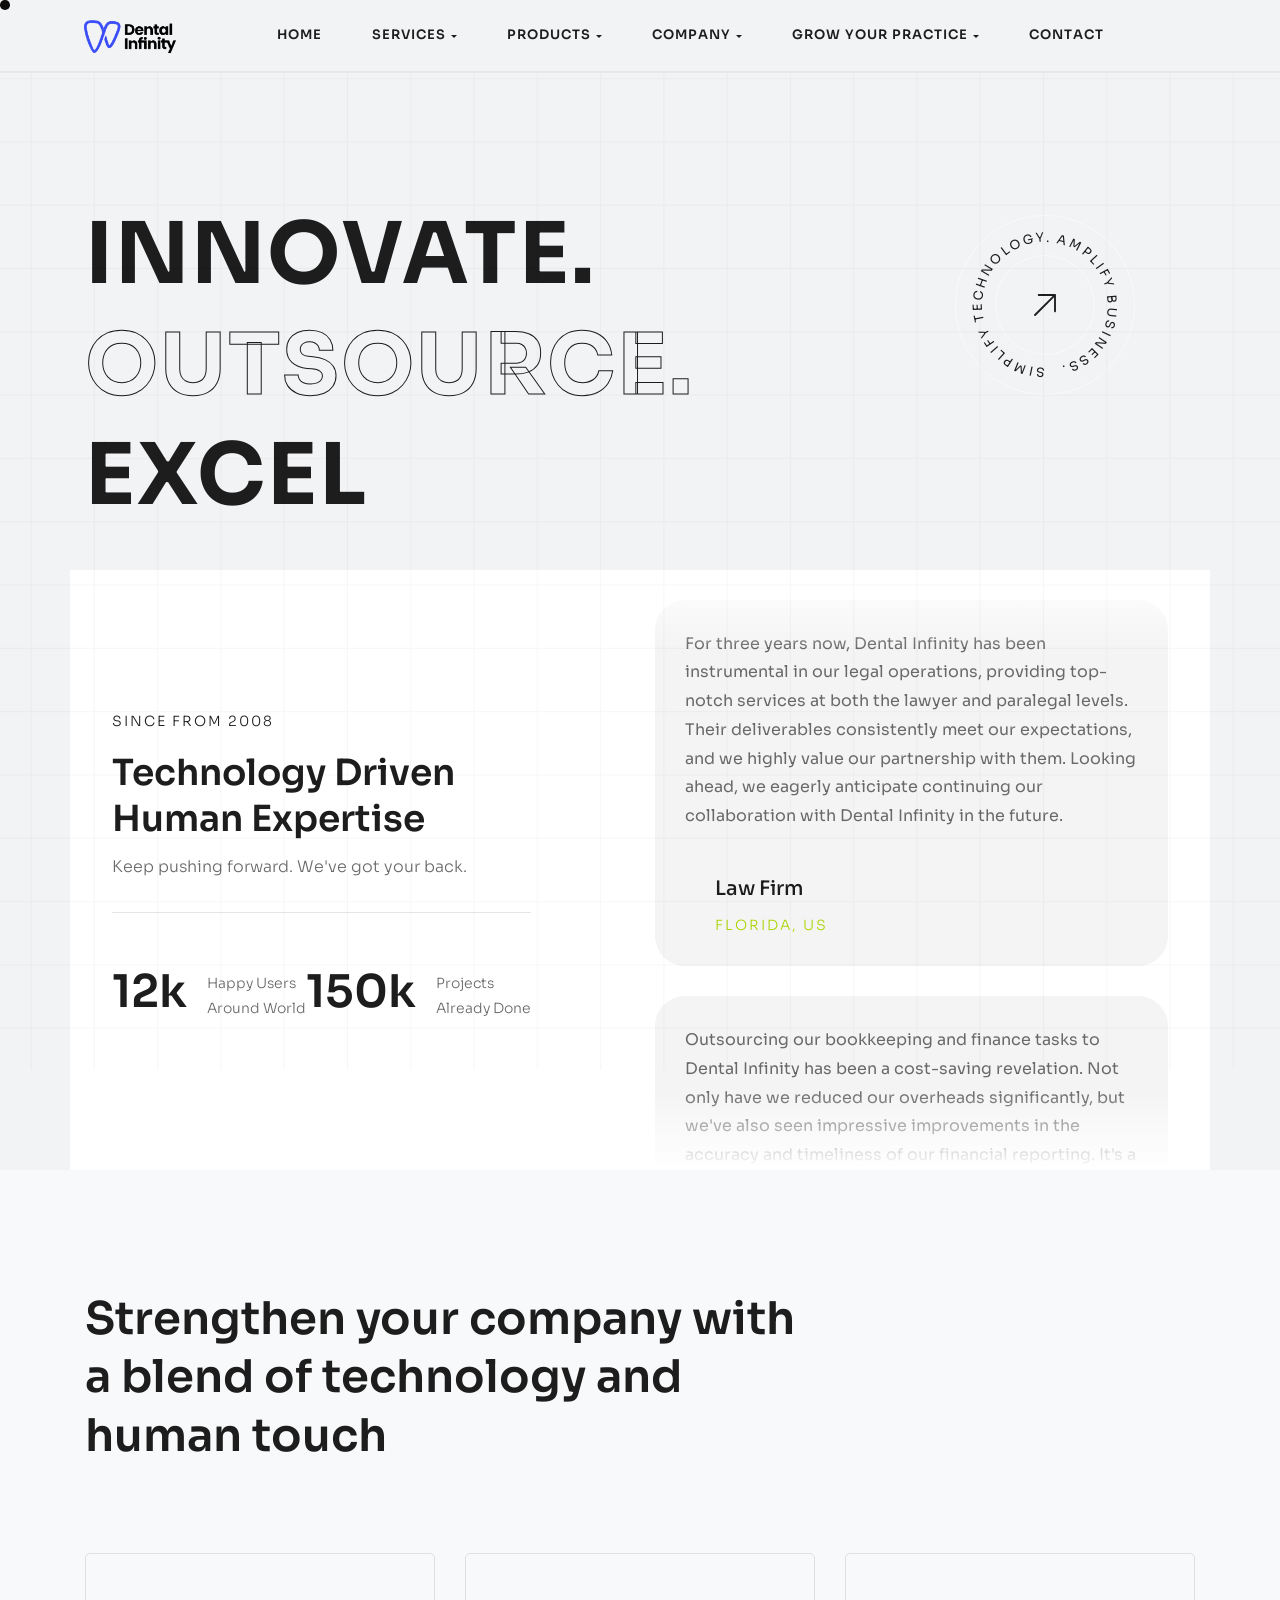
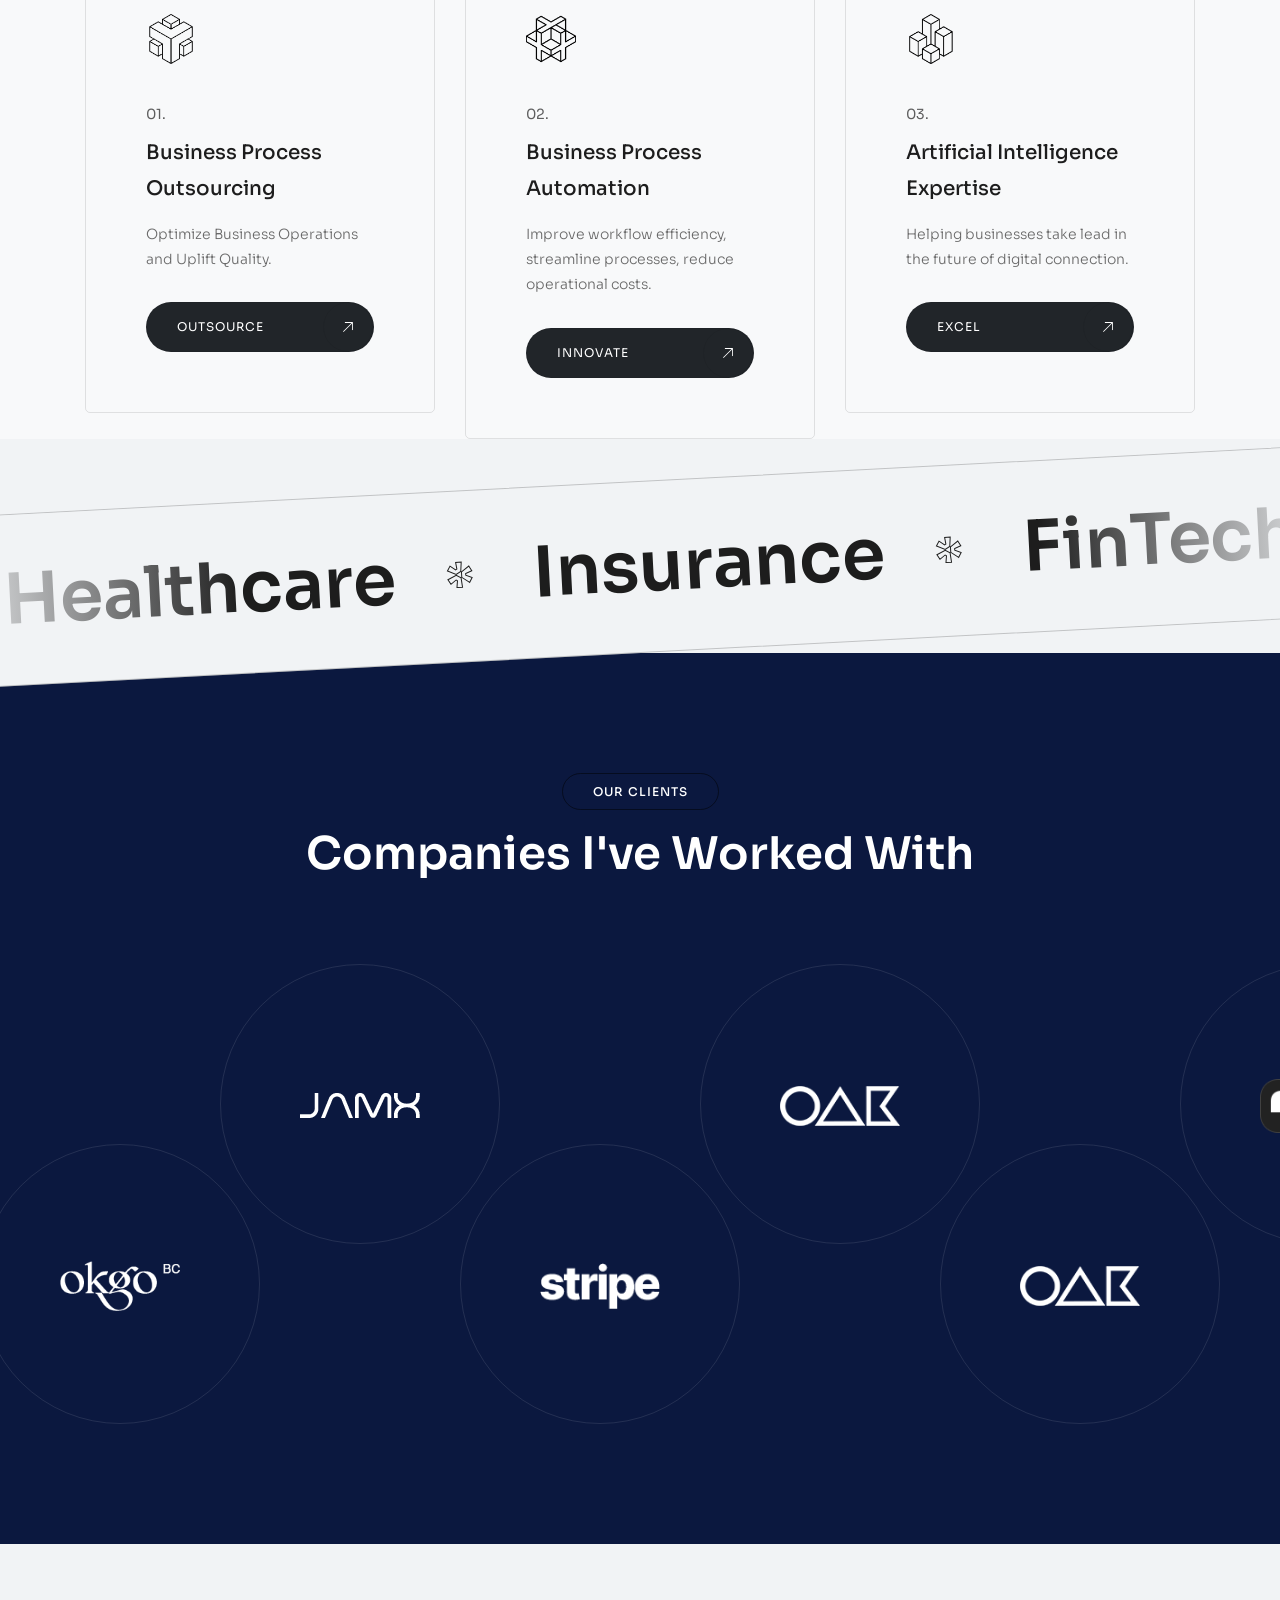
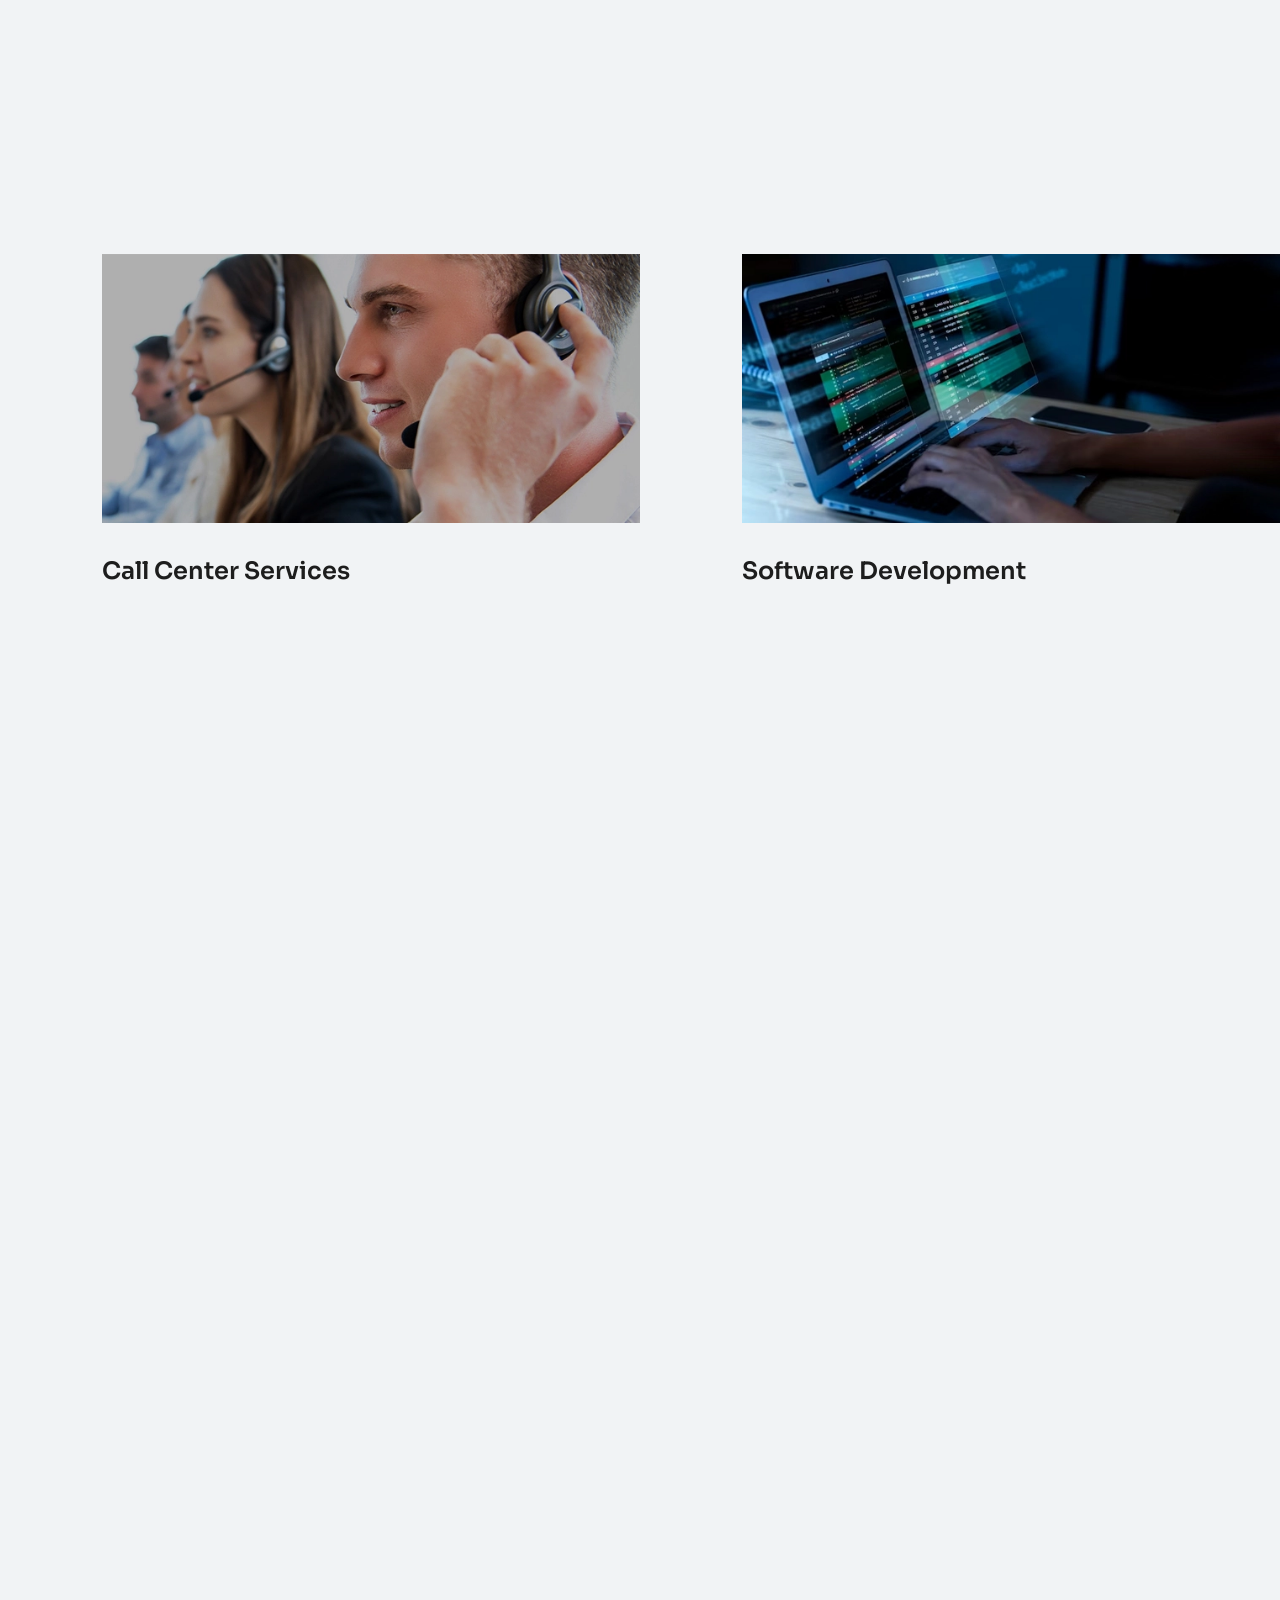
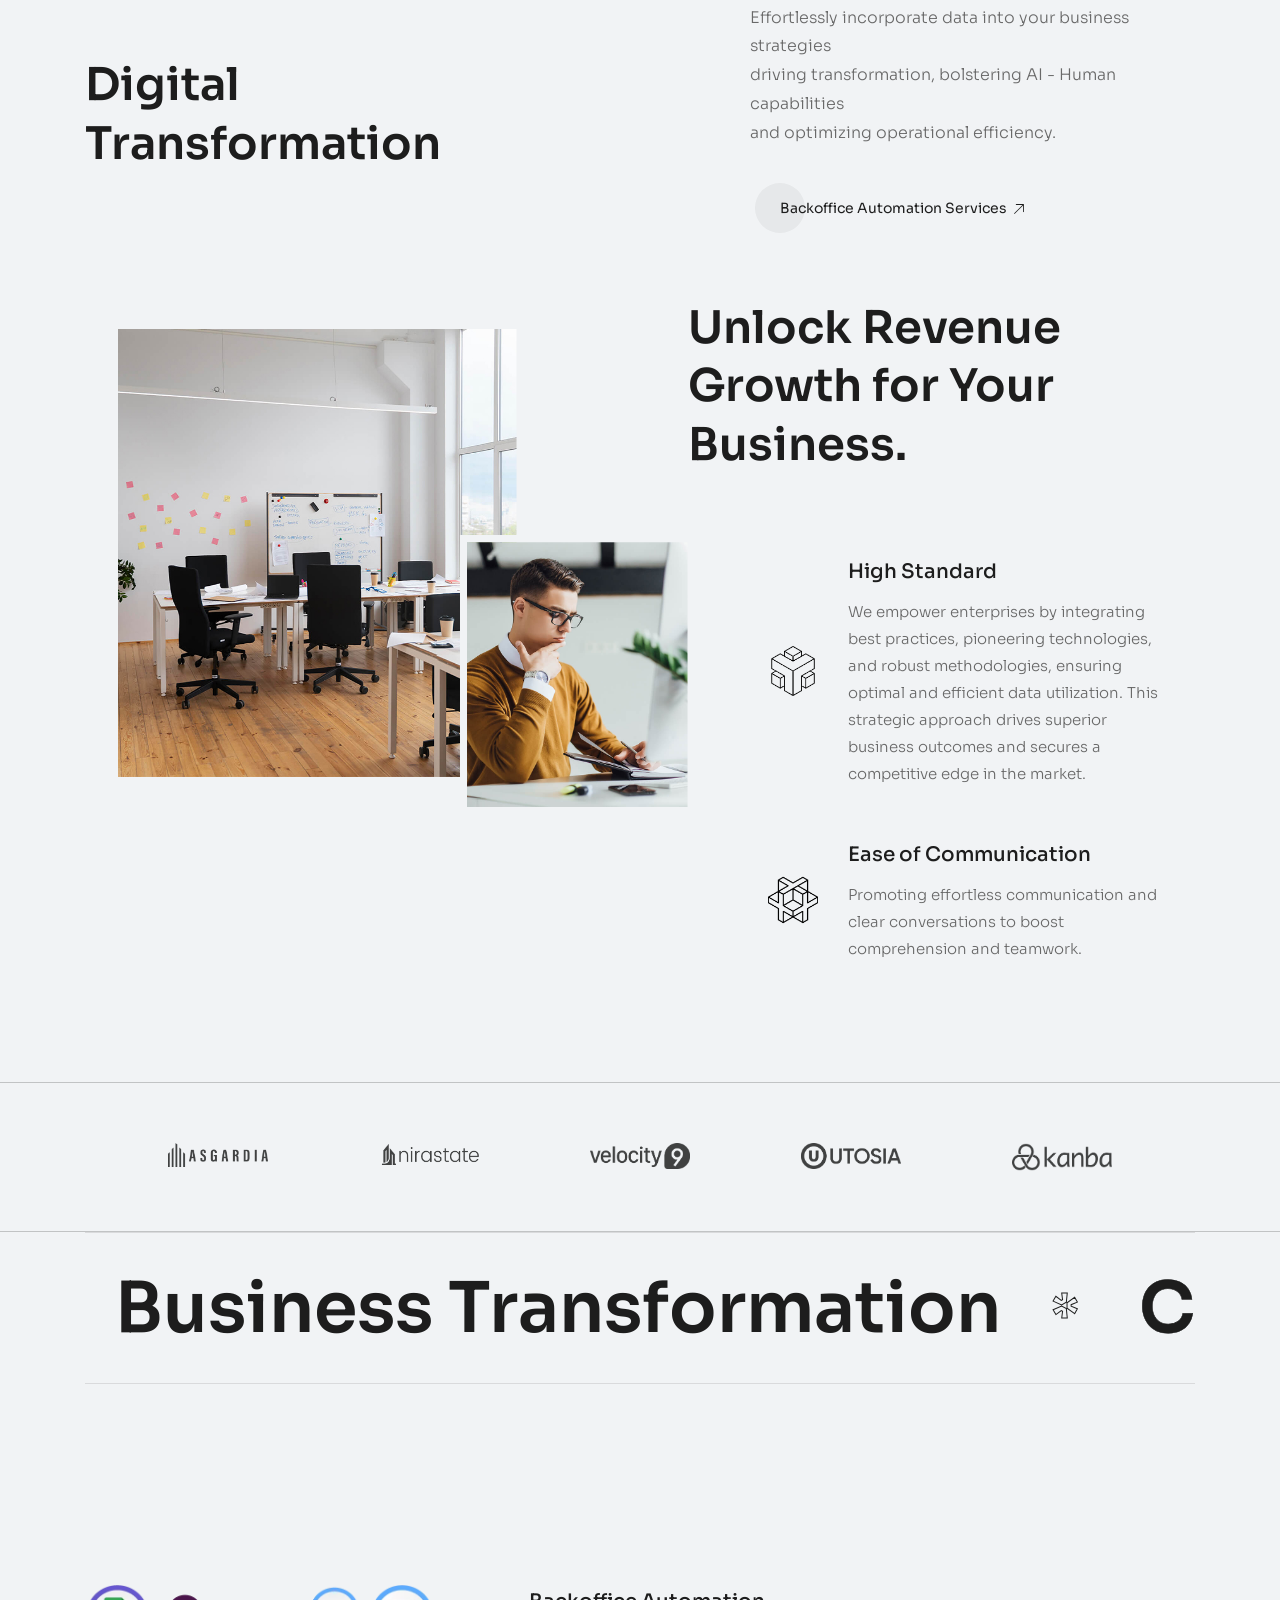
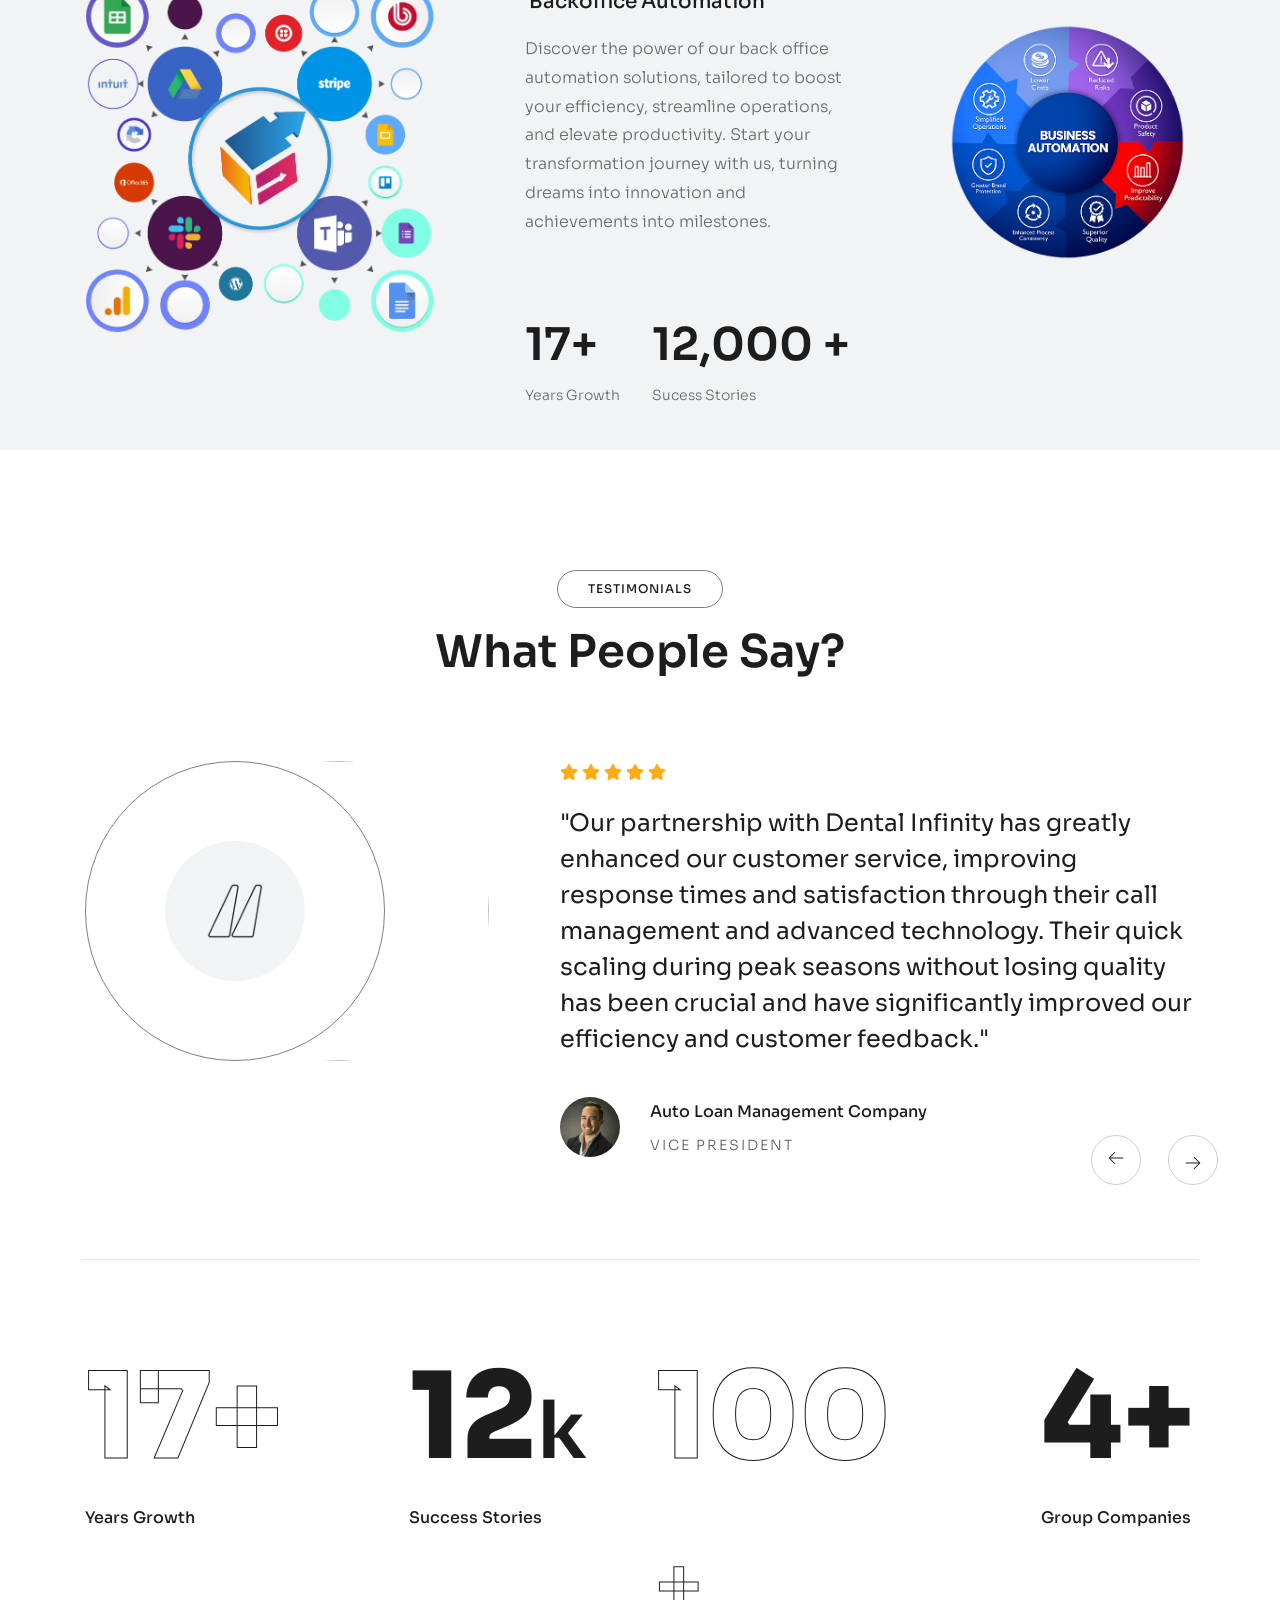
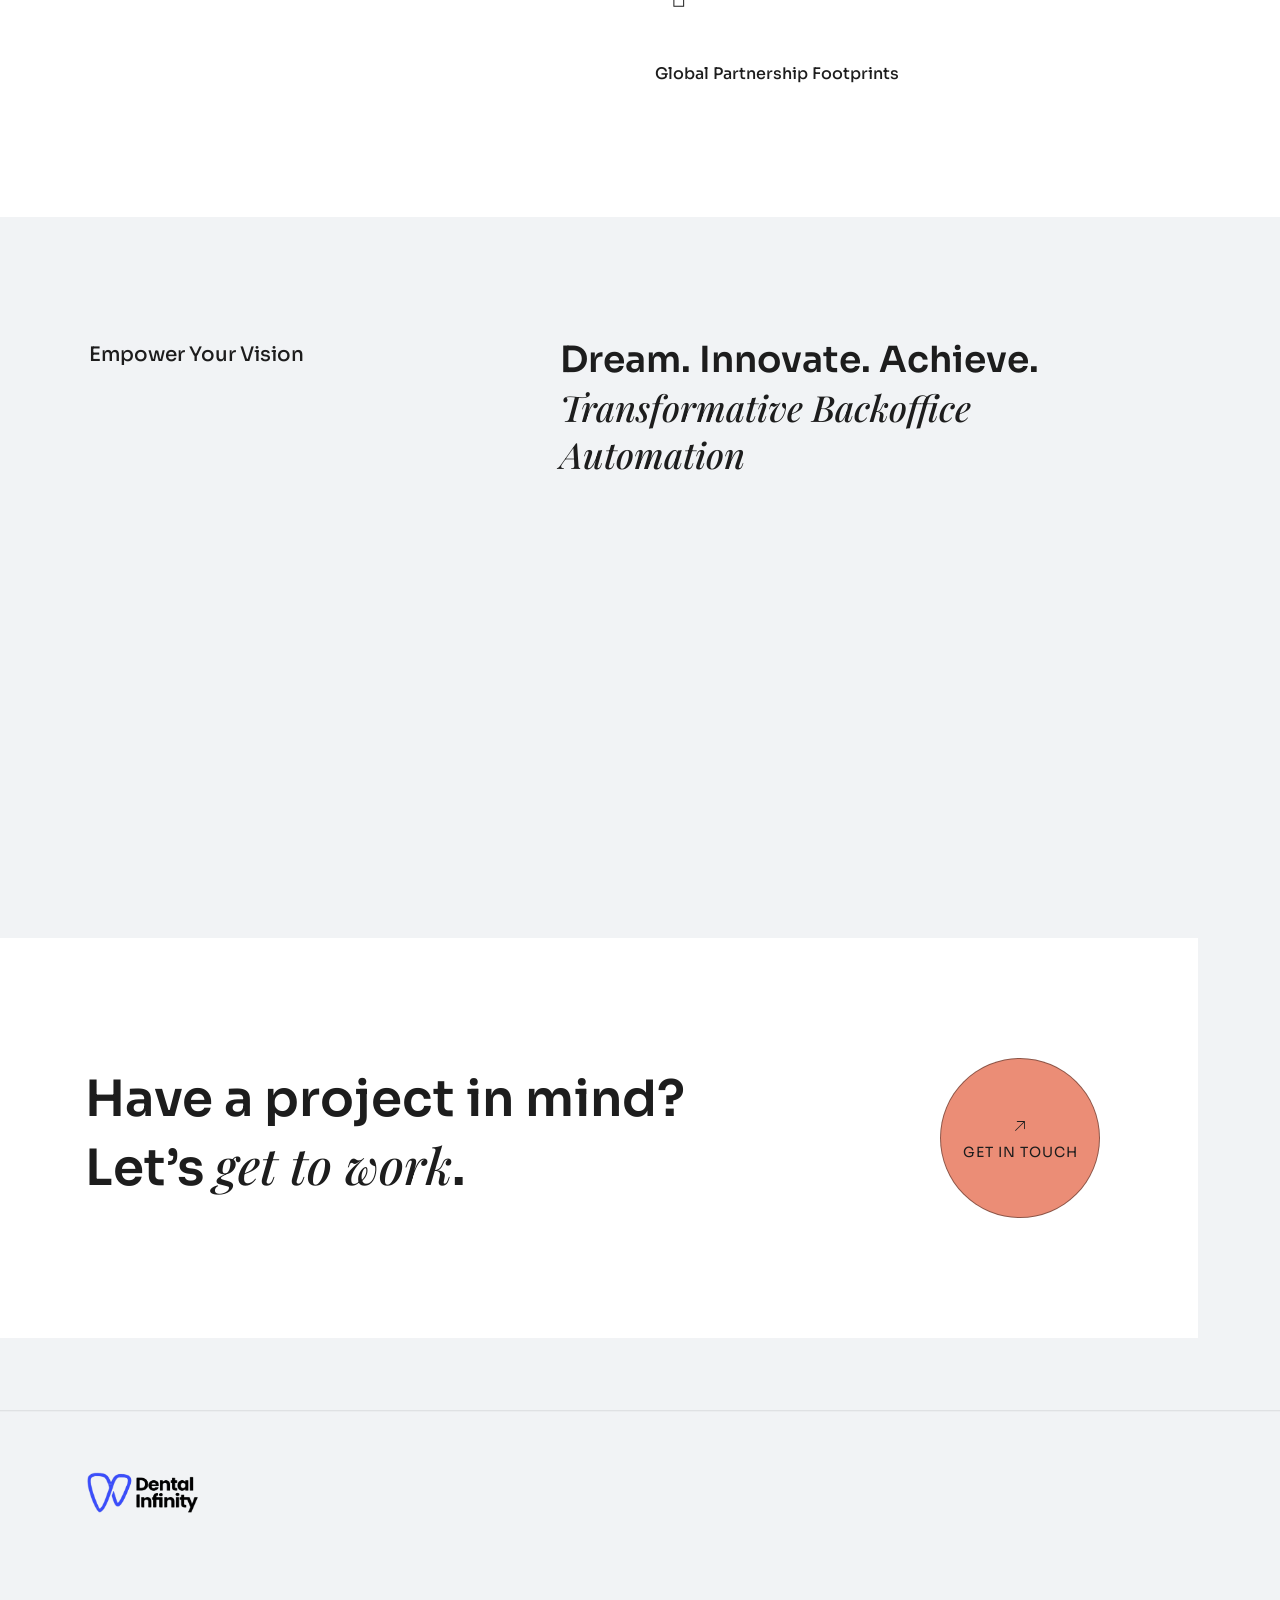
==== index.html @ dad00af6 "first commit" ====
<!DOCTYPE html>
<html lang="zxx">

<head>
    <!-- Metas -->
    <meta charset="utf-8">
    <meta http-equiv="X-UA-Compatible" content="IE=edge">
    <meta name="viewport" content="width=device-width, initial-scale=1, maximum-scale=1">
    <meta name="keywords" content="Dental Infinity">
    <meta name="description" content="Dental Infinity">
    <meta name="author" content="">
    <!-- Title  -->
    <title>Dental Infinity</title>
    <!-- Favicon -->
    <link rel="shortcut icon" href="assets/imgs/favicon.ico">
    <!-- Google Fonts -->
    <link href="https://fonts.googleapis.com/css?family=Poppins:100,200,300,400,500,600,700,800,900&display=swap" rel="stylesheet">
    <link href="https://fonts.googleapis.com/css2?family=Sora:wght@100;200;300;400;500;600;700;800&display=swap" rel="stylesheet">
    <link href="https://fonts.googleapis.com/css2?family=Playfair+Display:ital,wght@0,400;0,500;0,600;0,700;0,800;1,400;1,500;1,600;1,700;1,800&display=swap" rel="stylesheet">
    <!-- Plugins -->
    <link rel="stylesheet" href="assets/css/plugins.css">
    <!-- Core Style Css -->
    <link rel="stylesheet" href="assets/css/style.css">
</head>

<body class="home-startup main-bg">
    <!-- ==================== Start Loading ==================== -->
    <div class="loader-wrap">
        <svg viewBox="0 0 1000 1000" preserveAspectRatio="none">
            <path id="svg" d="M0,1005S175,995,500,995s500,5,500,5V0H0Z"></path>
        </svg>
        <div class="loader-wrap-heading">
            <div class="load-text">
                <span>I</span>
                <span>N</span>
                <span>F</span>
                <span>I</span>
                <span>N</span>
                <span>I</span>
                <span>T</span>
                <span>Y</span>
                <span> </span>
                <span>L</span>
                <span>A</span>
                <span>B</span>
                <span>S</span>
            </div>
        </div>
    </div>
    <!-- ==================== End Loading ==================== -->
    <div class="cursor"></div>
    <!-- ==================== Start progress-scroll-button ==================== -->
    <div class="progress-wrap cursor-pointer">
        <svg class="progress-circle svg-content" width="100%" height="100%" viewBox="-1 -1 102 102">
            <path d="M50,1 a49,49 0 0,1 0,98 a49,49 0 0,1 0,-98" />
        </svg>
    </div>
    <!-- ==================== End progress-scroll-button ==================== -->
    <!-- ==================== Start Navbar ==================== -->
    <nav class="navbar navbar-expand-lg main-bg">
        <div class="container">
            <!-- Logo -->
            <a class="logo icon-img-100" href="index.html">
                <img src="assets/imgs/logo-light.png" alt="logo">
            </a>
            <button class="navbar-toggler" type="button" data-toggle="collapse" data-target="#navbarSupportedContent" aria-controls="navbarSupportedContent" aria-expanded="false" aria-label="Toggle navigation">
                <span class="icon-bar"><i class="fas fa-bars"></i></span>
            </button>
            <!-- navbar links -->
            <div class="collapse navbar-collapse justify-content-center" id="navbarSupportedContent">
                <ul class="navbar-nav">
                    <li class="nav-item">
                        <a class="nav-link" href="index.html"><span class="rolling-text">Home</span></a>
                    </li>
                    <li class="nav-item dropdown">
                        <a class="nav-link dropdown-toggle" data-toggle="dropdown" href="#" role="button" aria-haspopup="true" aria-expanded="false"><span class="rolling-text">Services</span></a>
                        <div class="dropdown-menu mega-menu">
                            <div class="container">
                                <div class="row">
                                    <div class="col-lg-3">
                                        <div class="clumn">
                                            <div class="title">
                                                <h6 class="sub-title ls1">Crowns & Bridges</h6>
                                            </div>
                                            <div class="links">
                                                <a class="dropdown-item" href="pfm-crowns-bridges.html">PFM Crowns & Bridges</a>
                                                <a class="dropdown-item" href="full-metal-crowns.html">Full Metal Crowns</a>
                                                <a class="dropdown-item" href="zirconia-crowns.html">Zirconia Crowns</a>
                                                <a class="dropdown-item" href="all-ceramic-crowns.html">All-Ceramic Crowns</a>
                                                <a class="dropdown-item" href="temporary-crowns.html">Temporary Crowns</a>
                                                <a class="dropdown-item" href="long-span-bridges.html">Long-Span Bridges</a>
                                            </div>
                                        </div>
                                    </div>
                                    <div class="col-lg-3">
                                        <div class="clumn">
                                            <div class="title">
                                                <h6 class="sub-title ls1">Implant Prosthetics</h6>
                                            </div>
                                            <div class="links">
                                                <a class="dropdown-item" href="implant-crowns.html">Implant Crowns</a>
                                                <a class="dropdown-item" href="implant-bridges.html">Implant Bridges</a>
                                                <a class="dropdown-item" href="hybrid-prosthesis.html">Hybrid Prosthesis</a>
                                                <a class="dropdown-item" href="implant-overdentures.html">Implant Overdentures</a>
                                                <a class="dropdown-item" href="custom-abutments.html">Custom Abutments</a>
                                            </div>
                                        </div>
                                    </div>
                                    <div class="col-lg-3">
                                        <div class="clumn">
                                            <div class="title">
                                                <h6 class="sub-title ls1">Digital & CAD/CAM</h6>
                                            </div>
                                            <div class="links">
                                                <a class="dropdown-item" href="cad-designing.html">CAD Designing</a>
                                                <a class="dropdown-item" href="milling-services.html">Milling Services</a>
                                                <a class="dropdown-item" href="3d-printing.html">3D Printing</a>
                                                <a class="dropdown-item" href="surgical-guides.html">Surgical Guides</a>
                                                <a class="dropdown-item" href="digital-case-planning.html">Digital Case Planning</a>
                                            </div>
                                        </div>
                                    </div>
                                    <div class="col-lg-3">
                                        <div class="clumn">
                                            <div class="title">
                                                <h6 class="sub-title ls1">Esthetic & Cosmetic</h6>
                                            </div>
                                            <div class="links">
                                                <a class="dropdown-item" href="veneers.html">Veneers</a>
                                                <a class="dropdown-item" href="smile-design-cases.html">Smile Design Cases</a>
                                                <a class="dropdown-item" href="gingival-prosthesis.html">Gingival Prosthesis</a>
                                                <a class="dropdown-item" href="shade-customization.html">Shade Customization</a>
                                            </div>
                                        </div>
                                    </div>
                                </div>
                            </div>
                        </div>
                    </li>
                    <li class="nav-item dropdown">
                        <a class="nav-link dropdown-toggle" data-toggle="dropdown" href="#" role="button" aria-haspopup="true" aria-expanded="false"><span class="rolling-text">Products</span></a>
                        <ul class="dropdown-menu">
                            <li><a class="dropdown-item" href="aligners.html">Aligners</a></li>
                            <li><a class="dropdown-item" href="retainers.html">Retainers</a></li>
                            <li><a class="dropdown-item" href="bite-plates.html">Bite Plates</a></li>
                            <li><a class="dropdown-item" href="expansion-appliances.html">Expansion Appliances</a></li>
                            <li><a class="dropdown-item" href="functional-appliances.html">Functional Appliances</a></li>
                        </ul>
                    </li>
                    <li class="nav-item dropdown">
                        <a class="nav-link dropdown-toggle" data-toggle="dropdown" href="#" role="button" aria-haspopup="true" aria-expanded="false"><span class="rolling-text">Company</span></a>
                        <ul class="dropdown-menu">
                            <li><a class="dropdown-item" href="about-us.html">About Us</a></li>
                            <li><a class="dropdown-item" href="why-us.html">Why Us</a></li>
                            <li><a class="dropdown-item" href="testimonials.html">Testimonials</a></li>
                            <li><a class="dropdown-item" href="gallery.html">Gallery</a></li>
                        </ul>
                    </li>
                    <li class="nav-item dropdown">
                        <a class="nav-link dropdown-toggle" data-toggle="dropdown" href="#" role="button" aria-haspopup="true" aria-expanded="false"><span class="rolling-text">Grow Your Practice</span></a>
                        <ul class="dropdown-menu">
                            <li><a class="dropdown-item" href="blogs.html">Blogs</a></li>
                            <li><a class="dropdown-item" href="case-study.html">Case Study</a></li>
                            <li><a class="dropdown-item" href="videos.html">Videos</a></li>
                        </ul>
                    </li>
                    <li class="nav-item">
                        <a class="nav-link" href="page-contact.html"><span class="rolling-text">Contact</span></a>
                    </li>
                </ul>
            </div>
        </div>
    </nav>
    <!-- ==================== End Navbar ==================== -->
    <main>
        <!-- ==================== Start Slider ==================== -->
        <header class="crev-header">
            <div class="container mt-80">
                <div class="row">
                    <div class="col-lg-9">
                        <div class="caption">
                            <h1>Innovate.<br> <span class="stroke">Outsource.</span> Excel</h1>
                        </div>
                    </div>
                    <div class="col-lg-3">
                        <div class="md-hide">
                            <a href="page-about.html" class="hover-this">
                                <div class="circle-button in-bord hover-anim">
                                    <div class="rotate-circle fz-30 text-u">
                                        <svg class="textcircle" viewBox="0 0 500 500">
                                            <defs>
                                                <path id="textcircle" d="M250,400 a150,150 0 0,1 0,-300a150,150 0 0,1 0,300Z">
                                                </path>
                                            </defs>
                                            <text>
                                                <textPath xlink:href="#textcircle" textLength="900">Simplify Technology. Amplify Business.</textPath>
                                            </text>
                                        </svg>
                                    </div>
                                    <div class="arrow">
                                        <svg width="18" height="18" viewBox="0 0 18 18" fill="none" xmlns="http://www.w3.org/2000/svg">
                                            <path d="M13.922 4.5V11.8125C13.922 11.9244 13.8776 12.0317 13.7985 12.1108C13.7193 12.1899 13.612 12.2344 13.5002 12.2344C13.3883 12.2344 13.281 12.1899 13.2018 12.1108C13.1227 12.0317 13.0783 11.9244 13.0783 11.8125V5.51953L4.79547 13.7953C4.71715 13.8736 4.61092 13.9176 4.50015 13.9176C4.38939 13.9176 4.28316 13.8736 4.20484 13.7953C4.12652 13.717 4.08252 13.6108 4.08252 13.5C4.08252 13.3892 4.12652 13.283 4.20484 13.2047L12.4806 4.92188H6.18765C6.07577 4.92188 5.96846 4.87743 5.88934 4.79831C5.81023 4.71919 5.76578 4.61189 5.76578 4.5C5.76578 4.38811 5.81023 4.28081 5.88934 4.20169C5.96846 4.12257 6.07577 4.07813 6.18765 4.07812H13.5002C13.612 4.07813 13.7193 4.12257 13.7985 4.20169C13.8776 4.28081 13.922 4.38811 13.922 4.5Z" fill="currentColor"></path>
                                        </svg>
                                    </div>
                                </div>
                            </a>
                        </div>
                    </div>
                    <section class="testim-vrt sub-bg mt-30">
                        <div class="container">
                            <div class="row">
                                <div class="col-lg-5 valign">
                                    <div class="cont">
                                        <div>
                                            <h6 class="sub-title mb-15">Since From 2008</h6>
                                            <h3>Technology Driven<br>Human Expertise</h3>
                                            <div class="text mt-10 pb-30 bord-thin-bottom">
                                                <p>Keep pushing forward. We've got your back.</p>
                                            </div>
                                            <div class="stauts d-flex mt-20">
                                                <div class="item d-flex align-items-center mt-30">
                                                    <h2 class="mr-20">12k</h2>
                                                    <p class="fz-14">Happy Users <br> Around World</p>
                                                </div>
                                                <div class="item d-flex align-items-center ml-auto mt-30">
                                                    <h2 class="mr-20">150k</h2>
                                                    <p class="fz-14">Projects <br> Already Done</p>
                                                </div>
                                            </div>
                                        </div>
                                    </div>
                                </div>
                                <div class="col-lg-6 offset-lg-1">
                                    <div>
                                        <div class="main-marqv">
                                            <div class="slide-vertical st1">
                                                <div class="box">
                                                    <div class="item radius-30 mt-30">
                                                        <div class="cont mb-40">
                                                            <!-- <div class="rate-stars mb-30 fz-12">
                                                                <span class="rate main-color">
                                                                    <i class="fas fa-star"></i>
                                                                    <i class="fas fa-star"></i>
                                                                    <i class="fas fa-star"></i>
                                                                    <i class="fas fa-star"></i>
                                                                    <i class="fas fa-star"></i>
                                                                </span>
                                                            </div> -->
                                                            <p class="fw-400">For three years now, Dental Infinity has been instrumental in our legal operations, providing top-notch services at both the lawyer and paralegal levels. Their deliverables consistently meet our expectations, and we highly value our partnership with them. Looking ahead, we eagerly anticipate continuing our collaboration with Dental Infinity in the future.</p>
                                                        </div>
                                                        <div class="d-flex align-items-center">
                                                            <!-- <div>
                                                                <div class="img circle-80">
                                                                    <img src="assets/imgs/testim/1.jpg" alt="" class="circle-img">
                                                                </div>
                                                            </div> -->
                                                            <div class="ml-30">
                                                                <div class="info">
                                                                    <h6>Law Firm</h6>
                                                                    <span class="main-color sub-title">Florida, US</span>
                                                                </div>
                                                            </div>
                                                        </div>
                                                    </div>
                                                    <div class="item radius-30 mt-30">
                                                        <div class="cont mb-40">
                                                            <!-- <div class="rate-stars mb-30 fz-12">
                                                                <span class="rate main-color">
                                                                    <i class="fas fa-star"></i>
                                                                    <i class="fas fa-star"></i>
                                                                    <i class="fas fa-star"></i>
                                                                    <i class="fas fa-star"></i>
                                                                    <i class="fas fa-star"></i>
                                                                </span>
                                                            </div> -->
                                                            <p class="fw-400">Outsourcing our bookkeeping and finance tasks to Dental Infinity has been a cost-saving revelation. Not only have we reduced our overheads significantly, but we've also seen impressive improvements in the accuracy and timeliness of our financial reporting. It's a win-win situation for our business.</p>
                                                        </div>
                                                        <div class="d-flex align-items-center">
                                                            <!-- <div>
                                                                <div class="img circle-80">
                                                                    <img src="assets/imgs/testim/1.jpg" alt="" class="circle-img">
                                                                </div>
                                                            </div> -->
                                                            <div class="ml-30">
                                                                <div class="info">
                                                                    <h6>Accounting Firm</h6>
                                                                    <span class="main-color sub-title">Brussels, Belgium</span>
                                                                </div>
                                                            </div>
                                                        </div>
                                                    </div>
                                                    <div class="item radius-30 mt-30">
                                                        <div class="cont mb-40">
                                                            <!-- <div class="rate-stars mb-30 fz-12">
                                                                <span class="rate main-color">
                                                                    <i class="fas fa-star"></i>
                                                                    <i class="fas fa-star"></i>
                                                                    <i class="fas fa-star"></i>
                                                                    <i class="fas fa-star"></i>
                                                                    <i class="fas fa-star"></i>
                                                                </span>
                                                            </div> -->
                                                            <p class="fw-400">What impresses us most is how they combine their advanced technological tools with a personal touch. Their team is not only tech-savvy but also genuinely interested in understanding and solving our unique challenges. This blend has proven to be very effective for our customer support.</p>
                                                        </div>
                                                        <div class="d-flex align-items-center">
                                                            <!-- <div>
                                                                <div class="img circle-80">
                                                                    <img src="assets/imgs/testim/1.jpg" alt="" class="circle-img">
                                                                </div>
                                                            </div> -->
                                                            <div class="ml-30">
                                                                <div class="info">
                                                                    <h6>Insurance Agency</h6>
                                                                    <span class="main-color sub-title">Texas, US</span>
                                                                </div>
                                                            </div>
                                                        </div>
                                                    </div>
                                                </div>
                                                <div class="box">
                                                    <div class="item radius-30 mt-30">
                                                        <div class="cont mb-40">
                                                            <!-- <div class="rate-stars mb-30 fz-12">
                                                                <span class="rate main-color">
                                                                    <i class="fas fa-star"></i>
                                                                    <i class="fas fa-star"></i>
                                                                    <i class="fas fa-star"></i>
                                                                    <i class="fas fa-star"></i>
                                                                    <i class="fas fa-star"></i>
                                                                </span>
                                                            </div> -->
                                                            <p class="fw-400">The team at Dental Infinity has been a crucial part of our operations. Their dedication to providing responsive and thoughtful customer support has helped us build stronger relationships with our clients. It's clear they value human connection as much as we do.</p>
                                                        </div>
                                                        <div class="d-flex align-items-center">
                                                            <!-- <div>
                                                                <div class="img circle-80">
                                                                    <img src="assets/imgs/testim/1.jpg" alt="" class="circle-img">
                                                                </div>
                                                            </div> -->
                                                            <div class="ml-30">
                                                                <div class="info">
                                                                    <h6>Construction</h6>
                                                                    <span class="main-color sub-title">Dubai, UAE</span>
                                                                </div>
                                                            </div>
                                                        </div>
                                                    </div>
                                                    <div class="item radius-30 mt-30">
                                                        <div class="cont mb-40">
                                                            <!-- <div class="rate-stars mb-30 fz-12">
                                                                <span class="rate main-color">
                                                                    <i class="fas fa-star"></i>
                                                                    <i class="fas fa-star"></i>
                                                                    <i class="fas fa-star"></i>
                                                                    <i class="fas fa-star"></i>
                                                                    <i class="fas fa-star"></i>
                                                                </span>
                                                            </div> -->
                                                            <p class="fw-400">Dental Infinity has been a game-changer for our group practice. Thanks to their expertise, our billing reimbursement has reached its highest point ever. Teaming up with Dental Infinity has streamlined our insurance collections process, maximizing efficiency and ensuring we receive the compensation we deserve. In hindsight, I wish we had discovered this company much sooner!</p>
                                                        </div>
                                                        <div class="d-flex align-items-center">
                                                            <!-- <div>
                                                                <div class="img circle-80">
                                                                    <img src="assets/imgs/testim/1.jpg" alt="" class="circle-img">
                                                                </div>
                                                            </div> -->
                                                            <div class="ml-30">
                                                                <div class="info">
                                                                    <h6>Mental Health Center</h6>
                                                                    <span class="main-color sub-title">Dr. Esther</span>
                                                                </div>
                                                            </div>
                                                        </div>
                                                    </div>
                                                    <div class="item radius-30 mt-30">
                                                        <div class="cont mb-40">
                                                            <!-- <div class="rate-stars mb-30 fz-12">
                                                                <span class="rate main-color">
                                                                    <i class="fas fa-star"></i>
                                                                    <i class="fas fa-star"></i>
                                                                    <i class="fas fa-star"></i>
                                                                    <i class="fas fa-star"></i>
                                                                    <i class="fas fa-star"></i>
                                                                </span>
                                                            </div> -->
                                                            <p class="fw-400">Dental Infinity's billing approach sets them apart. Rather than billing upon claim submission, they only invoice for claims that are successfully paid. This unique strategy not only demonstrates their confidence in their services but also aligns their success with ours. We're highly satisfied with Dental Infinity's billing services and appreciate their commitment to our mutual success.</p>
                                                        </div>
                                                        <div class="d-flex align-items-center">
                                                            <!-- <div>
                                                                <div class="img circle-80">
                                                                    <img src="assets/imgs/testim/1.jpg" alt="" class="circle-img">
                                                                </div>
                                                            </div> -->
                                                            <div class="ml-30">
                                                                <div class="info">
                                                                    <h6>Professional Practitioner</h6>
                                                                    <span class="main-color sub-title">Catonsville, Maryland</span>
                                                                </div>
                                                            </div>
                                                        </div>
                                                    </div>
                                                </div>
                                            </div>
                                        </div>
                                    </div>
                                </div>
                            </div>
                        </div>
                    </section>
                </div>
            </div>
            <div class="bg-pattern bg-img" data-background="assets/imgs/patterns/graph.png"></div>
        </header>
        <section class="serv-box section-padding pb-0 bg-light">
            <div class="container">
                <div class="sec-lg-head mb-80">
                    <div class="row">
                        <div class="col-lg-8">
                            <div class="position-re">
                                <!-- <h6 class="dot-titl-non mb-15 wow fadeIn">Featured Services</h6> -->
                                <h2 class="d-rotate wow">
                                    <span class="rotate-text">Strengthen your company with a blend of technology and human touch</span>
                                </h2>
                            </div>
                        </div>
                        <div class="col-lg-4 d-flex align-items-center">
                            <!-- <div class="text wow fadeIn">
                                <p>Custom-fit strategies that overcome operational obstacles alongside advancement and transformation</p>
                            </div> -->
                        </div>
                    </div>
                </div>
                <div class="row">
                    <div class="col-lg-4">
                        <div class="serv-item lg-pad md-mb50 radius-5 wow">
                            <div class="icon-img-50 mb-40">
                                <img src="assets/imgs/serv-icons/0.png" alt="">
                            </div>
                            <span class="mb-10 opacity-7">01.</span>
                            <h6 class="mb-15">Business Process Outsourcing</h6>
                            <p class="fz-14">Optimize Business Operations and Uplift Quality.</p>
                            <div class="crv-more">
                                <a href="business-process-outsourcing.html" class="mt-30 ls1 fz-12 text-u bg-dark text-white">Outsource<svg width="18" height="18" viewBox="0 0 18 18" fill="none" xmlns="http://www.w3.org/2000/svg">
                                        <path d="M13.922 4.5V11.8125C13.922 11.9244 13.8776 12.0317 13.7985 12.1108C13.7193 12.1899 13.612 12.2344 13.5002 12.2344C13.3883 12.2344 13.281 12.1899 13.2018 12.1108C13.1227 12.0317 13.0783 11.9244 13.0783 11.8125V5.51953L4.79547 13.7953C4.71715 13.8736 4.61092 13.9176 4.50015 13.9176C4.38939 13.9176 4.28316 13.8736 4.20484 13.7953C4.12652 13.717 4.08252 13.6108 4.08252 13.5C4.08252 13.3892 4.12652 13.283 4.20484 13.2047L12.4806 4.92188H6.18765C6.07577 4.92188 5.96846 4.87743 5.88934 4.79831C5.81023 4.71919 5.76578 4.61189 5.76578 4.5C5.76578 4.38811 5.81023 4.28081 5.88934 4.20169C5.96846 4.12257 6.07577 4.07813 6.18765 4.07812H13.5002C13.612 4.07813 13.7193 4.12257 13.7985 4.20169C13.8776 4.28081 13.922 4.38811 13.922 4.5Z" fill="currentColor"></path>
                                    </svg></a>
                            </div>
                        </div>
                    </div>
                    <div class="col-lg-4">
                        <div class="serv-item lg-pad md-mb50 radius-5 wow">
                            <div class="icon-img-50 mb-40">
                                <img src="assets/imgs/serv-icons/1.png" alt="">
                            </div>
                            <span class="mb-10 opacity-7">02.</span>
                            <h6 class="mb-15">Business Process Automation</h6>
                            <p class="fz-14">Improve workflow efficiency, streamline processes, reduce operational costs.</p>
                            <div class="crv-more">
                                <a href="page-services.html" class="mt-30 ls1 fz-12 text-u bg-dark text-white">Innovate<svg width="18" height="18" viewBox="0 0 18 18" fill="none" xmlns="http://www.w3.org/2000/svg">
                                        <path d="M13.922 4.5V11.8125C13.922 11.9244 13.8776 12.0317 13.7985 12.1108C13.7193 12.1899 13.612 12.2344 13.5002 12.2344C13.3883 12.2344 13.281 12.1899 13.2018 12.1108C13.1227 12.0317 13.0783 11.9244 13.0783 11.8125V5.51953L4.79547 13.7953C4.71715 13.8736 4.61092 13.9176 4.50015 13.9176C4.38939 13.9176 4.28316 13.8736 4.20484 13.7953C4.12652 13.717 4.08252 13.6108 4.08252 13.5C4.08252 13.3892 4.12652 13.283 4.20484 13.2047L12.4806 4.92188H6.18765C6.07577 4.92188 5.96846 4.87743 5.88934 4.79831C5.81023 4.71919 5.76578 4.61189 5.76578 4.5C5.76578 4.38811 5.81023 4.28081 5.88934 4.20169C5.96846 4.12257 6.07577 4.07813 6.18765 4.07812H13.5002C13.612 4.07813 13.7193 4.12257 13.7985 4.20169C13.8776 4.28081 13.922 4.38811 13.922 4.5Z" fill="currentColor"></path>
                                    </svg></a>
                            </div>
                        </div>
                    </div>
                    <div class="col-lg-4">
                        <div class="serv-item lg-pad radius-5 wow">
                            <div class="icon-img-50 mb-40">
                                <img src="assets/imgs/serv-icons/2.png" alt="">
                            </div>
                            <span class="mb-10 opacity-7">03.</span>
                            <h6 class="mb-15">Artificial Intelligence Expertise</h6>
                            <p class="fz-14">Helping businesses take lead in the future of digital connection.</p>
                            <div class="crv-more">
                                <a href="page-services.html" class="mt-30 ls1 fz-12 text-u bg-dark text-white">Excel<svg width="18" height="18" viewBox="0 0 18 18" fill="none" xmlns="http://www.w3.org/2000/svg">
                                        <path d="M13.922 4.5V11.8125C13.922 11.9244 13.8776 12.0317 13.7985 12.1108C13.7193 12.1899 13.612 12.2344 13.5002 12.2344C13.3883 12.2344 13.281 12.1899 13.2018 12.1108C13.1227 12.0317 13.0783 11.9244 13.0783 11.8125V5.51953L4.79547 13.7953C4.71715 13.8736 4.61092 13.9176 4.50015 13.9176C4.38939 13.9176 4.28316 13.8736 4.20484 13.7953C4.12652 13.717 4.08252 13.6108 4.08252 13.5C4.08252 13.3892 4.12652 13.283 4.20484 13.2047L12.4806 4.92188H6.18765C6.07577 4.92188 5.96846 4.87743 5.88934 4.79831C5.81023 4.71919 5.76578 4.61189 5.76578 4.5C5.76578 4.38811 5.81023 4.28081 5.88934 4.20169C5.96846 4.12257 6.07577 4.07813 6.18765 4.07812H13.5002C13.612 4.07813 13.7193 4.12257 13.7985 4.20169C13.8776 4.28081 13.922 4.38811 13.922 4.5Z" fill="currentColor"></path>
                                    </svg></a>
                            </div>
                        </div>
                    </div>
                </div>
            </div>
        </section><br><br>
        <section class="marquee">
            <div class="container-fluid rest">
                <div class="row">
                    <div class="col-12">
                        <div class="main-marq">
                            <div class="slide-har st1">
                                <div class="box non-strok">
                                    <div class="item">
                                        <h4 class="d-flex align-items-center"><span>Healthcare</span>
                                            <span class="fz-50 ml-50 stroke icon">*</span>
                                        </h4>
                                    </div>
                                    <div class="item">
                                        <h4 class="d-flex align-items-center"><span>Insurance</span> <span class="fz-50 ml-50 stroke icon">*</span></h4>
                                    </div>
                                    <div class="item">
                                        <h4 class="d-flex align-items-center"><span>FinTech</span>
                                            <span class="fz-50 ml-50 stroke icon">*</span>
                                        </h4>
                                    </div>
                                    <div class="item">
                                        <h4 class="d-flex align-items-center"><span>Legal</span> <span class="fz-50 ml-50 stroke icon">*</span></h4>
                                    </div>
                                    <div class="item">
                                        <h4 class="d-flex align-items-center"><span>Cloud</span>
                                            <span class="fz-50 ml-50 stroke icon">*</span>
                                        </h4>
                                    </div>
                                </div>
                                <div class="box non-strok">
                                    <div class="item">
                                        <h4 class="d-flex align-items-center"><span>Healthcare</span>
                                            <span class="fz-50 ml-50 stroke icon">*</span>
                                        </h4>
                                    </div>
                                    <div class="item">
                                        <h4 class="d-flex align-items-center"><span>Insurance</span> <span class="fz-50 ml-50 stroke icon">*</span></h4>
                                    </div>
                                    <div class="item">
                                        <h4 class="d-flex align-items-center"><span>FinTech</span>
                                            <span class="fz-50 ml-50 stroke icon">*</span>
                                        </h4>
                                    </div>
                                    <div class="item">
                                        <h4 class="d-flex align-items-center"><span>Legal</span> <span class="fz-50 ml-50 stroke icon">*</span></h4>
                                    </div>
                                    <div class="item">
                                        <h4 class="d-flex align-items-center"><span>Cloud</span>
                                            <span class="fz-50 ml-50 stroke icon">*</span>
                                        </h4>
                                    </div>
                                </div>
                            </div>
                        </div>
                    </div>
                </div>
            </div>
        </section>
        <div class="brand-sec" style="background: #0b183f;">
            <div class="container">
                <div class="sec-lg-head text-center mb-80">
                    <h6 class="dot-titl-non mb-15 wow fadeIn text-white" style="visibility: visible; animation-name: fadeIn;">Our Clients</h6>
                    <h2 class="d-rotate wow animated" style="visibility: visible;">
                        <span class="rotate-text text-white">Companies I've Worked With</span>
                    </h2>
                </div>
            </div>
            <div class="brand-marq main-marq">
                <div class="slide-har st1">
                    <div class="box">
                        <div class="item">
                            <a href="#0" class="img">
                                <img src="assets/imgs/brands/b1.png" alt="">
                            </a>
                        </div>
                        <div class="item">
                            <a href="#0" class="img">
                                <img src="assets/imgs/brands/b2.png" alt="">
                            </a>
                        </div>
                        <div class="item">
                            <a href="#0" class="img">
                                <img src="assets/imgs/brands/b3.png" alt="">
                            </a>
                        </div>
                        <div class="item">
                            <a href="#0" class="img">
                                <img src="assets/imgs/brands/b4.png" alt="">
                            </a>
                        </div>
                        <div class="item">
                            <a href="#0" class="img">
                                <img src="assets/imgs/brands/b5.png" alt="">
                            </a>
                        </div>
                        <div class="item">
                            <a href="#0" class="img">
                                <img src="assets/imgs/brands/b6.png" alt="">
                            </a>
                        </div>
                        <div class="item">
                            <a href="#0" class="img">
                                <img src="assets/imgs/brands/b7.png" alt="">
                            </a>
                        </div>
                        <div class="item">
                            <a href="#0" class="img">
                                <img src="assets/imgs/brands/b8.png" alt="">
                            </a>
                        </div>
                        <div class="item">
                            <a href="#0" class="img">
                                <img src="assets/imgs/brands/b4.png" alt="">
                            </a>
                        </div>
                        <div class="item">
                            <a href="#0" class="img">
                                <img src="assets/imgs/brands/b5.png" alt="">
                            </a>
                        </div>
                    </div>
                    <div class="box">
                        <div class="item">
                            <a href="#0" class="img">
                                <img src="assets/imgs/brands/b1.png" alt="">
                            </a>
                        </div>
                        <div class="item">
                            <a href="#0" class="img">
                                <img src="assets/imgs/brands/b2.png" alt="">
                            </a>
                        </div>
                        <div class="item">
                            <a href="#0" class="img">
                                <img src="assets/imgs/brands/b3.png" alt="">
                            </a>
                        </div>
                        <div class="item">
                            <a href="#0" class="img">
                                <img src="assets/imgs/brands/b4.png" alt="">
                            </a>
                        </div>
                        <div class="item">
                            <a href="#0" class="img">
                                <img src="assets/imgs/brands/b5.png" alt="">
                            </a>
                        </div>
                        <div class="item">
                            <a href="#0" class="img">
                                <img src="assets/imgs/brands/b6.png" alt="">
                            </a>
                        </div>
                        <div class="item">
                            <a href="#0" class="img">
                                <img src="assets/imgs/brands/b7.png" alt="">
                            </a>
                        </div>
                        <div class="item">
                            <a href="#0" class="img">
                                <img src="assets/imgs/brands/b8.png" alt="">
                            </a>
                        </div>
                        <div class="item">
                            <a href="#0" class="img">
                                <img src="assets/imgs/brands/b4.png" alt="">
                            </a>
                        </div>
                        <div class="item">
                            <a href="#0" class="img">
                                <img src="assets/imgs/brands/b5.png" alt="">
                            </a>
                        </div>
                    </div>
                </div>
            </div>
        </div>
        <section class="works thecontainer">
            <div class="panel mt-30">
                <div class="item">
                    <div class="img">
                        <img src="assets/imgs/portfolio/4/call-center-services.jpg" alt="">
                    </div>
                    <div class="cont d-flex align-items-end">
                        <div>
                            <h5>Call Center Services</h5>
                        </div>
                    </div>
                    <a href="call-center-services.html" class="link-overlay"></a>
                </div>
            </div>
            <div class="panel mt-30">
                <div class="item">
                    <div class="img">
                        <img src="assets/imgs/portfolio/4/software-development.jpg" alt="">
                    </div>
                    <div class="cont d-flex align-items-end">
                        <div>
                            <h5>Software Development</h5>
                        </div>
                        <div class="ml-auto">
                        </div>
                    </div>
                    <a href="software-development.html" class="link-overlay"></a>
                </div>
            </div>
            <div class="panel mt-30">
                <div class="item">
                    <div class="img">
                        <img src="assets/imgs/portfolio/4/healthcare-services.jpg" alt="">
                    </div>
                    <div class="cont d-flex align-items-end">
                        <div>
                            <h5>Healthcare Services</h5>
                        </div>
                        <div class="ml-auto">
                        </div>
                    </div>
                    <a href="healthcare-bpo.html" class="link-overlay"></a>
                </div>
            </div>
            <div class="panel mt-30">
                <div class="item">
                    <div class="img">
                        <img src="assets/imgs/portfolio/4/legal-services.jpg" alt="">
                    </div>
                    <div class="cont d-flex align-items-end">
                        <div>
                            <h5>Legal Services</h5>
                        </div>
                        <div class="ml-auto">
                        </div>
                    </div>
                    <a href="legal-process-outsourcing.html" class="link-overlay"></a>
                </div>
            </div>
            <div class="panel mt-30">
                <div class="item">
                    <div class="img">
                        <img src="assets/imgs/portfolio/4/insurance-services.png" alt="">
                    </div>
                    <div class="cont d-flex align-items-end">
                        <div>
                            <h5>Insurance Services</h5>
                        </div>
                        <div class="ml-auto">
                        </div>
                    </div>
                    <a href="insurance-bpo.html" class="link-overlay"></a>
                </div>
            </div>
            <div class="panel mt-30">
                <div class="item">
                    <div class="img">
                        <img src="assets/imgs/portfolio/4/finance-accounting.jpg" alt="">
                    </div>
                    <div class="cont d-flex align-items-end">
                        <div>
                            <h5>Accounting Services</h5>
                        </div>
                        <div class="ml-auto">
                        </div>
                    </div>
                    <a href="finance-accounting.html" class="link-overlay"></a>
                </div>
            </div>
        </section>
        <section class="about-intro section-padding">
            <div class="container">
                <div class="row mb-80">
                    <div class="col-lg-5">
                        <div class="sec-lg-head md-mb30">
                            <h6 class="dot-titl-non mb-15 wow fadeIn">OUR BENEFITS</h6>
                            <h2 class="d-rotate wow">
                                <span class="rotate-text">Digital Transformation</span>
                            </h2>
                        </div>
                    </div>
                    <div class="col-lg-5 offset-lg-2 valign">
                        <div class="text">
                            <p class="d-slideup wow">
                                <span class="sideup-text">
                                    <span class="up-text">Effortlessly incorporate data into your business strategies</span>
                                </span>
                                <span class="sideup-text">
                                    <span class="up-text">driving transformation, bolstering AI - Human capabilities</span>
                                </span>
                                <span class="sideup-text">
                                    <span class="up-text">and optimizing operational efficiency.</span>
                                </span>
                            </p>
                            <div class="vew-all mt-50 ml-30 wow fadeIn" data-wow-delay=".8s">
                                <a class="text-underline" href="blog-classic.html">Backoffice Automation Services
                                    <span>
                                        <svg width="18" height="18" viewBox="0 0 18 18" fill="none" xmlns="http://www.w3.org/2000/svg">
                                            <path d="M13.922 4.5V11.8125C13.922 11.9244 13.8776 12.0317 13.7985 12.1108C13.7193 12.1899 13.612 12.2344 13.5002 12.2344C13.3883 12.2344 13.281 12.1899 13.2018 12.1108C13.1227 12.0317 13.0783 11.9244 13.0783 11.8125V5.51953L4.79547 13.7953C4.71715 13.8736 4.61092 13.9176 4.50015 13.9176C4.38939 13.9176 4.28316 13.8736 4.20484 13.7953C4.12652 13.717 4.08252 13.6108 4.08252 13.5C4.08252 13.3892 4.12652 13.283 4.20484 13.2047L12.4806 4.92188H6.18765C6.07577 4.92188 5.96846 4.87743 5.88934 4.79831C5.81023 4.71919 5.76578 4.61189 5.76578 4.5C5.76578 4.38811 5.81023 4.28081 5.88934 4.20169C5.96846 4.12257 6.07577 4.07813 6.18765 4.07812H13.5002C13.612 4.07813 13.7193 4.12257 13.7985 4.20169C13.8776 4.28081 13.922 4.38811 13.922 4.5Z" fill="currentColor"></path>
                                        </svg>
                                    </span>
                                </a>
                            </div>
                        </div>
                    </div>
                </div>
                <div class="row justify-content-center">
                    <div class="col-lg-6 rest">
                        <div class="imgs md-mb50">
                            <div class="img1">
                                <div class="o-hidden">
                                    <div class="imago wow">
                                        <img src="assets/imgs/about/01.jpg" alt="">
                                    </div>
                                </div>
                            </div>
                            <div class="img2">
                                <div class="o-hidden">
                                    <div class="imago wow">
                                        <img src="assets/imgs/about/1.jpg" alt="">
                                    </div>
                                </div>
                            </div>
                        </div>
                    </div>
                    <div class="col-lg-5 valign rest">
                        <div class="cont">
                            <h2 class="d-rotate wow">
                                <span class="rotate-text">Unlock Revenue Growth for Your Business.</span>
                            </h2>
                            <div class="feat mt-80">
                                <div class="item-flex d-flex align-items-center mb-50 wow fadeIn" data-wow-delay=".4s">
                                    <div>
                                        <div class="icon-img-50">
                                            <img src="assets/imgs/serv-icons/0.png" alt="">
                                        </div>
                                    </div>
                                    <div class="cont ml-30">
                                        <h6>High Standard</h6>
                                        <p class="fz-15">We empower enterprises by integrating best practices, pioneering technologies, and robust methodologies, ensuring optimal and efficient data utilization. This strategic approach drives superior business outcomes and secures a competitive edge in the market.</p>
                                    </div>
                                </div>
                                <div class="item-flex d-flex align-items-center wow fadeIn" data-wow-delay=".8s">
                                    <div>
                                        <div class="icon-img-50">
                                            <img src="assets/imgs/serv-icons/1.png" alt="">
                                        </div>
                                    </div>
                                    <div class="cont ml-30">
                                        <h6>Ease of Communication</h6>
                                        <p class="fz-15">Promoting effortless communication and clear conversations to boost comprehension and teamwork.
                                        </p>
                                    </div>
                                </div>
                            </div>
                        </div>
                    </div>
                </div>
            </div>
        </section>
        <!-- ==================== End marq ==================== -->
        <!-- ==================== Start brands ==================== -->
        <div class="clients-carso2">
            <div class="container">
                <div class="row justify-content-center">
                    <div class="col-lg-11">
                        <div class="swiper5" data-carousel="swiper" data-items="5" data-loop="true" data-space="40">
                            <div id="content-carousel-container-unq-clients" class="swiper-container" data-swiper="container">
                                <div class="swiper-wrapper">
                                    <div class="swiper-slide">
                                        <div class="item">
                                            <div class="img icon-img-100">
                                                <a href="#0">
                                                    <img src="assets/imgs/brands/01.png" alt="">
                                                </a>
                                            </div>
                                        </div>
                                    </div>
                                    <div class="swiper-slide">
                                        <div class="item">
                                            <div class="img icon-img-100">
                                                <a href="#0">
                                                    <img src="assets/imgs/brands/02.png" alt="">
                                                </a>
                                            </div>
                                        </div>
                                    </div>
                                    <div class="swiper-slide">
                                        <div class="item">
                                            <div class="img icon-img-100">
                                                <a href="#0">
                                                    <img src="assets/imgs/brands/03.png" alt="">
                                                </a>
                                            </div>
                                        </div>
                                    </div>
                                    <div class="swiper-slide">
                                        <div class="item">
                                            <div class="img icon-img-100">
                                                <a href="#0">
                                                    <img src="assets/imgs/brands/04.png" alt="">
                                                </a>
                                            </div>
                                        </div>
                                    </div>
                                    <div class="swiper-slide">
                                        <div class="item">
                                            <div class="img icon-img-100">
                                                <a href="#0">
                                                    <img src="assets/imgs/brands/05.png" alt="">
                                                </a>
                                            </div>
                                        </div>
                                    </div>
                                </div>
                            </div>
                        </div>
                    </div>
                </div>
            </div>
        </div>
        <!-- ==================== End brands ==================== -->
        <!-- ==================== Start Services ==================== -->
        <!-- ==================== End Services ==================== -->
        <!-- ==================== Start section ==================== -->
        <div id="smooth-wrapper">
            <div id="smooth-content">
            </div>
        </div>
        <!-- ==================== End section ==================== -->
        <!-- ==================== Start services tabs ==================== -->
        <section class="services-tab revers section-padding pt-0">
            <div class="container">
                <div class="row mb-80">
                    <div class="col-lg-12">
                        <div class="full-width">
                            <div class="main-marq o-hidden pt-40 pb-40 bord-thin-top bord-thin-bottom">
                                <div class="slide-har st1">
                                    <div class="box">
                                        <div class="item">
                                            <h4 class="d-flex align-items-center fz-70"><span>Business Transformation</span>
                                                <span class="fz-50 ml-50 stroke icon">*</span>
                                            </h4>
                                        </div>
                                        <div class="item">
                                            <h4 class="d-flex align-items-center fz-70"><span>Cost Efficiency</span>
                                                <span class="fz-50 ml-50 stroke icon">*</span>
                                            </h4>
                                        </div>
                                        <div class="item">
                                            <h4 class="d-flex align-items-center fz-70"><span>Business Transformation</span>
                                                <span class="fz-50 ml-50 stroke icon">*</span>
                                            </h4>
                                        </div>
                                        <div class="item">
                                            <h4 class="d-flex align-items-center fz-70"><span>Cost Efficiency</span>
                                                <span class="fz-50 ml-50 stroke icon">*</span>
                                            </h4>
                                        </div>
                                        <div class="item">
                                            <h4 class="d-flex align-items-center fz-70"><span>Business Transformation</span>
                                                <span class="fz-50 ml-50 stroke icon">*</span>
                                            </h4>
                                        </div>
                                    </div>
                                    <div class="box">
                                        <div class="item">
                                            <h4 class="d-flex align-items-center fz-70"><span>Cost Efficiency</span>
                                                <span class="fz-50 ml-50 stroke icon">*</span>
                                            </h4>
                                        </div>
                                        <div class="item">
                                            <h4 class="d-flex align-items-center fz-70"><span>Business Transformation</span>
                                                <span class="fz-50 ml-50 stroke icon">*</span>
                                            </h4>
                                        </div>
                                        <div class="item">
                                            <h4 class="d-flex align-items-center fz-70"><span>Cost Efficiency</span>
                                                <span class="fz-50 ml-50 stroke icon">*</span>
                                            </h4>
                                        </div>
                                        <div class="item">
                                            <h4 class="d-flex align-items-center fz-70"><span>Business Transformation</span>
                                                <span class="fz-50 ml-50 stroke icon">*</span>
                                            </h4>
                                        </div>
                                        <div class="item">
                                            <h4 class="d-flex align-items-center fz-70"><span>Cost Efficiency</span>
                                                <span class="fz-50 ml-50 stroke icon">*</span>
                                            </h4>
                                        </div>
                                    </div>
                                </div>
                            </div>
                        </div>
                    </div>
                </div>
            </div>
        </section>
        <!-- ==================== End services tabs ==================== -->
        <!-- ==================== Start testimonails ==================== -->
        <!-- ==================== End Slider ==================== -->
        <!-- ==================== Start intro ==================== -->
        <section class="intro-imgs">
            <div class="container">
                <div class="row">
                    <div class="col-lg-4">
                        <div class="img1 md-mb50">
                            <img src="assets/imgs/about/sqert.jpg" alt="">
                        </div>
                    </div>
                    <div class="col-lg-5 valign">
                        <div class="cont md-mb50">
                            <h6 class="mb-15"><span class="fz-14"></span> Backoffice Automation</h6>
                            <p>Discover the power of our back office automation solutions, tailored to boost your efficiency, streamline operations, and elevate productivity. Start your transformation journey with us, turning dreams into innovation and achievements into milestones.</p>
                            <div class="stauts d-flex align-items-center mt-80">
                                <div>
                                    <h2>17+</h2>
                                    <p class="fz-14">Years Growth</p>
                                </div>
                                <div class="ml-auto">
                                    <h2>12,000 +</h2>
                                    <p class="fz-14">Sucess Stories</p>
                                </div>
                            </div>
                        </div>
                    </div>
                    <div class="col-lg-3">
                        <div class="img1 mt-30">
                            <img src="assets/imgs/about/sq2df.png" alt="">
                        </div>
                    </div>
                </div>
            </div>
        </section><br><br>
        <!-- ==================== End intro ==================== -->
        <!-- ==================== Start marq ==================== -->
        <!-- <section class="serv-marq skew ontop">
            <div class="container-fluid">
                <div class="row">
                    <div class="col-12">
                        <div class="main-marq lrg opacity-4">
                            <div class="slide-har st1 strok">
                                <div class="box">
                                    <div class="item">
                                        <h4>UI-UX Experience</h4>
                                    </div>
                                    <div class="item">
                                        <h4>Web Development</h4>
                                    </div>
                                    <div class="item">
                                        <h4>Digital Marketing</h4>
                                    </div>
                                    <div class="item">
                                        <h4>Product Design</h4>
                                    </div>
                                    <div class="item">
                                        <h4>Mobile Solutions</h4>
                                    </div>
                                </div>
                                <div class="box">
                                    <div class="item">
                                        <h4>UI-UX Experience</h4>
                                    </div>
                                    <div class="item">
                                        <h4>Web Development</h4>
                                    </div>
                                    <div class="item">
                                        <h4>Digital Marketing</h4>
                                    </div>
                                    <div class="item">
                                        <h4>Product Design</h4>
                                    </div>
                                    <div class="item">
                                        <h4>Mobile Solutions</h4>
                                    </div>
                                </div>
                            </div>
                        </div>
                    </div>
                </div>
            </div>
        </section> -->
        <!-- ==================== End marq ==================== -->
        <!-- ==================== Start Services ==================== -->
        <!-- <section class="services section-padding pb-0 bg-gray1 position-re o-hidden radius-30">
            <div class="intro-feat section-padding ontop">
                <div class="container section-padding pb-0 bord-thin-top bord-dark">
                    <div class="row justify-content-around">
                        <div class="col-lg-6">
                            <div class="cont md-mb50">
                                <h6 class="mb-15"><span class="fz-14">02 . </span>Our Process</h6>
                                <h3 class="mb-30">We help you to go online and increase your
                                    <span class="sub-font">Conversion rate.</span>
                                </h3>
                                <div class="row justify-content-center">
                                    <div class="col-md-10">
                                        <div class="text">
                                            <p>Adipiscing elit, sed do eiusmod tempor incididunt ut labore et dolore
                                                magna aliqua. Ut enim ad minim veniam, quis nostrud. Wiusmod tempor
                                                incididunt.</p>
                                        </div>
                                    </div>
                                </div>
                            </div>
                        </div>
                        <div class="col-lg-5 offset-lg-1 valign">
                            <div class="bg-img full-width d-flex align-items-center justify-content-center" data-background="assets/imgs/background/13.jpg">
                                <div>
                                    <div class="play-button">
                                        <a href="https://youtu.be/AzwC6umvd1s" class="btn vid">
                                            <div class="butn-ply">
                                                <svg width="80px" height="80px" viewBox="0 0 80 80" preserveAspectRatio="none">
                                                    <circle class="circle" cx="40" cy="40" r="38" stroke="#c9f31d" stroke-width="2" fill="none"></circle>
                                                </svg>
                                                <i class="fas fa-play"></i>
                                            </div>
                                        </a>
                                    </div>
                                </div>
                            </div>
                        </div>
                    </div>
                    <div class="process-crev mt-100">
                        <div class="row">
                            <div class="item col-lg-3 col-md-6">
                                <h6 class="mb-10">01 .</h6>
                                <h5 class="fw-600">Research</h5>
                                <p>Consectetur adipiscing elit, sed do eiusmod tempo.</p>
                                <a href="page-services.html" class="arrow mt-20">
                                    <span class="fz-12 text-u">Read More</span>
                                    <span class="circle">
                                        <svg width="18" height="18" viewBox="0 0 18 18" fill="none" xmlns="http://www.w3.org/2000/svg">
                                            <path d="M13.922 4.5V11.8125C13.922 11.9244 13.8776 12.0317 13.7985 12.1108C13.7193 12.1899 13.612 12.2344 13.5002 12.2344C13.3883 12.2344 13.281 12.1899 13.2018 12.1108C13.1227 12.0317 13.0783 11.9244 13.0783 11.8125V5.51953L4.79547 13.7953C4.71715 13.8736 4.61092 13.9176 4.50015 13.9176C4.38939 13.9176 4.28316 13.8736 4.20484 13.7953C4.12652 13.717 4.08252 13.6108 4.08252 13.5C4.08252 13.3892 4.12652 13.283 4.20484 13.2047L12.4806 4.92188H6.18765C6.07577 4.92188 5.96846 4.87743 5.88934 4.79831C5.81023 4.71919 5.76578 4.61189 5.76578 4.5C5.76578 4.38811 5.81023 4.28081 5.88934 4.20169C5.96846 4.12257 6.07577 4.07813 6.18765 4.07812H13.5002C13.612 4.07813 13.7193 4.12257 13.7985 4.20169C13.8776 4.28081 13.922 4.38811 13.922 4.5Z" fill="currentColor"></path>
                                        </svg>
                                    </span>
                                </a>
                            </div>
                            <div class="item col-lg-3 col-md-6">
                                <h6 class="mb-10">02 .</h6>
                                <h5 class="fw-600">Drawing</h5>
                                <p>Consectetur adipiscing elit, sed do eiusmod tempo.</p>
                                <a href="page-services.html" class="arrow mt-20">
                                    <span class="fz-12 text-u">Read More</span>
                                    <span class="circle">
                                        <svg width="18" height="18" viewBox="0 0 18 18" fill="none" xmlns="http://www.w3.org/2000/svg">
                                            <path d="M13.922 4.5V11.8125C13.922 11.9244 13.8776 12.0317 13.7985 12.1108C13.7193 12.1899 13.612 12.2344 13.5002 12.2344C13.3883 12.2344 13.281 12.1899 13.2018 12.1108C13.1227 12.0317 13.0783 11.9244 13.0783 11.8125V5.51953L4.79547 13.7953C4.71715 13.8736 4.61092 13.9176 4.50015 13.9176C4.38939 13.9176 4.28316 13.8736 4.20484 13.7953C4.12652 13.717 4.08252 13.6108 4.08252 13.5C4.08252 13.3892 4.12652 13.283 4.20484 13.2047L12.4806 4.92188H6.18765C6.07577 4.92188 5.96846 4.87743 5.88934 4.79831C5.81023 4.71919 5.76578 4.61189 5.76578 4.5C5.76578 4.38811 5.81023 4.28081 5.88934 4.20169C5.96846 4.12257 6.07577 4.07813 6.18765 4.07812H13.5002C13.612 4.07813 13.7193 4.12257 13.7985 4.20169C13.8776 4.28081 13.922 4.38811 13.922 4.5Z" fill="currentColor"></path>
                                        </svg>
                                    </span>
                                </a>
                            </div>
                            <div class="item col-lg-3 col-md-6">
                                <h6 class="mb-10">03 .</h6>
                                <h5 class="fw-600">Testing</h5>
                                <p>Consectetur adipiscing elit, sed do eiusmod tempo.</p>
                                <a href="page-services.html" class="arrow mt-20">
                                    <span class="fz-12 text-u">Read More</span>
                                    <span class="circle">
                                        <svg width="18" height="18" viewBox="0 0 18 18" fill="none" xmlns="http://www.w3.org/2000/svg">
                                            <path d="M13.922 4.5V11.8125C13.922 11.9244 13.8776 12.0317 13.7985 12.1108C13.7193 12.1899 13.612 12.2344 13.5002 12.2344C13.3883 12.2344 13.281 12.1899 13.2018 12.1108C13.1227 12.0317 13.0783 11.9244 13.0783 11.8125V5.51953L4.79547 13.7953C4.71715 13.8736 4.61092 13.9176 4.50015 13.9176C4.38939 13.9176 4.28316 13.8736 4.20484 13.7953C4.12652 13.717 4.08252 13.6108 4.08252 13.5C4.08252 13.3892 4.12652 13.283 4.20484 13.2047L12.4806 4.92188H6.18765C6.07577 4.92188 5.96846 4.87743 5.88934 4.79831C5.81023 4.71919 5.76578 4.61189 5.76578 4.5C5.76578 4.38811 5.81023 4.28081 5.88934 4.20169C5.96846 4.12257 6.07577 4.07813 6.18765 4.07812H13.5002C13.612 4.07813 13.7193 4.12257 13.7985 4.20169C13.8776 4.28081 13.922 4.38811 13.922 4.5Z" fill="currentColor"></path>
                                        </svg>
                                    </span>
                                </a>
                            </div>
                            <div class="item col-lg-3 col-md-6">
                                <h6 class="mb-10">04 .</h6>
                                <h5 class="fw-600">Working</h5>
                                <p>Consectetur adipiscing elit, sed do eiusmod tempo.</p>
                                <a href="page-services.html" class="arrow mt-20">
                                    <span class="fz-12 text-u">Read More</span>
                                    <span class="circle">
                                        <svg width="18" height="18" viewBox="0 0 18 18" fill="none" xmlns="http://www.w3.org/2000/svg">
                                            <path d="M13.922 4.5V11.8125C13.922 11.9244 13.8776 12.0317 13.7985 12.1108C13.7193 12.1899 13.612 12.2344 13.5002 12.2344C13.3883 12.2344 13.281 12.1899 13.2018 12.1108C13.1227 12.0317 13.0783 11.9244 13.0783 11.8125V5.51953L4.79547 13.7953C4.71715 13.8736 4.61092 13.9176 4.50015 13.9176C4.38939 13.9176 4.28316 13.8736 4.20484 13.7953C4.12652 13.717 4.08252 13.6108 4.08252 13.5C4.08252 13.3892 4.12652 13.283 4.20484 13.2047L12.4806 4.92188H6.18765C6.07577 4.92188 5.96846 4.87743 5.88934 4.79831C5.81023 4.71919 5.76578 4.61189 5.76578 4.5C5.76578 4.38811 5.81023 4.28081 5.88934 4.20169C5.96846 4.12257 6.07577 4.07813 6.18765 4.07812H13.5002C13.612 4.07813 13.7193 4.12257 13.7985 4.20169C13.8776 4.28081 13.922 4.38811 13.922 4.5Z" fill="currentColor"></path>
                                        </svg>
                                    </span>
                                </a>
                            </div>
                        </div>
                    </div>
                </div>
            </div>
            <div class="bg-pattern bg-img bg-repeat" data-background="assets/imgs/patterns/bg-pattern.png"></div>
        </section> -->
        <section class="testim-crv2 section-padding sub-bg">
            <div class="container">
                <div class="row">
                    <div class="col-12">
                        <div class="sec-lg-head mb-80">
                            <div class="position-re text-center">
                                <h6 class="dot-titl-non mb-15 wow fadeIn">Testimonials</h6>
                                <h2 class="d-rotate wow">
                                    <span class="rotate-text">What People Say?</span>
                                </h2>
                            </div>
                        </div>
                    </div>
                    <div class="col-lg-5 position-re wow fadeIn" data-wow-delay=".4s">
                        <div class="bord-qoute d-flex align-items-center justify-content-center">
                            <div class="qoute-icon main-bg">
                                <img src="assets/imgs/svg-assets/quote.png" alt="">
                            </div>
                        </div>
                        <div class="img-qoute">
                            <img src="assets/imgs/about/sq1.jpg" alt="">
                        </div>
                    </div>
                    <div class="col-lg-7 wow fadeIn" data-wow-delay=".4s">
                        <div class="testim-swiper" data-carousel="swiper" data-items="1" data-loop="true" data-space="30">
                            <div id="content-carousel-container-unq-testim" class="swiper-container" data-swiper="container">
                                <div class="swiper-wrapper">
                                    <div class="swiper-slide">
                                        <div class="item">
                                            <div class="cont mb-40">
                                                <div class="rate-stars mb-20 fz-16">
                                                    <span class="rate main-color4">
                                                        <i class="fas fa-star"></i>
                                                        <i class="fas fa-star"></i>
                                                        <i class="fas fa-star"></i>
                                                        <i class="fas fa-star"></i>
                                                        <i class="fas fa-star"></i>
                                                    </span>
                                                </div>
                                                <h5 class="fw-400">"Our partnership with Dental Infinity has greatly enhanced our customer service, improving response times and satisfaction through their call management and advanced technology. Their quick scaling during peak seasons without losing quality has been crucial and have significantly improved our efficiency and customer feedback."</h5>
                                            </div>
                                            <div class="d-flex align-items-center">
                                                <div>
                                                    <div class="img circle-60">
                                                        <img src="assets/imgs/testim/1.jpg" alt="" class="circle-img">
                                                    </div>
                                                </div>
                                                <div class="ml-30">
                                                    <div class="info">
                                                        <h6 class="fz-16">Auto Loan Management Company</h6>
                                                        <span class="opacity-7 sub-title">Vice President</span>
                                                    </div>
                                                </div>
                                            </div>
                                        </div>
                                    </div>
                                    <div class="swiper-slide">
                                        <div class="item">
                                            <div class="cont mb-40">
                                                <div class="rate-stars mb-20 fz-16">
                                                    <span class="rate main-color4">
                                                        <i class="fas fa-star"></i>
                                                        <i class="fas fa-star"></i>
                                                        <i class="fas fa-star"></i>
                                                        <i class="fas fa-star"></i>
                                                        <i class="fas fa-star"></i>
                                                    </span>
                                                </div>
                                                <h5 class="fw-400">I have been hiring people in this
                                                    space for a number of years
                                                    and I have never seen this level of
                                                    professionalism. It really feels like you are
                                                    working with a team that can get the job
                                                    done.</h5>
                                            </div>
                                            <div class="d-flex align-items-center">
                                                <div>
                                                    <div class="img circle-60">
                                                        <img src="assets/imgs/testim/2.jpg" alt="" class="circle-img">
                                                    </div>
                                                </div>
                                                <div class="ml-30">
                                                    <div class="info">
                                                        <h6 class="fz-16">Leonard Heiser</h6>
                                                        <span class="opacity-7 sub-title">Ceo</span>
                                                    </div>
                                                </div>
                                            </div>
                                        </div>
                                    </div>
                                </div>
                            </div>
                        </div>
                        <div class="d-flex">
                            <div class="swiper-controls testim-controls arrow-out d-flex ml-auto">
                                <div class="swiper-button-prev">
                                    <span class="left">
                                        <svg width="20" height="20" viewBox="0 0 20 20" fill="none" xmlns="http://www.w3.org/2000/svg">
                                            <path d="M17.2031 10.3281L11.5781 15.9531C11.535 15.9961 11.4839 16.0303 11.4276 16.0536C11.3713 16.077 11.3109 16.089 11.25 16.089C11.1891 16.089 11.1287 16.077 11.0724 16.0536C11.0161 16.0303 10.965 15.9961 10.9219 15.9531C10.8788 15.91 10.8446 15.8588 10.8213 15.8025C10.798 15.7462 10.786 15.6859 10.786 15.6249C10.786 15.564 10.798 15.5036 10.8213 15.4473C10.8446 15.391 10.8788 15.3399 10.9219 15.2968L15.7422 10.4687H3.125C3.00068 10.4687 2.88145 10.4193 2.79354 10.3314C2.70564 10.2435 2.65625 10.1242 2.65625 9.99993C2.65625 9.87561 2.70564 9.75638 2.79354 9.66847C2.88145 9.58056 3.00068 9.53118 3.125 9.53118H15.7422L10.9219 4.70305C10.8349 4.61603 10.786 4.498 10.786 4.37493C10.786 4.25186 10.8349 4.13383 10.9219 4.0468C11.0089 3.95978 11.1269 3.91089 11.25 3.91089C11.3731 3.91089 11.4911 3.95978 11.5781 4.0468L17.2031 9.6718C17.2476 9.71412 17.2829 9.76503 17.3071 9.82143C17.3313 9.87784 17.3438 9.93856 17.3438 9.99993C17.3438 10.0613 17.3313 10.122 17.3071 10.1784C17.2829 10.2348 17.2476 10.2857 17.2031 10.3281Z" fill="currentColor"></path>
                                        </svg>
                                    </span>
                                </div>
                                <div class="swiper-button-next ml-50">
                                    <span class="right">
                                        <svg width="20" height="20" viewBox="0 0 20 20" fill="none" xmlns="http://www.w3.org/2000/svg">
                                            <path d="M17.2031 10.3281L11.5781 15.9531C11.535 15.9961 11.4839 16.0303 11.4276 16.0536C11.3713 16.077 11.3109 16.089 11.25 16.089C11.1891 16.089 11.1287 16.077 11.0724 16.0536C11.0161 16.0303 10.965 15.9961 10.9219 15.9531C10.8788 15.91 10.8446 15.8588 10.8213 15.8025C10.798 15.7462 10.786 15.6859 10.786 15.6249C10.786 15.564 10.798 15.5036 10.8213 15.4473C10.8446 15.391 10.8788 15.3399 10.9219 15.2968L15.7422 10.4687H3.125C3.00068 10.4687 2.88145 10.4193 2.79354 10.3314C2.70564 10.2435 2.65625 10.1242 2.65625 9.99993C2.65625 9.87561 2.70564 9.75638 2.79354 9.66847C2.88145 9.58056 3.00068 9.53118 3.125 9.53118H15.7422L10.9219 4.70305C10.8349 4.61603 10.786 4.498 10.786 4.37493C10.786 4.25186 10.8349 4.13383 10.9219 4.0468C11.0089 3.95978 11.1269 3.91089 11.25 3.91089C11.3731 3.91089 11.4911 3.95978 11.5781 4.0468L17.2031 9.6718C17.2476 9.71412 17.2829 9.76503 17.3071 9.82143C17.3313 9.87784 17.3438 9.93856 17.3438 9.99993C17.3438 10.0613 17.3313 10.122 17.3071 10.1784C17.2829 10.2348 17.2476 10.2857 17.2031 10.3281Z" fill="currentColor"></path>
                                        </svg>
                                    </span>
                                </div>
                            </div>
                        </div>
                    </div>
                </div>
                <div class="numbers mt-80 pt-80 bord-thin-top wow fadeIn" data-wow-delay=".4s">
                    <div class="row">
                        <div class="col-lg-3 col-md-6">
                            <div class="item md-mb50">
                                <h2 class="fw-800 stroke">17+</h2>
                                <h6>Years Growth</h6>
                            </div>
                        </div>
                        <div class="col-lg-3 col-md-6 d-flex justify-content-around">
                            <div class="item md-mb50">
                                <h2 class="fw-800">12<span class="fz-80 fw-600">k</span></h2>
                                <h6>Success Stories</h6>
                            </div>
                        </div>
                        <div class="col-lg-3 col-md-6 d-flex justify-content-around">
                            <div class="item sm-mb50">
                                <h2 class="fw-800 stroke">100<span class="fz-80 fw-600">+</span></h2>
                                <h6>Global Partnership Footprints</h6>
                            </div>
                        </div>
                        <div class="col-lg-3 col-md-6 d-flex">
                            <div class="item ml-auto">
                                <h2 class="fw-800">4+</h2>
                                <h6>Group Companies</h6>
                            </div>
                        </div>
                    </div>
                </div>
            </div>
        </section>
        <section class="blog-list2 section-padding">
            <div class="container">
                <div class="row mb-80">
                    <div class="col-lg-4">
                        <h6><span class="fz-14"></span> Empower Your Vision</h6>
                    </div>
                    <div class="col-lg-6 offset-lg-1">
                        <div class="text">
                            <h3>Dream. Innovate. Achieve. <span class="sub-font">Transformative Backoffice Automation</h3>
                        </div>
                    </div>
                </div>
            </div>
        </section>
        <section class="call-action-img">
            <div class="container">
                <div class="sec-bg-img bg-img parallaxie" data-background="assets/imgs/background/2.jpg"></div>
                <div class="sec-lg-head section-padding">
                    <div class="row ontop">
                        <div class="col-11 d-flex align-items-center">
                            <div class="valign">
                                <h2 class="fz-50 d-rotate wow">
                                    <span class="rotate-text">Have a project in mind?</span>
                                    <span class="rotate-text">Let’s <span class="sub-font">get to work</span>.</span>
                                </h2>
                            </div>
                            <div class="ml-auto">
                                <a href="page-contact.html" class="butn-circle d-flex align-items-center text-center m-auto">
                                    <div class="full-width">
                                        <span><svg width="18" height="18" viewBox="0 0 18 18" fill="none" xmlns="http://www.w3.org/2000/svg">
                                                <path d="M13.922 4.5V11.8125C13.922 11.9244 13.8776 12.0317 13.7985 12.1108C13.7193 12.1899 13.612 12.2344 13.5002 12.2344C13.3883 12.2344 13.281 12.1899 13.2018 12.1108C13.1227 12.0317 13.0783 11.9244 13.0783 11.8125V5.51953L4.79547 13.7953C4.71715 13.8736 4.61092 13.9176 4.50015 13.9176C4.38939 13.9176 4.28316 13.8736 4.20484 13.7953C4.12652 13.717 4.08252 13.6108 4.08252 13.5C4.08252 13.3892 4.12652 13.283 4.20484 13.2047L12.4806 4.92188H6.18765C6.07577 4.92188 5.96846 4.87743 5.88934 4.79831C5.81023 4.71919 5.76578 4.61189 5.76578 4.5C5.76578 4.38811 5.81023 4.28081 5.88934 4.20169C5.96846 4.12257 6.07577 4.07813 6.18765 4.07812H13.5002C13.612 4.07813 13.7193 4.12257 13.7985 4.20169C13.8776 4.28081 13.922 4.38811 13.922 4.5Z" fill="currentColor"></path>
                                            </svg></span>
                                        <span class="full-width">Get In Touch</span>
                                    </div>
                                    <img src="assets/imgs/svg-assets/circle-star.svg" alt="" class="circle-star">
                                </a>
                            </div>
                        </div>
                    </div>
                </div>
            </div>
        </section>
        <!-- ==================== End call to action ==================== -->
    </main>
    <!-- ==================== Start Footer ==================== -->
    <footer>
        <div class="footer-container">
            <div class="container pb-80 pt-80 ontop">
                <div class="row">
                    <div class="col-lg-3">
                        <div class="colum md-mb50">
                            <div class="tit mb-20">
                                <h6>Address</h6>
                            </div>
                            <div class="text">
                                <p>105 C first, Lakdikapul, Hyderabad, Telangana 500004</p>
                            </div>
                        </div>
                    </div>
                    <div class="col-lg-3 offset-lg-1">
                        <div class="colum md-mb50">
                            <div class="tit mb-20">
                                <h6>Say Hello</h6>
                            </div>
                            <div class="text">
                                <p class="mb-10">
                                    <a href="#0">dentalinfinitylabs@gmail.com</a>
                                </p>
                                <h5>
                                    <a href="#">+91 9591 54 9591</a>
                                </h5>
                            </div>
                        </div>
                    </div>
                    <div class="col-lg-2 md-mb50">
                        <div class="tit mb-20">
                            <h6>Social</h6>
                        </div>
                        <ul class="rest social-text">
                            <li>
                                <a href="#0">Facebook</a>
                            </li>
                            <li>
                                <a href="#0">YouTube</a>
                            </li>
                            <li>
                                <a href="#0">Instagram</a>
                            </li>
                        </ul>
                    </div>
                    <div class="col-lg-3">
                        <div class="tit mb-20">
                            <h6>Newsletter</h6>
                        </div>
                        <div class="subscribe">
                        </div>
                    </div>
                </div>
            </div>
            <div class="sub-footer pt-40 pb-40 bord-thin-top ontop">
                <div class="container">
                    <div class="row">
                        <div class="col-lg-4">
                            <div class="logo">
                                <a href="#0">
                                    <img src="assets/imgs/logo-light.png" alt="">
                                </a>
                            </div>
                        </div>
                    </div>
                </div>
            </div>
        </div>
    </footer>
    <!-- ==================== End Footer ==================== -->
    <!-- jQuery -->
    <script src="assets/js/jquery-3.6.0.min.js"></script>
    <script src="assets/js/jquery-migrate-3.4.0.min.js"></script>
    <!-- plugins -->
    <script src="assets/js/plugins.js"></script>
    <script src="assets/js/ScrollTrigger.min.js"></script>
    <script src="assets/js/ScrollTrigger.min.js"></script>
    <script src="assets/js/hscroll.js"></script>
    <script src="assets/js/smoother-script.js"></script>
    <script src="assets/js/metro-scroll.js"></script>
    <!-- custom scripts -->
    <script src="assets/js/scripts.js"></script>
</body>

</html>
---- assets/css/style.css ----
@charset "UTF-8";

/* Variables
-----------------------------------------------------------------*/
/* Typography
-----------------------------------------------------------------*/
* {
    margin: 0;
    padding: 0;
    -webkit-box-sizing: border-box;
    box-sizing: border-box;
    outline: none;
    list-style: none;
}

body {
    color: #1d1d1d;
    background-color: #f1f3f5;
    font-size: 14px;
    font-family: 'Poppins', sans-serif;
    font-family: 'Sora', sans-serif;
    overflow-x: hidden !important;
}

body.noise-img {
    position: relative;
}

body.noise-img:before {
    content: '';
    background-image: url(../imgs/patterns/noise.png);
    background-size: 70px;
    background-repeat: repeat;
    position: absolute;
    top: 0;
    left: 0;
    width: 100%;
    height: 100%;
}

body.home-digital .container,
body.home-arch .container,
body.home-corp .container {
    max-width: 1200px;
}

body.space-font,
body.home-digital {
    font-family: 'Space Grotesk', sans-serif;
}

body.home-arch {
    font-family: 'Space Grotesk', sans-serif;
}

body.home-arch main {
    position: relative;
}

body.home-arch main:after {
    content: '';
    position: absolute;
    top: 0;
    left: 0;
    bottom: 0;
    width: 70px;
    background: #f1f3f5;
    z-index: 5;
}

body.home-main-crev,
body.digital-marketing {
    font-family: 'Epilogue', sans-serif;
}

main {
    position: relative;
    z-index: 5;
}

.row.sm-marg {
    margin-left: -5px;
    margin-right: -5px;
}

.row.sm-marg>* {
    padding-left: 5px;
    padding-right: 5px;
}

.row.md-marg {
    margin-left: -25px;
    margin-right: -25px;
}

.row.md-marg>* {
    padding-left: 25px;
    padding-right: 25px;
}

.row.lg-marg {
    margin-left: -40px;
    margin-right: -40px;
}

.row.lg-marg>* {
    padding-left: 40px;
    padding-right: 40px;
}

.row.xlg-marg {
    margin-left: -50px;
    margin-right: -50px;
}

.row.xlg-marg>* {
    padding-left: 50px;
    padding-right: 50px;
}

.lines {
    position: absolute;
    top: 0;
    left: 0;
    width: 100%;
    height: 100%;
    pointer-events: none;
}

.lines.two:after {
    content: '';
    position: absolute;
    top: 0;
    left: 30%;
    width: 40%;
    height: 100%;
    border-right: 1px solid rgba(255, 255, 255, 0.1);
    border-left: 1px solid rgba(255, 255, 255, 0.1);
}

.lines.four {
    left: 10%;
    width: 80%;
    border-right: 1px solid rgba(255, 255, 255, 0.05);
    border-left: 1px solid rgba(255, 255, 255, 0.05);
}

.lines.four:after {
    content: '';
    position: absolute;
    top: 0;
    left: 30%;
    width: 40%;
    height: 100%;
    border-right: 1px solid rgba(255, 255, 255, 0.05);
    border-left: 1px solid rgba(255, 255, 255, 0.05);
}

.lines.two-out {
    left: 60px;
    right: 60px;
    width: auto;
    border-right: 1px solid rgba(255, 255, 255, 0.05);
    border-left: 1px solid rgba(255, 255, 255, 0.05);
    z-index: 7;
}

h1,
h2,
h3,
h4,
h5 {
    font-weight: 600;
    line-height: 1.3;
}

h1 {
    font-size: 70px;
}

h2 {
    font-size: 45px;
}

h3 {
    font-size: 36px;
}

h4 {
    font-size: 28px;
    line-height: 1.5;
}

h5 {
    font-size: 24px;
    font-weight: 500;
    line-height: 1.5;
}

h6 {
    font-size: 20px;
    font-weight: 500;
    line-height: 1.8;
}

p {
    line-height: 1.8;
    font-size: 16px;
    font-weight: 300;
    color: #696969;
    margin: 0;
}

a,
a:hover {
    color: inherit;
}

span {
    display: inline-block;
}

a {
    display: inline-block;
    text-decoration: none;
}

a:hover {
    text-decoration: none;
}

figure {
    margin: 0;
}

.row>* {
    padding-left: 15px;
    padding-right: 15px;
    margin-top: 0;
}

.btn:hover,
.btn:focus,
.btn:active {
    outline: none;
    -webkit-box-shadow: none;
    box-shadow: none;
}

.main-color {
    color: #abd404 !important;
}

.main-colorbg {
    background-color: #c9f31d;
}

.main-color2 {
    color: #f08f74 !important;
}

.main-colorbg2 {
    background-color: #f08f74;
}

.main-color3 {
    color: #55e6a5 !important;
}

.main-colorbg3 {
    background-color: #55e6a5;
}

.main-color4 {
    color: #ffaa17 !important;
}

.main-colorbg4 {
    background-color: #ffaa17;
}

.main-bg {
    background-color: #f1f3f5;
}

.sub-bg {
    background-color: #fff;
}

.bg-gray1 {
    background: #EFF2F5;
}

.text-dark {
    color: #1d1d1d;
}

.text-dark .swiper-controls.arrow-out .left,
.text-dark .swiper-controls.arrow-out .right {
    border-color: rgba(0, 0, 0, 0.2);
}

img {
    width: 100%;
    height: auto;
}

.to-out .swiper-container {
    overflow: visible;
    -webkit-clip-path: inset(-100vw -100vw -100vw 0);
    clip-path: inset(-100vw -100vw -100vw 0);
}

.bg-pattern {
    position: absolute;
    top: 0;
    left: 0;
    width: 100%;
    height: 100%;
    pointer-events: none;
}

.bg-pattern.pattern-center {
    background-position: center center;
}

.bg-pattern.patrn1 {
    background-size: 60px;
    background-repeat: repeat;
}

.dots-pattern {
    position: absolute;
    top: 0;
    left: 0;
    width: 100%;
    height: 100%;
    pointer-events: none;
    background-size: auto !important;
    background-repeat: repeat !important;
}

.in-box {
    width: calc(100% - 120px);
    margin-left: 60px;
}

::-webkit-scrollbar {
    width: 10px;
}

::-webkit-scrollbar-track {
    background: rgba(0, 0, 0, 0.02);
}

::-webkit-scrollbar-thumb {
    background: #888;
    border-radius: 40px;
}



.brand-sec {
    padding-top: 120px;
}

.brand-sec .brand-marq {
    padding: 180px 0 300px;
}

.brand-sec .brand-marq .box {
    display: -webkit-box;
    display: -ms-flexbox;
    display: flex;
}

.brand-sec .brand-marq .box .item {
    margin: 0 -50px;
}

.brand-sec .brand-marq .box .item .img {
    width: 280px;
    height: 280px;
    line-height: 280px;
    text-align: center;
    border: 1px solid rgba(255, 255, 255, 0.1);
    border-radius: 50%;
    -webkit-transition: all .4s;
    -o-transition: all .4s;
    transition: all .4s;
}

.brand-sec .brand-marq .box .item .img img {
    width: 120px;
}

.brand-sec .brand-marq .box .item .img:hover {
    border-color: rgba(255, 255, 255, 0.7);
}

.brand-sec .brand-marq .box .item:nth-of-type(even) {
    margin-top: -180px;
}

.brand-sec .brand-marq .box .item:nth-of-type(odd) {
    margin-bottom: -180px;
}



.coming {
  min-height: 100vh;
  position: relative;
}

.coming .bg-pattern {
  position: absolute;
  top: 0;
  left: 0;
  width: 100%;
  height: 100%;
  background-size: auto;
  background-repeat: repeat;
  opacity: .1;
}

.coming .clockdiv {
  text-align: center;
}

.coming .clockdiv .dots {
  position: relative;
}

.coming .clockdiv .dots:after {
  content: ':';
  position: relative;
  font-size: 40px;
  color: #55e6a5;
}

.coming .subscribe .form-group {
  width: 90%;
  margin: auto !important;
  position: relative;
}

.coming .subscribe .form-group input {
  width: 100%;
  padding: 15px;
  border-radius: 30px;
  border: 0;
  background: #303030;
  color: #fff;
}

.coming .subscribe .form-group button {
  padding: 15px 30px;
  border-radius: 30px;
  border: 0;
  background: #55e6a5;
  position: absolute;
  top: 0;
  right: 0;
}


/* Buttons
-----------------------------------------------------------------*/
.butn {
    border: 1px solid transparent;
}

.butn.butn-md {
    padding: 14px 35px;
}

.butn.butn-full {
    width: 100%;
    padding: 15px 25px;
    text-align: center;
}

.butn.butn-bord {
    border-color: #1d1d1d;
    background: transparent;
    color: #1d1d1d;
    -webkit-transition: all .4s;
    -o-transition: all .4s;
    transition: all .4s;
}

.butn.butn-bord:hover {
    background: #1d1d1d;
    color: #fff;
}

.butn.butn-bord:hover span {
    color: #fff;
}

.butn.butn-bg {
    -webkit-transition: all .4s;
    -o-transition: all .4s;
    transition: all .4s;
}

.butn.butn-bg:hover {
    background: transparent !important;
    border-color: #1d1d1d;
    color: #1d1d1d !important;
}

.butn .rolling-text {
    margin-bottom: -5px;
}

.butn .icon {
    width: 20px;
}

.butn-circle {
    width: 160px;
    height: 160px;
    position: relative;
    overflow: hidden;
}

.butn-circle:hover span {
    color: #000;
}

.butn-circle:hover:after {
    -webkit-transform: scale(1);
    -ms-transform: scale(1);
    transform: scale(1);
}

.butn-circle:hover:before {
    opacity: 0;

}

.butn-circle:after {
    content: '';
    position: absolute;
    top: 0;
    left: 0;
    width: 100%;
    height: 100%;
    border-radius: 50%;
    background: #c9f31d;
    -webkit-transform: scale(0);
    -ms-transform: scale(0);
    transform: scale(0);
    -webkit-transition: all .4s;
    -o-transition: all .4s;
    transition: all .4s;
}

.butn-circle:before {
    content: '';
    position: absolute;
    background-color: #eb8d76;
    top: 0;
    left: 0;
    width: 100%;
    height: 100%;
    border-radius: 50%;
    border: 1px solid rgba(0, 0, 0, 0.4);
    -webkit-transition: all .4s;
    -o-transition: all .4s;
    transition: all .4s;
}

.butn-circle.sml {
    width: 130px;
    height: 130px;
}

.butn-circle.sml span {
    text-transform: capitalize;
    letter-spacing: 0;
}

.butn-circle.colorbg-2:after {
    background: #f08f74;
}

.butn-circle.colorbg-3:after {
    background: #55e6a5;
}

.butn-circle span {
    text-transform: uppercase;
    letter-spacing: 1px;
    line-height: 2;
    position: relative;
    z-index: 2;
}

.butn-circle .circle-star {
    width: 100%;
    height: 100%;
    position: absolute;
    top: 0;
    left: 0;
    display: none;
}

.circle-button {
    position: relative;
    display: inline-block;
}

.circle-button.in-bord:after {
    content: '';
    position: absolute;
    top: 55px;
    left: 55px;
    right: 55px;
    bottom: 55px;
    border: 1px solid rgba(255, 255, 255, 0.5);
    border-radius: 50%;
}

.circle-button.in-bord:before {
    content: '';
    position: absolute;
    top: 15px;
    left: 15px;
    right: 15px;
    bottom: 15px;
    border: 1px solid rgba(255, 255, 255, 0.5);
    border-radius: 50%;
}

.circle-button .rotate-circle svg {
    width: 210px;
    fill: #1d1d1d;
}

.circle-button .arrow {
    position: absolute;
    top: 50%;
    left: 50%;
    -webkit-transform: translateX(-20px) translateY(-20px);
    -ms-transform: translateX(-20px) translateY(-20px);
    transform: translateX(-20px) translateY(-20px);
    display: inline-block;
    width: 0;
    height: 0;
}

.circle-button .arrow svg {
    width: 40px;
    height: 40px;
}

.circle-button .icon {
    position: absolute;
    top: 50%;
    left: 50%;
    -webkit-transform: translateX(-50%) translateY(-50%);
    -ms-transform: translateX(-50%) translateY(-50%);
    transform: translateX(-50%) translateY(-50%);
}

.circle-button .in-circle {
    position: absolute;
    top: 50%;
    left: 50%;
    -webkit-transform: translateX(-50%) translateY(-50%);
    -ms-transform: translateX(-50%) translateY(-50%);
    transform: translateX(-50%) translateY(-50%);
}

.circle-button.no-animate .rotate-circle {
    -webkit-animation: none;
    animation: none;
}

.crv-butn-vid .vid {
    min-width: 120px;
    padding-left: 15px;
    padding-right: 40px;
    height: 50px;
    border: 1px solid #555;
    border-radius: 30px;
    position: relative;
}

.crv-butn-vid .vid .text {
    line-height: 50px;
}

.crv-butn-vid .vid .icon {
    position: absolute;
    top: 2px;
    right: 2px;
    width: 45px;
    height: 45px;
    border-radius: 50%;
    text-align: center;
    line-height: 48px;
}

.rotate-circle {
    -webkit-animation-name: rotateCircle;
    animation-name: rotateCircle;
    -webkit-animation-duration: 20s;
    animation-duration: 20s;
    -webkit-animation-iteration-count: infinite;
    animation-iteration-count: infinite;
    -webkit-animation-timing-function: linear;
    animation-timing-function: linear;
}

@-webkit-keyframes rotateCircle {
    0% {
        -webkit-transform: rotate(0deg);
        transform: rotate(0deg);
    }

    100% {
        -webkit-transform: rotate(360deg);
        transform: rotate(360deg);
    }
}

@keyframes rotateCircle {
    0% {
        -webkit-transform: rotate(0deg);
        transform: rotate(0deg);
    }

    100% {
        -webkit-transform: rotate(360deg);
        transform: rotate(360deg);
    }
}

/* Cursor
-----------------------------------------------------------------*/
.hover-this .hover-anim {
    pointer-events: none;
    -webkit-transition: -webkit-transform 0.2s linear;
    transition: -webkit-transform 0.2s linear;
    -o-transition: transform 0.2s linear;
    transition: transform 0.2s linear;
    transition: transform 0.2s linear, -webkit-transform 0.2s linear;
}

.cursor {
    pointer-events: none;
    position: fixed;
    padding: 0.3rem;
    background-color: #fff;
    border-radius: 50%;
    mix-blend-mode: difference;
    -webkit-transition: opacity 0.4s ease, -webkit-transform 0.3s ease;
    transition: opacity 0.4s ease, -webkit-transform 0.3s ease;
    -o-transition: transform 0.3s ease, opacity 0.4s ease;
    transition: transform 0.3s ease, opacity 0.4s ease;
    transition: transform 0.3s ease, opacity 0.4s ease, -webkit-transform 0.3s ease;
    z-index: 99999;
}

.cursor-active {
    -webkit-transform: translate(-50%, -50%) scale(8);
    -ms-transform: translate(-50%, -50%) scale(8);
    transform: translate(-50%, -50%) scale(8);
    opacity: .1;
}

.rolling-text {
    display: inline-block;
    overflow: hidden;
    line-height: 50px;
    height: 50px;
}

.rolling-text.butn {
    padding: 0 35px;
}

.social-text .rolling-text {
    line-height: 30px;
    height: 30px;
}

.rolling-text:hover .letter,
.rolling-text.play .letter {
    -webkit-transform: translateY(-100%);
    -ms-transform: translateY(-100%);
    transform: translateY(-100%);
}

.rolling-text .letter {
    display: inline-block;
    -webkit-transition: -webkit-transform 0.5s cubic-bezier(0.76, 0, 0.24, 1);
    transition: -webkit-transform 0.5s cubic-bezier(0.76, 0, 0.24, 1);
    -o-transition: transform 0.5s cubic-bezier(0.76, 0, 0.24, 1);
    transition: transform 0.5s cubic-bezier(0.76, 0, 0.24, 1);
    transition: transform 0.5s cubic-bezier(0.76, 0, 0.24, 1), -webkit-transform 0.5s cubic-bezier(0.76, 0, 0.24, 1);
}

.letter:nth-child(1) {
    -webkit-transition-delay: 0s;
    -o-transition-delay: 0s;
    transition-delay: 0s;
}

.letter:nth-child(2) {
    -webkit-transition-delay: 0.015s;
    -o-transition-delay: 0.015s;
    transition-delay: 0.015s;
}

.letter:nth-child(3) {
    -webkit-transition-delay: 0.03s;
    -o-transition-delay: 0.03s;
    transition-delay: 0.03s;
}

.letter:nth-child(4) {
    -webkit-transition-delay: 0.045s;
    -o-transition-delay: 0.045s;
    transition-delay: 0.045s;
}

.letter:nth-child(5) {
    -webkit-transition-delay: 0.06s;
    -o-transition-delay: 0.06s;
    transition-delay: 0.06s;
}

.letter:nth-child(6) {
    -webkit-transition-delay: 0.075s;
    -o-transition-delay: 0.075s;
    transition-delay: 0.075s;
}

.letter:nth-child(7) {
    -webkit-transition-delay: 0.09s;
    -o-transition-delay: 0.09s;
    transition-delay: 0.09s;
}

.letter:nth-child(8) {
    -webkit-transition-delay: 0.105s;
    -o-transition-delay: 0.105s;
    transition-delay: 0.105s;
}

.letter:nth-child(9) {
    -webkit-transition-delay: 0.12s;
    -o-transition-delay: 0.12s;
    transition-delay: 0.12s;
}

.letter:nth-child(10) {
    -webkit-transition-delay: 0.135s;
    -o-transition-delay: 0.135s;
    transition-delay: 0.135s;
}

.letter:nth-child(11) {
    -webkit-transition-delay: 0.15s;
    -o-transition-delay: 0.15s;
    transition-delay: 0.15s;
}

.letter:nth-child(12) {
    -webkit-transition-delay: 0.165s;
    -o-transition-delay: 0.165s;
    transition-delay: 0.165s;
}

.letter:nth-child(13) {
    -webkit-transition-delay: 0.18s;
    -o-transition-delay: 0.18s;
    transition-delay: 0.18s;
}

.letter:nth-child(14) {
    -webkit-transition-delay: 0.195s;
    -o-transition-delay: 0.195s;
    transition-delay: 0.195s;
}

.letter:nth-child(15) {
    -webkit-transition-delay: 0.21s;
    -o-transition-delay: 0.21s;
    transition-delay: 0.21s;
}

.letter:nth-child(16) {
    -webkit-transition-delay: 0.225s;
    -o-transition-delay: 0.225s;
    transition-delay: 0.225s;
}

.letter:nth-child(17) {
    -webkit-transition-delay: 0.24s;
    -o-transition-delay: 0.24s;
    transition-delay: 0.24s;
}

.letter:nth-child(18) {
    -webkit-transition-delay: 0.255s;
    -o-transition-delay: 0.255s;
    transition-delay: 0.255s;
}

.letter:nth-child(19) {
    -webkit-transition-delay: 0.27s;
    -o-transition-delay: 0.27s;
    transition-delay: 0.27s;
}

.letter:nth-child(20) {
    -webkit-transition-delay: 0.285s;
    -o-transition-delay: 0.285s;
    transition-delay: 0.285s;
}

.letter:nth-child(21) {
    -webkit-transition-delay: 0.3s;
    -o-transition-delay: 0.3s;
    transition-delay: 0.3s;
}

.progress-wrap {
    position: fixed;
    bottom: 30px;
    right: 30px;
    height: 44px;
    width: 44px;
    cursor: pointer;
    display: block;
    border-radius: 50px;
    z-index: 100;
    opacity: 0;
    visibility: hidden;
    -webkit-transform: translateY(20px);
    -ms-transform: translateY(20px);
    transform: translateY(20px);
    -webkit-transition: all 400ms linear;
    -o-transition: all 400ms linear;
    transition: all 400ms linear;
    mix-blend-mode: difference;
}

.progress-wrap.active-progress {
    opacity: 1;
    visibility: visible;
    -webkit-transform: translateY(0);
    -ms-transform: translateY(0);
    transform: translateY(0);
}

.progress-wrap::after {
    position: absolute;
    font-family: 'Font Awesome 5 Free';
    content: '\f077';
    text-align: center;
    line-height: 44px;
    font-size: 13px;
    font-weight: 900;
    color: #ccc;
    left: 0;
    top: 0;
    height: 44px;
    width: 44px;
    cursor: pointer;
    display: block;
    z-index: 1;
    -webkit-transition: all 400ms linear;
    -o-transition: all 400ms linear;
    transition: all 400ms linear;
}

.progress-wrap svg path {
    fill: none;
}

.progress-wrap svg.progress-circle path {
    stroke: #ccc;
    stroke-width: 4;
    -webkit-box-sizing: border-box;
    box-sizing: border-box;
    -webkit-transition: all 400ms linear;
    -o-transition: all 400ms linear;
    transition: all 400ms linear;
}

/* Extra
-----------------------------------------------------------------*/
.d-rotate {
    -webkit-perspective: 1000px;
    perspective: 1000px;
}

.d-rotate .rotate-text {
    display: block;
    -webkit-transform-style: preserve-3d;
    transform-style: preserve-3d;
    -webkit-transition: all .8s;
    -o-transition: all .8s;
    transition: all .8s;
    -webkit-transform-origin: 50% 0%;
    -ms-transform-origin: 50% 0%;
    transform-origin: 50% 0%;
    -webkit-transform: translate3d(0px, 50px, -50px) rotateX(-45deg) scale(0.95);
    transform: translate3d(0px, 50px, -50px) rotateX(-45deg) scale(0.95);
    opacity: 0;
    -webkit-transition-delay: .3s;
    -o-transition-delay: .3s;
    transition-delay: .3s;
}

.d-rotate.animated .rotate-text {
    -webkit-transform: translate3d(0px, 0px, 0px) rotateX(0deg) scale(1);
    transform: translate3d(0px, 0px, 0px) rotateX(0deg) scale(1);
    opacity: 1;
}

.d-slideup .sideup-text {
    overflow: hidden;
    display: block;
}

.d-slideup .sideup-text:first-of-type .up-text {
    -webkit-transition-delay: .1s;
    -o-transition-delay: .1s;
    transition-delay: .1s;
}

.d-slideup .sideup-text:nth-of-type(2) .up-text {
    -webkit-transition-delay: .4s;
    -o-transition-delay: .4s;
    transition-delay: .4s;
}

.d-slideup .sideup-text:nth-of-type(3) .up-text {
    -webkit-transition-delay: .8s;
    -o-transition-delay: .8s;
    transition-delay: .8s;
}

.d-slideup .sideup-text:nth-of-type(4) .up-text {
    -webkit-transition-delay: 1.2s;
    -o-transition-delay: 1.2s;
    transition-delay: 1.2s;
}

.d-slideup .sideup-text:nth-of-type(5) .up-text {
    -webkit-transition-delay: 1.6s;
    -o-transition-delay: 1.6s;
    transition-delay: 1.6s;
}

.d-slideup .sideup-text .up-text {
    -webkit-transform: translateY(100%);
    -ms-transform: translateY(100%);
    transform: translateY(100%);
    -webkit-transition: all .8s;
    -o-transition: all .8s;
    transition: all .8s;
}

.d-slideup.animated .up-text {
    -webkit-transform: translateY(0);
    -ms-transform: translateY(0);
    transform: translateY(0);
}

.main-marq {
    position: relative;
    padding: 0;
}

.main-marq:after {
    position: absolute;
    top: -30px;
    bottom: -30px;
    left: -30px;
    right: -30px;
    pointer-events: none;
    background: -webkit-linear-gradient(right, #181818, rgba(255, 255, 255, 0) 220px, rgba(255, 255, 255, 0) calc(100% - 220px), #181818);
    background: -o-linear-gradient(right, #181818, rgba(255, 255, 255, 0) 220px, rgba(255, 255, 255, 0) calc(100% - 220px), #181818);
    background: linear-gradient(to left, #181818, rgba(255, 255, 255, 0) 220px, rgba(255, 255, 255, 0) calc(100% - 220px), #181818);
}

.main-marq.lrg .box .item h4 {
    font-size: 6vw;
    font-weight: 700;
}

.main-marq.xlrg .box .item {
    padding: 0 30px;
}

.main-marq.xlrg .box .item h4 {
    font-size: 10vw;
    font-weight: 800;
}

.main-marq .slide-har {
    display: -webkit-box;
    display: -ms-flexbox;
    display: flex;
}

.main-marq .strok .item h4 {
    color: transparent !important;
    -webkit-text-stroke: 0.5px #1d1d1d;
}

.main-marq .strok .item h4 a {
    color: transparent !important;
    -webkit-text-stroke: 0.5px #1d1d1d;
}

.main-marq .non-strok .item h4 {
    color: #1d1d1d !important;
    -webkit-text-stroke: 0 !important;
}

.main-marq .non-strok .item h4 a {
    color: #1d1d1d !important;
    -webkit-text-stroke: 0 !important;
}

.main-marq .box {
    display: -webkit-box;
    display: -ms-flexbox;
    display: flex;
}

.main-marq .box .item {
    padding: 0 30px;
}

.main-marq .box .item h4 {
    white-space: nowrap;
    line-height: 1;
    margin: 0;
}

.main-marq .box .item h4 .icon {
    font-family: 'Sora', sans-serif;
    margin-bottom: -15px;
}

.main-marq .box .item h2 {
    line-height: 1;
    margin: 0;
}

.main-marq .box .item:nth-of-type(even) h4 {
    /*color: transparent;*/
    -webkit-text-stroke: 0.5px #1d1d1d;
}

.main-marq .box .item:nth-of-type(even) h4 a {
    color: transparent;
    -webkit-text-stroke: 0.5px #1d1d1d;
}

.main-marq .box:last-of-type .item:nth-of-type(even) h4 {
    color: #1d1d1d;
    -webkit-text-stroke: 0;
}

.main-marq .box:last-of-type .item:nth-of-type(even) h4 a {
    color: #1d1d1d;
    -webkit-text-stroke: 0;
}

.main-marq .box:last-of-type .item:nth-of-type(odd) h4 {
    color: transparent;
    -webkit-text-stroke: 1px #1d1d1d;
}

.main-marq .box:last-of-type .item:nth-of-type(odd) h4 a {
    color: transparent;
    -webkit-text-stroke: 1px #1d1d1d;
}

.dark-text {
    color: #000 !important;
}

.dark-text .box .item h4,
.dark-text .box:last-of-type .item:nth-of-type(even) h4 {
    color: #000 !important;
}

.dark-text .strok .box .item h4,
.dark-text .box .item:nth-of-type(even) h4,
.dark-text .box:last-of-type .item:nth-of-type(odd) h4 {
    -webkit-text-stroke: 1px #000;
}

.light-text {
    color: #fff;
}

.light-text .box .item h4,
.light-text .box:last-of-type .item:nth-of-type(even) h4 {
    color: #fff;
}

.light-text .box .item:nth-of-type(even) h4,
.light-text .box:last-of-type .item:nth-of-type(odd) h4 {
    -webkit-text-stroke: 1px #fff;
}

.slide-har {
    position: relative;
}

.slide-har.st1 .box {
    position: relative;
    -webkit-animation: slide-har 80s linear infinite;
    animation: slide-har 80s linear infinite;
}

.slide-har.st2 .box {
    position: relative;
    -webkit-animation: slide-har-revers 80s linear infinite;
    animation: slide-har-revers 80s linear infinite;
}

@-webkit-keyframes slide-har {
    0% {
        -webkit-transform: translateX(0%);
        transform: translateX(0%);
    }

    100% {
        -webkit-transform: translateX(-100%);
        transform: translateX(-100%);
    }
}

@keyframes slide-har {
    0% {
        -webkit-transform: translateX(0%);
        transform: translateX(0%);
    }

    100% {
        -webkit-transform: translateX(-100%);
        transform: translateX(-100%);
    }
}

@-webkit-keyframes slide-har-revers {
    100% {
        -webkit-transform: translateX(0%);
        transform: translateX(0%);
    }

    0% {
        -webkit-transform: translateX(-100%);
        transform: translateX(-100%);
    }
}

@keyframes slide-har-revers {
    100% {
        -webkit-transform: translateX(0%);
        transform: translateX(0%);
    }

    0% {
        -webkit-transform: translateX(-100%);
        transform: translateX(-100%);
    }
}

.main-marqv {
    position: relative;
    padding: 0;
}

.main-marqv:after {
    content: "";
    position: absolute;
    width: 100%;
    height: 100%;
    left: 0;
    top: 0;
    background: -webkit-linear-gradient(bottom, #fff, rgba(255, 255, 255, 0) 80px, rgba(255, 255, 255, 0) calc(100% - 80px), #fff);
    background: -o-linear-gradient(bottom, #fff, rgba(255, 255, 255, 0) 80px, rgba(255, 255, 255, 0) calc(100% - 80px), #fff);
    background: linear-gradient(to top, #fff, rgba(255, 255, 255, 0) 80px, rgba(255, 255, 255, 0) calc(100% - 80px), #fff);
    pointer-events: none;
}

.main-marqv .slide-vertical {
    overflow: hidden;
    height: 600px;
    margin: 0 auto;
    position: relative;
}

.main-marqv .slide-vertical:hover .box {
    -webkit-animation-play-state: paused !important;
    animation-play-state: paused !important;
}

.main-marqv .slide-vertical .box {
    position: relative;
    -webkit-animation: slide-vertical 50s linear infinite;
    animation: slide-vertical 50s linear infinite;
}

@-webkit-keyframes slide-vertical {
    0% {
        -webkit-transform: translateY(0%);
        transform: translateY(0%);
    }

    100% {
        -webkit-transform: translateY(-100%);
        transform: translateY(-100%);
    }
}

@keyframes slide-vertical {
    0% {
        -webkit-transform: translateY(0%);
        transform: translateY(0%);
    }

    100% {
        -webkit-transform: translateY(-100%);
        transform: translateY(-100%);
    }
}

.imago {
    -webkit-clip-path: polygon(0 0, 0% 0, 0% 100%, 0 100%);
    clip-path: polygon(0 0, 0% 0, 0% 100%, 0 100%);
    -webkit-transform: scale(1.2);
    -ms-transform: scale(1.2);
    transform: scale(1.2);
    -webkit-filter: blur(5px);
    filter: blur(5px);
    -webkit-transition: -webkit-clip-path .8s ease-in-out .3s, -webkit-transform .8s ease-in-out 1.1s, -webkit-filter .8s ease-in-out 1.1s;
    transition: -webkit-clip-path .8s ease-in-out .3s, -webkit-transform .8s ease-in-out 1.1s, -webkit-filter .8s ease-in-out 1.1s;
    -o-transition: clip-path .8s ease-in-out .3s, transform .8s ease-in-out 1.1s, filter .8s ease-in-out 1.1s;
    transition: clip-path .8s ease-in-out .3s, transform .8s ease-in-out 1.1s, filter .8s ease-in-out 1.1s;
    transition: clip-path .8s ease-in-out .3s, transform .8s ease-in-out 1.1s, filter .8s ease-in-out 1.1s, -webkit-clip-path .8s ease-in-out .3s, -webkit-transform .8s ease-in-out 1.1s, -webkit-filter .8s ease-in-out 1.1s;
    position: relative;
}

.imago.animated {
    -webkit-clip-path: polygon(0 0, 100% 0, 100% 100%, 0 100%);
    clip-path: polygon(0 0, 100% 0, 100% 100%, 0 100%);
    -webkit-transform: scale(1);
    -ms-transform: scale(1);
    transform: scale(1);
    -webkit-filter: blur(0px);
    filter: blur(0px);
}

.imago.simpl {
    -webkit-transform: scale(1);
    -ms-transform: scale(1);
    transform: scale(1);
    -webkit-filter: blur(0px);
    filter: blur(0px);
}

/* ====================== [ Start Helper Classes  ] ====================== */
.cursor-pointer {
    cursor: pointer;
}

.nowrap {
    white-space: nowrap;
}

.stroke {
    color: transparent;
    -webkit-text-stroke: 1px #1d1d1d;
}

.dark-text .stroke,
.text-dark .stroke {
    color: transparent;
    -webkit-text-stroke: 1px #1d1d1d;
}

.o-hidden {
    overflow: hidden;
}

.position-re {
    position: relative;
}

.position-abs {
    position: absolute;
}

.revers-x {
    -webkit-transform: rotateX(180deg);
    transform: rotateX(180deg);
}

.revers-y {
    -webkit-transform: rotateY(180deg);
    transform: rotateY(180deg);
}

.full-over {
    position: absolute;
    top: 0;
    left: 0;
    right: 0;
    bottom: 0;
}

.ontop {
    position: relative;
    z-index: 7;
}

.rest {
    padding: 0 !important;
    margin: 0 !important;
}

.hide {
    display: none;
}

img.out-box {
    width: 140%;
}

img.left {
    margin-left: -40%;
}

.no-bord {
    border: 0 !important;
}

.bord-thin-top {
    border-top: 1px solid rgba(0, 0, 0, 0.1);
}

.bord-thin-top.bord-dark {
    border-color: rgba(0, 0, 0, 0.1);
}

.bord-thin-bottom {
    border-bottom: 1px solid rgba(0, 0, 0, 0.1);
}

.bord-thin-bottom.bord-dark {
    border-color: rgba(0, 0, 0, 0.1);
}

.radius-5 {
    border-radius: 5px;
}

.radius-10 {
    border-radius: 10px;
}

.radius-15 {
    border-radius: 15px;
}

.radius-20 {
    border-radius: 20px;
}

.radius-25 {
    border-radius: 25px;
}

.radius-30 {
    border-radius: 30px;
}

.radius-50 {
    border-radius: 50px;
}

.full-width {
    width: 100% !important;
}

.bg-img {
    background-size: cover;
    background-repeat: no-repeat;
}

.bg-center {
    background-position: center center;
}

.bg-fixed {
    background-attachment: fixed;
}

.bg-repeat {
    background-size: auto;
    background-repeat: repeat;
}

.no-cover {
    background-size: contain !important;
}

.section-padding {
    padding: 120px 0;
}

.section-ptb {
    padding: 80px 0;
}

.cmd-padding {
    padding: 0 10px;
}

.csm-padding {
    padding: 0 5px;
}

.head-pt {
    padding: 80px 0 0;
}

.head-pb {
    padding: 0 0 80px;
}

.no-shad {
    -webkit-box-shadow: none;
    box-shadow: none;
}

.rounded {
    border-radius: 5px;
}

.circle {
    border-radius: 50%;
}

.circle-img {
    width: 100%;
    height: 100%;
    -o-object-fit: cover;
    object-fit: cover;
    -o-object-position: center;
    object-position: center;
}

.circle-30 {
    width: 30px;
    height: 30px;
    border-radius: 50%;
    overflow: hidden;
}

.circle-40 {
    width: 40px;
    height: 40px;
    border-radius: 50%;
    overflow: hidden;
}

.circle-50 {
    width: 50px;
    height: 50px;
    border-radius: 50%;
    overflow: hidden;
}

.circle-60 {
    width: 60px;
    height: 60px;
    border-radius: 50%;
    overflow: hidden;
}

.circle-70 {
    width: 70px;
    height: 70px;
    border-radius: 50%;
    overflow: hidden;
}

.circle-80 {
    width: 80px;
    height: 80px;
    border-radius: 50%;
    overflow: hidden;
}

.circle-90 {
    width: 90px;
    height: 90px;
    border-radius: 50%;
    overflow: hidden;
}

.circle-100 {
    width: 100px;
    height: 100px;
    border-radius: 50%;
    overflow: hidden;
}

.circle-120 {
    width: 120px;
    height: 120px;
    border-radius: 50%;
    overflow: hidden;
}

.height-100 {
    height: 100%;
}

.unlist {
    list-style: none;
}

.underline a {
    text-decoration: underline !important;
}

.underline span {
    text-decoration: underline;
}

.undecro:hover {
    text-decoration: none;
}

.inline {
    display: inline-block;
}

.valign {
    display: -webkit-box;
    display: -ms-flexbox;
    display: flex;
    -webkit-box-align: center;
    -ms-flex-align: center;
    align-items: center;
}

.flex {
    display: -webkit-box;
    display: -ms-flexbox;
    display: flex;
}

.horizontal-link li {
    display: inline-block;
}

.rest {
    margin: 0;
    padding: 0;
}

.social.circle-bord a {
    width: 40px;
    height: 40px;
    line-height: 40px;
    text-align: center;
    border: 1px solid #eee;
    border-radius: 50%;
}

.primery-shadow {
    -webkit-box-shadow: 0px 8px 30px -4px rgba(0, 0, 0, 0.1);
    box-shadow: 0px 8px 30px -4px rgba(0, 0, 0, 0.1);
}

/*-------------------------------------------------------
           icon Size
-------------------------------------------------------*/
.icon-img-20 {
    width: 20px;
}

.icon-img-30 {
    width: 30px;
}

.icon-img-40 {
    width: 40px;
}

.icon-img-50 {
    width: 50px;
}

.icon-img-60 {
    width: 60px;
}

.icon-img-70 {
    width: 70px;
}

.icon-img-80 {
    width: 80px;
}

.icon-img-90 {
    width: 90px;
}

.icon-img-100 {
    width: 100px;
}

.icon-img-120 {
    width: 120px;
}

/*-------------------------------------------------------
           Z-index
-------------------------------------------------------*/
.zindex-1 {
    z-index: 1;
}

.zindex-2 {
    z-index: 2;
}

.zindex-3 {
    z-index: 3;
}

.zindex-4 {
    z-index: 4;
}

.zindex-5 {
    z-index: 5;
}

.zindex-10 {
    z-index: 10;
}

.zindex-99 {
    z-index: 99;
}

/*-------------------------------------------------------
           opacity
-------------------------------------------------------*/
.opacity-05 {
    opacity: .05 !important;
}

.opacity-0 {
    opacity: 0 !important;
}

.opacity-1 {
    opacity: .1 !important;
}

.opacity-2 {
    opacity: .2 !important;
}

.opacity-3 {
    opacity: .3 !important;
}

.opacity-4 {
    opacity: .4 !important;
}

.opacity-5 {
    opacity: .5 !important;
}

.opacity-6 {
    opacity: .6 !important;
}

.opacity-7 {
    opacity: .7 !important;
}

.opacity-8 {
    opacity: .8 !important;
}

.opacity-9 {
    opacity: .9 !important;
}

/*-------------------------------------------------------
           text color
-------------------------------------------------------*/
.text-white {
    color: #FFF;
}

.text-black {
    color: #000;
}

.text-dark {
    color: #444;
}

.text-extra-light-gray {
    color: #b7b7b7;
}

.text-hover-inherit:hover {
    color: inherit !important;
}

.text-hover-light:hover {
    color: #fff !important;
}

/*-------------------------------------------------------
          font-weight
-------------------------------------------------------*/
.fw-100 {
    font-weight: 100 !important;
}

.fw-200 {
    font-weight: 200 !important;
}

.fw-300 {
    font-weight: 300 !important;
}

.fw-400 {
    font-weight: 400 !important;
}

.fw-500 {
    font-weight: 500 !important;
}

.fw-600 {
    font-weight: 600 !important;
}

.fw-700 {
    font-weight: 700 !important;
}

.fw-800 {
    font-weight: 800 !important;
}

.fw-900 {
    font-weight: 900 !important;
}

/*-------------------------------------------------------
           font-size
-------------------------------------------------------*/
.fz-10 {
    font-size: 10px !important;
}

.fz-12 {
    font-size: 12px !important;
}

.fz-13 {
    font-size: 13px !important;
}

.fz-14 {
    font-size: 14px !important;
}

.fz-15 {
    font-size: 15px !important;
}

.fz-16 {
    font-size: 16px !important;
}

.fz-18 {
    font-size: 18px !important;
}

.fz-20 {
    font-size: 20px !important;
}

.fz-22 {
    font-size: 22px !important;
}

.fz-24 {
    font-size: 24px !important;
}

.fz-25 {
    font-size: 25px !important;
}

.fz-26 {
    font-size: 26px !important;
}

.fz-28 {
    font-size: 28px !important;
}

.fz-30 {
    font-size: 30px !important;
}

.fz-35 {
    font-size: 35px !important;
}

.fz-40 {
    font-size: 40px !important;
}

.fz-42 {
    font-size: 42px !important;
}

.fz-44 {
    font-size: 44px !important;
}

.fz-45 {
    font-size: 45px !important;
}

.fz-46 {
    font-size: 46px !important;
}

.fz-48 {
    font-size: 48px !important;
}

.fz-50 {
    font-size: 50px !important;
}

.fz-55 {
    font-size: 55px !important;
}

.fz-60 {
    font-size: 60px !important;
}

.fz-65 {
    font-size: 65px !important;
}

.fz-70 {
    font-size: 70px !important;
}

.fz-80 {
    font-size: 80px !important;
}

/*-------------------------------------------------------
          line-height
-------------------------------------------------------*/
.line-height-1 {
    line-height: 1;
}

.line-height-10 {
    line-height: 10px;
}

.line-height-13 {
    line-height: 13px;
}

.line-height-18 {
    line-height: 18px;
}

.line-height-20 {
    line-height: 20px;
}

.line-height-22 {
    line-height: 22px;
}

.line-height-24 {
    line-height: 24px;
}

.line-height-26 {
    line-height: 26px;
}

.line-height-28 {
    line-height: 28px;
}

.line-height-30 {
    line-height: 30px;
}

.line-height-35 {
    line-height: 35px;
}

.line-height-40 {
    line-height: 40px;
}

.line-height-45 {
    line-height: 45px;
}

.line-height-50 {
    line-height: 50px;
}

.line-height-55 {
    line-height: 55px;
}

.line-height-60 {
    line-height: 60px;
}

.line-height-65 {
    line-height: 65px;
}

.line-height-70 {
    line-height: 70px;
}

.line-height-75 {
    line-height: 75px;
}

.line-height-80 {
    line-height: 80px;
}

.line-height-85 {
    line-height: 85px;
}

.line-height-90 {
    line-height: 90px;
}

.line-height-95 {
    line-height: 95px;
}

.line-height-100 {
    line-height: 100px;
}

.line-height-110 {
    line-height: 110px;
}

.line-height-120 {
    line-height: 120px;
}

/*-------------------------------------------------------
          text-transform
-------------------------------------------------------*/
.text-u {
    text-transform: uppercase !important;
}

.text-l {
    text-transform: lowercase !important;
}

.text-c {
    text-transform: capitalize !important;
}

.text-non {
    text-transform: none !important;
}

.text-i {
    font-style: italic;
}

.text-left {
    text-align: left;
}

.text-right {
    text-align: right;
}

/*-------------------------------------------------------
           letter-spacing
-------------------------------------------------------*/
.ls0 {
    letter-spacing: 0px !important;
}

.ls1 {
    letter-spacing: 1px !important;
}

.ls2 {
    letter-spacing: 2px !important;
}

.ls3 {
    letter-spacing: 3px !important;
}

.ls4 {
    letter-spacing: 4px !important;
}

.ls5 {
    letter-spacing: 5px !important;
}

.ls6 {
    letter-spacing: 6px !important;
}

.ls7 {
    letter-spacing: 7px !important;
}

.ls8 {
    letter-spacing: 8px !important;
}

.ls9 {
    letter-spacing: 9px !important;
}

.ls10 {
    letter-spacing: 10px !important;
}

.ls15 {
    letter-spacing: 15px !important;
}

.ls20 {
    letter-spacing: 20px !important;
}

.ls25 {
    letter-spacing: 25px !important;
}

.ls30 {
    letter-spacing: 30px !important;
}

/*-------------------------------------------------------
       margin-top  (0/100) +5
-------------------------------------------------------*/
.mt-0 {
    margin-top: 0 !important;
}

.mt-5 {
    margin-top: 5px !important;
}

.mt-10 {
    margin-top: 10px !important;
}

.mt-15 {
    margin-top: 15px !important;
}

.mt-20 {
    margin-top: 20px !important;
}

.mt-25 {
    margin-top: 25px !important;
}

.mt-30 {
    margin-top: 30px !important;
}

.mt-35 {
    margin-top: 35px !important;
}

.mt-40 {
    margin-top: 40px !important;
}

.mt-45 {
    margin-top: 45px !important;
}

.mt-50 {
    margin-top: 50px !important;
}

.mt-55 {
    margin-top: 55px !important;
}

.mt-60 {
    margin-top: 60px !important;
}

.mt-62 {
    margin-top: 62px !important;
}

.mt-65 {
    margin-top: 65px !important;
}

.mt-70 {
    margin-top: 70px !important;
}

.mt-75 {
    margin-top: 75px !important;
}

.mt-80 {
    margin-top: 80px !important;
}

.mt-85 {
    margin-top: 85px !important;
}

.mt-90 {
    margin-top: 90px !important;
}

.mt-95 {
    margin-top: 95px !important;
}

.mt-100 {
    margin-top: 100px !important;
}

/*-------------------------------------------------------
       margin-bottom  (0/100) +5
-------------------------------------------------------*/
.mb-0 {
    margin-bottom: 0 !important;
}

.mb-5 {
    margin-bottom: 5px !important;
}

.mb-10 {
    margin-bottom: 10px !important;
}

.mb-15 {
    margin-bottom: 15px !important;
}

.mb-20 {
    margin-bottom: 20px !important;
}

.mb-25 {
    margin-bottom: 25px !important;
}

.mb-30 {
    margin-bottom: 30px !important;
}

.mb-35 {
    margin-bottom: 35px !important;
}

.mb-40 {
    margin-bottom: 40px !important;
}

.mb-45 {
    margin-bottom: 45px !important;
}

.mb-50 {
    margin-bottom: 50px !important;
}

.mb-55 {
    margin-bottom: 55px !important;
}

.mb-60 {
    margin-bottom: 60px !important;
}

.mb-62 {
    margin-bottom: 62px !important;
}

.mb-65 {
    margin-bottom: 65px !important;
}

.mb-70 {
    margin-bottom: 70px !important;
}

.mb-75 {
    margin-bottom: 75px !important;
}

.mb-80 {
    margin-bottom: 80px !important;
}

.mb-85 {
    margin-bottom: 85px !important;
}

.mb-90 {
    margin-bottom: 90px !important;
}

.mb-95 {
    margin-bottom: 95px !important;
}

.mb-100 {
    margin-bottom: 100px !important;
}

/*-------------------------------------------------------
       margin-right  (0/100) +5
-------------------------------------------------------*/
.mr-0 {
    margin-right: 0 !important;
}

.mr-5 {
    margin-right: 5px !important;
}

.mr-10 {
    margin-right: 10px !important;
}

.mr-15 {
    margin-right: 15px !important;
}

.mr-20 {
    margin-right: 20px !important;
}

.mr-25 {
    margin-right: 25px !important;
}

.mr-30 {
    margin-right: 30px !important;
}

.mr-35 {
    margin-right: 35px !important;
}

.mr-40 {
    margin-right: 40px !important;
}

.mr-45 {
    margin-right: 45px !important;
}

.mr-50 {
    margin-right: 50px !important;
}

.mr-55 {
    margin-right: 55px !important;
}

.mr-60 {
    margin-right: 60px !important;
}

.mr-62 {
    margin-right: 62px !important;
}

.mr-65 {
    margin-right: 65px !important;
}

.mr-70 {
    margin-right: 70px !important;
}

.mr-75 {
    margin-right: 75px !important;
}

.mr-80 {
    margin-right: 80px !important;
}

.mr-85 {
    margin-right: 85px !important;
}

.mr-90 {
    margin-right: 90px !important;
}

.mr-95 {
    margin-right: 95px !important;
}

.mr-100 {
    margin-right: 100px !important;
}

/*-------------------------------------------------------
       margin-left  (0/100) +5
-------------------------------------------------------*/
.m-auto {
    margin: auto;
}

.ml-auto {
    margin-left: auto;
}

.ml-0 {
    margin-left: 0 !important;
}

.ml-5 {
    margin-left: 5px !important;
}

.ml-10 {
    margin-left: 10px !important;
}

.ml-15 {
    margin-left: 15px !important;
}

.ml-20 {
    margin-left: 20px !important;
}

.ml-25 {
    margin-left: 25px !important;
}

.ml-30 {
    margin-left: 30px !important;
}

.ml-35 {
    margin-left: 35px !important;
}

.ml-40 {
    margin-left: 40px !important;
}

.ml-45 {
    margin-left: 45px !important;
}

.ml-50 {
    margin-left: 50px !important;
}

.ml-55 {
    margin-left: 55px !important;
}

.ml-60 {
    margin-left: 60px !important;
}

.ml-62 {
    margin-left: 62px !important;
}

.ml-65 {
    margin-left: 65px !important;
}

.ml-70 {
    margin-left: 70px !important;
}

.ml-75 {
    margin-left: 75px !important;
}

.ml-80 {
    margin-left: 80px !important;
}

.ml-85 {
    margin-left: 85px !important;
}

.ml-90 {
    margin-left: 90px !important;
}

.ml-95 {
    margin-left: 95px !important;
}

.ml-100 {
    margin-left: 100px !important;
}

.m-auto {
    margin-left: auto;
    margin-right: auto;
}

.min-30 {
    margin-left: -30px;
    margin-right: -30px;
}

/*-------------------------------------------------------
      margin left right  (0/50) +5
-------------------------------------------------------*/
.margin-rl-5 {
    margin-right: 5px;
    margin-left: 5px;
}

.margin-rl-10 {
    margin-right: 10px;
    margin-left: 10px;
}

.margin-rl-15 {
    margin-right: 15px;
    margin-left: 15px;
}

.margin-rl-20 {
    margin-right: 20px;
    margin-left: 20px;
}

.margin-rl-25 {
    margin-right: 25px;
    margin-left: 25px;
}

.margin-rl-30 {
    margin-right: 30px;
    margin-left: 30px;
}

.margin-rl-35 {
    margin-right: 35px;
    margin-left: 35px;
}

.margin-rl-40 {
    margin-right: 40px;
    margin-left: 40px;
}

.margin-rl-45 {
    margin-right: 45px;
    margin-left: 45px;
}

.margin-rl-50 {
    margin-right: 50px;
    margin-left: 50px;
}

/*-------------------------------------------------------
      padding-top  (0/100) +5
-------------------------------------------------------*/
.pt-0 {
    padding-top: 0 !important;
}

.pt-5 {
    padding-top: 5px !important;
}

.pt-10 {
    padding-top: 10px !important;
}

.pt-15 {
    padding-top: 15px !important;
}

.pt-20 {
    padding-top: 20px !important;
}

.pt-25 {
    padding-top: 25px !important;
}

.pt-30 {
    padding-top: 30px !important;
}

.pt-35 {
    padding-top: 35px !important;
}

.pt-40 {
    padding-top: 40px !important;
}

.pt-45 {
    padding-top: 45px !important;
}

.pt-50 {
    padding-top: 50px !important;
}

.pt-55 {
    padding-top: 55px !important;
}

.pt-60 {
    padding-top: 60px !important;
}

.pt-65 {
    padding-top: 65px !important;
}

.pt-70 {
    padding-top: 70px !important;
}

.pt-75 {
    padding-top: 75px !important;
}

.pt-80 {
    padding-top: 80px !important;
}

.pt-85 {
    padding-top: 85px !important;
}

.pt-90 {
    padding-top: 90px !important;
}

.pt-95 {
    padding-top: 95px !important;
}

.pt-100 {
    padding-top: 100px !important;
}

/*-------------------------------------------------------
     padding-bottom  (0/100) +5
-------------------------------------------------------*/
.pb-0 {
    padding-bottom: 0 !important;
}

.pb-5 {
    padding-bottom: 5px !important;
}

.pb-10 {
    padding-bottom: 10px !important;
}

.pb-15 {
    padding-bottom: 15px !important;
}

.pb-20 {
    padding-bottom: 20px !important;
}

.pb-25 {
    padding-bottom: 25px !important;
}

.pb-30 {
    padding-bottom: 30px !important;
}

.pb-35 {
    padding-bottom: 35px !important;
}

.pb-40 {
    padding-bottom: 40px !important;
}

.pb-45 {
    padding-bottom: 45px !important;
}

.pb-50 {
    padding-bottom: 50px !important;
}

.pb-55 {
    padding-bottom: 55px !important;
}

.pb-60 {
    padding-bottom: 60px !important;
}

.pb-65 {
    padding-bottom: 65px !important;
}

.pb-70 {
    padding-bottom: 70px !important;
}

.pb-75 {
    padding-bottom: 75px !important;
}

.pb-80 {
    padding-bottom: 80px !important;
}

.pb-85 {
    padding-bottom: 85px !important;
}

.pb-90 {
    padding-bottom: 90px !important;
}

.pb-95 {
    padding-bottom: 95px !important;
}

.pb-100 {
    padding-bottom: 100px !important;
}

.no-padding {
    padding: 0 !important;
}

.pr-30 {
    padding-right: 30px;
}

.pr-50 {
    padding-right: 50px;
}

.pl-30 {
    padding-left: 30px;
}

.pl-50 {
    padding-left: 50px;
}

/*-------------------------------------------------------
      padding left right  (0/50) +5
-------------------------------------------------------*/
.padding-rl-5 {
    padding-right: 5px;
    padding-left: 5px;
}

.padding-rl-10 {
    padding-right: 10px;
    padding-left: 10px;
}

.padding-rl-15 {
    padding-right: 15px;
    padding-left: 15px;
}

.padding-rl-20 {
    padding-right: 20px;
    padding-left: 20px;
}

.padding-rl-25 {
    padding-right: 25px;
    padding-left: 25px;
}

.padding-rl-30 {
    padding-right: 30px;
    padding-left: 30px;
}

.padding-rl-35 {
    padding-right: 35px;
    padding-left: 35px;
}

.padding-rl-40 {
    padding-right: 40px;
    padding-left: 40px;
}

.padding-rl-45 {
    padding-right: 45px;
    padding-left: 45px;
}

.padding-rl-50 {
    padding-right: 50px;
    padding-left: 50px;
}

/* ====================== [ End Helper Classes  ] ====================== */
/* Preloader
-----------------------------------------------------------------*/
body.loaded {
    overflow: hidden !important;
    height: 100% !important;
}

.loader-wrap {
    position: fixed;
    z-index: 10;
    height: 100vh;
    width: 100%;
    left: 0;
    top: 0;
    display: -webkit-box;
    display: -ms-flexbox;
    display: flex;
    overflow: hidden;
    -webkit-box-align: center;
    -ms-flex-align: center;
    align-items: center;
    -webkit-box-pack: center;
    -ms-flex-pack: center;
    justify-content: center;
    background: transparent;
    z-index: 99999999999999;
}

.loader-wrap svg {
    position: absolute;
    top: 0;
    width: 100vw;
    height: 110vh;
    fill: #fff;
}

.loader-wrap .loader-wrap-heading .load-text {
    font-size: 20px;
    font-weight: 200;
    letter-spacing: 15px;
    text-transform: uppercase;
    z-index: 20;
}

.load-text span {
    -webkit-animation: loading 1s infinite alternate;
    animation: loading 1s infinite alternate;
}

.load-text span:nth-child(1) {
    -webkit-animation-delay: 0s;
    animation-delay: 0s;
}

.load-text span:nth-child(2) {
    -webkit-animation-delay: 0.1s;
    animation-delay: 0.1s;
}

.load-text span:nth-child(3) {
    -webkit-animation-delay: 0.2s;
    animation-delay: 0.2s;
}

.load-text span:nth-child(4) {
    -webkit-animation-delay: 0.3s;
    animation-delay: 0.3s;
}

.load-text span:nth-child(5) {
    -webkit-animation-delay: 0.4s;
    animation-delay: 0.4s;
}

.load-text span:nth-child(6) {
    -webkit-animation-delay: 0.5s;
    animation-delay: 0.5s;
}

.load-text span:nth-child(7) {
    -webkit-animation-delay: 0.6s;
    animation-delay: 0.6s;
}

@-webkit-keyframes loading {
    0% {
        opacity: 1;
    }

    100% {
        opacity: 0;
    }
}

@keyframes loading {
    0% {
        opacity: 1;
    }

    100% {
        opacity: 0;
    }
}

/* ====================== [ Start Overlay ] ====================== */
[data-overlay-dark],
[data-overlay-light] {
    position: relative;
}

[data-overlay-dark] .container,
[data-overlay-dark] .container-xxl,
[data-overlay-light] .container-xxl,
[data-overlay-light] .container {
    position: relative;
    z-index: 2;
}

[data-overlay-dark]:before,
[data-overlay-light]:before {
    content: '';
    position: absolute;
    width: 100%;
    height: 100%;
    top: 0;
    left: 0;
    z-index: 1;
    pointer-events: none;
}

[data-overlay-dark]:before {
    background: #1a1a1a;
}

[data-overlay-light]:before {
    background: #fff;
}

[data-overlay-dark],
[data-overlay-dark] h1,
[data-overlay-dark] h2,
[data-overlay-dark] h3,
[data-overlay-dark] h4,
[data-overlay-dark] h5,
[data-overlay-dark] h6,
[data-overlay-dark] span,
.bg-dark h1,
.bg-dark h2,
.bg-dark h3,
.bg-dark h4,
.bg-dark h5,
.bg-dark h6,
.bg-dark span,
.bg-color h1,
.bg-color h2,
.bg-color h3,
.bg-color h4,
.bg-color h5,
.bg-color h6,
.bg-color span {
    color: #fff;
}

[data-overlay-dark] p {
    color: #eee;
}

[data-overlay-dark="0"]:before,
[data-overlay-light="0"]:before {
    opacity: 0;
}

[data-overlay-dark="1"]:before,
[data-overlay-light="1"]:before {
    opacity: .1;
}

[data-overlay-dark="2"]:before,
[data-overlay-light="2"]:before {
    opacity: .2;
}

[data-overlay-dark="3"]:before,
[data-overlay-light="3"]:before {
    opacity: .3;
}

[data-overlay-dark="4"]:before,
[data-overlay-light="4"]:before {
    opacity: .4;
}

[data-overlay-dark="5"]:before,
[data-overlay-light="5"]:before {
    opacity: .5;
}

[data-overlay-dark="6"]:before,
[data-overlay-light="6"]:before {
    opacity: .6;
}

[data-overlay-dark="7"]:before,
[data-overlay-light="7"]:before {
    opacity: .7;
}

[data-overlay-dark="8"]:before,
[data-overlay-light="8"]:before {
    opacity: .8;
}

[data-overlay-dark="9"]:before,
[data-overlay-light="9"]:before,
[data-overlay-color="9"]:before {
    opacity: .9;
}

[data-overlay-dark="10"]:before,
[data-overlay-light="10"]:before {
    opacity: 1;
}

/* ====================== [ End Overlay ] ====================== */
/* Menu
-----------------------------------------------------------------*/
.navbar {
    position: absolute;
    left: 0;
    top: 0;
    padding: 0;
    margin: 0;
    width: 100%;
    background: transparent;
    border-bottom: 2px solid transparent;
    z-index: 999;
}

.navbar.nav-crev {
    width: calc(100% - 80px);
    left: 40px;
    top: 30px;
    background: rgba(255, 255, 255, 0.05);
    border: 1px solid rgba(255, 255, 255, 0.2);
    border-radius: 40px;
    -webkit-backdrop-filter: blur(4px);
    backdrop-filter: blur(4px);
    min-height: auto;
    -webkit-transform: translate(0) !important;
    -ms-transform: translate(0) !important;
    transform: translate(0) !important;
}

.navbar.nav-crev.nav-scroll {
    background: #f1f3f5;
    border-color: rgba(0, 0, 0, 0.1);
    padding: 0;
    position: fixed;
    top: -80px;
    -webkit-transform: translateY(80px) !important;
    -ms-transform: translateY(80px) !important;
    transform: translateY(80px) !important;
    left: 0;
    width: 100%;
    border-radius: 0;
}

.navbar.nav-crev.nav-scroll .navbar-nav .nav-link {
    color: #1d1d1d;
}

.navbar.nav-crev.nav-scroll .search-form .search-icon {
    color: #1d1d1d;
}

.navbar.nav-crev.nav-scroll .search-form .search-icon:after {
    border-color: rgba(0, 0, 0, 0.1);
}

.navbar.nav-crev .navbar-nav .nav-link {
    color: #fff;
}

.navbar.nav-crev .search-form .search-icon {
    color: #fff;
}

.navbar.nav-crev .search-form .search-icon:after {
    border-color: rgba(255, 255, 255, 0.1);
}

.navbar.static {
    position: relative;
}

.navbar.main-bg {
    background: #f1f3f5;
    border-color: rgba(0, 0, 0, 0.05);
}

.navbar.sub-bg {
    background: #fff;
    border-color: rgba(0, 0, 0, 0.05);
}

.navbar.bord {
    border-color: rgba(0, 0, 0, 0.05);
}

.navbar.nav-scroll {
    background: #f1f3f5;
    border-color: rgba(0, 0, 0, 0.05);
    padding: 0;
    position: fixed;
    top: -80px;
    -webkit-transition: -webkit-transform .5s;
    transition: -webkit-transform .5s;
    -o-transition: transform .5s;
    transition: transform .5s;
    transition: transform .5s, -webkit-transform .5s;
    -webkit-transform: translateY(80px);
    -ms-transform: translateY(80px);
    transform: translateY(80px);
}

.navbar .icon-bar {
    color: #1d1d1d;
}

.navbar .navbar-nav .nav-link {
    text-transform: uppercase;
    letter-spacing: 1px;
    font-size: 13px;
    font-weight: 600;
    color: #1d1d1d;
    padding: 20px 10px 15px 10px;
    margin: 0 15px;
}

.navbar .navbar-nav .nav-link .rolling-text {
    height: 30px;
    line-height: 30px;
}

.navbar .navbar-nav .dropdown-menu {
    padding: 20px 10px;
    border: 1px solid #ddd;
}

.navbar .dropdown-menu {
    display: block;
    opacity: 0;
    visibility: hidden;
    border-radius: 0;
    color: #1d1d1d;
    background: #fff;
    min-width: 255px;
    -webkit-transform: translateY(20px);
    -ms-transform: translateY(20px);
    transform: translateY(20px);
    -webkit-transition: all .4s;
    -o-transition: all .4s;
    transition: all .4s;
}

.navbar .dropdown-menu.show {
    opacity: 1;
    visibility: visible;
    -webkit-transform: translateY(0);
    -ms-transform: translateY(0);
    transform: translateY(0);
}

.navbar .dropdown-menu.show-left .dropdown-item .dropdown-side {
    left: auto;
    right: 248px;
}

.navbar .dropdown-menu .dropdown-item {
    font-size: 13px;
    color: #1d1d1d;
    -webkit-transition: all .4s;
    -o-transition: all .4s;
    transition: all .4s;
    padding: 10px 25px;
    position: relative;
}

.navbar .dropdown-menu .dropdown-item .dropdown-side {
    position: absolute;
    left: 248px;
    top: 10px;
    display: block;
    opacity: 0;
    visibility: hidden;
    border: 1px solid #ddd;
    background: #fff;
    width: 240px;
    padding: 20px 0px;
    -webkit-transform: translateY(20px);
    -ms-transform: translateY(20px);
    transform: translateY(20px);
    -webkit-transition: all .4s;
    -o-transition: all .4s;
    transition: all .4s;
}

.navbar .dropdown-menu .dropdown-item .dropdown-side.show {
    opacity: 1;
    visibility: visible;
    -webkit-transform: translateY(0);
    -ms-transform: translateY(0);
    transform: translateY(0);
}

.navbar .dropdown-menu .dropdown-item .icon-arrow {
    position: absolute;
    right: 15px;
}

.navbar .dropdown-menu .dropdown-item:after {
    content: '';
    width: 0px;
    height: 1px;
    background: #1d1d1d;
    position: absolute;
    left: 10px;
    top: 50%;
    -webkit-transition: all .4s;
    -o-transition: all .4s;
    transition: all .4s;
}

.navbar .dropdown-menu .dropdown-item:hover {
    padding-left: 30px;
    background: transparent;
}

.navbar .dropdown-menu .dropdown-item:hover:after {
    width: 10px;
}

.navbar .no-relative {
    position: static;
}

.navbar .dropdown {
    position: static;
}

.navbar .mega-menu {
    width: 96vw;
    position: absolute;
    left: 2vw;
    padding: 30px 0 30px !important;
    border: 1px solid #ddd;
    overflow: hidden;
}

.navbar .mega-menu .title {
    margin-bottom: 30px;
}

.navbar .mega-menu .title .sub-title {
    font-weight: 500;
}

.navbar .mega-menu .dropdown-item {
    padding: 10px 0;
}

.navbar .mega-menu .dropdown-item:after {
    left: 0;
}

.navbar .mega-menu .dropdown-item:hover {
    padding-left: 20px;
}

.navbar .search-form {
    position: relative;
}

.navbar .search-form.open .form-group {
    opacity: 1;
    visibility: visible;
    bottom: -1px;
}

.navbar .search-form.open .search-icon .open-search {
    opacity: 0;
    visibility: hidden;
    -webkit-transform: translateY(-10px);
    -ms-transform: translateY(-10px);
    transform: translateY(-10px);
}

.navbar .search-form .form-group {
    position: absolute;
    right: 0;
    bottom: -35px;
    -webkit-transform: translateY(100%);
    -ms-transform: translateY(100%);
    transform: translateY(100%);
    padding: 15px;
    background: rgba(255, 255, 255, 0.15);
    -webkit-backdrop-filter: blur(4px);
    backdrop-filter: blur(4px);
    opacity: 0;
    visibility: hidden;
    -webkit-transition: all .4s;
    -o-transition: all .4s;
    transition: all .4s;
}

.navbar .search-form .form-group input {
    padding: 10px 55px 10px 15px;
    background: #fff;
    border: 0;
    border-radius: 5px;
}

.navbar .search-form .form-group button {
    position: absolute;
    top: 15px;
    right: 15px;
    padding: 10px 15px;
    background: #ccc;
    border: 0;
    border-radius: 5px;
}

.navbar .search-form .search-icon {
    position: relative;
    padding: 25px 30px;
    cursor: pointer;
}

.navbar .search-form .search-icon:after {
    content: '';
    position: absolute;
    top: 0;
    bottom: 0;
    left: 0;
    right: 0;
    border-left: 1px solid rgba(0, 0, 0, 0.2);
    border-right: 1px solid rgba(0, 0, 0, 0.2);
}

.navbar .search-form .search-icon .close-search {
    content: '';
    position: absolute;
    top: 0;
    bottom: 0;
    left: 0;
    right: 0;
    background: rgba(0, 0, 0, 0.05);
    text-align: center;
    padding: 25px 0;
    font-size: 20px;
    display: none;
}

.navbar .search-form .search-icon .open-search {
    -webkit-transition: all .3s;
    -o-transition: all .3s;
    transition: all .3s;
}

.navbar .dropdown-toggle:after {
    margin-left: 5px;
    vertical-align: 12px;
}

.topnav {
    position: fixed;
    top: 0;
    left: 0;
    width: 100%;
    z-index: 999999;
    padding: 25px 0;
    color: #fff;
    -webkit-transition: all .7s;
    -o-transition: all .7s;
    transition: all .7s;
}

.topnav.nav-scroll {
    background: #fff;
    color: #1d1d1d;
}

.topnav.nav-scroll .menu-icon {
    color: #1d1d1d !important;
}

.topnav.nav-scroll .menu-icon .icon i {
    background: #1d1d1d !important;
}

.topnav.nav-scroll.no-fixed-scroll {
    display: none;
}

.topnav .container,
.topnav .container-fluid {
    display: -webkit-box;
    display: -ms-flexbox;
    display: flex;
}

.topnav .container-fluid {
    padding: 0 60px;
}

.topnav .menu-icon {
    margin-left: auto;
    cursor: pointer;
}

.topnav .menu-icon.open .text .word {
    opacity: 0;
    -webkit-transition-delay: .4s;
    -o-transition-delay: .4s;
    transition-delay: .4s;
}

.topnav .menu-icon.open .text:after {
    opacity: 1;
    -webkit-transition-delay: .6s;
    -o-transition-delay: .6s;
    transition-delay: .6s;
}

.topnav .menu-icon.open .icon {
    width: 20px;
}

.topnav .menu-icon.open .icon i {
    position: absolute;
    top: calc(50% - 2px);
    left: 0;
    margin: 0;
}

.topnav .menu-icon.open .icon i:first-of-type {
    -webkit-transform: rotate(45deg);
    -ms-transform: rotate(45deg);
    transform: rotate(45deg);
}

.topnav .menu-icon.open .icon i:last-of-type {
    -webkit-transform: rotate(-45deg);
    -ms-transform: rotate(-45deg);
    transform: rotate(-45deg);
}

.topnav .menu-icon .text {
    font-size: 13px;
    font-weight: 500;
    padding-left: 15px;
    display: table-cell;
    vertical-align: middle;
    position: relative;
}

.topnav .menu-icon .text:after {
    content: 'close';
    position: absolute;
    top: 0;
    left: 0;
    right: 0;
    bottom: 0;
    padding-left: 15px;
    opacity: 0;
    -webkit-transition: all .4s;
    -o-transition: all .4s;
    transition: all .4s;
    -webkit-transition-delay: .4s;
    -o-transition-delay: .4s;
    transition-delay: .4s;
}

.topnav .menu-icon .text .word {
    -webkit-transition: all .4s;
    -o-transition: all .4s;
    transition: all .4s;
    -webkit-transition-delay: .4s;
    -o-transition-delay: .4s;
    transition-delay: .4s;
}

.topnav .menu-icon .icon {
    display: table-cell;
    position: relative;
}

.topnav .menu-icon .icon i {
    display: block;
    width: 20px;
    height: 2px;
    background: #fff;
    margin: 4px 0;
    -webkit-transition: -webkit-transform .4s;
    transition: -webkit-transform .4s;
    -o-transition: transform .4s;
    transition: transform .4s;
    transition: transform .4s, -webkit-transform .4s;
}

.topnav.dark .menu-icon {
    color: #fff;
}

.topnav.dark .menu-icon .icon i {
    background: #fff;
}

.topnav.navlit .menu-icon {
    color: #1d1d1d !important;
}

.topnav.navlit .menu-icon .icon i {
    background: #1d1d1d !important;
}

.hamenu {
    position: fixed;
    top: 0;
    left: -100%;
    width: 100%;
    height: 100vh;
    background: #fff;
    padding: 120px 30px 30px;
    overflow: hidden;
    z-index: 9999;
    -webkit-transition: all 0.5s cubic-bezier(1, 0, 0.55, 1);
    -o-transition: all 0.5s cubic-bezier(1, 0, 0.55, 1);
    transition: all 0.5s cubic-bezier(1, 0, 0.55, 1);
}

.hamenu.open .menu-links .main-menu>li .link {
    -webkit-transform: translateY(0);
    -ms-transform: translateY(0);
    transform: translateY(0);
    -webkit-transition-delay: 1s;
    -o-transition-delay: 1s;
    transition-delay: 1s;
}

.hamenu.open .cont-info:after {
    height: 200vh;
    -webkit-transition-delay: 1s;
    -o-transition-delay: 1s;
    transition-delay: 1s;
}

.hamenu.open .cont-info .search-form,
.hamenu.open .cont-info .social-text,
.hamenu.open .cont-info .item {
    -webkit-transform: translateY(0);
    -ms-transform: translateY(0);
    transform: translateY(0);
    opacity: 1;
    -webkit-transition-delay: 1s;
    -o-transition-delay: 1s;
    transition-delay: 1s;
}

.hamenu.open .menu-text:after {
    height: 200vh;
    -webkit-transition-delay: 1s;
    -o-transition-delay: 1s;
    transition-delay: 1s;
}

.hamenu .menu-links {
    margin-top: 30px;
    height: 500px;
    overflow: auto;
}

.hamenu .menu-links::-webkit-scrollbar {
    width: 5px;
}

.hamenu .menu-links::-webkit-scrollbar-track {
    background: transparent;
}

.hamenu .menu-links::-webkit-scrollbar-thumb {
    background: #c9f31d;
    border-radius: 10px;
}

.hamenu .menu-links .main-menu {
    position: relative;
    z-index: 2;
}

.hamenu .menu-links .main-menu>li {
    -webkit-transition: all .5s;
    -o-transition: all .5s;
    transition: all .5s;
}

.hamenu .menu-links .main-menu>li .link {
    font-size: 40px;
    font-weight: 700;
    line-height: 1.2;
    padding: 15px 30px;
    width: 100%;
    position: relative;
    display: block;
    -webkit-transform: translateY(65px);
    -ms-transform: translateY(65px);
    transform: translateY(65px);
    -webkit-transition: all .7s;
    -o-transition: all .7s;
    transition: all .7s;
}

.hamenu .menu-links .main-menu>li .link i {
    position: absolute;
    top: 50%;
    right: 50px;
    -webkit-transform: translateY(-8px);
    -ms-transform: translateY(-8px);
    transform: translateY(-8px);
}

.hamenu .menu-links .main-menu>li .link i:before {
    content: '';
    width: 1px;
    height: 16px;
    position: absolute;
    top: 0;
    left: 8px;
    -webkit-transform: translateX(-50%);
    -ms-transform: translateX(-50%);
    transform: translateX(-50%);
    background: #1d1d1d;
}

.hamenu .menu-links .main-menu>li .link i:after {
    content: '';
    width: 16px;
    height: 1px;
    position: absolute;
    top: 8px;
    left: 0;
    -webkit-transform: translateY(-50%);
    -ms-transform: translateY(-50%);
    transform: translateY(-50%);
    background: #1d1d1d;
}

.hamenu .menu-links .main-menu>li .link.dopen i:before {
    opacity: 0;
}

.hamenu .menu-links .main-menu>li .link .fill-text {
    position: relative;
    color: rgba(0, 0, 0, 0.4);
}

.hamenu .menu-links .main-menu>li .link .fill-text:after {
    content: attr(data-text);
    position: absolute;
    top: 0;
    left: 0;
    color: #1d1d1d;
    width: 100%;
    overflow: hidden;
    white-space: nowrap;
    -webkit-transition: width 0.75s cubic-bezier(0.63, 0.03, 0.21, 1);
    -o-transition: width 0.75s cubic-bezier(0.63, 0.03, 0.21, 1);
    transition: width 0.75s cubic-bezier(0.63, 0.03, 0.21, 1);
}

.hamenu .menu-links .main-menu>li.hoverd .link .fill-text:after {
    width: 0;
}

.hamenu .menu-links .main-menu .sub-menu {
    display: none;
    padding: 20px 0;
}

.hamenu .menu-links .main-menu .sub-menu li {
    padding: 0;
    margin: 0;
    line-height: 1;
    font-size: 22px;
    font-weight: 400;
}

.hamenu .menu-links .main-menu .sub-menu li a {
    padding: 12px 10px;
    opacity: .6;
    -webkit-transition: all .4s;
    -o-transition: all .4s;
    transition: all .4s;
}

.hamenu .menu-links .main-menu .sub-menu li a:hover {
    opacity: 1;
}

.hamenu .menu-text {
    position: relative;
    height: 100%;
}

.hamenu .menu-text .text {
    position: absolute;
    right: 0;
    top: 50%;
    -webkit-transform: translateY(-50%);
    -ms-transform: translateY(-50%);
    transform: translateY(-50%);
    z-index: 2;
}

.hamenu .menu-text .text h2 {
    -webkit-writing-mode: vertical-rl;
    -ms-writing-mode: tb-rl;
    writing-mode: vertical-rl;
    font-size: 10vw;
    font-weight: 800;
    line-height: 1;
    text-transform: uppercase;
    opacity: .1;
}

.hamenu .menu-text:after {
    content: '';
    width: 1px;
    height: 0;
    background: rgba(0, 0, 0, 0.1);
    position: absolute;
    right: -30px;
    bottom: -75vh;
    -webkit-transition: all 1s ease;
    -o-transition: all 1s ease;
    transition: all 1s ease;
}

.hamenu .cont-info {
    margin-top: 50px;
    position: relative;
}

.hamenu .cont-info:after {
    content: '';
    width: 1px;
    height: 0;
    background: rgba(0, 0, 0, 0.1);
    position: absolute;
    left: -30px;
    top: -75vh;
    -webkit-transition: all 1s ease;
    -o-transition: all 1s ease;
    transition: all 1s ease;
}

.hamenu .cont-info .item {
    margin-bottom: 50px;
    -webkit-transform: translateY(-30px);
    -ms-transform: translateY(-30px);
    transform: translateY(-30px);
    opacity: 0;
    -webkit-transition: all .7s;
    -o-transition: all .7s;
    transition: all .7s;
}

.hamenu .cont-info .search-form {
    -webkit-transform: translateY(30px);
    -ms-transform: translateY(30px);
    transform: translateY(30px);
    opacity: 0;
    -webkit-transition: all .7s;
    -o-transition: all .7s;
    transition: all .7s;
}

.hamenu .cont-info .search-form .form-group {
    position: relative;
}

.hamenu .cont-info .search-form .form-group input {
    color: #1d1d1d;
    padding: 10px 55px 10px 15px;
    background: rgba(0, 0, 0, 0.02);
    border: 1px solid rgba(0, 0, 0, 0.1);
    border-radius: 5px;
    width: 100%;
}

.hamenu .cont-info .search-form .form-group button {
    position: absolute;
    top: 0;
    right: 0;
    padding: 10px 15px;
    background: #ccc;
    border: 0;
    border-radius: 5px;
}

.hamenu .cont-info .social-text {
    -webkit-transform: translateY(30px);
    -ms-transform: translateY(30px);
    transform: translateY(30px);
    opacity: 0;
    -webkit-transition: all .7s;
    -o-transition: all .7s;
    transition: all .7s;
}

.sticky-sidebar .left-header,
.sticky-sidebar .right-header {
    position: fixed;
    top: 0;
    bottom: 0;
    width: 60px;
    z-index: 999;
    mix-blend-mode: exclusion;
}

.sticky-sidebar .left-header .inner-header,
.sticky-sidebar .right-header .inner-header {
    padding: 50px 0 20px;
    display: -webkit-box;
    display: -ms-flexbox;
    display: flex;
    -webkit-box-orient: vertical;
    -webkit-box-direction: normal;
    -ms-flex-direction: column;
    flex-direction: column;
    -webkit-box-align: center;
    -ms-flex-align: center;
    align-items: center;
    -webkit-box-pack: justify;
    -ms-flex-pack: justify;
    justify-content: space-between;
    height: 100%;
    position: relative;
    z-index: 9;
}

.sticky-sidebar .left-header {
    left: 0;
    border-right: 1px solid rgba(255, 255, 255, 0.1);
}

.sticky-sidebar .left-header .header-logo a {
    height: 100px;
}

.sticky-sidebar .left-header .header-logo img {
    height: 100%;
    width: auto;
}

.sticky-sidebar .right-header {
    right: 0;
    border-left: 1px solid rgba(255, 255, 255, 0.1);
}

/* Titles
-----------------------------------------------------------------*/
.sec-head h2 {
    font-size: 60px;
}

.lg-sec-head h2 {
    font-size: 5vw;
}

.sec-head-lg {
    -webkit-transition: all 2s;
    -o-transition: all 2s;
    transition: all 2s;
}

.sec-head-lg h2 {
    font-size: 30vw;
    line-height: 1;
}

.sec-head-lg.is_stuck {
    opacity: .05;
}

.sub-title {
    font-size: 14px;
    font-weight: 300;
    text-transform: uppercase;
    letter-spacing: 2px;
}

.sub-font {
    font-family: 'Playfair Display', serif;
    font-style: italic;
    font-weight: 500;
}

.num-font {
    font-family: 'Space Grotesk', sans-serif;
}

.sec-lg-head .dot-titl {
    padding: 10px 35px;
    font-size: 12px;
    text-transform: uppercase;
    letter-spacing: 1px;
    border-radius: 30px;
    border: 1px solid rgba(0, 0, 0, 0.5);
    display: inline-block;
    position: relative;
}

.sec-lg-head .dot-titl:before,
.sec-lg-head .dot-titl:after {
    content: '';
    position: absolute;
    top: 50%;
    -webkit-transform: translateY(-50%);
    -ms-transform: translateY(-50%);
    transform: translateY(-50%);
    width: 5px;
    height: 5px;
    border-radius: 50%;
    background: #f08f74;
}

.sec-lg-head .dot-titl:before {
    left: 15px;
}

.sec-lg-head .dot-titl:after {
    right: 15px;
}

.sec-lg-head .dot-titl.colorbg-1:before,
.sec-lg-head .dot-titl.colorbg-1:after {
    background: #c9f31d;
}

.sec-lg-head .dot-titl.colorbg-3:before,
.sec-lg-head .dot-titl.colorbg-3:after {
    background: #55e6a5;
}

.sec-lg-head .dot-titl-non {
    padding: 7px 30px;
    font-size: 12px;
    text-transform: uppercase;
    letter-spacing: 1px;
    border-radius: 30px;
    border: 1px solid rgba(0, 0, 0, 0.5);
    display: inline-block;
}

.sec-lg-head.text-dark .dot-titl {
    border-color: rgba(0, 0, 0, 0.5);
}

.sec-lg-head.text-dark p {
    color: #1d1d1d;
}

.sec-lg-head .svg {
    position: absolute;
    bottom: 0;
    left: 0;
    width: 200px;
}

.sec-lg-head .path {
    -webkit-animation: dash 33s linear infinite;
    animation: dash 33s linear infinite;
}

@-webkit-keyframes dash {
    from {
        stroke-dashoffset: 0;
    }

    to {
        stroke-dashoffset: 2000;
    }
}

@keyframes dash {
    from {
        stroke-dashoffset: 0;
    }

    to {
        stroke-dashoffset: 2000;
    }
}

.sec-leter-head .leter h4 {
    width: 60px;
    height: 60px;
    line-height: 60px;
    text-align: center;
    border: 1px solid #777;
    border-radius: 50%;
}

.sec-leter-head .line {
    border-bottom: 1px solid #777;
    margin-top: -1px;
    margin-left: 40px;
    width: 100%;
}

.sec-leter-head .title {
    margin-left: 100px;
    margin-top: -20px;
    position: relative;
}

.vew-all a {
    position: relative;
    z-index: 2;
}

.vew-all a:after {
    content: '';
    width: 50px;
    height: 50px;
    border-radius: 50%;
    background: #1d1d1d;
    position: absolute;
    top: 50%;
    left: -25px;
    -webkit-transform: translateY(-50%);
    -ms-transform: translateY(-50%);
    transform: translateY(-50%);
    opacity: .05;
    z-index: -1;
}

.vew-all:hover a {
    text-decoration: underline;
}

/* About
-----------------------------------------------------------------*/
.about-intro .imgs {
    position: relative;
}

.about-intro .imgs .img1 {
    width: 70%;
    margin-top: 30px;
}

.about-intro .imgs .img1 img {
    position: relative;
    top: -30px;
}

.about-intro .imgs .img2 {
    position: absolute;
    bottom: 0;
    right: 0;
    width: 40%;
    border-top: 7px solid #f1f3f5;
    border-left: 7px solid #f1f3f5;
}

.about-intro .cont .feat {
    padding-left: 80px;
}

.intro-crv .img {
    position: relative;
}

.intro-crv .img:after {
    content: '';
    position: absolute;
    top: -30px;
    right: -250px;
    width: 350px;
    height: 350px;
    border-radius: 50%;
    background: #f08f74;
    z-index: -1;
}

.intro-crv .height-bord {
    height: 75%;
}

.intro-crv .height-bord .butn-line {
    height: 100%;
    border-left: 1px solid #fff;
    padding-left: 30px;
}

.intro-crv .height-bord .butn-line .crle {
    position: relative;
}

.intro-crv .height-bord .butn-line .crle span {
    width: 150px;
    height: 150px;
    line-height: 150px;
    text-align: center;
    border: 1px solid #eee;
    border-radius: 50%;
    position: absolute;
    top: -200px;
    left: 35px;
    font-size: 40px;
    -webkit-transform: rotate(-40deg);
    -ms-transform: rotate(-40deg);
    transform: rotate(-40deg);
}

.intro-crv .height-bord .butn-line .crle span:after {
    content: '';
    width: 150px;
    border-bottom: 1px solid #eee;
    position: absolute;
    top: 50%;
    left: -35px;
    -webkit-transform: translateX(-25%);
    -ms-transform: translateX(-25%);
    transform: translateX(-25%);
}

.intro-crv .text-bottom {
    position: absolute;
    bottom: 0;
}

.about .about-circle-crev {
    position: relative;
    width: calc(100% - 50px);
}

.about .about-circle-crev .circle-button .rotate-circle svg {
    width: 500px;
}

.about .about-circle-crev .circle-button {
    position: relative;
}

.about .about-circle-crev .circle-button:after {
    content: '';
    position: absolute;
    top: 60px;
    left: 60px;
    right: 60px;
    bottom: 60px;
    border: 70px solid rgba(255, 255, 255, 0.03);
    border-radius: 50%;
    z-index: -1;
}

.about .about-circle-crev .rotate-circle {
    -webkit-animation-duration: 60s;
    animation-duration: 60s;
}

.about .about-circle-crev .half-circle-img {
    height: 450px;
    width: 225px;
    border-bottom-right-radius: 450px;
    border-top-right-radius: 450px;
    overflow: hidden;
    position: absolute;
    top: 50%;
    right: 0;
    -webkit-transform: translateY(-50%);
    -ms-transform: translateY(-50%);
    transform: translateY(-50%);
}

.about .about-circle-crev .half-circle-img img {
    width: 100%;
    height: 100%;
    -o-object-fit: cover;
    object-fit: cover;
    -o-object-position: center center;
    object-position: center center;
}

.about .img.bg-pattern {
    padding: 50px;
    background-size: 80px !important;
    background-repeat: repeat;
    position: relative;
}

.about .img.bg-pattern img {
    border-radius: 15px;
    margin: auto;
    position: relative;
    z-index: 3;
}

.about .img.bg-pattern .tit {
    position: absolute;
    right: 0;
    top: 50%;
    -webkit-transform: translateY(-50%) translateX(30%) rotate(5deg);
    -ms-transform: translateY(-50%) translateX(30%) rotate(5deg);
    transform: translateY(-50%) translateX(30%) rotate(5deg);
    z-index: 2;
}

.about .img.bg-pattern .tit span {
    -webkit-writing-mode: vertical-rl;
    -ms-writing-mode: tb-rl;
    writing-mode: vertical-rl;
    font-size: 80px;
    font-weight: 800;
    text-transform: uppercase;
}

.about .img.bg-pattern .tit span.stroke {
    position: absolute;
    top: 10px;
    left: 20px;
    color: transparent;
    -webkit-text-stroke: 0.5px rgba(255, 255, 255, 0.5);
    z-index: -1;
}

.about .img {
    position: relative;
    overflow: hidden;
}

.about .img .exp {
    position: absolute;
    bottom: 0;
    right: 0;
    padding: 30px;
    z-index: 3;
}

.about .img .exp:before {
    content: '';
    position: absolute;
    top: 0;
    left: 0;
    width: 100%;
    height: 100%;
    background: #f1f3f5;
    z-index: -1;
}

.about .img .exp:after {
    content: '';
    position: absolute;
    top: -10px;
    left: -10px;
    width: 100%;
    height: 150%;
    background: #c9f31d;
    -webkit-transform: rotate(10deg);
    -ms-transform: rotate(10deg);
    transform: rotate(10deg);
    z-index: -2;
}

.about .quote-img h2 {
    position: relative;
    z-index: 1;
}

.about .quote-img .img {
    width: 80%;
    -webkit-transform: translateX(-50px);
    -ms-transform: translateX(-50px);
    transform: translateX(-50px);
}

.about .quote-img .img img {
    border-radius: 10px;
}

.about .mission {
    position: relative;
}

.about .mission .about-carsouel {
    padding: 80px 60px;
    position: relative;
    z-index: 3;
}

.about .mission .back-img {
    position: absolute;
    top: 0;
    right: 0;
    width: 60%;
    height: 100%;
}

.about .bg-pattern {
    background-size: 95% !important;
}

.intro-imgs .to-up {
    margin-top: -80px;
}

.intro-imgs .cont {
    padding: 0 60px;
}

.intro-feat .bg-img {
    padding: 50px 0;
    border-radius: 150px;
    position: relative;
}

.intro-feat .bg-img .play-button .butn-ply {
    position: relative;
}

.intro-feat .bg-img .play-button .butn-ply .circle {
    fill: #fff;
    stroke-dasharray: 301.59px 301.59px;
    stroke-dashoffset: 301.59px;
    -webkit-transition: all 0.8s cubic-bezier(0.4, 0.08, 0, 0.97);
    -o-transition: all 0.8s cubic-bezier(0.4, 0.08, 0, 0.97);
    transition: all 0.8s cubic-bezier(0.4, 0.08, 0, 0.97);
    -webkit-box-shadow: 0px 10px 30px rgba(0, 0, 0, 0.1);
    box-shadow: 0px 10px 30px rgba(0, 0, 0, 0.1);
}

.intro-feat .bg-img .play-button .butn-ply:hover .circle {
    stroke-dashoffset: 0;
}

.intro-feat .bg-img .play-button .butn-ply i {
    position: absolute;
    top: 50%;
    left: 50%;
    -webkit-transform: translateX(-50%) translateY(-50%);
    -ms-transform: translateX(-50%) translateY(-50%);
    transform: translateX(-50%) translateY(-50%);
}

.intro-feat .three-imgs .img1 {
    width: 190px;
    margin-top: 50px;
}

.intro-feat .three-imgs .img2 {
    width: 250px;
}

.intro-feat .img3 {
    width: 50%;
    margin-left: 25%;
    margin-top: -30%;
}

.intro-feat .two-imgs .img1 {
    width: 60%;
    position: relative;
}

.intro-feat .two-imgs .img1 .play-button {
    position: absolute;
    top: 20%;
    right: 0;
    -webkit-transform: translateX(60%);
    -ms-transform: translateX(60%);
    transform: translateX(60%);
}

.intro-feat .two-imgs .img1 .play-button .vid {
    position: relative;
}

.intro-feat .two-imgs .img1 .play-button .butn-ply {
    position: absolute;
    top: 50%;
    left: 0;
    -webkit-transform: translateX(-50%) translateY(-50%);
    -ms-transform: translateX(-50%) translateY(-50%);
    transform: translateX(-50%) translateY(-50%);
}

.intro-feat .two-imgs .img1 .play-button .butn-ply .circle {
    fill: #c9f31d;
    stroke-dasharray: 301.59px 301.59px;
    stroke-dashoffset: 301.59px;
    -webkit-transition: all 0.8s cubic-bezier(0.4, 0.08, 0, 0.97);
    -o-transition: all 0.8s cubic-bezier(0.4, 0.08, 0, 0.97);
    transition: all 0.8s cubic-bezier(0.4, 0.08, 0, 0.97);
}

.intro-feat .two-imgs .img1 .play-button .butn-ply:hover .circle {
    stroke-dashoffset: 0;
}

.intro-feat .two-imgs .img1 .play-button .butn-ply i {
    position: absolute;
    top: 50%;
    left: 50%;
    -webkit-transform: translateX(-50%) translateY(-50%);
    -ms-transform: translateX(-50%) translateY(-50%);
    transform: translateX(-50%) translateY(-50%);
}

.intro-feat .two-imgs .img2 {
    width: 60%;
    margin-top: -35%;
    margin-left: 40%;
    position: relative;
    z-index: 3;
}

.intro-feat .cont .play-button .vid {
    position: relative;
}

.intro-feat .cont .play-button .butn-ply {
    position: absolute;
    top: 50%;
    left: 0;
    -webkit-transform: translateY(-50%);
    -ms-transform: translateY(-50%);
    transform: translateY(-50%);
}

.intro-feat .cont .play-button .butn-ply .circle {
    fill: #fff;
    stroke-dasharray: 301.59px 301.59px;
    stroke-dashoffset: 301.59px;
    -webkit-transition: all 0.8s cubic-bezier(0.4, 0.08, 0, 0.97);
    -o-transition: all 0.8s cubic-bezier(0.4, 0.08, 0, 0.97);
    transition: all 0.8s cubic-bezier(0.4, 0.08, 0, 0.97);
    -webkit-box-shadow: 0px 10px 30px rgba(0, 0, 0, 0.1);
    box-shadow: 0px 10px 30px rgba(0, 0, 0, 0.1);
}

.intro-feat .cont .play-button .butn-ply:hover .circle {
    stroke-dashoffset: 0;
}

.intro-feat .cont .play-button .butn-ply i {
    position: absolute;
    top: 50%;
    left: 50%;
    -webkit-transform: translateX(-50%) translateY(-50%);
    -ms-transform: translateX(-50%) translateY(-50%);
    transform: translateX(-50%) translateY(-50%);
}

.intro-feat .cont .play-button .text {
    padding: 8px 20px 8px 60px;
    border: 1px solid #f1f3f5;
    border-radius: 4px;
    font-size: 12px;
}

.exp-box {
    padding: 30px 50px;
    border-top: 1px solid rgba(255, 255, 255, 0.1);
    position: relative;
}

.exp-box .img-icon {
    position: absolute;
    top: -35px;
    right: -35px;
    width: 70px;
    opacity: .2;
    z-index: -1;
}

.intro-corp .imgs {
    position: relative;
}

.intro-corp .imgs .img1 {
    width: 75%;
    margin-left: 25%;
    position: relative;
    z-index: 3;
}

.intro-corp .imgs .img1:after {
    content: '';
    position: absolute;
    left: -30px;
    top: 0;
    width: 8px;
    height: 150px;
    background: #c9f31d;
}

.intro-corp .imgs .img1:before {
    content: '';
    position: absolute;
    right: -30px;
    bottom: -30px;
    width: 200px;
    height: 200px;
    background-image: url(../imgs/patterns/dots2.png);
    background-repeat: repeat;
    z-index: -1;
}

.intro-corp .imgs .img1.main-color2:after {
    background: #f08f74;
}

.intro-corp .imgs .img1.main-color3:after {
    background: #55e6a5;
}

.intro-corp .imgs .img2 {
    position: absolute;
    bottom: -50px;
    left: 0;
    width: 50%;
    z-index: 4;
}

.intro-img-parlx {
    position: relative;
    overflow: hidden;
}

.intro-img-parlx:after {
    content: '';
    width: 80vw;
    height: 80vw;
    border: 200px solid #fff;
    border-radius: 50%;
    position: absolute;
    top: -15vw;
    left: -30vw;
    opacity: .02;
}

.intro-img-parlx .max-text {
    font-size: 75px;
    position: relative;
}

.intro-img-parlx .max-text:after {
    content: attr(data-text);
    position: absolute;
    top: 0;
    left: 0;
    width: 100%;
    height: 100%;
    color: transparent;
    -webkit-text-stroke: 1px rgba(255, 255, 255, 0.5);
    z-index: 3;
}

.intro-img-parlx .img {
    position: relative;
    z-index: 2;
}

.intro-img-parlx .img img {
    width: 250%;
    margin-left: -150%;
}

.intro-img-parlx .img .star-shape {
    position: absolute;
    top: 50%;
    right: 0;
    width: 100px;
    z-index: -1;
    opacity: .2;
}

.intro-img-parlx .text-qoute .exp {
    padding: 8px 30px;
    border-radius: 30px;
    font-size: 12px;
}

.pg-about .bg-img {
    height: 400px;
    background-size: cover;
    background-position: center center;
}

/* Awards
-----------------------------------------------------------------*/
.awards-box .awrd-items .item {
    padding: 80px 30px;
    background: #f1f3f5;
    border-radius: 150px;
    text-align: center;
}

.awards-box .awrd-items .item .img {
    width: 70px;
    margin: auto;
}

.awards-box .awrd-items .item h6 {
    margin-top: 15px;
}

.awards-list .cont li {
    padding-bottom: 30px;
    margin-bottom: 30px;
    border-bottom: 1px solid rgba(0, 0, 0, 0.1);
    -webkit-transition: all .3s;
    -o-transition: all .3s;
    transition: all .3s;
}

.awards-list .cont li:hover {
    border-color: #999;
}

.awards-list .cont li .date {
    padding: 4px 12px;
    border-radius: 20px;
    border: 1px solid rgba(255, 255, 255, 0.1);
    font-size: 12px;
    margin-right: 10px;
}

.awards-list .cont li .arrow-icon {
    width: 40px;
    height: 40px;
    line-height: 40px;
    border-radius: 50%;
    background: #fff;
    text-align: center;
}

.awards-list .cont li .arrow-icon svg {
    width: 15px;
}

.skills-exp .skill-item .item {
    padding: 50px 10px;
    border: 1px solid rgba(0, 0, 0, 0.1);
    border-radius: 100px;
    width: 100%;
    text-align: center;
    margin: 0 10px;
    -webkit-transition: all .4s;
    -o-transition: all .4s;
    transition: all .4s;
}

.skills-exp .skill-item .item:hover {
    border-color: rgba(0, 0, 0, 0.5);
}

.skills-exp .skill-item .item:hover img {
    -webkit-filter: grayscale(0);
    filter: grayscale(0);
}

.skills-exp .skill-item .item img {
    -webkit-filter: grayscale(1);
    filter: grayscale(1);
    -webkit-transition: all .4s;
    -o-transition: all .4s;
    transition: all .4s;
}

.skills-exp .exp-items .item .icon {
    -webkit-transform: rotate(-30deg);
    -ms-transform: rotate(-30deg);
    transform: rotate(-30deg);
    margin-bottom: 15px;
}

.skills-exp .exp-items .item .icon svg {
    width: 60px;
    height: 25px;
    fill: #fff;
}

/* Blogs
-----------------------------------------------------------------*/
.blog-list .item {
    padding: 40px;
    position: relative;
}

.blog-list .item:hover .background {
    opacity: 1;
    background-position: center bottom;
}

.blog-list .item .info .author {
    margin-right: 20px;
}

.blog-list .item .info .author .img {
    width: 60px;
    height: 60px;
    overflow: hidden;
    border-radius: 50%;
}

.blog-list .item .info .author .img img {
    width: 100%;
    height: 100%;
    -o-object-fit: cover;
    object-fit: cover;
    -o-object-position: center;
    object-position: center;
}

.blog-list .item .tags a {
    font-size: 12px;
    font-weight: 300;
    text-transform: uppercase;
    letter-spacing: 1px;
    padding: 8px 12px;
    border: 1px solid rgba(255, 255, 255, 0.1);
    border-radius: 30px;
    margin: 5px 5px 5px 0;
}

.blog-list .item .background {
    position: absolute;
    top: 0;
    left: 0;
    width: 100%;
    height: 100%;
    background-size: cover;
    background-position: center top;
    opacity: 0;
    -webkit-transition: opacity .4s, background-position 10s linear;
    -o-transition: opacity .4s, background-position 10s linear;
    transition: opacity .4s, background-position 10s linear;
}

.blog-list .item .background .more a {
    font-size: 14px;
    padding: 14px 35px;
    background: #c9f31d;
    border-radius: 30px;
}

.blog-list .item .background .more a span,
.blog-list .item .background .more a i {
    color: #000;
}

.blog-list2 .item {
    padding: 40px 0;
    border-bottom: 1px solid rgba(0, 0, 0, 0.1);
    -webkit-transition: all .4s;
    -o-transition: all .4s;
    transition: all .4s;
}

.blog-list2 .item:first-of-type {
    border-top: 1px solid rgba(0, 0, 0, 0.1);
}

.blog-list2 .item:hover {
    border-bottom-color: #ccc;
}

.blog-list2 .item:hover .title a {
    text-decoration: underline;
}

.blog-list2 .item:hover .img img {
    -webkit-transform: scale(1);
    -ms-transform: scale(1);
    transform: scale(1);
    opacity: 1;
}

.blog-list2 .item .categ a {
    padding: 8px 25px;
    border: 1px solid rgba(255, 255, 255, 0.5);
    border-radius: 30px;
}

.blog-list2 .item .img {
    position: absolute;
    top: 50%;
    right: -30px;
    -webkit-transform: translateY(-50%);
    -ms-transform: translateY(-50%);
    transform: translateY(-50%);
    width: 250px;
    height: 250px;
    border-radius: 50%;
    overflow: hidden;
}

.blog-list2 .item .img img {
    width: 100%;
    height: 100%;
    -o-object-fit: cover;
    object-fit: cover;
    -o-object-position: center center;
    object-position: center center;
    border-radius: 50%;
    -webkit-transform: scale(0);
    -ms-transform: scale(0);
    transform: scale(0);
    opacity: 0;
    -webkit-transition: all .4s;
    -o-transition: all .4s;
    transition: all .4s;
}

.blog-modern .item {
    padding-right: 60px;
}

.blog-modern .item .img {
    position: relative;
}

.blog-modern .item .img .date {
    font-size: 12px;
    text-transform: uppercase;
    letter-spacing: 2px;
    position: absolute;
    top: 60px;
    right: -70px;
    -webkit-transform: rotate(-90deg) translateX(-50%) translateY(100%);
    -ms-transform: rotate(-90deg) translateX(-50%) translateY(100%);
    transform: rotate(-90deg) translateX(-50%) translateY(100%);
    opacity: .7;
}

.blog-modern .item .img .date:after {
    content: '';
    position: absolute;
    top: 50%;
    right: -70px;
    width: 50px;
    border-bottom: 1px solid #cecece;
}

.blog-crev .item .cont .info {
    font-size: 11px;
    font-weight: 300;
    text-transform: uppercase;
    letter-spacing: 1px;
}

.blog-crev .item .cont .info .dot {
    width: 5px;
    height: 5px;
    border-radius: 50%;
    margin: 0 30px;
}

.blog-crev .item .img {
    position: relative;
}

.blog-crev .item .img a {
    width: 75px;
    height: 75px;
    text-align: center;
    line-height: 75px;
    border-radius: 50%;
    position: absolute;
    top: 50%;
    left: 50%;
    -webkit-transform: translateX(-50%) translateY(-50%) scale(0);
    -ms-transform: translateX(-50%) translateY(-50%) scale(0);
    transform: translateX(-50%) translateY(-50%) scale(0);
    color: #f1f3f5;
    z-index: 3;
    opacity: 0;
    -webkit-transition: all .4s;
    -o-transition: all .4s;
    transition: all .4s;
}

.blog-crev .item .img a svg {
    width: 25px;
    height: 25px;
}

.blog-crev .item .img:after {
    content: '';
    position: absolute;
    top: 0;
    left: 0;
    width: 100%;
    height: 100%;
    background: #f1f3f5;
    opacity: 0;
    -webkit-transition: all .4s;
    -o-transition: all .4s;
    transition: all .4s;
}

.blog-crev .item .img:hover a {
    opacity: 1;
    -webkit-transform: translateX(-50%) translateY(-50%) scale(1);
    -ms-transform: translateX(-50%) translateY(-50%) scale(1);
    transform: translateX(-50%) translateY(-50%) scale(1);
}

.blog-crev .item .img:hover:after {
    opacity: .7;
}

.blog-list-half .item {
    border-radius: 10px;
    overflow: hidden;
}

.blog-list-half .item .img {
    min-height: 300px;
    padding-right: 0;
}

.blog-list-half .item .img img {
    width: 100%;
    height: 100%;
    -o-object-fit: cover;
    object-fit: cover;
    -o-object-position: center;
    object-position: center;
    border-radius: 10px 0 0 10px;
}

.blog-list-half .item .cont {
    padding: 80px 30px;
}

.blog-list-half .item .cont .tags a {
    font-size: 13px;
    padding: 8px 20px;
    background: rgba(0, 0, 0, 0.05);
    border-radius: 5px;
    -webkit-transition: all .4s;
    -o-transition: all .4s;
    transition: all .4s;
}

.blog-list-half .item .cont .tags a:hover {
    background: #f08f74;
}

.blog-list-half .item .cont .tags.colorbg a:hover {
    background: #c9f31d;
    color: #f1f3f5;
}

.blog-list-half.crev .item {
    overflow: visible;
    border: 1px solid rgba(0, 0, 0, 0.1);
}

.blog-list-half.crev .item .img {
    padding: 0 0 0 15px;
}

.blog-list-half.crev .item .img img {
    border-radius: 0;
    position: relative;
    bottom: -30px;
}

.blog-list-half.crev .item .cont {
    padding: 30px 0;
}

.main-post .item {
    border-bottom: 1px dashed rgba(0, 0, 0, 0.15);
}

.main-post .main-img {
    -webkit-box-shadow: 0px 20px 40px rgba(13, 11, 27, 0.15);
    box-shadow: 0px 20px 40px rgba(13, 11, 27, 0.15);
    overflow: hidden;
}

.main-post .post-qoute {
    position: relative;
    padding: 40px;
    padding-left: 120px;
    border: 1px solid rgba(0, 0, 0, 0.15);
}

.main-post .post-qoute h6 {
    position: relative;
}

.main-post .post-qoute h6:before {
    content: '“';
    position: absolute;
    top: 80px;
    left: -100px;
    font-size: 180px;
    font-family: Poppins;
    line-height: 0;
}

.main-post .iner-img {
    height: 400px;
}

.main-post .iner-img img {
    width: 100%;
    height: 100%;
    -o-object-fit: cover;
    object-fit: cover;
    -o-object-position: center;
    object-position: center;
}

.main-post .unorder-list li,
.main-post .order-list li {
    margin-top: 10px;
    opacity: .7;
    padding-left: 15px;
    position: relative;
}

.main-post .unorder-list li:before,
.main-post .order-list li:before {
    content: '';
    width: 5px;
    height: 5px;
    border-radius: 50%;
    background: #ccc;
    position: absolute;
    left: 0;
    top: 10px;
}

.main-post .order-list li {
    padding-left: 0;
}

.main-post .order-list li:before {
    display: none;
}

.main-post .order-list li span {
    font-size: 13px;
}

.main-post .info-area {
    border-bottom: 1px solid rgba(0, 0, 0, 0.15);
}

.main-post .info-area .tags span,
.main-post .info-area .share-icon span {
    font-size: 14px;
    margin-right: 5px;
    opacity: .7;
}

.main-post .info-area .tags a,
.main-post .info-area .share-icon a {
    padding: 7px 20px;
    font-size: 13px;
    background: rgba(0, 0, 0, 0.02);
    border-radius: 30px;
    margin-right: 5px;
}

.main-post .info-area .tags a:hover,
.main-post .info-area .share-icon a:hover {
    background: #c9f31d;
}

.main-post .info-area .share-icon a {
    width: 35px;
    height: 35px;
    line-height: 35px;
    font-size: 11px;
    text-align: center;
    padding: 0;
}

.main-post .author-area .author-img .img {
    width: 120px;
    height: 120px;
    border-radius: 50%;
    overflow: hidden;
}

.main-post .next-prv-post .thumb-post {
    width: 100%;
    padding: 40px;
    position: relative;
    overflow: hidden;
    z-index: 2;
}

.main-post .next-prv-post .thumb-post:after {
    content: '';
    background: #f1f3f5;
    position: absolute;
    top: 0;
    left: 0;
    right: 0;
    bottom: 0;
    border: 1px solid rgba(0, 0, 0, 0.2);
    z-index: -1;
    -webkit-transition: all .4s;
    -o-transition: all .4s;
    transition: all .4s;
}

.main-post .next-prv-post .thumb-post:hover h6 {
    color: #fff;
}

.main-post .next-prv-post .thumb-post:hover:after {
    opacity: .3;
    background: #1d1d1d;
}

.main-post .next-prv-post .thumb-post:first-of-type {
    margin-right: 15px;
}

.main-post .next-prv-post .thumb-post:last-of-type {
    margin-left: 15px;
}

.comments-post .item-box {
    padding: 30px;
    border: 1px solid rgba(0, 0, 0, 0.2);
    margin-bottom: 30px;
}

.comments-post .item-box:last-of-type {
    margin-bottom: 0;
}

.comments-post .item-box.replayed {
    margin-left: 50px;
    border: 1px solid rgba(0, 0, 0, 0.05);
}

.comments-post .item-box .replay-post a {
    font-size: 13px;
    padding: 8px 20px;
    border: 1px solid #ccc;
    border-radius: 30px;
    -webkit-transition: all .4s;
    -o-transition: all .4s;
    transition: all .4s;
}

.comments-post .item-box .replay-post a:hover {
    background: #c9f31d;
}

.comments-from form input,
.comments-from form textarea {
    padding: 15px 0;
    width: 100%;
    background: transparent;
    border: 0;
    border-bottom: 1px solid rgba(0, 0, 0, 0.15);
}

.comments-from form button {
    background: transparent;
    border: 0;
    margin: auto;
    text-align: center;
}

/* Brands
-----------------------------------------------------------------*/
.brands .swiper-container {
    overflow: visible;
}

.brands .item {
    width: 300px;
    height: 300px;
    text-align: center;
    position: relative;
}

.brands .item:after {
    content: '';
    position: absolute;
    top: -10px;
    bottom: -10px;
    left: -10px;
    right: -10px;
    border: 1px solid rgba(0, 0, 0, 0.1);
    border-radius: 50%;
    -webkit-transition: all .4s;
    -o-transition: all .4s;
    transition: all .4s;
    pointer-events: none;
}

.brands .item:hover:after {
    border-color: #000;
}

.brands .item .img {
    width: 100px;
    margin: auto;
}

.block-sec .clients .item {
    padding: 50px 20px;
    border: 1px solid rgba(0, 0, 0, 0.1);
    text-align: center;
}

.block-sec .clients .item img {
    max-width: 100px;
}

.brands-carsouel {
    overflow: hidden;
}

.brands-carsouel .bord-right {
    position: relative;
}

.brands-carsouel .bord-right:after {
    content: '';
    position: absolute;
    top: -120px;
    bottom: -120px;
    right: 0;
    border-right: 1px solid rgba(0, 0, 0, 0.05);
}

.brands-carsouel .item {
    text-align: center;
}

.brands-carsouel .item .img {
    width: 100px;
    margin: auto;
}

.clients .brand:hover .img {
    -webkit-transform: scale(0);
    -ms-transform: scale(0);
    transform: scale(0);
    opacity: 0;
}

.clients .brand:hover .link {
    opacity: 1 !important;
    -webkit-transition: all 0;
    -o-transition: all 0;
    transition: all 0;
}

.clients .brand:hover .char {
    -webkit-animation: fadeInUp 0.3s cubic-bezier(0.3, 0, 0.7, 1) both;
    animation: fadeInUp 0.3s cubic-bezier(0.3, 0, 0.7, 1) both;
    -webkit-animation-delay: calc(20ms * var(--char-index));
    animation-delay: calc(20ms * var(--char-index));
}

.clients .brand .item {
    position: relative;
    text-align: center;
    padding: 80px 20px;
    border: 1px solid rgba(0, 0, 0, 0.1);
    border-radius: 10px;
}

.clients .brand .item .link {
    font-size: 16px;
    width: -webkit-max-content;
    width: -moz-max-content;
    width: max-content;
    position: absolute;
    top: 50%;
    left: 50%;
    -webkit-transform: translateX(-50%) translateY(-50%);
    -ms-transform: translateX(-50%) translateY(-50%);
    transform: translateX(-50%) translateY(-50%);
    opacity: 0;
    -webkit-transition: all .3s;
    -o-transition: all .3s;
    transition: all .3s;
}

.clients .brand .img {
    opacity: .8;
    max-width: 100px;
    margin: auto;
    position: relative;
    -webkit-transition: all .4s;
    -o-transition: all .4s;
    transition: all .4s;
}

.clients-rand .item>div {
    border-radius: 50%;
    border: 1px solid rgba(0, 0, 0, 0.1);
}

.clients-rand .item .sz1 {
    width: 140px;
    height: 140px;
    line-height: 140px;
    padding: 0 20px;
}

.clients-rand .item .sz2 {
    width: 120px;
    height: 120px;
    line-height: 120px;
    padding: 0 20px;
}

.clients-rand .item .sz3 {
    width: 90px;
    height: 90px;
    line-height: 90px;
    padding: 0 20px;
}

.clients-rand .item img {
    margin: auto;
}

.clients-carso .img {
    margin: auto;
}

.clients-carso2 {
    padding: 60px 0;
    border-top: 1px solid rgba(0, 0, 0, 0.2);
    border-bottom: 1px solid rgba(0, 0, 0, 0.2);
}

.clients-carso2 .img {
    margin: auto;
    opacity: .8;
}

.clients-carso2 .img:hover {
    opacity: 1;
}

/* Contact
-----------------------------------------------------------------*/
.call-action-img .sec-bg-img {
    height: 450px;
    width: 130%;
    position: relative;
    margin-bottom: -200px;
}

.call-action-img .sec-lg-head {
    position: relative;
}

.call-action-img .sec-lg-head:after {
    content: '';
    position: absolute;
    top: 0;
    right: 0;
    width: 400%;
    height: 100%;
    background: #fff;
}

.call-action-center .bg-pattern {
    position: absolute;
    top: 0;
    left: 0;
    width: 100%;
    height: 100%;
    pointer-events: none;
    z-index: 4;
}

.contact-crev {
    position: relative;
    overflow: hidden;
}

.contact-crev.no-crev:after {
    display: none;
}

.contact-crev:after {
    content: '';
    width: 80vw;
    height: 80vw;
    border: 200px solid #000;
    border-radius: 50%;
    position: absolute;
    top: -15vw;
    right: -30vw;
    opacity: .01;
    pointer-events: none;
}

.contact-crev input,
.contact-crev textarea {
    width: 100%;
    border: 1px solid rgba(0, 0, 0, 0.2);
    border-radius: 10px;
    background: transparent;
    padding: 15px;
    -webkit-transition: all .4s;
    -o-transition: all .4s;
    transition: all .4s;
}

.contact-crev input:focus,
.contact-crev textarea:focus {
    border-color: #777;
}

.contact-crev textarea {
    min-height: 180px;
}

/* Numbers
-----------------------------------------------------------------*/
.numbers h2 {
    font-size: 120px;
}

.numbers h6 {
    font-size: 16px;
}

.sideimg-numbers {
    position: relative;
}

.sideimg-numbers .bg-right {
    position: absolute;
    top: 0;
    right: 0;
    width: 50%;
    height: 100%;
    z-index: 2;
}

.sideimg-numbers .bg-right .vid-circle {
    width: 100px;
    height: 100px;
    line-height: 100px;
    text-align: center;
    border-radius: 50%;
}

.sideimg-numbers .bg-left {
    position: absolute;
    top: 0;
    left: 0;
    width: 45%;
    height: 100%;
    z-index: 2;
}

.sideimg-numbers .bg-left .vid-circle {
    width: 100px;
    height: 100px;
    line-height: 100px;
    text-align: center;
    border-radius: 50%;
}

.sideimg-numbers .bg-img {
    background-position: center center;
}

.sideimg-numbers .bg-img .vid {
    position: relative;
    z-index: 2;
}

.sideimg-numbers .bg-img .vid:after {
    content: '';
    position: absolute;
    top: 10px;
    left: 10px;
    right: 10px;
    bottom: 10px;
    background: #f1f3f5;
    border-radius: 50%;
    z-index: -1;
}

.sideimg-numbers .numbers {
    -webkit-transform: translateX(100px);
    -ms-transform: translateX(100px);
    transform: translateX(100px);
    padding: 120px 100px 120px 0;
    text-align: right;
}

.sideimg-numbers .numbers .item {
    width: -webkit-max-content;
    width: -moz-max-content;
    width: max-content;
    margin-left: auto;
    padding-bottom: 20px;
    border-bottom: 1px solid rgba(255, 255, 255, 0.1);
}

.sideimg-numbers .numbers .item:last-of-type {
    padding: 0;
    border: 0;
}

.sideimg-numbers .numbers .item h2 {
    font-style: normal;
}

/* Features & list & tabs & accordin
-----------------------------------------------------------------*/
.list-arrow li .icon {
    width: 15px;
    margin-right: 10px;
}

.dot-list li {
    position: relative;
    padding-left: 15px;
}

.dot-list li:before {
    content: '';
    width: 4px;
    height: 4px;
    border-radius: 50%;
    position: absolute;
    top: 50%;
    left: 0;
    background: #1d1d1d;
}

.text-dark .dot-list li:before {
    background: #f1f3f5;
}

.accordion.bord .title {
    border-bottom: 1px solid rgba(0, 0, 0, 0.2);
}

.accordion.bord .title:after {
    left: auto;
    right: 20px;
}

.accordion.bord .title .ico {
    left: auto;
    right: 25px;
}

.accordion .title {
    padding: 10px 0 10px 0;
    cursor: pointer;
    position: relative;
}

.accordion .title .ico {
    position: absolute;
    top: 50%;
    left: 20px;
    width: 15px;
    height: 1px;
    -webkit-transform: translateY(-50%);
    -ms-transform: translateY(-50%);
    transform: translateY(-50%);
    background: #555;
}

.accordion .accordion-info {
    display: none;
    margin-top: 15px;
}

.accordion .accordion-info .spac {
    margin-top: 30px;
    padding-left: 30px;
}

.accordion .accordion-info .spac h6 {
    position: relative;
}

.accordion .accordion-info .spac h6:after {
    content: "";
    width: 6px;
    height: 6px;
    border-radius: 50%;
    background: #999;
    position: absolute;
    top: 3px;
    left: -15px;
}

.accordion .active {
    display: block;
}

.accordion .active .title .ico:after {
    content: '';
    position: absolute;
    top: 50%;
    left: 50%;
    width: 1px;
    height: 15px;
    -webkit-transform: translateY(-50%);
    -ms-transform: translateY(-50%);
    transform: translateY(-50%);
    background: #999;
}

#tabs-fade .tab-content,
#tabs .tab-content {
    display: none;
}

#tabs-fade .tab-content.current,
#tabs .tab-content.current {
    display: block;
}

.approach-carso .swiper-wrapper {
    width: auto;
}

.approach-carso .swiper-slide {
    padding: 70px 50px;
    border: 1px solid rgba(0, 0, 0, 0.1);
    border-radius: 250px;
    margin-left: -7px;
    margin-right: -7px;
    -webkit-transition: all .4s;
    -o-transition: all .4s;
    transition: all .4s;
    width: 169px;
}

.approach-carso .swiper-slide:hover {
    border-color: #f08f74;
}

.approach-carso .item .stroke {
    color: transparent;
    -webkit-text-stroke: 1px #1d1d1d;
    font-weight: 800;
    line-height: 1;
}

/* Footer
-----------------------------------------------------------------*/
footer {
    position: relative;
}

footer .call-box {
    padding: 20px;
    border: 1px solid rgba(0, 0, 0, 0.1);
    border-radius: 15px;
}

footer .call-box h2 {
    font-size: 80px;
    line-height: 1;
}

footer .call-box .arrow svg {
    width: 80px;
    height: 80px;
}

footer .social-text li {
    margin-bottom: 15px;
    font-size: 13px;
    text-transform: uppercase;
    letter-spacing: 1px;
}

footer .social-text li:last-of-type {
    margin-bottom: 0;
}

footer .subscribe .form-group {
    position: relative;
}

footer .subscribe input {
    color: #1d1d1d;
    background: transparent;
    border: 0;
    border-bottom: 1px solid rgba(0, 0, 0, 0.1);
    width: 100%;
    padding: 15px 30px 15px 0;
}

footer .subscribe button {
    color: #1d1d1d;
    padding: 15px 0;
    position: absolute;
    top: 0;
    right: 0;
    background: transparent;
    border: 0;
}

footer .logo a {
    max-width: 120px;
}

footer .bg-pattern {
    position: absolute;
    top: 0;
    left: 0;
    width: 100%;
    height: 100%;
    background-size: 70px;
    background-repeat: repeat;
    pointer-events: none;
    opacity: .5;
}

/* Pages Header
-----------------------------------------------------------------*/
.page-header {
    min-height: 60vh;
    position: relative;
    overflow: hidden;
}

.page-header .background {
    min-height: 480px;
}

.page-header .caption .sub-title {
    position: relative;
    padding-left: 20px;
}

.page-header .caption .sub-title:after {
    content: '';
    position: absolute;
    top: 50%;
    left: 0;
    -webkit-transform: translateY(-50%);
    -ms-transform: translateY(-50%);
    transform: translateY(-50%);
    width: 5px;
    height: 5px;
    border-radius: 50%;
    background: #1d1d1d;
}

.page-header .explore {
    position: relative;
}

.page-header .explore:before {
    content: '';
    position: absolute;
    top: 50%;
    left: 50%;
    width: 105px;
    height: 105px;
    background: rgba(255, 255, 255, 0.05);
    border-radius: 50%;
    -webkit-transform: translateX(-50%) translateY(-50%);
    -ms-transform: translateX(-50%) translateY(-50%);
    transform: translateX(-50%) translateY(-50%);
    pointer-events: none;
}

.page-header .explore .rotate-circle {
    -webkit-animation-duration: 20s;
    animation-duration: 20s;
}

.page-header .main-marq {
    margin-bottom: -40px;
    text-transform: uppercase;
}

.page-header .main-marq .slide-har {
    position: relative;
}

.page-header .main-marq .slide-har.st1 .box {
    -webkit-animation: slide-har 150s linear infinite;
    animation: slide-har 150s linear infinite;
}

.page-header .main-marq .slide-har.st2 .box {
    -webkit-animation: slide-har-revers 150s linear infinite;
    animation: slide-har-revers 150s linear infinite;
}

.work-header .caption .sub-title {
    position: relative;
    padding-left: 20px;
}

.work-header .caption .sub-title:after {
    content: '';
    position: absolute;
    top: 50%;
    left: 0;
    -webkit-transform: translateY(-50%);
    -ms-transform: translateY(-50%);
    transform: translateY(-50%);
    width: 5px;
    height: 5px;
    border-radius: 50%;
    background: #1d1d1d;
}

.work-header .caption h1 {
    font-size: 120px;
}

.proj-header1 {
    padding-top: 120px;
}

.proj-header1 .bg-img {
    width: 100%;
    height: 70vh;
}

.proj-header2 {
    min-height: 90vh;
}

/* Hero
-----------------------------------------------------------------*/
.marquee {
    position: relative;
    overflow: hidden;
    padding: 50px 0;
    border-top: 1px solid rgba(0, 0, 0, 0.2);
    border-bottom: 1px solid rgba(0, 0, 0, 0.2);
    -webkit-transform: rotate(-3deg);
    -ms-transform: rotate(-3deg);
    transform: rotate(-3deg);
    width: calc(100% + 60px);
    margin-left: -30px;
    background: #f1f3f5;
}

.marquee:before {
    content: '';
    position: absolute;
    top: 0px;
    bottom: 0px;
    left: -30px;
    right: -30px;
    pointer-events: none;
    background: -webkit-linear-gradient(right, #f1f3f5, transparent 300px, transparent calc(100% - 300px), #f1f3f5);
    background: -o-linear-gradient(right, #f1f3f5, transparent 300px, transparent calc(100% - 300px), #f1f3f5);
    background: linear-gradient(to left, #f1f3f5, transparent 300px, transparent calc(100% - 300px), #f1f3f5);
    z-index: 3;
}

.marquee h4 {
    font-size: 70px;
}

.cut-out {
    -webkit-clip-path: inset(-100vw 0vw -100vw -100vw);
    clip-path: inset(-100vw 0vw -100vw -100vw);
}

.block-pattern {
    position: relative;
}

.block-pattern .bg-pattern {
    position: absolute;
    top: 0;
    left: 0;
    width: 100%;
    height: 100%;
    pointer-events: none;
    background-size: contain;
    background-position: center bottom;
}

.serv-marq {
    position: relative;
    z-index: 3;
}

.serv-marq .ontop {
    -webkit-transform: rotate(-1deg);
    -ms-transform: rotate(-1deg);
    transform: rotate(-1deg);
}

.serv-marq .main-marq:after {
    display: none;
}

.serv-marq.skew .main-marq {
    -webkit-transform: rotate(-2deg);
    -ms-transform: rotate(-2deg);
    transform: rotate(-2deg);
}

.my-paroller img {
    -webkit-transform: translateY(50%);
    -ms-transform: translateY(50%);
    transform: translateY(50%);
}

.back-image {
    height: 75vh;
    min-height: 400px;
    overflow: hidden;
}

.back-image.states {
    min-height: auto;
}

.back-image.states .box {
    height: 100%;
    position: relative;
    z-index: 4;
}

.back-image.states ul {
    position: absolute;
    left: 0;
    bottom: 0;
    display: -webkit-box;
    display: -ms-flexbox;
    display: flex;
}

.back-image.states ul li {
    min-width: 350px;
    padding: 40px 30px;
    background: rgba(0, 0, 0, 0.3);
    margin-right: 30px;
}

.back-image.states ul li h5 {
    font-size: 20px;
    font-weight: 500;
    line-height: 1.6;
    text-transform: capitalize;
}

.back-image.states ul .sd-color {
    background: #c9f31d;
    display: -webkit-box;
    display: -ms-flexbox;
    display: flex;
}

.back-image.states ul .sd-color .numb {
    margin-right: 30px;
    font-size: 40px;
    font-weight: 600;
}

.back-image.states ul .sd-light {
    background: #fff;
    display: -webkit-box;
    display: -ms-flexbox;
    display: flex;
}

.back-image.states ul .sd-light .numb {
    margin-right: 30px;
    font-size: 40px;
    font-weight: 600;
}

.back-image.states ul .sd-light .numb,
.back-image.states ul .sd-light h5 {
    color: #191919;
}

.back-image.states ul .sd-dark {
    background: #f1f3f5;
    display: -webkit-box;
    display: -ms-flexbox;
    display: flex;
}

.back-image.states ul .sd-dark .numb {
    margin-right: 30px;
    font-size: 40px;
    font-weight: 600;
}

.back-image.states ul .sd-dark .numb,
.back-image.states ul .sd-dark h5 {
    color: #1d1d1d;
}

.back-image.states ul .blur {
    background: rgba(0, 0, 0, 0.2);
    -webkit-backdrop-filter: blur(10px);
    backdrop-filter: blur(10px);
    display: -webkit-box;
    display: -ms-flexbox;
    display: flex;
}

.back-image.states ul .blur .icon {
    margin-left: auto;
    width: 60px;
    height: 60px;
    line-height: 60px;
    border: 1px solid #fff;
    border-radius: 50%;
    text-align: center;
    font-size: 30px;
}

.block-sec .img-vid {
    position: relative;
    overflow: hidden;
}

.block-sec .img-vid .rota-vid {
    position: absolute;
    top: 50%;
    left: 50%;
    -webkit-transform: translateX(-50%) translateY(-50%);
    -ms-transform: translateX(-50%) translateY(-50%);
    transform: translateX(-50%) translateY(-50%);
}

.block-sec .img-vid .rota-vid .circle-button.in-bord:after {
    background: #fff;
}

.block-sec .img-vid .rota-vid .circle-button.in-bord:before {
    background: rgba(255, 255, 255, 0.05);
    -webkit-backdrop-filter: blur(4px);
    backdrop-filter: blur(4px);
    border: 0;
}

.block-sec .img-vid .rota-vid .arrow {
    z-index: 3;
    -webkit-transform: translateX(-7px) translateY(-7px);
    -ms-transform: translateX(-7px) translateY(-7px);
    transform: translateX(-7px) translateY(-7px);
}

.block-img {
    position: relative;
}

.block-img .vid-circle {
    width: 70px;
    height: 70px;
    line-height: 70px;
    text-align: center;
    border-radius: 50%;
}

.block-img .shap1 {
    position: absolute;
    bottom: 100px;
    left: 0;
    width: 150px;
    -webkit-transform: rotate(90deg);
    -ms-transform: rotate(90deg);
    transform: rotate(90deg);
}

.block-img .shap2 {
    position: absolute;
    top: 0;
    right: 10%;
    width: 150px;
    -webkit-transform: rotate(180deg);
    -ms-transform: rotate(180deg);
    transform: rotate(180deg);
}

.block-img .half-img-left {
    position: absolute;
    top: 0;
    left: 0;
    width: 100%;
    height: 100%;
    background-position: left bottom;
    background-size: 50%;
    pointer-events: none;
}

.block-sec {
    position: relative;
}

.block-sec .back-bg {
    position: absolute;
    top: 120px;
    bottom: 120px;
    width: 100%;
    left: 0;
    z-index: -1;
}

.block-sec .cont-box {
    padding: 80px 40px;
}

.skills-box h6 {
    font-size: 13px;
    font-weight: 300;
    text-transform: uppercase;
    letter-spacing: 2px;
    margin-bottom: 10px;
}

.skills-box .skill-progress {
    height: 5px;
    background-color: rgba(0, 0, 0, 0.05);
    position: relative;
}

.skills-box .skill-progress .progres {
    position: absolute;
    height: 100%;
    width: 0;
    top: 0;
    left: 0;
    background: #1d1d1d;
    -webkit-transition: all 1.5s;
    -o-transition: all 1.5s;
    transition: all 1.5s;
}

.skills-box .skill-progress .progres:after {
    content: attr(data-value);
    position: absolute;
    right: 10px;
    top: -25px;
    font-size: 12px;
    font-weight: 600;
}

.intro-pan .text {
    width: 100%;
    height: 100%;
    padding: 40px;
    background: #fff;
    position: relative;
    z-index: 4;
}

.intro-pan .numbers .item {
    padding-top: 30px;
    border-top: 1px solid rgba(0, 0, 0, 0.1);
}

.intro-pan .numbers h2 {
    font-size: 100px;
}

.intro-pan .numbers h6 {
    font-size: 16px;
}

.sec-img .expr-box {
    display: inline-block;
    border: 5px solid #fff;
    padding: 30px 60px 30px 30px;
}

.sec-img .expr-box h2 {
    position: relative;
    display: inline-block;
    z-index: 3;
}

.sec-img .expr-box h2:after {
    content: '';
    position: absolute;
    top: -10px;
    right: -20px;
    width: 70px;
    height: 70px;
    border-radius: 50%;
    background: #c9f31d;
    opacity: .5;
    z-index: -1;
}

.thecontainer {
    width: 300%;
    height: 100vh;
    display: -webkit-box;
    display: -ms-flexbox;
    display: flex;
    -ms-flex-wrap: nowrap;
    flex-wrap: nowrap;
}

.panel {
    width: 100%;
    height: 100%;
    display: -webkit-box;
    display: -ms-flexbox;
    display: flex;
    -webkit-box-pack: center;
    -ms-flex-pack: center;
    justify-content: center;
    -webkit-box-align: center;
    -ms-flex-align: center;
    align-items: center;
    position: relative;
}

/* Portfolio
-----------------------------------------------------------------*/
.works.thecontainer {
    width: 300vw;
    min-height: 100vh;
    display: -webkit-box;
    display: -ms-flexbox;
    display: flex;
    -ms-flex-wrap: nowrap;
    flex-wrap: nowrap;
}

.works .panel {
    display: -webkit-box;
    display: -ms-flexbox;
    display: flex;
    height: 100%;
    -webkit-box-flex: 1;
    -ms-flex: 1;
    flex: 1;
    -webkit-box-pack: end;
    -ms-flex-pack: end;
    justify-content: flex-end;
    -webkit-box-align: center;
    -ms-flex-align: center;
    align-items: center;
}

.works .panel .item {
    width: 42vw;
    position: relative;
}

.works .panel .item .cont {
    margin-top: 30px;
}

.works .panel .item .cont h5 {
    font-weight: 600;
    margin-bottom: 5px;
}

.works .panel .item .cont span {
    font-size: 15px;
    font-weight: 500;
    text-transform: uppercase;
    letter-spacing: 1px;
    opacity: .75;
}

.works .panel .item .link-overlay {
    position: absolute;
    top: 0;
    left: 0;
    width: 100%;
    height: 100%;
}

.workinter .block .block__link {
    display: block;
    padding: 30px 0;
    border-bottom: 1px solid rgba(255, 255, 255, 0.08);
}

.workinter .block .block__link:first-of-type {
    padding-top: 0;
}

.workinter .block .hover-reveal {
    width: 450px;
    height: 300px;
    z-index: 3;
}

.workinter .lg-sec-head h2 {
    background: -webkit-linear-gradient(90deg, transparent, #fff);
    -webkit-background-clip: text;
    -webkit-text-fill-color: transparent;
}

.workinter .lg-sec-head .rotate-circle svg {
    width: 220px;
    fill: rgba(255, 255, 255, 0.5);
}

.portfolio-fixed .left {
    position: relative;
    height: 100vh;
    overflow: hidden;
}

.portfolio-fixed .img {
    background-size: cover;
    background-position: center center;
    position: absolute;
    top: 0;
    left: 0;
    width: 100%;
    height: 100%;
    -webkit-transition: all .4s linear;
    -o-transition: all .4s linear;
    transition: all .4s linear;
    opacity: 0;
}

.portfolio-fixed .img:first-of-type {
    opacity: 1;
    z-index: 1;
}

.portfolio-fixed .img:nth-of-type(2) {
    z-index: 2;
}

.portfolio-fixed .img:nth-of-type(3) {
    z-index: 3;
}

.portfolio-fixed .img:nth-of-type(4) {
    z-index: 4;
}

.portfolio-fixed .img:nth-of-type(5) {
    z-index: 5;
}

.portfolio-fixed .img.current {
    opacity: 1;
}

.portfolio-fixed .right {
    padding: 250px 100px;
    overflow: hidden;
}

.portfolio-fixed .cont {
    margin-bottom: 250px;
    opacity: .1;
    -webkit-transition: all .4s;
    -o-transition: all .4s;
    transition: all .4s;
}

.portfolio-fixed .cont:last-of-type {
    margin-bottom: 0;
}

.portfolio-fixed .cont.active {
    opacity: 1;
}

.portfolio-fixed .cont .img-hiden {
    display: none;
}

.portfolio-fixed .current.cont {
    opacity: 1;
}

.portfolio {
    position: relative;
}

.portfolio .sec-head .lg-text {
    font-size: 8vw;
    line-height: 1;
}

.portfolio .filtering .filter {
    padding: 11px 15px;
    border: 1px solid #000;
    border-radius: 30px;
    display: inline-block;
}

.portfolio .filtering span {
    font-weight: 500;
    font-size: 13px;
    margin: 0 20px;
    cursor: pointer;
    position: relative;
    opacity: .7;
}

.portfolio .filtering span.active {
    opacity: 1;
}

.portfolio .filtering span.text {
    pointer-events: none;
}

.portfolio.changed-bg {
    -webkit-transition: all .5s;
    -o-transition: all .5s;
    transition: all .5s;
}

.portfolio.changed-bg.chang-text {
    color: #000;
}

.portfolio.changed-bg.chang-text p {
    color: #000;
    -webkit-transition: all .5s;
    -o-transition: all .5s;
    transition: all .5s;
}

.portfolio.changed-bg.chang-text .sec-lg-head .path {
    stroke: #000;
    -webkit-transition: all .5s;
    -o-transition: all .5s;
    transition: all .5s;
}

.portfolio .work-row .item {
    position: relative;
    padding: 40px 0;
}

.portfolio .work-row .item:hover .main-marq .box {
    -webkit-animation-play-state: running;
    animation-play-state: running;
}

.portfolio .work-row .item .title {
    padding-bottom: 15px;
}

.portfolio .work-row .item .title .numb {
    font-size: 12px;
    width: 40px;
    height: 40px;
    line-height: 40px;
    text-align: center;
    border: 1px solid rgba(0, 0, 0, 0.5);
    border-radius: 50px;
    margin-bottom: 15px;
}

.portfolio .work-row .item .cont {
    padding-left: 30px;
    padding-bottom: 15px;
}

.portfolio .work-row .item .main-marq {
    position: absolute;
    width: 100%;
    top: 15px;
    left: -50%;
    -webkit-transform: translateX(-50%);
    -ms-transform: translateX(-50%);
    transform: translateX(-50%);
    opacity: .2;
    z-index: -1;
}

.portfolio .work-row .item .main-marq .box {
    -webkit-animation-play-state: paused;
    animation-play-state: paused;
}

.portfolio .work-row .item .main-marq .box .item {
    padding: 0 60px;
}

.portfolio .metro .items.height-1 {
    height: 530px;
}

.portfolio .metro .items.height-1 img {
    height: 530px;
    width: 100%;
    -o-object-fit: cover;
    object-fit: cover;
}

.portfolio .metro .items.height-2 {
    height: 250px;
}

.portfolio .metro .items.height-2 img {
    height: 250px;
    width: 100%;
    -o-object-fit: cover;
    object-fit: cover;
}

.portfolio .metro .items .item-img a {
    width: 100%;
}

.portfolio .metro .info-overlay .item-img {
    position: relative;
    overflow: hidden;
}

.portfolio .metro .info-overlay .item-img:hover:after {
    opacity: .8;
}

.portfolio .metro .info-overlay .item-img:hover .info h6,
.portfolio .metro .info-overlay .item-img:hover .info .tag {
    -webkit-transform: translateY(0);
    -ms-transform: translateY(0);
    transform: translateY(0);
    opacity: 1;
}

.portfolio .metro .info-overlay .item-img:hover .info .tag {
    -webkit-transition-delay: .2s;
    -o-transition-delay: .2s;
    transition-delay: .2s;
}

.portfolio .metro .info-overlay .item-img:after {
    content: '';
    position: absolute;
    top: 0;
    left: 0;
    width: 100%;
    height: 100%;
    background: #1d1d1d;
    -webkit-transition: all .4s;
    -o-transition: all .4s;
    transition: all .4s;
    pointer-events: none;
    opacity: 0;
}

.portfolio .metro .info-overlay .item-img .info {
    color: #fff !important;
    position: absolute;
    top: 50%;
    left: 0;
    width: 100%;
    -webkit-transform: translateY(-50%);
    -ms-transform: translateY(-50%);
    transform: translateY(-50%);
    overflow: hidden;
    z-index: 2;
}

.portfolio .metro .info-overlay .item-img .info h6,
.portfolio .metro .info-overlay .item-img .info .tag {
    -webkit-transform: translateY(100px);
    -ms-transform: translateY(100px);
    transform: translateY(100px);
    opacity: 0;
    -webkit-transition: all .6s;
    -o-transition: all .6s;
    transition: all .6s;
}

.portfolio .metro .info-overlay .item-img .info h6 a,
.portfolio .metro .info-overlay .item-img .info .tag a {
    color: #fff !important;
}

.portfolio .metro .info-overlay .item-img .info .tag {
    -webkit-transition-delay: 0;
    -o-transition-delay: 0;
    transition-delay: 0;
}

.portfolio .metro .item-img {
    position: relative;
    height: 100%;
}

.portfolio .metro .item-img .info-over {
    position: absolute;
    bottom: 30px;
    left: 30px;
    opacity: 0;
}

.portfolio .masonry .info-overlay .item-img,
.portfolio .grid .info-overlay .item-img {
    position: relative;
}

.portfolio .masonry .info-overlay .item-img:after,
.portfolio .grid .info-overlay .item-img:after {
    content: '';
    position: absolute;
    top: 0;
    left: 0;
    width: 100%;
    height: 100%;
    background: #1d1d1d;
    opacity: 0;
    -webkit-transition: all .4s;
    -o-transition: all .4s;
    transition: all .4s;
    pointer-events: none;
}

.portfolio .masonry .info-overlay .item-img a,
.portfolio .grid .info-overlay .item-img a {
    width: 100%;
}

.portfolio .masonry .info-overlay .item-img .info,
.portfolio .grid .info-overlay .item-img .info {
    color: #fff;
    position: absolute;
    bottom: 40px;
    left: 40px;
    opacity: 0;
    -webkit-transform: translateY(40px);
    -ms-transform: translateY(40px);
    transform: translateY(40px);
    -webkit-transition: all .4s;
    -o-transition: all .4s;
    transition: all .4s;
    z-index: 2;
}

.portfolio .masonry .info-overlay .item-img:hover:after,
.portfolio .grid .info-overlay .item-img:hover:after {
    opacity: .2;
}

.portfolio .masonry .info-overlay .item-img:hover .info,
.portfolio .grid .info-overlay .item-img:hover .info {
    opacity: 1;
    -webkit-transform: translateY(0);
    -ms-transform: translateY(0);
    transform: translateY(0);
}

.portfolio .masonry .inner,
.portfolio .grid .inner {
    height: 400px;
}

.portfolio .masonry .inner img,
.portfolio .grid .inner img {
    width: 100%;
    height: 100%;
    -o-object-fit: cover;
    object-fit: cover;
    -o-object-position: center center;
    object-position: center center;
}

.portfolio .masonry .inner {
    height: auto;
}

.portfolio .masonry .inner img {
    width: 100%;
    height: auto;
    -o-object-fit: contain;
    object-fit: contain;
}

.portfolio .max-margin {
    margin-left: -40px;
    margin-right: -40px;
}

.portfolio .max-margin .items {
    padding: 0 40px;
}

.portfolio.clasic .item .img {
    position: relative;
    height: 400px;
}

.portfolio.clasic .item .img img {
    width: 100%;
    height: 100%;
    -o-object-fit: cover;
    object-fit: cover;
    -o-object-position: center center;
    object-position: center center;
}

.portfolio.clasic .item .img .tag {
    position: absolute;
    bottom: 20px;
    left: 20px;
    padding: 7px 20px;
    border-radius: 30px;
    background: #fff;
    color: #000;
    font-size: 13px;
    -webkit-transition: all .4s;
    -o-transition: all .4s;
    transition: all .4s;
    opacity: 0;
}

.portfolio.clasic .item:hover .img .tag {
    opacity: 1;
}

.work-carsouel {
    position: relative;
}

.work-carsouel .work-crus.out {
    width: 120%;
    margin-left: -10%;
}

.work-carsouel .work-crus .swiper-slide-active .img .cont span,
.work-carsouel .work-crus .swiper-slide-active .img .cont h6 {
    opacity: 1;
    -webkit-transform: translate(0);
    -ms-transform: translate(0);
    transform: translate(0);
}

.work-carsouel .work-crus .img {
    position: relative;
}

.work-carsouel .work-crus .img .cont {
    position: absolute;
    bottom: 30px;
    left: 30px;
}

.work-carsouel .work-crus .img .cont span,
.work-carsouel .work-crus .img .cont h6 {
    background: #f1f3f5;
    font-weight: 500;
    padding: 5px 15px;
    -webkit-transform: translateY(10px);
    -ms-transform: translateY(10px);
    transform: translateY(10px);
    opacity: 0;
    -webkit-transition: all .4s;
    -o-transition: all .4s;
    transition: all .4s;
}

.work-carsouel .work-crus .img .cont h6 {
    -webkit-transition-delay: .2s;
    -o-transition-delay: .2s;
    transition-delay: .2s;
}

.work-carsouel .work-crus .img .plink {
    position: absolute;
    top: 0;
    left: 0;
    width: 100%;
    height: 100%;
}

.work-carsouel .work-crus.random .swiper-container {
    overflow: visible;
}

.work-carsouel .work-crus.random .swiper-slide .item .img {
    height: 450px;
}

.work-carsouel .work-crus.random .swiper-slide .item .img img {
    width: 100%;
    height: 100%;
    -o-object-fit: cover;
    object-fit: cover;
    -o-object-position: center center;
    object-position: center center;
}

.work-carsouel .work-crus.random .swiper-slide:nth-of-type(odd) .item .img {
    height: 380px;
    -webkit-transform: translateY(35px);
    -ms-transform: translateY(35px);
    transform: translateY(35px);
}

.work-carsouel .work-crus.random .swiper-slide:nth-of-type(odd) .item .img img {
    width: 100%;
    height: 100%;
    -o-object-fit: cover;
    object-fit: cover;
    -o-object-position: center center;
    object-position: center center;
}

.work-carsouel .out-right {
    -webkit-clip-path: inset(-100vw -100vw -100vw 0);
    clip-path: inset(-100vw -100vw -100vw 0);
}

.work-carsouel .out-right .swiper-container {
    overflow: visible;
}

.work-carsouel.full-height {
    min-height: 100vh;
}

.work-carsouel.full-height .swiper-slide .img {
    height: 60vh;
}

.work-carsouel.full-height .swiper-slide .img img {
    width: 100%;
    height: 100%;
    -o-object-fit: cover;
    object-fit: cover;
    -o-object-position: center center;
    object-position: center center;
}

.work-carsouel .work-controls {
    position: absolute;
    bottom: 40px;
    left: 0;
    width: 100%;
}

.work-carsouel .work-controls .swiper-pagination {
    position: absolute;
    bottom: 10px;
    left: 50%;
    -webkit-transform: translateX(-50%);
    -ms-transform: translateX(-50%);
    transform: translateX(-50%);
    z-index: 44;
}

.work-carsouel .work-controls .swiper-pagination span {
    cursor: pointer;
}

.showcase-full {
    position: relative;
}

.showcase-full .parallax-slider .caption {
    position: relative;
}

.showcase-full .parallax-slider .caption h1 {
    font-size: 80px;
    position: relative;
    line-height: 1.2;
}

.showcase-full .parallax-slider .swiper-slide-active .caption .discover {
    opacity: 1;
    -webkit-transition: all .7s;
    -o-transition: all .7s;
    transition: all .7s;
}

.showcase-full .slider-contro {
    position: absolute;
    bottom: 60px;
    left: 80px;
    width: calc(100% - 160px);
}

.showcase-full .slider-contro i {
    margin: 0 10px;
    color: #fff;
}

.showcase-full .slider-contro span {
    color: #fff;
    white-space: nowrap;
}

.showcase-full .dots {
    bottom: 50px;
    z-index: 1;
}

.showcase-full .dots span {
    background: #fff;
    width: 5px;
    height: 5px;
    margin: 0 7px !important;
    border-radius: 50% !important;
}

.showcase-full .dots span.swiper-pagination-bullet-active {
    position: relative;
}

.showcase-full .dots span.swiper-pagination-bullet-active:after {
    content: '';
    position: absolute;
    top: -5px;
    left: -5px;
    right: -5px;
    bottom: -5px;
    border: 1px solid #fff;
    border-radius: 50%;
}

.showcase-full .swiper-button-next:after,
.showcase-full .swiper-button-prev:after {
    display: none;
}

.parallax-show .inner {
    min-height: 100vh;
}

body.inter-center {
    overflow: hidden;
}

.inter-links-center {
    position: relative;
    height: 100vh;
    overflow: auto;
}

.inter-links-center::-webkit-scrollbar {
    width: 0;
}

.inter-links-center::-webkit-scrollbar-track {
    background: transparent;
}

.inter-links-center::-webkit-scrollbar-thumb {
    background: #999;
    border-radius: 10px;
}

.inter-links-center::-webkit-scrollbar-thumb:hover {
    background: #555;
}

.inter-links-center.horizontal .links-text ul {
    margin-left: -40px !important;
    margin-right: -40px !important;
}

.inter-links-center.horizontal .links-text li {
    display: inline-block;
    padding: 40px;
}

.inter-links-center.horizontal .links-text li .sub-title {
    margin-bottom: 10px;
}

.inter-links-center.horizontal .links-text li h2 {
    font-weight: 700;
    font-size: 30px;
}

.inter-links-center.horizontal .links-text li h2 a .tag {
    display: block;
    font-weight: 400;
}

.inter-links-center.horizontal .links-text li h2 .num {
    font-size: 14px;
    font-weight: 600;
    opacity: .7;
    margin-right: 15px;
}

.inter-links-center .links-text li {
    padding: 40px 0;
    position: relative;
    z-index: 9;
}

.inter-links-center .links-text li .text {
    -webkit-transition: all .4s;
    -o-transition: all .4s;
    transition: all .4s;
    -webkit-text-stroke: 1px transparent;
}

.inter-links-center .links-text li.no-active {
    opacity: .3;
}

.inter-links-center .links-text li.no-active .text {
    color: transparent;
    -webkit-text-stroke: 1px #fff;
}

.inter-links-center .links-text li.current {
    color: #fff;
}

.inter-links-center .links-text li h2 {
    font-weight: 800;
}

.inter-links-center .links-text li h2 a .tag {
    display: block;
    font-weight: 400;
}

.inter-links-center .links-text li h2 .num {
    font-size: 14px;
    font-weight: 600;
    opacity: .7;
    margin-right: 15px;
}

.inter-links-center .links-img {
    position: fixed;
    top: 50%;
    left: 50%;
    width: 80vw;
    height: 70vh;
    -webkit-transform: translateX(-50%) translateY(-50%);
    -ms-transform: translateX(-50%) translateY(-50%);
    transform: translateX(-50%) translateY(-50%);
    pointer-events: none;
    overflow: hidden;
}

.inter-links-center .links-img .img {
    position: absolute;
    top: 0;
    left: 0;
    width: 100%;
    height: 100%;
    opacity: 0;
    -webkit-transform: scale(1.1, 1.1);
    -ms-transform: scale(1.1, 1.1);
    transform: scale(1.1, 1.1);
    -webkit-transition: all .7s;
    -o-transition: all .7s;
    transition: all .7s;
}

.inter-links-center .links-img .img.current {
    -webkit-transform: scale(1);
    -ms-transform: scale(1);
    transform: scale(1);
    opacity: 1;
}

.inter-links-center .links-img .img img {
    width: 100%;
    height: 100%;
    -o-object-fit: cover;
    object-fit: cover;
}

/* Pricing
-----------------------------------------------------------------*/
.price-hr .item {
    padding: 50px 30px;
}

.price-hr .item .butn {
    padding: 7px 25px;
}

.price-hr .item.text-dark .butn {
    border-color: #fff;
}

.price-hr .item.text-dark .butn:hover {
    border-color: #fff;
}

.pricing .item {
    padding: 50px 30px;
    border: 1px solid rgba(0, 0, 0, 0.05);
    border-radius: 5px;
}

.pricing .item li {
    margin-bottom: 10px;
    padding-left: 20px;
    position: relative;
}

.pricing .item li:after {
    content: '';
    width: 5px;
    height: 5px;
    background: #1d1d1d;
    border-radius: 50%;
    position: absolute;
    left: 0;
    top: calc(50% - 5px);
}

/* Process
-----------------------------------------------------------------*/
.process-corp {
    position: relative;
    overflow: hidden;
}

.process-corp:after {
    content: '';
    position: absolute;
    top: 0;
    left: 0;
    width: 100%;
    height: 80%;
    background-color: #EFF2F5;
    background-image: url(../imgs/patterns/bg-pattern.png);
    background-size: auto;
    background-repeat: repeat;
    z-index: -1;
}

.process-corp .img {
    margin-top: 80px;
    position: relative;
    z-index: 5;
}

.process-corp .cont {
    position: relative;
    height: 100%;
    z-index: 3;
}

.process-corp .cont:after {
    content: '';
    position: absolute;
    top: 0;
    right: -25%;
    width: 200%;
    height: 200%;
    background: #f1f3f5;
    z-index: -1;
}

.process-crev .row {
    margin-left: -50px;
}

.process-crev .item {
    padding: 30px;
    padding-left: 50px;
    border-right: 1px solid #ccc;
}

.process-crev .item:last-of-type {
    border: 0;
}

/* Services
-----------------------------------------------------------------*/
.services-crv .crle-item {
    position: relative;
}

.services-crv .crle-item:after {
    content: '';
    position: absolute;
    top: -120px;
    bottom: -120px;
    right: 30%;
    border-right: 1px solid rgba(255, 255, 255, 0.4);
}

.services-crv .crle-item .text {
    width: 400px;
    height: 400px;
    text-align: center;
    border-radius: 50%;
    border: 1px solid rgba(255, 255, 255, 0.4);
    padding: 40px;
    position: relative;
    z-index: 2;
}

.services .arrow .circle {
    width: 40px;
    height: 40px;
    line-height: 40px;
    text-align: center;
    border-radius: 50%;
    border: 1px solid rgba(0, 0, 0, 0.1);
    background: rgba(0, 0, 0, 0.05);
}

.services .item-bord {
    border-right: 1px solid rgba(0, 0, 0, 0.1);
    padding: 100px 50px;
}

.services .item-bord .arrow svg {
    height: 25px;
    fill: #1d1d1d;
}

.services .item-bord:last-of-type {
    border: 0;
}

.services .item-bord2 {
    padding: 60px 40px;
    border: 1px solid rgba(0, 0, 0, 0.1);
}

.services .serv-items-crev .swiper-slide {
    height: auto;
}

.services .serv-items-crev .item {
    padding: 60px 45px;
    border-right: 1px solid rgba(0, 0, 0, 0.1);
    height: 100%;
    -webkit-transition: all .4s;
    -o-transition: all .4s;
    transition: all .4s;
}

.services .serv-items-crev .item p {
    font-size: 13px;
}

.services .serv-items-crev .item:hover {
    background: rgba(0, 0, 0, 0.02);
}

.services .metro {
    display: -ms-grid;
    display: grid;
    -ms-flex-line-pack: center;
    align-content: center;
    overflow: hidden;
}

.services .metro .items {
    list-style-type: none;
    gap: 30px;
    display: -webkit-box;
    display: -ms-flexbox;
    display: flex;
}

.services .metro .items .item {
    min-width: 400px;
    background: #fff;
    cursor: -webkit-grab;
    cursor: grab;
    display: -ms-grid;
    display: grid;
    place-content: center;
    padding: 80px 60px;
}

.serv-box .serv-item {
    padding: 60px 40px;
    border: 1px solid rgba(0, 0, 0, 0.1);
}

.serv-box .serv-item .arrow svg {
    height: 25px;
    fill: #1d1d1d;
}

.serv-box .lg-pad {
    padding: 60px;
}

.serv-box .crv-more a {
    width: 100%;
    padding: 15px 0px 15px 30px;
    border: 1px solid rgba(0, 0, 0, 0.05);
    border-radius: 30px;
    -webkit-transition: all .4s;
    -o-transition: all .4s;
    transition: all .4s;
    position: relative;
}

.serv-box .crv-more a svg {
    position: absolute;
    top: -1px;
    right: 0;
    width: 50px;
    height: 50px;
    padding: 15px;
    border: 1px solid rgba(0, 0, 0, 0.05);
    border-radius: 50%;
}

.serv-box .crv-more a:hover {
    background: #fff;
    color: #181314;
}

.maz-serv {
    position: relative;
}

.maz-serv .item-serv {
    padding: 30px 50px;
}

.maz-serv .main-marq {
    position: absolute;
    bottom: 20%;
    left: 0;
}

.half-sub-right {
    position: relative;
}

.half-sub-right:after {
    content: '';
    position: absolute;
    top: 0;
    right: 0;
    width: calc(50% - 50px);
    height: 100%;
    background: #fff;
    z-index: -1;
}

.services-tab .serv-tab-cont .item {
    position: relative;
}

.services-tab .serv-tab-cont .item .img {
    width: 70%;
    height: 540px;
}

.services-tab .serv-tab-cont .item .img img {
    width: 100%;
    height: 100%;
    -o-object-fit: cover;
    object-fit: cover;
    -o-object-position: center center;
    object-position: center center;
}

.services-tab .serv-tab-cont .item .cont {
    position: absolute;
    bottom: -80px;
    left: 20%;
    right: 0;
    padding: 80px 40px;
}

.services-tab .serv-tab-link .item-link {
    font-size: 40px;
    font-weight: 500;
    cursor: pointer;
}

.services-tab .serv-tab-link .item-link span {
    font-size: 20px;
    margin-right: 30px;
}

.services-tab .half-img-left {
    position: absolute;
    top: 0;
    left: 0;
    width: 100%;
    height: 100%;
    background-position: left top;
    background-size: 50%;
    pointer-events: none;
}

.services-tab.revers .serv-tab-cont .item {
    position: relative;
}

.services-tab.revers .serv-tab-cont .item .img {
    width: 70%;
    margin-left: 30%;
    height: 540px;
}

.services-tab.revers .serv-tab-cont .item .img img {
    width: 100%;
    height: 100%;
    -o-object-fit: cover;
    object-fit: cover;
    -o-object-position: center center;
    object-position: center center;
}

.services-tab.revers .serv-tab-cont .item .cont {
    position: absolute;
    bottom: -2px;
    right: 30%;
    left: auto;
    padding: 60px 40px;
}

.services-tab.revers .serv-tab-cont .item .cont .bg-pattern {
    position: absolute;
    top: 0;
    left: 0;
    width: 100%;
    height: 100%;
    background-size: cover;
    background-position: bottom;
    pointer-events: none;
}

.serv-img-reveal .block__title {
    -webkit-transition: all .4s;
    -o-transition: all .4s;
    transition: all .4s;
}

.serv-img-reveal .block__title:hover {
    border-color: #eee;
}

.serv-img-reveal .block[data-fx="1"] a::after,
.serv-img-reveal a.content__text-link[data-fx="1"]::after {
    content: '';
    z-index: -1;
    width: 100%;
    bottom: 0.25rem;
    left: 0;
    position: absolute;
    height: 2px;
    background: currentColor;
    -webkit-transform: scale3d(0, 1, 1);
    transform: scale3d(0, 1, 1);
    -webkit-transform-origin: 0% 50%;
    -ms-transform-origin: 0% 50%;
    transform-origin: 0% 50%;
    -webkit-transition: -webkit-transform 0.2s cubic-bezier(0.39, 0.575, 0.565, 1);
    transition: -webkit-transform 0.2s cubic-bezier(0.39, 0.575, 0.565, 1);
    -o-transition: transform 0.2s cubic-bezier(0.39, 0.575, 0.565, 1);
    transition: transform 0.2s cubic-bezier(0.39, 0.575, 0.565, 1);
    transition: transform 0.2s cubic-bezier(0.39, 0.575, 0.565, 1), -webkit-transform 0.2s cubic-bezier(0.39, 0.575, 0.565, 1);
}

.serv-img-reveal a.content__text-link[data-fx="1"]::after {
    bottom: 0;
}

.serv-img-reveal .hover-reveal {
    position: fixed;
    width: 240px;
    height: 180px;
    top: 0;
    left: 0;
    pointer-events: none;
    opacity: 0;
    -webkit-transform: rotate(-15deg) translateY(-90px) translateX(50px);
    -ms-transform: rotate(-15deg) translateY(-90px) translateX(50px);
    transform: rotate(-15deg) translateY(-90px) translateX(50px);
}

.serv-img-reveal .hover-reveal__inner,
.serv-img-reveal .hover-reveal__img {
    width: 100%;
    height: 100%;
    position: relative;
}

.serv-img-reveal .hover-reveal__deco {
    width: 100%;
    height: 100%;
    position: absolute;
    top: 0;
    left: 0;
    background-color: #181314;
}

.serv-img-reveal .hover-reveal__img {
    background-size: cover;
    background-position: 50% 50%;
}

/* Sliders
-----------------------------------------------------------------*/
.svg-animation.star line,
.svg-animation.star path {
    -webkit-animation: starPathRotate;
    animation: starPathRotate;
    animation-direction: alternate-reverse;
    -webkit-animation-duration: 5s;
    animation-duration: 5s;
    -webkit-animation-iteration-count: infinite;
    animation-iteration-count: infinite;
    -webkit-animation-timing-function: cubic-bezier(0.645, 0.045, 0.355, 1);
    animation-timing-function: cubic-bezier(0.645, 0.045, 0.355, 1);
    -webkit-transform-origin: center center;
    -ms-transform-origin: center center;
    transform-origin: center center;
}

@-webkit-keyframes starPathRotate {
    0% {
        -webkit-transform: rotate(0deg);
        transform: rotate(0deg);
    }

    5% {
        -webkit-transform: rotate(0deg);
        transform: rotate(0deg);
    }

    40% {
        -webkit-transform: rotate(var(--transform));
        transform: rotate(var(--transform));
    }

    60% {
        -webkit-transform: rotate(var(--transform));
        transform: rotate(var(--transform));
    }

    95% {
        -webkit-transform: rotate(360deg);
        transform: rotate(360deg);
    }

    100% {
        -webkit-transform: rotate(360deg);
        transform: rotate(360deg);
    }
}

@keyframes starPathRotate {
    0% {
        -webkit-transform: rotate(0deg);
        transform: rotate(0deg);
    }

    5% {
        -webkit-transform: rotate(0deg);
        transform: rotate(0deg);
    }

    40% {
        -webkit-transform: rotate(var(--transform));
        transform: rotate(var(--transform));
    }

    60% {
        -webkit-transform: rotate(var(--transform));
        transform: rotate(var(--transform));
    }

    95% {
        -webkit-transform: rotate(360deg);
        transform: rotate(360deg);
    }

    100% {
        -webkit-transform: rotate(360deg);
        transform: rotate(360deg);
    }
}

header.full-height {
    min-height: 100vh;
    padding: 100px 0 80px;
}

header .full-height {
    min-height: 100vh;
    padding: 100px 0 80px;
}

header.in-box {
    min-height: calc(100vh - 80px);
    padding: 0;
}

.header-main {
    position: relative;
    background-position: center bottom;
}

.header-main .caption h1 {
    font-size: 100px;
}

.header-main .caption .rotate-circle svg {
    width: 160px;
}

.header-main .circle-button .rotate-circle svg {
    fill: #fff;
}

.header-main .bg-pattern {
    position: absolute;
    top: 0;
    left: 0;
    width: 100%;
    height: 100%;
    background-size: 70px;
    background-repeat: repeat;
    pointer-events: none;
}

.header-main-crev {
    position: relative;
    overflow: hidden;
    padding-top: 160px;
}

.header-main-crev .caption {
    border-right: 2px solid rgba(255, 255, 255, 0.1);
}

.header-main-crev .img {
    height: 400px;
    margin-top: 60px;
}

.header-main-crev .img img {
    width: 100%;
    height: 100%;
    -o-object-fit: cover;
    object-fit: cover;
    -o-object-position: center center;
    object-position: center center;
}

.header-creative {
    position: relative;
}

.header-creative .img {
    position: relative;
}

.header-creative .img .img-assets1 {
    position: absolute;
    top: -180px;
    left: 0;
    width: 200px;
}

.header-creative .svg-animation {
    height: 50px;
    width: 50px;
}

.header-creative .bg-pattern {
    position: absolute;
    top: 0;
    left: 0;
    width: 100%;
    height: 100%;
    background-position: center center;
    pointer-events: none;
}

.header-startup {
    position: relative;
}

.header-startup .caption .img-in-text {
    height: 55px;
    background-position: center center;
}

.header-startup .caption .stroke {
    color: transparent;
    -webkit-text-stroke: 0.5px #1d1d1d;
}

.header-startup .caption .icon-img-60 {
    -webkit-filter: invert(1);
    filter: invert(1);
}

.header-startup .arrow-down {
    width: 100px;
    height: 100px;
    line-height: 100px;
    text-align: center;
    border: 1px solid rgba(0, 0, 0, 0.1);
    border-radius: 50%;
    position: absolute;
    bottom: -50px;
    left: calc(50% - 50px);
    -webkit-transform: rotate(90deg);
    -ms-transform: rotate(90deg);
    transform: rotate(90deg);
}

.header-startup .arrow-down:after {
    content: '';
    position: absolute;
    top: -10px;
    left: -10px;
    right: -10px;
    bottom: -10px;
    border-radius: 50%;
    border-left: 1px dashed #1d1d1d;
    opacity: .4;
}

.header-startup .bg-pattern-half {
    position: absolute;
    top: 0;
    left: 0;
    width: 50%;
    height: 100%;
    background-position: center center;
    pointer-events: none;
    z-index: -1;
}

.header-startup .bg-pattern-half:last-of-type {
    left: auto;
    right: 0;
}

.header-digital {
    padding: 100px 0 80px;
    position: relative;
}

.header-digital .half-img-right {
    position: absolute;
    top: 0;
    left: 0;
    width: 100%;
    height: 100%;
    background-position: right bottom;
    background-size: 50%;
    pointer-events: none;
}

.header-digital .bg-pattern {
    background-position: center bottom;
}

.slider {
    position: relative;
}

.slider .lines {
    z-index: 5;
}

.slider .swiper-slide-active {
    z-index: 3;
}

.slider .parallax-slider {
    position: relative;
}

.slider .parallax-slider .swiper-slide {
    position: relative;
    overflow: hidden;
    width: 100%;
    min-height: 100vh;
    padding: 80px 0;
}

.slider .parallax-slider .swiper-slide .bg-img {
    position: absolute;
    top: 0;
    right: 0;
    bottom: 0;
    left: 0;
    background-size: cover;
}

.slider .parallax-slider .swiper-slide-active .caption .thin,
.slider .parallax-slider .swiper-slide-active .caption .btn-curve,
.slider .parallax-slider .swiper-slide-active .caption p {
    opacity: 1;
    -webkit-transform: translateY(0);
    -ms-transform: translateY(0);
    transform: translateY(0);
}

.slider .parallax-slider .caption .cal-act {
    position: relative;
}

.slider .parallax-slider .caption p {
    color: #eee;
    margin-top: 15px;
    opacity: 0;
    -webkit-transform: translateY(20px);
    -ms-transform: translateY(20px);
    transform: translateY(20px);
    -webkit-transition: all .4s;
    -o-transition: all .4s;
    transition: all .4s;
    -webkit-transition-delay: 1s;
    -o-transition-delay: 1s;
    transition-delay: 1s;
}

.slider .sm-stauts {
    position: absolute;
    bottom: 0;
    right: 0;
    background: #f1f3f5;
    z-index: 9;
}

.slider .sm-stauts .item {
    padding: 20px 40px;
}

.slider .sm-stauts .item .text {
    margin-left: 20px;
}

.header-freelancer {
    padding: 120px 0 0 !important;
    overflow: hidden;
}

.header-freelancer .bg-img {
    position: absolute;
    top: 0;
    left: 0;
    width: 100%;
    height: 100%;
    background-size: 60%;
    background-repeat: no-repeat;
    background-position: right bottom;
}

.header-freelancer .img {
    position: relative;
}

.header-freelancer .img:after {
    content: '*';
    font-size: 50vw;
    line-height: 0;
    color: transparent;
    -webkit-text-stroke: 1px #c9f31d;
    position: absolute;
    top: 70%;
    left: 50%;
    -webkit-transform: translateX(-50%);
    -ms-transform: translateX(-50%);
    transform: translateX(-50%);
}

.header-freelancer .img img {
    position: relative;
    z-index: 3;
}

.arch-slider .parallax-slider .caption h5 {
    font-size: 50px;
    overflow: hidden;
}

.arch-slider .parallax-slider .caption h5 span {
    -webkit-transform: translateX(-15px);
    -ms-transform: translateX(-15px);
    transform: translateX(-15px);
    color: #1d1d1d;
}

.arch-slider .parallax-slider .caption h1 {
    font-size: 75px;
    letter-spacing: 2px;
}

.arch-slider .parallax-slider .caption p {
    padding-left: 80px;
    margin-left: 10px;
    position: relative;
}

.arch-slider .parallax-slider .caption p:after {
    content: '';
    position: absolute;
    left: 0;
    top: 15px;
    background: #fff;
    width: 40px;
    height: 2px;
}

.arch-slider .parallax-slider .explore {
    position: relative;
}

.arch-slider .parallax-slider .explore:before,
.arch-slider .parallax-slider .explore:after {
    content: '';
    position: absolute;
    top: 50%;
    left: 50%;
    width: 160px;
    height: 160px;
    border: 1px solid #fff;
    border-radius: 50%;
    -webkit-transform: translateX(-50%) translateY(-50%);
    -ms-transform: translateX(-50%) translateY(-50%);
    transform: translateX(-50%) translateY(-50%);
    pointer-events: none;
}

.arch-slider .parallax-slider .explore:before {
    width: 105px;
    height: 105px;
    background: rgba(255, 255, 255, 0.15);
}

.arch-slider .parallax-slider .explore svg {
    fill: #fff;
}

.arch-slider .setting {
    position: absolute;
    bottom: 0;
    right: 0;
    z-index: 4;
}

.arch-slider .setting .swiper-button-next,
.arch-slider .setting .swiper-button-prev {
    font-size: 12px;
    color: #1d1d1d;
    background: #f1f3f5;
    width: 60px;
    height: 60px;
    line-height: 60px;
    text-align: center;
    display: block;
    position: static;
    margin: auto;
}

.arch-slider .setting .swiper-button-next:after,
.arch-slider .setting .swiper-button-prev:after {
    display: none;
}

.arch-slider .setting .swiper-button-next {
    border-bottom: 1px solid rgba(0, 0, 0, 0.1);
}

.arch-slider .setting .swiper-pagination-bullets {
    position: absolute;
    top: 50%;
    left: 50%;
    -webkit-transform: translateX(-50%) translateY(-50%);
    -ms-transform: translateX(-50%) translateY(-50%);
    transform: translateX(-50%) translateY(-50%);
}

.arch-slider .setting .swiper-pagination-bullets .swiper-pagination-bullet {
    width: 5px;
    height: 5px;
    background: rgba(0, 0, 0, 0.4);
    border-radius: 50%;
    margin: 0 7px;
    position: relative;
    opacity: 1;
}

.arch-slider .setting .swiper-pagination-bullets .swiper-pagination-bullet-active {
    background: #1d1d1d;
    -webkit-transform: scale(1.5);
    -ms-transform: scale(1.5);
    transform: scale(1.5);
}

.crev-header {
    min-height: 100vh;
    position: relative;
    padding: 120px 0 0;
}

.crev-header .caption h1 {
    font-size: 85px;
    font-weight: 700;
    text-transform: uppercase;
    letter-spacing: 2px;
}

.crev-header .main-img {
    height: 400px;
    width: 60%;
    margin-left: 40%;
    margin-top: -160px;
}

.crev-header .main-img img {
    width: 100%;
    height: 100%;
    -o-object-fit: cover;
    object-fit: cover;
    -o-object-position: center center;
    object-position: center center;
}

.crev-header .bg-pattern {
    height: auto;
    bottom: 100px;
}

/* Team
-----------------------------------------------------------------*/
.team .item-join {
    border: 1px solid rgba(0, 0, 0, 0.1);
    padding: 40px;
    height: calc(100% - 80px);
}

.team-box .item {
    position: relative;
    padding: 15px;
    border: 1px solid rgba(0, 0, 0, 0.1);
}

.team-box .item .info {
    position: absolute;
    left: 30px;
    bottom: 30px;
    background: #f1f3f5;
    border-radius: 50px;
    padding: 10px 40px 10px 10px;
}

.team-box .item .info h6 {
    line-height: 1;
    margin-top: 5px;
}

.team-box .item:hover .img {
    top: 0;
    left: 0;
    -webkit-transform: scale(1) translateY(0);
    -ms-transform: scale(1) translateY(0);
    transform: scale(1) translateY(0);
    border-radius: 0;
}

.team-crev .swiper-slide .item {
    position: relative;
}

.team-crev .swiper-slide .item:hover .info {
    opacity: 1;
    visibility: visible;
}

.team-crev .swiper-slide .item:hover img {
    -webkit-filter: grayscale(0) !important;
    filter: grayscale(0) !important;
}

.team-crev .swiper-slide .item .info {
    position: absolute;
    bottom: 0;
    height: 100%;
    left: 1px;
    right: 1px;
    overflow: hidden;
    opacity: 0;
    visibility: hidden;
    -webkit-transition: all .4s;
    -o-transition: all .4s;
    transition: all .4s;
}

.team-crev .swiper-slide .item .main-marq {
    position: absolute;
    bottom: 0;
    padding: 15px 0;
}

.team-crev .swiper-slide .item .main-marq .item {
    padding: 0 15px !important;
}

.team-crev .swiper-slide .item .main-marq .item h4 {
    font-size: 20px;
    font-weight: 600;
    margin: 0 !important;
}

.team-crev .swiper-slide .item .main-marq.team-position {
    background: #f1f3f5;
    bottom: 40px;
    left: 50%;
    -webkit-transform: translateX(-50%) rotateZ(-5deg);
    -ms-transform: translateX(-50%) rotate(-5deg);
    transform: translateX(-50%) rotateZ(-5deg);
}

.team-crev .swiper-slide .item .main-marq.team-name {
    background: #c9f31d;
    left: 0;
}

.team-crev .swiper-slide .img {
    position: relative;
    border-radius: 10px 10px 0 0;
    border: 2px solid #c9f31d;
    border-bottom: 0;
    overflow: hidden;
}

.team-crev .swiper-slide:nth-of-type(even) .info {
    left: 0;
    right: 0;
}

.team-crev .swiper-slide:nth-of-type(even) .img {
    -webkit-transform: translateY(60px);
    -ms-transform: translateY(60px);
    transform: translateY(60px);
    border-color: transparent;
}

.team-crev .swiper-slide:nth-of-type(even) .img img {
    -webkit-filter: grayscale(100%);
    filter: grayscale(100%);
    -webkit-transition: all .4s;
    -o-transition: all .4s;
    transition: all .4s;
}

/* Testimonials
-----------------------------------------------------------------*/
.testimonials-crev {
    position: relative;
}

.testimonials-crev .testim .item .author-img .img {
    width: 120px;
    height: 120px;
    position: relative;
    padding: 10px;
}

.testimonials-crev .testim .item .author-img .img:after {
    content: '';
    position: absolute;
    top: 0;
    left: 0;
    width: 100%;
    height: 100%;
    border-radius: 50%;
    background: #1d1d1d;
    opacity: .05;
}

.testimonials-crev .testim .item .author-img .img img {
    width: 100%;
    height: 100%;
    -o-object-fit: cover;
    object-fit: cover;
    border-radius: 50%;
    position: relative;
    z-index: 2;
}

.testimonials-crev .testim .item .author-review .for {
    padding: 8px 20px;
    background: #fff;
    -webkit-box-shadow: 0px 10px 30px rgba(255, 255, 255, 0.05);
    box-shadow: 0px 10px 30px rgba(255, 255, 255, 0.05);
    border-radius: 30px;
    margin-right: 10px;
    font-size: 12px;
    font-weight: 500;
}

.testimonials-crev .testim .item .author-review .rate-stars {
    font-size: 12px;
    color: #ffb818;
}

.testimonials-crev .imgs-patrn {
    position: absolute;
    width: 100%;
    height: 100%;
    top: 0;
    left: 0;
    pointer-events: none;
    overflow: hidden;
}

.testimonials-crev .imgs-patrn .img-patrn {
    position: absolute;
    width: 100px;
    height: 100px;
    border-radius: 50%;
    overflow: hidden;
}

.testimonials-crev .imgs-patrn .img-patrn img {
    width: 100%;
    height: 100%;
    -o-object-fit: cover;
    object-fit: cover;
}

.testimonials-crev .imgs-patrn .img1 {
    top: -20px;
    left: 22%;
    width: 70px;
    height: 70px;
}

.testimonials-crev .imgs-patrn .img2 {
    top: 5%;
    right: 15%;
    width: 80px;
    height: 80px;
}

.testimonials-crev .imgs-patrn .img3 {
    top: 40%;
    left: -10px;
    width: 80px;
    height: 80px;
}

.testimonials-crev .imgs-patrn .img4 {
    top: 50%;
    right: -50px;
}

.testimonials-crev .imgs-patrn .img5 {
    top: 55%;
    left: 30%;
    width: 50px;
    height: 50px;
}

.testimonials-crev .imgs-patrn .img6 {
    top: 65%;
    right: 20%;
    width: 50px;
    height: 50px;
}

.testimonials {
    position: relative;
    color: #f1f3f5;
    overflow: hidden;
}

.testimonials:after {
    content: '';
    position: absolute;
    top: 0;
    left: 0;
    width: 100%;
    height: 80%;
    background: #c9f31d;
}

.testimonials:before {
    content: '';
    position: absolute;
    top: 0;
    left: 0;
    width: 100%;
    height: 80%;
    background-image: url(../imgs/svg-assets/left-quote.png);
    background-size: 50%;
    background-position: right bottom;
    background-repeat: no-repeat;
    -webkit-transform: rotate(-5deg);
    -ms-transform: rotate(-5deg);
    transform: rotate(-5deg);
    opacity: .2;
    z-index: 4;
}

.testimonials .testim-items .swiper-container {
    padding-top: 200px;
    margin-top: -200px;
}

.testimonials .testim-items .item .img {
    position: relative;
    margin-top: -200px;
    padding-right: 50px;
}

.testimonials .testim-items .item .cont {
    color: #fff;
    padding: 60px;
    background: #fff;
}

.testim-creative .arrows-carsouel {
    position: relative;
}

.testim-creative .arrows-carsouel:before {
    content: '';
    position: absolute;
    left: 0;
    bottom: -20vh;
    top: -80vh;
    border-left: 1px solid rgba(255, 255, 255, 0.1);
}

.testim-creative .arrows-carsouel .swiper-button-prev,
.testim-creative .arrows-carsouel .swiper-button-next {
    padding: 40px 80px;
}

.testim-creative .arrows-carsouel .swiper-button-next {
    position: relative;
}

.testim-creative .arrows-carsouel .swiper-button-next:before {
    content: '';
    position: absolute;
    right: 0;
    bottom: -80px;
    height: 180px;
    width: 100%;
    border-left: 1px solid rgba(255, 255, 255, 0.1);
}

.testim-creative .arrows-carsouel .left,
.testim-creative .arrows-carsouel .right {
    width: 40px;
    margin-left: -15px;
    position: relative;
    z-index: 3;
}

.testim-creative .arrows-carsouel .left {
    -webkit-transform: rotate(180deg);
    -ms-transform: rotate(180deg);
    transform: rotate(180deg);
}

.testim-creative .testim-items {
    padding-top: 80px;
    padding-left: 80px;
    position: relative;
}

.testim-creative .testim-items:before {
    content: '';
    position: absolute;
    left: 0;
    top: 0;
    bottom: -120px;
    border-left: 1px solid rgba(255, 255, 255, 0.1);
}

.testim-clasic .item .author-info {
    position: relative;
    border-right: 1px solid rgba(0, 0, 0, 0.1);
    height: 100%;
    text-align: center;
}

.testim-clasic .item .author-info .arrow {
    position: absolute;
    top: 20%;
    right: -1px;
    width: 80px;
    height: 50px;
}

.testim-clasic .item .author-info .arrow:before {
    content: '';
    width: 94px;
    border-bottom: 1px solid rgba(0, 0, 0, 0.1);
    position: absolute;
    bottom: 50%;
    right: -7px;
    -webkit-transform: rotate(-32deg);
    -ms-transform: rotate(-32deg);
    transform: rotate(-32deg);
}

.testim-clasic .item .author-info .arrow:after {
    content: '';
    width: 100%;
    border-bottom: 1px solid rgba(0, 0, 0, 0.1);
    position: absolute;
    bottom: 0;
    right: 0;
}

.testim-clasic .item .cont {
    padding: 40px 0 40px 40px;
}

.testim-clasic .swiper-controls {
    position: relative;
    padding-left: 25px;
}

.testim-clasic .swiper-controls .swiper-pagination {
    position: relative;
    display: inline-block;
    margin: 0 30px;
}

.testim-clasic .swiper-controls .left,
.testim-clasic .swiper-controls .right {
    width: 25px;
    position: relative;
    z-index: 3;
}

.testim-clasic .swiper-controls .left {
    -webkit-transform: rotate(180deg);
    -ms-transform: rotate(180deg);
    transform: rotate(180deg);
}

.testim-clasic .swiper-container-horizontal>.swiper-pagination-bullets,
.testim-clasic .swiper-pagination-custom,
.testim-clasic .swiper-pagination-fraction {
    position: relative;
}

.testim-vrt .main-marqv .item {
    padding: 30px;
    background: #f4f4f4;
}

.testim-crv .testim-swiper2 .item {
    padding: 40px 30px;
    border-radius: 20px;
    border: 1px solid rgba(0, 0, 0, 0.1);
}

.testim-crv .testim-swiper .item {
    padding: 40px 30px;
    border-radius: 20px;
}

.testim-crv.text-dark .item {
    border-color: rgba(0, 0, 0, 0.2);
}

.testim-crv .clients-carso .item>div {
    margin: auto;
}

.testim-crv2 {
    position: relative;
    overflow: hidden;
}

.testim-crv2 .line-icon {
    position: relative;
}

.testim-crv2 .line-icon:after {
    content: '';
    position: absolute;
    top: 50%;
    left: 0;
    width: 100%;
    border-top: 1px solid rgba(0, 0, 0, 0.1);
}

.testim-crv2 .line-icon .img {
    width: 60px;
    height: 60px;
    border: 1px solid rgba(0, 0, 0, 0.1);
    border-radius: 50%;
    padding: 15px;
    margin-right: 50px;
    position: relative;
    z-index: 2;
}

.testim-crv2 .bord-qoute,
.testim-crv2 .img-qoute {
    width: 300px;
    height: 300px;
    border-radius: 50%;
    overflow: hidden;
}

.testim-crv2 .bord-qoute {
    border: 1px solid rgba(0, 0, 0, 0.5);
}

.testim-crv2 .bord-qoute .qoute-icon {
    width: 140px;
    height: 140px;
    border-radius: 50%;
    padding: 40px;
    position: relative;
    z-index: 4;
}

.testim-crv2 .img-qoute {
    position: absolute;
    top: 0;
    left: 25%;
}

.testim-crv2 .img-qoute img {
    width: 100%;
    height: 100%;
    -o-object-fit: cover;
    object-fit: cover;
    -o-object-position: center;
    object-position: center;
}

.testim-crv2 .half-img-left,
.testim-crv2 .half-img-right {
    position: absolute;
    top: 80px;
    left: 0;
    width: 100%;
    height: 100%;
    background-position: right top;
    background-size: 50%;
    pointer-events: none;
}

.testim-crv2 .half-img-left {
    background-position: left top;
}

.testim-corp {
    position: relative;
    overflow: hidden;
}

.testim-corp:after {
    content: '';
    position: absolute;
    top: 0;
    left: 0;
    width: 100%;
    height: 80%;
    background-color: #EFF2F5;
    background-image: url(../imgs/patterns/bg-pattern.png);
    background-size: auto;
    background-repeat: repeat;
    z-index: -1;
}

.testim-corp .testim-crv2 {
    overflow: visible;
}

.testim-corp .main-img {
    margin-top: 80px;
    position: relative;
    z-index: 5;
}

.testim-corp .box {
    position: relative;
    height: 100%;
    z-index: 3;
}

.testim-corp .box:after {
    content: '';
    position: absolute;
    top: 0;
    right: -25%;
    width: 200%;
    height: 200%;
    background: #f1f3f5;
    z-index: -1;
}

.swiper-controls .swiper-button-prev,
.swiper-controls .swiper-button-next {
    position: static;
    display: inline-block;
}

.swiper-controls .swiper-button-prev:after,
.swiper-controls .swiper-button-next:after {
    display: none;
}

.swiper-controls.arrow-out .swiper-button-prev:hover .left,
.swiper-controls.arrow-out .swiper-button-prev:hover .right,
.swiper-controls.arrow-out .swiper-button-next:hover .left,
.swiper-controls.arrow-out .swiper-button-next:hover .right {
    background: rgba(0, 0, 0, 0.05);
}

.swiper-controls.arrow-out .left,
.swiper-controls.arrow-out .right {
    width: 50px;
    height: 50px;
    line-height: 50px;
    text-align: center;
    border: 1px solid rgba(0, 0, 0, 0.2);
    border-radius: 50%;
    color: #1d1d1d;
}

.swiper-controls.arrow-out .left {
    -webkit-transform: rotate(180deg);
    -ms-transform: rotate(180deg);
    transform: rotate(180deg);
}

.swiper-pagination-bullet {
    background: rgba(0, 0, 0, 0.5);
    margin: 0 7px;
}

.swiper-pagination-bullet-active {
    background: #c9f31d;
}

/* Video
-----------------------------------------------------------------*/
.video-sec {
    position: relative;
    overflow: hidden;
    height: 600px;
}

.video-sec video {
    position: absolute;
    top: 50%;
    left: 0;
    width: 100%;
    height: auto;
    -webkit-transform: translateY(-50%);
    -ms-transform: translateY(-50%);
    transform: translateY(-50%);
}

.video-sec .play-button a {
    width: 100px;
    height: 100px;
    line-height: 100px;
    text-align: center;
    border: 1px solid #fff;
    border-radius: 50%;
}

/* Shop
-----------------------------------------------------------------*/
.main-shop .sidebar .title {
    margin-bottom: 30px;
    padding-bottom: 10px;
    position: relative;
}

.main-shop .sidebar .title:after {
    content: '';
    position: absolute;
    bottom: 0;
    left: 0;
    width: 100%;
    height: 5px;
    border-top: 1px solid rgba(0, 0, 0, 0.04);
    border-bottom: 1px solid rgba(0, 0, 0, 0.04);
}

.main-shop .sidebar .search .form-group {
    position: relative;
}

.main-shop .sidebar .search .form-group input {
    width: 100%;
    padding-bottom: 15px;
    background: transparent;
    border: 0;
    border-bottom: 1px solid rgba(0, 0, 0, 0.1);
}

.main-shop .sidebar .search .form-group button {
    width: 0;
    height: 0;
    background: transparent;
    border: 0;
    position: absolute;
    top: 0;
    right: 20px;
    padding: 0;
    font-size: 20px;
    line-height: 1;
}

.main-shop .sidebar .categories li {
    display: block;
    margin-bottom: 10px;
}

.main-shop .sidebar .categories li:hover {
    color: #ffaa17;
}

.main-shop .sidebar .categories li:last-of-type {
    margin-bottom: 0;
}

.main-shop .sidebar .price-range .price-input .field {
    display: -webkit-box;
    display: -ms-flexbox;
    display: flex;
    -webkit-box-align: center;
    -ms-flex-align: center;
    align-items: center;
    max-width: 60px;
}

.main-shop .sidebar .price-range .field input {
    border: 0;
    background: transparent;
    pointer-events: none;
}

.main-shop .sidebar .price-range input[type="number"]::-webkit-outer-spin-button,
.main-shop .sidebar .price-range input[type="number"]::-webkit-inner-spin-button {
    -webkit-appearance: none;
}

.main-shop .sidebar .price-range .slider-range {
    height: 2px;
    position: relative;
    background: rgba(0, 0, 0, 0.1);
}

.main-shop .sidebar .price-range .slider-range .progress {
    height: 8px;
    top: -3px;
    left: 0;
    right: 25%;
    position: absolute;
    border-radius: 0;
    background: #ffaa17;
}

.main-shop .sidebar .price-range .range-input {
    position: relative;
}

.main-shop .sidebar .price-range .range-input input {
    position: absolute;
    width: 100%;
    height: 5px;
    top: -5px;
    background: none;
    pointer-events: none;
    -webkit-appearance: none;
    -moz-appearance: none;
}

.main-shop .sidebar .price-range input[type="range"]::-webkit-slider-thumb {
    height: 17px;
    width: 5px;
    border: none;
    background: #ffaa17;
    pointer-events: auto;
    -webkit-appearance: none;
}

.main-shop .sidebar .price-range input[type="range"]::-moz-range-thumb {
    height: 17px;
    width: 5px;
    border: none;
    background: #ffaa17;
    pointer-events: auto;
    -moz-appearance: none;
}

.main-shop .sidebar .best-sale .line-list {
    margin-bottom: 30px;
    position: relative;
}

.main-shop .sidebar .best-sale .line-list .over-link {
    position: absolute;
    top: 0;
    left: 0;
    width: 100%;
    height: 100%;
}

.main-shop .sidebar .best-sale .line-list:last-of-type {
    margin-bottom: 0;
}

.main-shop .sidebar .best-sale .line-list .img {
    width: 80px;
    height: 80px;
}

.main-shop .sidebar .best-sale .line-list .img img {
    width: 100%;
    height: 100%;
    -o-object-fit: cover;
    object-fit: cover;
    -o-object-position: center center;
    object-position: center center;
}

.main-shop .sidebar .best-sale .line-list .cont {
    padding-left: 15px;
}

.main-shop .sidebar .best-sale .line-list .cont .rate {
    font-size: 12px;
    color: #aaa;
    margin-bottom: 10px;
}

.main-shop .sidebar .best-sale .line-list .cont h6,
.main-shop .sidebar .best-sale .line-list .cont h5 {
    line-height: 1.2;
}

.main-shop .sidebar .best-sale .line-list .cont h6 {
    font-size: 16px;
}

.main-shop .sidebar .best-sale .line-list .cont h5 {
    font-size: 17px;
    color: #ffaa17;
}

.main-shop .sidebar .tags .tags-links a {
    font-size: 13px;
    padding: 5px 12px;
    background: rgba(0, 0, 0, 0.04);
    border: 1px solid rgba(0, 0, 0, 0.04);
    margin: 3px 3px 3px 0;
    -webkit-transition: all .4s;
    -o-transition: all .4s;
    transition: all .4s;
}

.main-shop .sidebar .tags .tags-links a:hover {
    background: transparent;
    color: #ffaa17;
}

.main-shop .shop-products .top-side .select-hidden {
    display: none;
    visibility: hidden;
    padding-right: 10px;
}

.main-shop .shop-products .top-side .select {
    cursor: pointer;
    display: inline-block;
    position: relative;
    font-size: 14px;
    min-width: 260px;
    height: 40px;
}

.main-shop .shop-products .top-side .select-styled {
    position: absolute;
    top: 0;
    right: 0;
    bottom: 0;
    left: 0;
    background-color: transparent;
    border-bottom: 1px solid rgba(0, 0, 0, 0.4);
    padding: 8px 0;
    -moz-transition: all 0.2s ease-in;
    -o-transition: all 0.2s ease-in;
    -webkit-transition: all 0.2s ease-in;
    transition: all 0.2s ease-in;
}

.main-shop .shop-products .top-side .select-styled:after {
    content: "";
    width: 0;
    height: 0;
    border: 7px solid transparent;
    border-color: #1d1d1d transparent transparent transparent;
    position: absolute;
    top: 16px;
    right: 0;
}

.main-shop .shop-products .top-side .select-styled:active:after,
.main-shop .shop-products .top-side .select-styled.active:after {
    top: 9px;
    border-color: transparent transparent #1d1d1d transparent;
}

.main-shop .shop-products .top-side .select-options {
    display: none;
    position: absolute;
    top: 100%;
    right: 0;
    left: 0;
    z-index: 999;
    margin: 0;
    padding: 0;
    list-style: none;
    background-color: #f1f3f5;
    border: 1px solid rgba(0, 0, 0, 0.4);
}

.main-shop .shop-products .top-side .select-options li {
    margin: 0;
    padding: 12px 0;
    text-indent: 15px;
    border-top: 1px solid rgba(0, 0, 0, 0.1);
    -moz-transition: all 0.15s ease-in;
    -o-transition: all 0.15s ease-in;
    -webkit-transition: all 0.15s ease-in;
    transition: all 0.15s ease-in;
}

.main-shop .shop-products .top-side .select-options li:hover,
.main-shop .shop-products .top-side .select-options li.is-selected {
    color: #1d1d1d;
    background: #fff;
}

.main-shop .shop-products .top-side .select-options li[rel="hide"] {
    display: none;
}

.main-shop .shop-products .item .img {
    position: relative;
}

.main-shop .shop-products .item .img:hover .add-cart,
.main-shop .shop-products .item .img:hover .fav {
    opacity: 1;
    visibility: visible;
}

.main-shop .shop-products .item .img:hover:after {
    opacity: .3;
}

.main-shop .shop-products .item .img:after {
    content: '';
    position: absolute;
    top: 0;
    left: 0;
    width: 100%;
    height: 100%;
    background: #1d1d1d;
    opacity: 0;
    -webkit-transition: all .4s;
    -o-transition: all .4s;
    transition: all .4s;
}

.main-shop .shop-products .item .img .add-cart {
    position: absolute;
    bottom: 40px;
    width: -webkit-max-content;
    width: -moz-max-content;
    width: max-content;
    left: 50%;
    -webkit-transform: translateX(-50%);
    -ms-transform: translateX(-50%);
    transform: translateX(-50%);
    padding: 14px 35px;
    background: #fff;
    border-radius: 40px;
    font-size: 13px;
    text-transform: uppercase;
    opacity: 0;
    visibility: hidden;
    -webkit-transition: all .4s;
    -o-transition: all .4s;
    transition: all .4s;
    z-index: 3;
}

.main-shop .shop-products .item .img .fav {
    color: #fff;
    position: absolute;
    top: 15px;
    right: 15px;
    font-size: 20px;
    cursor: pointer;
    opacity: 0;
    visibility: hidden;
    -webkit-transition: all .4s;
    -o-transition: all .4s;
    transition: all .4s;
    z-index: 3;
}

.main-shop .shop-products .item .cont {
    margin-top: 30px;
}

.main-shop .shop-products .item .cont .rate {
    font-size: 12px;
    color: #aaa;
    margin-bottom: 10px;
}

.main-shop .shop-products .item .cont h6,
.main-shop .shop-products .item .cont h5 {
    line-height: 1.2;
}

.main-shop .shop-products .item .cont h5 {
    font-size: 20px;
    color: #ffaa17;
}

.main-shop .shop-products .pagination li {
    display: inline-block;
}

.main-shop .shop-products .pagination li a {
    width: 50px;
    height: 50px;
    line-height: 50px;
    border-radius: 50%;
    border: 1px solid rgba(0, 0, 0, 0.1);
    margin: 0 5px;
    text-align: center;
}

.main-shop .shop-products .pagination li.active a {
    background: rgba(0, 0, 0, 0.04);
}

.product-details .img-preview .gallery-thumb .swiper-slide {
    opacity: .7;
}

.product-details .img-preview .gallery-thumb .swiper-slide-thumb-active {
    opacity: 1;
}

.product-details .prod-order .counter {
    padding: 5px;
    display: -webkit-box;
    display: -ms-flexbox;
    display: flex;
    -webkit-box-align: center;
    -ms-flex-align: center;
    align-items: center;
    -webkit-box-pack: center;
    -ms-flex-pack: center;
    justify-content: center;
    border: 1px solid rgba(0, 0, 0, 0.1);
}

.product-details .prod-order .counter input {
    width: 50px;
    border: 0;
    font-size: 15px;
    line-height: 30px;
    text-align: center;
    background: rgba(0, 0, 0, 0.04);
    -webkit-appearance: none;
    -moz-appearance: none;
    appearance: none;
    outline: 0;
}

.product-details .prod-order .counter span {
    display: block;
    font-size: 25px;
    padding: 0 10px;
    cursor: pointer;
    -webkit-user-select: none;
    -moz-user-select: none;
    -ms-user-select: none;
    user-select: none;
}

.product-details .overview .tab-links {
    border-bottom: 1px solid rgba(0, 0, 0, 0.4);
}

.product-details .overview .tab-links li {
    display: inline-block;
    margin-right: 30px;
    padding-bottom: 10px;
    position: relative;
}

.product-details .overview .tab-links li:last-of-type {
    margin-right: 0;
}

.product-details .overview .tab-links li:after {
    content: '';
    position: absolute;
    left: 50%;
    bottom: 0;
    width: 50px;
    height: 2px;
    background: #1d1d1d;
    -webkit-transform: translateX(-50%);
    -ms-transform: translateX(-50%);
    transform: translateX(-50%);
    opacity: 0;
}

.product-details .overview .tab-links li.current:after {
    opacity: 1;
}

.product-details .overview .tab-content .item.info li .line {
    width: 100%;
    border-bottom: 1px dashed rgba(0, 0, 0, 0.1);
    margin-right: 30px;
    margin-left: 30px;
}

.product-details .overview .tab-content .item.info li .ml-auto {
    white-space: nowrap;
}

.product-details .overview .tab-content .add-review {
    padding: 60px 40px;
    border: 1px solid rgba(0, 0, 0, 0.1);
}

.product-details .overview .tab-content .add-review .star-rating {
    direction: rtl;
    display: inline-block;
}

.product-details .overview .tab-content .add-review .star-rating input[type="radio"] {
    display: none;
}

.product-details .overview .tab-content .add-review .star-rating label {
    color: #bbb;
    padding: 0;
    cursor: pointer;
    -webkit-transition: all 0.3s ease-in-out;
    -o-transition: all 0.3s ease-in-out;
    transition: all 0.3s ease-in-out;
}

.product-details .overview .tab-content .add-review .star-rating label:hover,
.product-details .overview .tab-content .add-review .star-rating label:hover~label,
.product-details .overview .tab-content .add-review .star-rating input[type="radio"]:checked~label {
    color: #ffaa17;
}

.product-details .overview .tab-content .add-review .form input,
.product-details .overview .tab-content .add-review .form textarea {
    width: 100%;
    padding: 0 0 10px;
    background: transparent;
    border: 0;
    border-bottom: 1px solid rgba(0, 0, 0, 0.4);
}

.product-details .overview .tab-content .add-review .form input:focus,
.product-details .overview .tab-content .add-review .form textarea:focus {
    border-color: #1d1d1d;
}

.product-details .overview .tab-content .add-review .form textarea {
    min-height: 180px;
}

.product-details .overview .tab-content .add-review .form .checkbox input {
    width: auto;
}

.product-details .overview .tab-content .add-review .form .checkbox label {
    font-size: 14px;
    font-weight: 300;
    opacity: .7;
}

.shop-cart table {
    width: 100%;
}

.shop-cart th {
    border-bottom: 1px solid rgba(0, 0, 0, 0.4);
    padding-bottom: 15px;
    font-weight: 500;
    letter-spacing: 1px;
    text-transform: uppercase;
}

.shop-cart td {
    padding: 15px 0;
    border-bottom: 1px solid rgba(0, 0, 0, 0.1);
}

.shop-cart td.remove {
    text-align: right;
    font-size: 30px;
    opacity: .8;
}

.shop-cart .counter {
    padding: 5px;
    display: -webkit-box;
    display: -ms-flexbox;
    display: flex;
    -webkit-box-align: center;
    -ms-flex-align: center;
    align-items: center;
    -webkit-box-pack: center;
    -ms-flex-pack: center;
    justify-content: center;
    border: 1px solid rgba(0, 0, 0, 0.1);
    width: -webkit-max-content;
    width: -moz-max-content;
    width: max-content;
}

.shop-cart .counter input {
    width: 50px;
    border: 0;
    font-size: 15px;
    line-height: 30px;
    text-align: center;
    background: rgba(0, 0, 0, 0.04);
    -webkit-appearance: none;
    -moz-appearance: none;
    appearance: none;
    outline: 0;
}

.shop-cart .counter span {
    display: block;
    font-size: 25px;
    padding: 0 10px;
    cursor: pointer;
    -webkit-user-select: none;
    -moz-user-select: none;
    -ms-user-select: none;
    user-select: none;
}

@media only screen and (max-width: 760px),
(min-device-width: 768px) and (max-device-width: 1024px) {
    .shop-cart {
        /* Force table to not be like tables anymore */
        /* Hide table headers (but not display: none;, for accessibility) */
    }

    .shop-cart table {
        width: 100%;
    }

    .shop-cart table,
    .shop-cart thead,
    .shop-cart tbody,
    .shop-cart th,
    .shop-cart td,
    .shop-cart tr {
        display: block;
    }

    .shop-cart thead tr {
        position: absolute;
        top: -9999px;
        left: -9999px;
    }

    .shop-cart tr {
        margin-bottom: 30px;
        border: 1px solid #777;
    }

    .shop-cart td {
        /* Behave  like a "row" */
        border: none;
        border-bottom: 1px solid #999;
        position: relative;
        padding-left: 50%;
    }

    .shop-cart td:before {
        /* Now like a table header */
        position: absolute;
        /* Top/left values mimic padding */
        left: 6px;
        width: 45%;
        padding-right: 10px;
        white-space: nowrap;
        /* Label the data */
        content: attr(data-column);
    }

    .shop-cart td.remove {
        text-align: left;
    }

    .shop-cart .d-flex {
        display: block !important;
    }

    .shop-cart .ml-30 {
        margin-left: 0 !important;
        margin-top: 10px;
    }
}

.shop-cart .coupon input {
    padding: 14px;
    background: transparent;
    border: 1px solid rgba(0, 0, 0, 0.1);
}

.shop-cart .coupon input:focus {
    border-color: #999;
}

.shop-checkout .order-form .row {
    margin-left: -10px;
    margin-right: -10px;
}

.shop-checkout .order-form .row>div {
    padding: 0 10px;
}

.shop-checkout .order-form .form-group {
    margin-bottom: 20px;
}

.shop-checkout .order-form .form-group label {
    margin-bottom: 10px;
    color: rgba(0, 0, 0, 0.7);
    text-transform: uppercase;
    letter-spacing: 1px;
    font-size: 13px;
}

.shop-checkout .order-form .form-group input {
    width: 100%;
    padding: 15px;
    background: transparent;
    border: 1px solid rgba(0, 0, 0, 0.1);
}

.shop-checkout .checkout-order-info .butn {
    width: 100%;
    text-align: center;
    border-radius: 40px;
}

/* ====================== [ Start Responsive ] ====================== */
@media screen and (max-width: 1300px) {
    body.home-arch main:after {
        display: none;
    }
}

@media screen and (max-width: 992px) {
    .md-mb10 {
        margin-bottom: 10px;
    }

    .md-mb20 {
        margin-bottom: 20px;
    }

    .md-mb30 {
        margin-bottom: 30px;
    }

    .md-mb40 {
        margin-bottom: 40px;
    }

    .md-mb50 {
        margin-bottom: 50px !important;
    }

    .md-mb80 {
        margin-bottom: 80px;
    }

    .md-no-mrg {
        margin: 0 !important;
    }

    .md-pb10 {
        padding-bottom: 10px;
    }

    .md-pb20 {
        padding-bottom: 20px;
    }

    .md-pb30 {
        padding-bottom: 30px;
    }

    .md-pb40 {
        padding-bottom: 40px;
    }

    .md-pb50 {
        padding-bottom: 50px;
    }

    .md-pb60 {
        padding-bottom: 60px;
    }

    .md-pb70 {
        padding-bottom: 70px;
    }

    .md-pb80 {
        padding-bottom: 80px;
    }

    .md-pt80 {
        padding-top: 80px !important;
    }

    .md-no-pad {
        padding: 0 !important;
    }

    .md-center {
        text-align: center !important;
    }

    .order2 {
        -webkit-box-ordinal-group: 3 !important;
        -ms-flex-order: 2 !important;
        order: 2 !important;
    }

    .order1 {
        -webkit-box-ordinal-group: 2 !important;
        -ms-flex-order: 1 !important;
        order: 1 !important;
    }

    .justify-end {
        -webkit-box-pack: start !important;
        -ms-flex-pack: start !important;
        justify-content: flex-start !important;
    }

    .justify-end .vew-all {
        margin-left: 25px;
        margin-top: 25px;
    }

    .justify-end .swiper-controls {
        margin-top: 30px;
    }

    .justify-end .ml-auto {
        margin-left: 0;
        margin-top: 30px;
    }

    .hamenu .cont-info,
    .hamenu .menu-text,
    .md-hide {
        display: none;
    }

    .my-paroller {
        -webkit-transform: none !important;
        -ms-transform: none !important;
        transform: none !important;
        will-change: auto !important;
    }

    .my-paroller img {
        -webkit-transform: none !important;
        -ms-transform: none !important;
        transform: none !important;
    }

    .to-out .swiper-container {
        overflow: hidden;
        -webkit-clip-path: none;
        clip-path: none;
    }

    .row.md-marg {
        margin-left: -15px;
        margin-right: -15px;
    }

    .row.md-marg>* {
        padding-left: 15px;
        padding-right: 15px;
    }

    h1.fz-80 {
        font-size: 60px !important;
    }

    h2 {
        font-size: 35px;
    }

    h2.fz-70 {
        font-size: 55px !important;
    }

    .loader-wrap svg {
        width: 200vw;
        left: -50vw;
    }

    .navbar {
        padding-top: 15px;
        padding-bottom: 15px;
    }

    .navbar .navbar-collapse {
        max-height: 440px;
        overflow: auto;
    }

    .navbar .navbar-collapse::-webkit-scrollbar {
        display: none;
    }

    .navbar.nav-scroll {
        padding-top: 15px;
        padding-bottom: 15px;
    }

    .navbar .container {
        padding: 0;
        width: 100%;
        max-width: 100%;
    }

    .navbar .logo {
        max-width: 80px !important;
        margin-left: 30px;
    }

    .navbar .navbar-collapse {
        border-top: 1px solid rgba(255, 255, 255, 0.1);
        margin-top: 15px;
    }

    .navbar .search-form {
        display: none;
    }

    .navbar .navbar-toggler {
        font-size: 20px;
        border-radius: 0;
        padding: 0;
        margin-right: 30px;
    }

    .navbar .navbar-toggler:focus {
        -webkit-box-shadow: none;
        box-shadow: none;
        border: 0;
        outline: none;
    }

    .navbar .dropdown-menu {
        display: none;
    }

    .navbar .dropdown-menu.show {
        display: block;
    }

    .navbar .dropdown-menu .dropdown-item .dropdown-side {
        display: none;
        position: static;
        width: 100%;
        margin-top: 15px;
    }

    .navbar .dropdown-menu .dropdown-item .dropdown-side.show {
        display: block;
    }

    .navbar .navbar-nav .nav-link {
        padding: 15px 30px 10px;
        margin: 0;
        border-bottom: 1px solid rgba(255, 255, 255, 0.1);
    }

    .navbar .navbar-nav .nav-item:last-of-type .nav-link {
        padding-bottom: 0;
        border-bottom: 0;
    }

    .navbar .navbar-nav .mega-menu {
        width: auto;
        position: static;
        padding: 0;
    }

    .navbar .navbar-nav .mega-menu .row:after {
        display: none;
    }

    .navbar .navbar-nav .mega-menu .title {
        border-bottom: 1px solid rgba(255, 255, 255, 0.1);
        padding-left: 30px;
        padding-bottom: 10px;
        margin-bottom: 15px;
    }

    .navbar .navbar-nav .mega-menu .clumn {
        padding-left: 0;
        margin-bottom: 30px;
    }

    .navbar .navbar-nav .mega-menu .links {
        padding-left: 30px;
    }

    .hamenu .menu-links {
        height: 80vh;
        min-height: 500px;
    }

    .crev-slider {
        padding: 0;
        min-height: auto;
    }

    .crev-slider .gallery-img .bg-img {
        height: 50vh;
    }

    .crev-slider .gallery-text {
        padding: 80px 40px;
    }

    .crev-slider .swiper-controls {
        padding: 30px;
    }

    .personal-header .curve,
    .personal-header .text-right,
    .personal-header .info-item {
        display: none !important;
    }

    .crev-header {
        min-height: auto;
    }

    .crev-header .caption h1 {
        font-size: 60px;
    }

    .crev-header .main-img {
        width: 100%;
        margin-left: 0;
        margin-top: 50px;
    }

    .arch-slider .parallax-slider .explore {
        margin-left: 0;
        margin-top: 30px;
    }

    .header-freelancer:before {
        opacity: .8;
    }

    .header-freelancer .bg-img {
        background-size: cover;
        background-position: center;
    }

    .header-main-crev .caption {
        border: 0;
    }

    .slider .parallax-slider .swiper-slide .bg-img {
        background-position: center center !important;
    }

    .slides-nav__index {
        bottom: 15px !important;
        z-index: 99 !important;
    }

    .work-header .caption h1 {
        font-size: 90px;
    }

    .page-header {
        min-height: auto;
        padding-bottom: 120px !important;
    }

    .page-header.blog-header {
        padding-bottom: 0 !important;
    }

    .intro-corp .imgs .img1 {
        width: 70%;
    }

    .intro-corp .imgs .img2 {
        width: 45%;
    }

    .intro-img-parlx .img img {
        width: 100%;
        margin-left: 0;
    }

    .about-intro .cont .feat {
        padding-left: 0;
    }

    .sideimg-numbers .bg-left {
        position: static;
        width: 100%;
        height: 400px;
        margin-top: 50px;
    }

    .serv-box {
        padding-top: 90px;
    }

    .serv-box .curve {
        display: none;
    }

    .services .metro .items {
        display: block !important;
        gap: 0;
    }

    .services .metro .items .item {
        display: inline-block;
        min-width: auto;
        width: calc(50% - 30px);
        margin: 0 10px;
        padding: 60px 40px;
        margin-bottom: 25px;
    }

    .services .metro .items .item:last-of-type {
        margin-bottom: 0;
    }

    .services .item-bord:nth-of-type(1),
    .services .item-bord:nth-of-type(2) {
        border-bottom: 1px solid rgba(255, 255, 255, 0.1);
    }

    .portfolio .gallery2 .items {
        width: 50% !important;
    }

    .works.thecontainer {
        width: 100%;
        min-height: auto;
        display: block;
        padding: 70px 0 120px;
    }

    .works .panel {
        display: block;
        padding: 0 15px !important;
    }

    .works .panel .item {
        width: 100%;
        margin-top: 50px;
    }

    .portfolio .work-row .item .cont {
        padding: 0;
    }

    .portfolio-fixed .left {
        display: none;
    }

    .portfolio-fixed .right {
        padding: 0 15px 120px;
    }

    .portfolio-fixed .cont {
        opacity: 1 !important;
        margin-bottom: 80px;
        padding: 0 15px;
    }

    .portfolio-fixed .cont .img-hiden {
        display: block;
        margin-bottom: 30px;
    }

    .intro-imgs .to-up {
        margin-top: 0;
    }

    .block-img .shap1 {
        left: 30px;
        bottom: 0;
        -webkit-transform: rotate(0);
        -ms-transform: rotate(0);
        transform: rotate(0);
        width: 120px;
    }

    .numbers .justify-content-around {
        -webkit-box-pack: start !important;
        -ms-flex-pack: start !important;
        justify-content: start !important;
    }

    .numbers .ml-auto {
        margin-left: 0;
    }

    .d-slideup .sideup-text {
        display: inline-block;
    }

    .testim-crv2 .img-qoute {
        display: none;
    }

    .testim-crv2 .bord-qoute {
        width: 130px;
        height: 130px;
        margin-bottom: 30px;
    }

    .testim-crv2 .bord-qoute .qoute-icon {
        width: 100px;
        height: 100px;
        padding: 25px;
    }

    .testim-crv2 {
        padding-left: 10px;
    }

    .testim-vrt .cont {
        padding: 80px 0;
    }

    .testim-vrt .item .cont {
        padding: 0;
    }

    .testim-clasic .item .author-info .arrow {
        top: 30px;
    }

    .testim-creative .arrows-carsouel:before {
        display: none;
    }

    .testim-creative .arrows-carsouel {
        margin-left: auto;
    }

    .testim-creative .testim-items {
        padding-left: 0;
        padding-top: 0;
    }

    .testim-creative .testim-items:before {
        display: none;
    }

    .thecontainer {
        width: 100%;
        height: auto;
        display: block;
    }

    .thecontainer .panel {
        padding: 60px 0 120px;
    }

    .call-action-center h2.fz-70 {
        font-size: 50px !important;
    }

    .call-action-img .sec-lg-head {
        padding: 80px 0;
    }

    .call-action-img .fz-50 {
        font-size: 35px !important;
    }

    footer .sub-footer .ml-auto {
        margin-left: 0;
        margin-top: 15px;
    }

    .career-serv {
        padding-top: 0;
    }
}

@media screen and (max-width: 768px) {
    .sm-mb10 {
        margin-bottom: 10px;
    }

    .sm-mb20 {
        margin-bottom: 20px;
    }

    .sm-mb30 {
        margin-bottom: 30px;
    }

    .sm-mb40 {
        margin-bottom: 40px;
    }

    .sm-mb50 {
        margin-bottom: 50px;
    }

    .sm-mb80 {
        margin-bottom: 80px;
    }

    .sm-pb10 {
        padding-bottom: 10px;
    }

    .sm-pb20 {
        padding-bottom: 20px;
    }

    .sm-pb30 {
        padding-bottom: 30px;
    }

    .sm-pb40 {
        padding-bottom: 40px;
    }

    .sm-pb50 {
        padding-bottom: 50px;
    }

    .sm-pb60 {
        padding-bottom: 60px;
    }

    .sm-pb70 {
        padding-bottom: 70px;
    }

    .sm-pb80 {
        padding-bottom: 80px;
    }

    .sm-hide {
        display: none;
    }

    .d-rotate .rotate-text {
        -webkit-transform: translate3d(0px, 0px, 0px) rotateX(0deg) scale(1);
        transform: translate3d(0px, 0px, 0px) rotateX(0deg) scale(1);
        opacity: 1;
    }

    .d-slideup .sideup-text {
        overflow: hidden;
        display: block;
    }

    .d-slideup .sideup-text .up-text {
        -webkit-transform: translateY(0);
        -ms-transform: translateY(0);
        transform: translateY(0);
    }

    main {
        overflow: hidden !important;
    }

    h1 {
        font-size: 35px;
    }

    h1.fz-60 {
        font-size: 35px !important;
    }

    h1.fz-55 {
        font-size: 30px !important;
    }

    h2 {
        font-size: 28px;
    }

    h2.fz-50 {
        font-size: 35px !important;
    }

    h2.fz-70 {
        font-size: 40px !important;
    }

    .sec-head h2 {
        font-size: 45px;
    }

    h3 {
        font-size: 24px;
    }

    h4 {
        font-size: 20px;
    }

    h5 {
        font-size: 18px;
    }

    h6 {
        font-size: 16px;
    }

    h1.fz-80 {
        font-size: 40px !important;
    }

    h3.fz-50 {
        font-size: 35px !important;
    }

    .sec-lg-head .fz-50 {
        font-size: 35px !important;
    }

    .fz-60 {
        font-size: 35px !important;
    }

    .justify-end-sm {
        -webkit-box-pack: start !important;
        -ms-flex-pack: start !important;
        justify-content: flex-start !important;
    }

    .justify-end-sm .vew-all {
        margin-left: 25px;
        margin-top: 25px;
    }

    .justify-end-sm .swiper-controls {
        margin-top: 30px;
    }

    .justify-end-sm .ml-auto {
        margin-left: 0;
        margin-top: 30px;
    }

    .md-padding {
        padding-left: 15px;
        padding-right: 15px;
    }

    .loader-wrap .loader-wrap-heading .load-text {
        letter-spacing: 5px;
        font-size: 13px;
    }

    .progress-wrap {
        right: 10px;
        bottom: 20px;
    }

    .topnav .logo {
        width: 100px;
    }

    .hamenu {
        padding: 120px 15px 15px;
    }

    .hamenu.open .menu-links .main-menu>li .link {
        padding: 15px;
    }

    .hamenu .menu-links .main-menu>li .link {
        font-size: 25px;
    }

    .hamenu .menu-links .main-menu .sub-menu li {
        font-size: 18px;
    }

    .crev-slider .gallery-text .text h1,
    .crev-header .caption h1 {
        font-size: 35px;
    }

    .crev-slider .gallery-text .text h1 br,
    .crev-header .caption h1 br {
        display: none;
    }

    .personal-header .img {
        height: 480px;
    }

    .arch-slider .parallax-slider .caption h1 {
        font-size: 50px;
    }

    .arch-slider .parallax-slider .caption p {
        padding-left: 0;
    }

    .arch-slider .parallax-slider .caption p:after {
        display: none;
    }

    .header-startup .caption .img-in-text {
        height: 35px;
    }

    .header-startup .caption .img-in-text.icon-img-120 {
        width: 80px;
    }

    .header-startup .caption .img-in-text .icon-img-60 {
        width: 50px;
    }

    .showcase-full .slider-contro span {
        display: none;
    }

    .showcase-full .slider-contro {
        width: 100%;
        left: 0;
    }

    .showcase-full .parallax-slider .caption h1 {
        font-size: 45px;
    }

    .slide__img {
        top: -100px !important;
        left: -100px !important;
        width: calc(100% + 200px) !important;
        height: calc(100% + 200px) !important;
    }

    .frame .slide-nav-butn {
        z-index: 99 !important;
    }

    .slides-nav__button {
        -webkit-transform: scale(0.9) !important;
        -ms-transform: scale(0.9) !important;
        transform: scale(0.9) !important;
    }

    .inter-links-center.horizontal .links-text li {
        padding: 15px 30px;
    }

    .inter-links-center.horizontal .links-text li h2 {
        font-size: 20px;
    }

    .inter-links-center .links-img {
        width: 100%;
        height: 100vh;
        top: 0;
        left: 0;
        -webkit-transform: none;
        -ms-transform: none;
        transform: none;
    }

    .inter-links-center .links-text li {
        padding: 20px 0;
    }

    .inter-links-center .links-text li h2 {
        font-weight: 600;
    }

    .work-header .caption h1 {
        font-size: 50px;
    }

    .page-header.blog-header .info {
        display: block !important;
    }

    .page-header.blog-header .date {
        margin-left: 30px !important;
    }

    .page-header.blog-header .right-info {
        margin: 30px 0 0;
    }

    .intro-imgs .cont {
        padding: 0;
    }

    .marquee h4 {
        font-size: 40px;
    }

    .process-crev .row {
        margin-left: 0;
    }

    .process-crev .row .item {
        padding: 30px 15px;
    }

    .services-tab .serv-tab-cont .item .img {
        width: 90%;
    }

    .services-tab .serv-tab-cont .item .cont {
        left: 15px;
    }

    .services-tab.revers .serv-tab-cont .item .img {
        width: 100%;
        margin-left: 0;
    }

    .services-tab.revers .serv-tab-cont .item .cont {
        right: 5%;
        padding: 40px 30px;
    }

    .serv-box .serv-item {
        padding: 50px 30px;
        display: block !important;
    }

    .serv-box .serv-item .icon-img-80 {
        width: 60px;
        margin-bottom: 30px;
    }

    .serv-box .serv-item .ml-60 {
        margin-left: 0 !important;
    }

    .services .metro .items .item {
        width: 100%;
        margin: 0 0 30px 0;
    }

    .services .item-bord {
        border-bottom: 1px solid rgba(255, 255, 255, 0.1);
        padding: 60px 30px;
    }

    .skills .resume-exp .box-items .item:nth-of-type(1),
    .skills .resume-exp .box-items .item:nth-of-type(3) {
        border-right: 0;
    }

    .skills .resume-exp .box-items .item:nth-of-type(3) {
        border-bottom: 1px solid rgba(255, 255, 255, 0.3);
    }

    .portfolio .gallery2 .items {
        width: 100% !important;
    }

    .portfolio .filtering .filter {
        padding: 10px;
        width: 100%;
    }

    .portfolio .filtering .filter span {
        margin: 0 10px;
    }

    .portfolio .filtering span.text {
        display: none;
    }

    .portfolio .max-margin .items {
        padding: 0 15px;
    }

    .testim-clasic .item .author-info {
        border: 0;
    }

    .testim-clasic .item .author-info .arrow {
        display: none;
    }

    .testim-clasic .item .cont {
        padding: 40px 0;
    }

    .testim-clasic .swiper-controls {
        padding-left: 0;
    }

    .testim-creative .arrows-carsouel {
        margin-left: 0;
    }

    .testim-creative .sec-lg-head {
        padding-bottom: 40px !important;
        margin-bottom: 80px;
    }

    .testim-creative .arrows-carsouel .swiper-button-prev,
    .testim-creative .arrows-carsouel .swiper-button-next {
        padding: 0 60px;
        margin-top: 50px;
    }

    .testim-creative .arrows-carsouel .swiper-button-next:before {
        height: 160px;
    }

    .testim-crv2 .swiper-controls.ml-auto {
        margin-left: 0;
        margin-top: 50px;
    }

    .back-image.states ul {
        display: block;
        width: 100%;
    }

    .back-image.states ul li {
        margin: 15px 0 0 0;
        width: 100% !important;
    }

    .team .item-join {
        height: auto;
    }

    .team .item-join h6 br {
        display: none;
    }

    .skills-exp .skill-item {
        display: block !important;
    }

    .skills-exp .skill-item .item {
        margin-bottom: 30px;
        display: inline-block;
        width: calc(50% - 25px);
    }

    .price-hr .item {
        display: block !important;
    }

    .price-hr .item .cont {
        margin: 15px 0 15px 0 !important;
    }

    .price-hr .item .ml-auto {
        text-align: left !important;
        margin-left: 0;
        display: -webkit-box;
        display: -ms-flexbox;
        display: flex;
    }

    .price-hr .item .ml-auto>div {
        margin-left: auto;
    }

    .clients .brand .item {
        padding: 40px 0;
    }

    .numbers h2 {
        font-size: 90px;
    }

    .blog-list-half.crev .item .img {
        padding: 0;
        height: auto;
        margin-top: 15px;
    }

    .blog-list-half.crev .item .img img {
        bottom: auto;
    }

    .blog-list .item {
        padding: 40px 20px;
    }

    .blog-list2 .item .img {
        right: 0;
        width: 180px;
        height: 180px;
    }

    .blog-list-half.crev {
        padding-bottom: 70px;
    }

    .blog-list-half.crev .item {
        margin-bottom: 50px !important;
    }

    .main-post .fz-60 {
        display: none;
    }

    .main-post .post-qoute {
        padding: 30px 15px;
    }

    .main-post .post-qoute h6:before {
        position: relative;
        left: 0;
    }

    .main-post .info-area {
        display: block;
    }

    .main-post .info-area .tags {
        margin-bottom: 30px;
    }

    .main-post .author-area .flex {
        display: block;
    }

    .main-post .author-area .author-img {
        margin: 0 0 30px 0;
    }

    .main-post .author-area .author-img .img {
        width: 80px;
        height: 80px;
    }

    .main-post .next-prv-post {
        display: block;
    }

    .main-post .next-prv-post .thumb-post {
        margin: 0 !important;
    }

    .main-post .next-prv-post .text-right {
        text-align: left;
        margin-top: 30px !important;
    }

    .comments-post .item-box .flex {
        display: block;
    }

    .comments-post .item-box .user-img {
        margin: 0 0 15px 0;
    }

    .comments-post .item-box .replay-post {
        margin: 15px 0 0 0;
    }

    .comments-post .item-box.replayed {
        margin-left: 0;
    }

    .call-action-center h2.fz-70 {
        font-size: 30px !important;
    }

    .call-action-img .sec-bg-img {
        width: 100%;
        height: 400px;
    }

    .call-action-img .sec-lg-head .col-11.d-flex {
        display: block !important;
        width: 100% !important;
    }

    .call-action-img .sec-lg-head .col-11.d-flex h2 {
        font-size: 30px !important;
    }

    .call-action-img .sec-lg-head .butn-circle {
        margin-top: 30px !important;
    }

    footer .call-box h2 {
        font-size: 40px;
    }

    footer .call-box .arrow svg {
        width: 50px;
        height: 50px;
    }

    .product-details .reviews .reviews-area>.d-flex {
        display: block !important;
    }

    .product-details .reviews .reviews-area .img {
        width: 70px;
        height: 70px;
    }

    .product-details .reviews .reviews-area .cont {
        margin-top: 15px;
        margin-left: 0 !important;
    }

    .product-details .overview .tab-content .add-review {
        padding: 40px 25px;
    }

    .coming .clockdiv .fz-50 {
        font-size: 20px !important;
    }

    .coming .clockdiv .sub-title {
        font-size: 10px;
    }

    .coming .clockdiv .dots:after {
        font-size: 25px;
    }

    .coming h3 {
        font-size: 20px;
    }

    .career-box .list-item .d-flex {
        display: block !important;
    }

    .career-box .list-item .ml-auto,
    .career-box .list-item .butn {
        margin-top: 10px;
    }

    .approach-carso .swiper-wrapper {
        width: 100%;
    }

    .approach-carso .swiper-wrapper .swiper-slide {
        margin: auto;
    }
}

/* ====================== [ End Responsive ] ====================== */
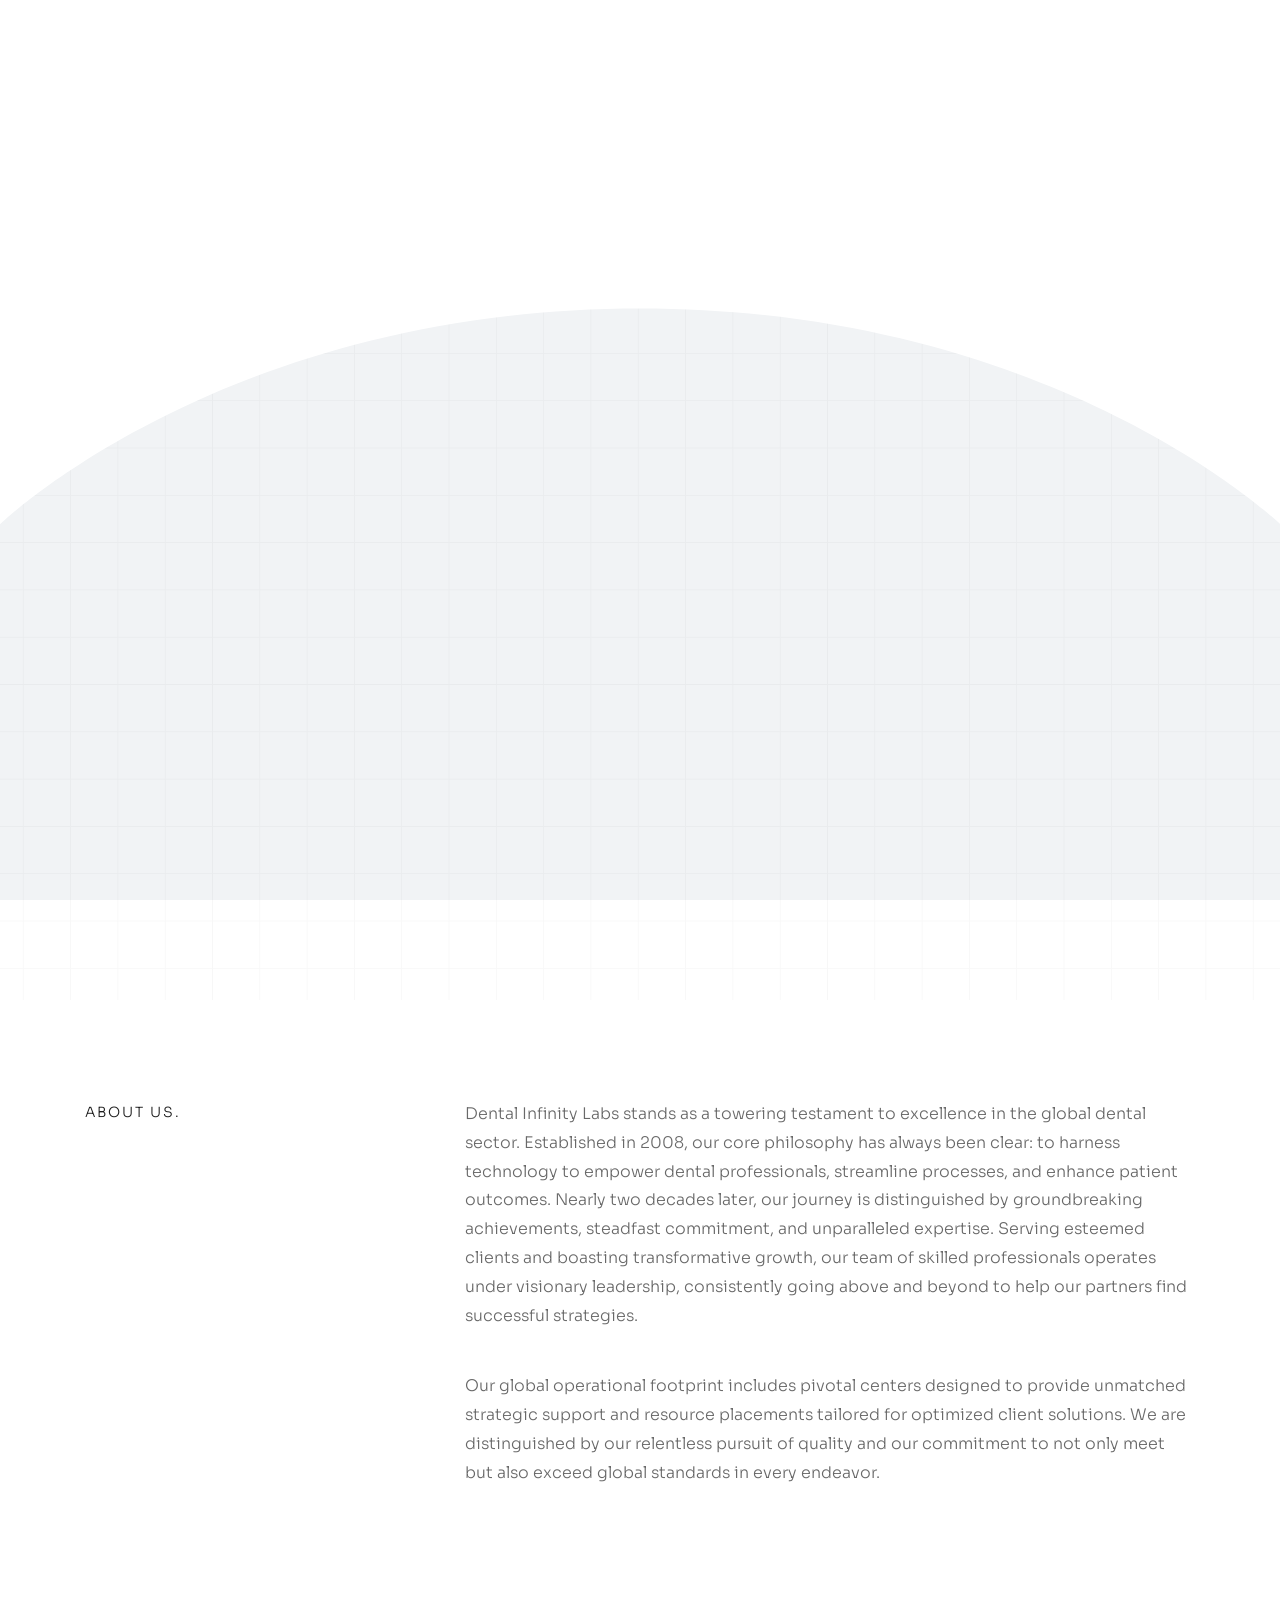
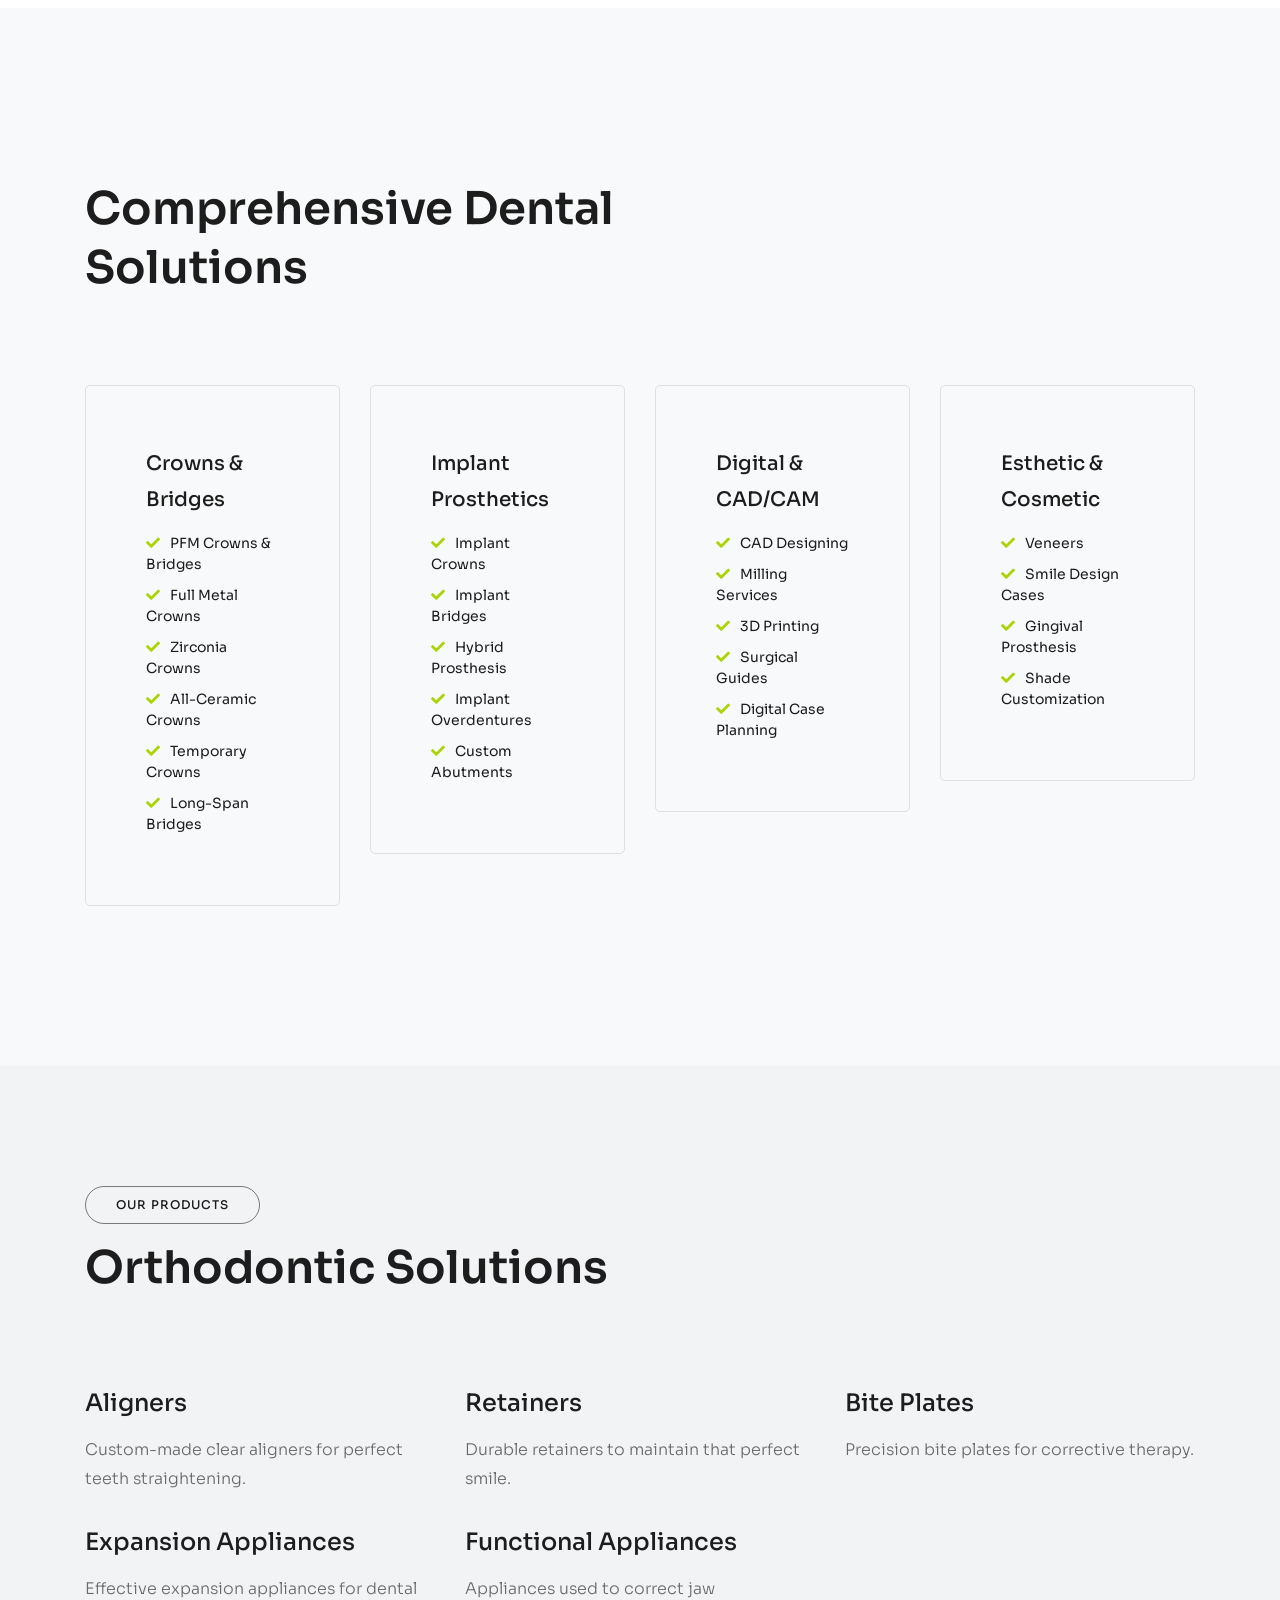
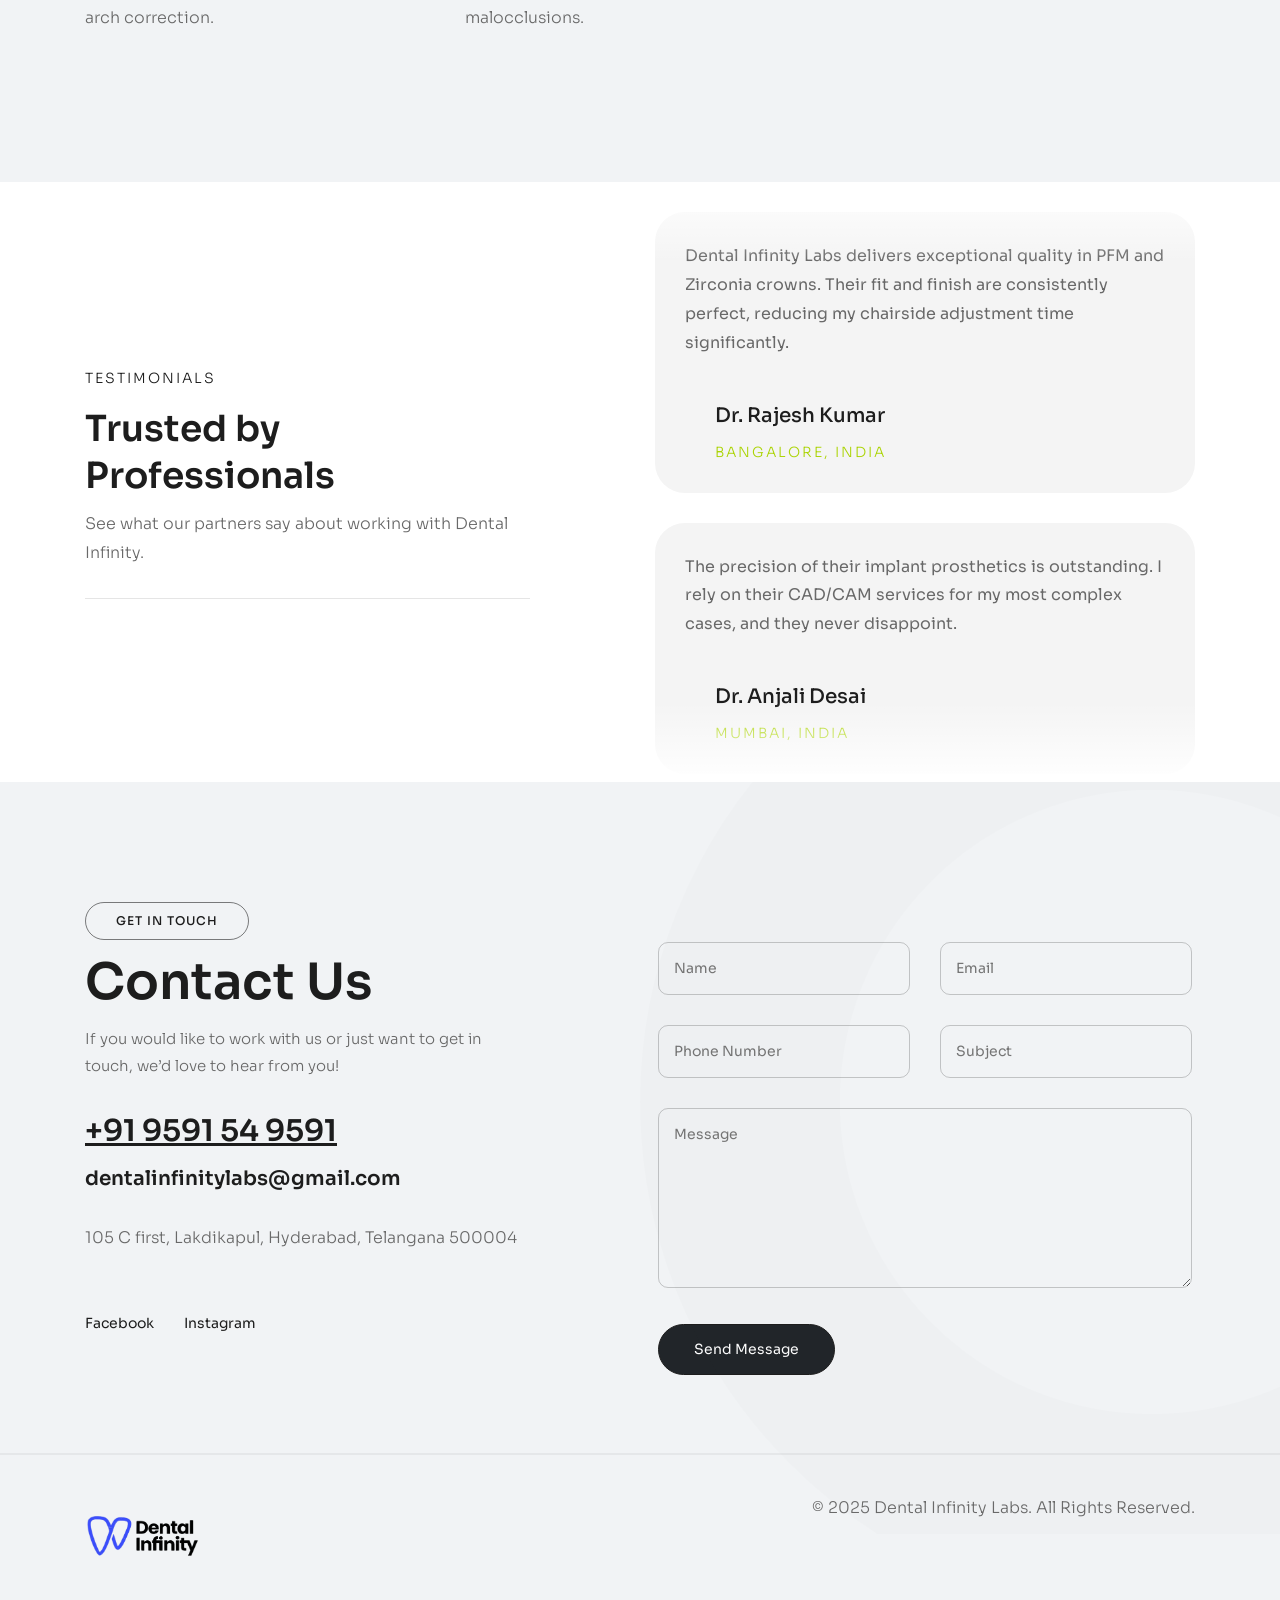
==== commit b7afb23e: "new changes" ====
--- a/index.html
+++ b/index.html
@@ -6,17 +6,22 @@
     <meta charset="utf-8">
     <meta http-equiv="X-UA-Compatible" content="IE=edge">
     <meta name="viewport" content="width=device-width, initial-scale=1, maximum-scale=1">
-    <meta name="keywords" content="Dental Infinity">
-    <meta name="description" content="Dental Infinity">
+    <meta name="keywords" content="Dental Infinity, Dental Lab, Crowns, Bridges, Implants">
+    <meta name="description"
+        content="Dental Infinity Labs - Premier Dental Solutions. Crowns, Bridges, Implants, and Digital Dentistry.">
     <meta name="author" content="">
     <!-- Title  -->
-    <title>Dental Infinity</title>
+    <title>Dental Infinity Labs</title>
     <!-- Favicon -->
     <link rel="shortcut icon" href="assets/imgs/favicon.ico">
     <!-- Google Fonts -->
-    <link href="https://fonts.googleapis.com/css?family=Poppins:100,200,300,400,500,600,700,800,900&display=swap" rel="stylesheet">
-    <link href="https://fonts.googleapis.com/css2?family=Sora:wght@100;200;300;400;500;600;700;800&display=swap" rel="stylesheet">
-    <link href="https://fonts.googleapis.com/css2?family=Playfair+Display:ital,wght@0,400;0,500;0,600;0,700;0,800;1,400;1,500;1,600;1,700;1,800&display=swap" rel="stylesheet">
+    <link href="https://fonts.googleapis.com/css?family=Poppins:100,200,300,400,500,600,700,800,900&display=swap"
+        rel="stylesheet">
+    <link href="https://fonts.googleapis.com/css2?family=Sora:wght@100;200;300;400;500;600;700;800&display=swap"
+        rel="stylesheet">
+    <link
+        href="https://fonts.googleapis.com/css2?family=Playfair+Display:ital,wght@0,400;0,500;0,600;0,700;0,800;1,400;1,500;1,600;1,700;1,800&display=swap"
+        rel="stylesheet">
     <!-- Plugins -->
     <link rel="stylesheet" href="assets/css/plugins.css">
     <!-- Core Style Css -->
@@ -31,6 +36,13 @@
         </svg>
         <div class="loader-wrap-heading">
             <div class="load-text">
+                <span>D</span>
+                <span>E</span>
+                <span>N</span>
+                <span>T</span>
+                <span>A</span>
+                <span>L</span>
+                <span> </span>
                 <span>I</span>
                 <span>N</span>
                 <span>F</span>
@@ -39,11 +51,6 @@
                 <span>I</span>
                 <span>T</span>
                 <span>Y</span>
-                <span> </span>
-                <span>L</span>
-                <span>A</span>
-                <span>B</span>
-                <span>S</span>
             </div>
         </div>
     </div>
@@ -60,112 +67,33 @@
     <nav class="navbar navbar-expand-lg main-bg">
         <div class="container">
             <!-- Logo -->
-            <a class="logo icon-img-100" href="index.html">
+            <a class="logo icon-img-100" href="#">
                 <img src="assets/imgs/logo-light.png" alt="logo">
             </a>
-            <button class="navbar-toggler" type="button" data-toggle="collapse" data-target="#navbarSupportedContent" aria-controls="navbarSupportedContent" aria-expanded="false" aria-label="Toggle navigation">
+            <button class="navbar-toggler" type="button" data-toggle="collapse" data-target="#navbarSupportedContent"
+                aria-controls="navbarSupportedContent" aria-expanded="false" aria-label="Toggle navigation">
                 <span class="icon-bar"><i class="fas fa-bars"></i></span>
             </button>
             <!-- navbar links -->
             <div class="collapse navbar-collapse justify-content-center" id="navbarSupportedContent">
                 <ul class="navbar-nav">
                     <li class="nav-item">
-                        <a class="nav-link" href="index.html"><span class="rolling-text">Home</span></a>
-                    </li>
-                    <li class="nav-item dropdown">
-                        <a class="nav-link dropdown-toggle" data-toggle="dropdown" href="#" role="button" aria-haspopup="true" aria-expanded="false"><span class="rolling-text">Services</span></a>
-                        <div class="dropdown-menu mega-menu">
-                            <div class="container">
-                                <div class="row">
-                                    <div class="col-lg-3">
-                                        <div class="clumn">
-                                            <div class="title">
-                                                <h6 class="sub-title ls1">Crowns & Bridges</h6>
-                                            </div>
-                                            <div class="links">
-                                                <a class="dropdown-item" href="pfm-crowns-bridges.html">PFM Crowns & Bridges</a>
-                                                <a class="dropdown-item" href="full-metal-crowns.html">Full Metal Crowns</a>
-                                                <a class="dropdown-item" href="zirconia-crowns.html">Zirconia Crowns</a>
-                                                <a class="dropdown-item" href="all-ceramic-crowns.html">All-Ceramic Crowns</a>
-                                                <a class="dropdown-item" href="temporary-crowns.html">Temporary Crowns</a>
-                                                <a class="dropdown-item" href="long-span-bridges.html">Long-Span Bridges</a>
-                                            </div>
-                                        </div>
-                                    </div>
-                                    <div class="col-lg-3">
-                                        <div class="clumn">
-                                            <div class="title">
-                                                <h6 class="sub-title ls1">Implant Prosthetics</h6>
-                                            </div>
-                                            <div class="links">
-                                                <a class="dropdown-item" href="implant-crowns.html">Implant Crowns</a>
-                                                <a class="dropdown-item" href="implant-bridges.html">Implant Bridges</a>
-                                                <a class="dropdown-item" href="hybrid-prosthesis.html">Hybrid Prosthesis</a>
-                                                <a class="dropdown-item" href="implant-overdentures.html">Implant Overdentures</a>
-                                                <a class="dropdown-item" href="custom-abutments.html">Custom Abutments</a>
-                                            </div>
-                                        </div>
-                                    </div>
-                                    <div class="col-lg-3">
-                                        <div class="clumn">
-                                            <div class="title">
-                                                <h6 class="sub-title ls1">Digital & CAD/CAM</h6>
-                                            </div>
-                                            <div class="links">
-                                                <a class="dropdown-item" href="cad-designing.html">CAD Designing</a>
-                                                <a class="dropdown-item" href="milling-services.html">Milling Services</a>
-                                                <a class="dropdown-item" href="3d-printing.html">3D Printing</a>
-                                                <a class="dropdown-item" href="surgical-guides.html">Surgical Guides</a>
-                                                <a class="dropdown-item" href="digital-case-planning.html">Digital Case Planning</a>
-                                            </div>
-                                        </div>
-                                    </div>
-                                    <div class="col-lg-3">
-                                        <div class="clumn">
-                                            <div class="title">
-                                                <h6 class="sub-title ls1">Esthetic & Cosmetic</h6>
-                                            </div>
-                                            <div class="links">
-                                                <a class="dropdown-item" href="veneers.html">Veneers</a>
-                                                <a class="dropdown-item" href="smile-design-cases.html">Smile Design Cases</a>
-                                                <a class="dropdown-item" href="gingival-prosthesis.html">Gingival Prosthesis</a>
-                                                <a class="dropdown-item" href="shade-customization.html">Shade Customization</a>
-                                            </div>
-                                        </div>
-                                    </div>
-                                </div>
-                            </div>
-                        </div>
-                    </li>
-                    <li class="nav-item dropdown">
-                        <a class="nav-link dropdown-toggle" data-toggle="dropdown" href="#" role="button" aria-haspopup="true" aria-expanded="false"><span class="rolling-text">Products</span></a>
-                        <ul class="dropdown-menu">
-                            <li><a class="dropdown-item" href="aligners.html">Aligners</a></li>
-                            <li><a class="dropdown-item" href="retainers.html">Retainers</a></li>
-                            <li><a class="dropdown-item" href="bite-plates.html">Bite Plates</a></li>
-                            <li><a class="dropdown-item" href="expansion-appliances.html">Expansion Appliances</a></li>
-                            <li><a class="dropdown-item" href="functional-appliances.html">Functional Appliances</a></li>
-                        </ul>
-                    </li>
-                    <li class="nav-item dropdown">
-                        <a class="nav-link dropdown-toggle" data-toggle="dropdown" href="#" role="button" aria-haspopup="true" aria-expanded="false"><span class="rolling-text">Company</span></a>
-                        <ul class="dropdown-menu">
-                            <li><a class="dropdown-item" href="about-us.html">About Us</a></li>
-                            <li><a class="dropdown-item" href="why-us.html">Why Us</a></li>
-                            <li><a class="dropdown-item" href="testimonials.html">Testimonials</a></li>
-                            <li><a class="dropdown-item" href="gallery.html">Gallery</a></li>
-                        </ul>
-                    </li>
-                    <li class="nav-item dropdown">
-                        <a class="nav-link dropdown-toggle" data-toggle="dropdown" href="#" role="button" aria-haspopup="true" aria-expanded="false"><span class="rolling-text">Grow Your Practice</span></a>
-                        <ul class="dropdown-menu">
-                            <li><a class="dropdown-item" href="blogs.html">Blogs</a></li>
-                            <li><a class="dropdown-item" href="case-study.html">Case Study</a></li>
-                            <li><a class="dropdown-item" href="videos.html">Videos</a></li>
-                        </ul>
+                        <a class="nav-link" href="#home"><span class="rolling-text">Home</span></a>
                     </li>
                     <li class="nav-item">
-                        <a class="nav-link" href="page-contact.html"><span class="rolling-text">Contact</span></a>
+                        <a class="nav-link" href="#about"><span class="rolling-text">About</span></a>
+                    </li>
+                    <li class="nav-item">
+                        <a class="nav-link" href="#services"><span class="rolling-text">Services</span></a>
+                    </li>
+                    <li class="nav-item">
+                        <a class="nav-link" href="#products"><span class="rolling-text">Products</span></a>
+                    </li>
+                    <li class="nav-item">
+                        <a class="nav-link" href="#testimonials"><span class="rolling-text">Testimonials</span></a>
+                    </li>
+                    <li class="nav-item">
+                        <a class="nav-link" href="#contact"><span class="rolling-text">Contact</span></a>
                     </li>
                 </ul>
             </div>
@@ -173,229 +101,306 @@
     </nav>
     <!-- ==================== End Navbar ==================== -->
     <main>
-        <!-- ==================== Start Slider ==================== -->
-        <header class="crev-header">
-            <div class="container mt-80">
-                <div class="row">
-                    <div class="col-lg-9">
-                        <div class="caption">
-                            <h1>Innovate.<br> <span class="stroke">Outsource.</span> Excel</h1>
-                        </div>
-                    </div>
-                    <div class="col-lg-3">
-                        <div class="md-hide">
-                            <a href="page-about.html" class="hover-this">
-                                <div class="circle-button in-bord hover-anim">
-                                    <div class="rotate-circle fz-30 text-u">
-                                        <svg class="textcircle" viewBox="0 0 500 500">
-                                            <defs>
-                                                <path id="textcircle" d="M250,400 a150,150 0 0,1 0,-300a150,150 0 0,1 0,300Z">
-                                                </path>
-                                            </defs>
-                                            <text>
-                                                <textPath xlink:href="#textcircle" textLength="900">Simplify Technology. Amplify Business.</textPath>
-                                            </text>
-                                        </svg>
-                                    </div>
-                                    <div class="arrow">
-                                        <svg width="18" height="18" viewBox="0 0 18 18" fill="none" xmlns="http://www.w3.org/2000/svg">
-                                            <path d="M13.922 4.5V11.8125C13.922 11.9244 13.8776 12.0317 13.7985 12.1108C13.7193 12.1899 13.612 12.2344 13.5002 12.2344C13.3883 12.2344 13.281 12.1899 13.2018 12.1108C13.1227 12.0317 13.0783 11.9244 13.0783 11.8125V5.51953L4.79547 13.7953C4.71715 13.8736 4.61092 13.9176 4.50015 13.9176C4.38939 13.9176 4.28316 13.8736 4.20484 13.7953C4.12652 13.717 4.08252 13.6108 4.08252 13.5C4.08252 13.3892 4.12652 13.283 4.20484 13.2047L12.4806 4.92188H6.18765C6.07577 4.92188 5.96846 4.87743 5.88934 4.79831C5.81023 4.71919 5.76578 4.61189 5.76578 4.5C5.76578 4.38811 5.81023 4.28081 5.88934 4.20169C5.96846 4.12257 6.07577 4.07813 6.18765 4.07812H13.5002C13.612 4.07813 13.7193 4.12257 13.7985 4.20169C13.8776 4.28081 13.922 4.38811 13.922 4.5Z" fill="currentColor"></path>
-                                        </svg>
-                                    </div>
-                                </div>
-                            </a>
-                        </div>
-                    </div>
-                    <section class="testim-vrt sub-bg mt-30">
-                        <div class="container">
+        <div id="smooth-wrapper">
+            <div id="smooth-content">
+                <!-- ==================== Start Header ==================== -->
+                <header id="home" class="crev-header">
+                    <div class="container mt-80">
+                        <div class="row">
+                            <div class="col-lg-9">
+                                <div class="caption">
+                                    <h1>Dental Infinity Labs.<br> <span class="stroke">Smile with Confidence.</span>
+                                    </h1>
+                                </div>
+                            </div>
+                        </div>
+                    </div>
+                    <div class="bg-pattern bg-img" data-background="assets/imgs/patterns/graph.png"></div>
+                </header>
+
+                <!-- ==================== Start About ==================== -->
+                <section id="about" class="pg-about section-padding sub-bg">
+                    <div class="container">
+                        <div class="row">
+                            <div class="col-lg-4">
+                                <div class="sec-head mt-80">
+                                    <h6 class="sub-title">ABOUT US.</h6>
+                                </div>
+                            </div>
+                            <div class="col-lg-8">
+                                <div class="cont mt-80">
+                                    <p>Dental Infinity Labs stands as a towering testament to excellence in the global
+                                        dental sector. Established in 2008, our core philosophy has always been clear:
+                                        to harness technology to empower dental professionals, streamline processes, and
+                                        enhance patient outcomes. Nearly two decades later, our journey is distinguished
+                                        by groundbreaking achievements, steadfast commitment, and unparalleled
+                                        expertise. Serving esteemed clients and boasting transformative growth, our team
+                                        of skilled professionals operates under visionary leadership, consistently going
+                                        above and beyond to help our partners find successful strategies.</p><br><br>
+                                    <p>Our global operational footprint includes pivotal centers designed to provide
+                                        unmatched strategic support and resource placements tailored for optimized
+                                        client solutions. We are distinguished by our relentless pursuit of quality and
+                                        our commitment to not only meet but also exceed global standards in every
+                                        endeavor.</p>
+                                </div>
+                            </div>
+                        </div>
+                    </div>
+                </section>
+
+                <!-- ==================== Start Services ==================== -->
+                <section id="services" class="serv-box section-padding bg-light">
+                    <div class="container">
+                        <div class="sec-lg-head mb-80">
                             <div class="row">
-                                <div class="col-lg-5 valign">
-                                    <div class="cont">
-                                        <div>
-                                            <h6 class="sub-title mb-15">Since From 2008</h6>
-                                            <h3>Technology Driven<br>Human Expertise</h3>
-                                            <div class="text mt-10 pb-30 bord-thin-bottom">
-                                                <p>Keep pushing forward. We've got your back.</p>
-                                            </div>
-                                            <div class="stauts d-flex mt-20">
-                                                <div class="item d-flex align-items-center mt-30">
-                                                    <h2 class="mr-20">12k</h2>
-                                                    <p class="fz-14">Happy Users <br> Around World</p>
-                                                </div>
-                                                <div class="item d-flex align-items-center ml-auto mt-30">
-                                                    <h2 class="mr-20">150k</h2>
-                                                    <p class="fz-14">Projects <br> Already Done</p>
-                                                </div>
-                                            </div>
+                                <div class="col-lg-8">
+                                    <div class="position-re">
+                                        <h6 class="dot-titl-non mb-15 wow fadeIn">Our Services</h6>
+                                        <h2 class="d-rotate wow">
+                                            <span class="rotate-text">Comprehensive Dental Solutions</span>
+                                        </h2>
+                                    </div>
+                                </div>
+                            </div>
+                        </div>
+                        <div class="row">
+                            <!-- Category 1 -->
+                            <div class="col-lg-3 mb-40">
+                                <div class="serv-item lg-pad radius-5 wow fadeInUp" data-wow-delay=".2s">
+                                    <h6 class="mb-15">Crowns & Bridges</h6>
+                                    <ul class="rest fz-14">
+                                        <li class="mb-10"><i class="fas fa-check main-color mr-10"></i>PFM Crowns &
+                                            Bridges</li>
+                                        <li class="mb-10"><i class="fas fa-check main-color mr-10"></i>Full Metal Crowns
+                                        </li>
+                                        <li class="mb-10"><i class="fas fa-check main-color mr-10"></i>Zirconia Crowns
+                                        </li>
+                                        <li class="mb-10"><i class="fas fa-check main-color mr-10"></i>All-Ceramic
+                                            Crowns</li>
+                                        <li class="mb-10"><i class="fas fa-check main-color mr-10"></i>Temporary Crowns
+                                        </li>
+                                        <li class="mb-10"><i class="fas fa-check main-color mr-10"></i>Long-Span Bridges
+                                        </li>
+                                    </ul>
+                                </div>
+                            </div>
+                            <!-- Category 2 -->
+                            <div class="col-lg-3 mb-40">
+                                <div class="serv-item lg-pad radius-5 wow fadeInUp" data-wow-delay=".4s">
+                                    <h6 class="mb-15">Implant Prosthetics</h6>
+                                    <ul class="rest fz-14">
+                                        <li class="mb-10"><i class="fas fa-check main-color mr-10"></i>Implant Crowns
+                                        </li>
+                                        <li class="mb-10"><i class="fas fa-check main-color mr-10"></i>Implant Bridges
+                                        </li>
+                                        <li class="mb-10"><i class="fas fa-check main-color mr-10"></i>Hybrid Prosthesis
+                                        </li>
+                                        <li class="mb-10"><i class="fas fa-check main-color mr-10"></i>Implant
+                                            Overdentures</li>
+                                        <li class="mb-10"><i class="fas fa-check main-color mr-10"></i>Custom Abutments
+                                        </li>
+                                    </ul>
+                                </div>
+                            </div>
+                            <!-- Category 3 -->
+                            <div class="col-lg-3 mb-40">
+                                <div class="serv-item lg-pad radius-5 wow fadeInUp" data-wow-delay=".6s">
+                                    <h6 class="mb-15">Digital & CAD/CAM</h6>
+                                    <ul class="rest fz-14">
+                                        <li class="mb-10"><i class="fas fa-check main-color mr-10"></i>CAD Designing
+                                        </li>
+                                        <li class="mb-10"><i class="fas fa-check main-color mr-10"></i>Milling Services
+                                        </li>
+                                        <li class="mb-10"><i class="fas fa-check main-color mr-10"></i>3D Printing</li>
+                                        <li class="mb-10"><i class="fas fa-check main-color mr-10"></i>Surgical Guides
+                                        </li>
+                                        <li class="mb-10"><i class="fas fa-check main-color mr-10"></i>Digital Case
+                                            Planning</li>
+                                    </ul>
+                                </div>
+                            </div>
+                            <!-- Category 4 -->
+                            <div class="col-lg-3 mb-40">
+                                <div class="serv-item lg-pad radius-5 wow fadeInUp" data-wow-delay=".8s">
+                                    <h6 class="mb-15">Esthetic & Cosmetic</h6>
+                                    <ul class="rest fz-14">
+                                        <li class="mb-10"><i class="fas fa-check main-color mr-10"></i>Veneers</li>
+                                        <li class="mb-10"><i class="fas fa-check main-color mr-10"></i>Smile Design
+                                            Cases</li>
+                                        <li class="mb-10"><i class="fas fa-check main-color mr-10"></i>Gingival
+                                            Prosthesis</li>
+                                        <li class="mb-10"><i class="fas fa-check main-color mr-10"></i>Shade
+                                            Customization</li>
+                                    </ul>
+                                </div>
+                            </div>
+                        </div>
+                    </div>
+                </section>
+
+                <!-- ==================== Start Products ==================== -->
+                <section id="products" class="serv-box section-padding">
+                    <div class="container">
+                        <div class="sec-lg-head mb-80">
+                            <div class="row">
+                                <div class="col-lg-8">
+                                    <div class="position-re">
+                                        <h6 class="dot-titl-non mb-15 wow fadeIn">Our Products</h6>
+                                        <h2 class="d-rotate wow">
+                                            <span class="rotate-text">Orthodontic Solutions</span>
+                                        </h2>
+                                    </div>
+                                </div>
+                            </div>
+                        </div>
+                        <div class="row">
+                            <div class="col-lg-4 mb-30">
+                                <div class="item wow fadeInUp" data-wow-delay=".2s">
+                                    <h5 class="mb-15">Aligners</h5>
+                                    <p>Custom-made clear aligners for perfect teeth straightening.</p>
+                                </div>
+                            </div>
+                            <div class="col-lg-4 mb-30">
+                                <div class="item wow fadeInUp" data-wow-delay=".4s">
+                                    <h5 class="mb-15">Retainers</h5>
+                                    <p>Durable retainers to maintain that perfect smile.</p>
+                                </div>
+                            </div>
+                            <div class="col-lg-4 mb-30">
+                                <div class="item wow fadeInUp" data-wow-delay=".6s">
+                                    <h5 class="mb-15">Bite Plates</h5>
+                                    <p>Precision bite plates for corrective therapy.</p>
+                                </div>
+                            </div>
+                            <div class="col-lg-4 mb-30">
+                                <div class="item wow fadeInUp" data-wow-delay=".8s">
+                                    <h5 class="mb-15">Expansion Appliances</h5>
+                                    <p>Effective expansion appliances for dental arch correction.</p>
+                                </div>
+                            </div>
+                            <div class="col-lg-4 mb-30">
+                                <div class="item wow fadeInUp" data-wow-delay=".8s">
+                                    <h5 class="mb-15">Functional Appliances</h5>
+                                    <p>Appliances used to correct jaw malocclusions.</p>
+                                </div>
+                            </div>
+                        </div>
+                    </div>
+                </section>
+
+
+                <!-- ==================== Start Testimonials ==================== -->
+                <section id="testimonials" class="testim-vrt sub-bg sub-bg2">
+                    <div class="container">
+                        <div class="row">
+                            <div class="col-lg-5 valign">
+                                <div class="cont">
+                                    <div>
+                                        <h6 class="sub-title mb-15">Testimonials</h6>
+                                        <h3>Trusted by Professionals</h3>
+                                        <div class="text mt-10 pb-30 bord-thin-bottom">
+                                            <p>See what our partners say about working with Dental Infinity.</p>
                                         </div>
                                     </div>
                                 </div>
-                                <div class="col-lg-6 offset-lg-1">
-                                    <div>
-                                        <div class="main-marqv">
-                                            <div class="slide-vertical st1">
-                                                <div class="box">
-                                                    <div class="item radius-30 mt-30">
-                                                        <div class="cont mb-40">
-                                                            <!-- <div class="rate-stars mb-30 fz-12">
-                                                                <span class="rate main-color">
-                                                                    <i class="fas fa-star"></i>
-                                                                    <i class="fas fa-star"></i>
-                                                                    <i class="fas fa-star"></i>
-                                                                    <i class="fas fa-star"></i>
-                                                                    <i class="fas fa-star"></i>
-                                                                </span>
-                                                            </div> -->
-                                                            <p class="fw-400">For three years now, Dental Infinity has been instrumental in our legal operations, providing top-notch services at both the lawyer and paralegal levels. Their deliverables consistently meet our expectations, and we highly value our partnership with them. Looking ahead, we eagerly anticipate continuing our collaboration with Dental Infinity in the future.</p>
-                                                        </div>
-                                                        <div class="d-flex align-items-center">
-                                                            <!-- <div>
-                                                                <div class="img circle-80">
-                                                                    <img src="assets/imgs/testim/1.jpg" alt="" class="circle-img">
-                                                                </div>
-                                                            </div> -->
-                                                            <div class="ml-30">
-                                                                <div class="info">
-                                                                    <h6>Law Firm</h6>
-                                                                    <span class="main-color sub-title">Florida, US</span>
-                                                                </div>
+                            </div>
+                            <div class="col-lg-6 offset-lg-1">
+                                <div>
+                                    <div class="main-marqv">
+                                        <div class="slide-vertical st1">
+                                            <div class="box">
+                                                <div class="item radius-30 mt-30">
+                                                    <div class="cont mb-40">
+                                                        <p class="fw-400">Dental Infinity Labs delivers exceptional
+                                                            quality in PFM and Zirconia crowns. Their fit and finish are
+                                                            consistently perfect, reducing my chairside adjustment time
+                                                            significantly.</p>
+                                                    </div>
+                                                    <div class="d-flex align-items-center">
+                                                        <div class="ml-30">
+                                                            <div class="info">
+                                                                <h6>Dr. Rajesh Kumar</h6>
+                                                                <span class="main-color sub-title">Bangalore,
+                                                                    India</span>
                                                             </div>
                                                         </div>
                                                     </div>
-                                                    <div class="item radius-30 mt-30">
-                                                        <div class="cont mb-40">
-                                                            <!-- <div class="rate-stars mb-30 fz-12">
-                                                                <span class="rate main-color">
-                                                                    <i class="fas fa-star"></i>
-                                                                    <i class="fas fa-star"></i>
-                                                                    <i class="fas fa-star"></i>
-                                                                    <i class="fas fa-star"></i>
-                                                                    <i class="fas fa-star"></i>
-                                                                </span>
-                                                            </div> -->
-                                                            <p class="fw-400">Outsourcing our bookkeeping and finance tasks to Dental Infinity has been a cost-saving revelation. Not only have we reduced our overheads significantly, but we've also seen impressive improvements in the accuracy and timeliness of our financial reporting. It's a win-win situation for our business.</p>
-                                                        </div>
-                                                        <div class="d-flex align-items-center">
-                                                            <!-- <div>
-                                                                <div class="img circle-80">
-                                                                    <img src="assets/imgs/testim/1.jpg" alt="" class="circle-img">
-                                                                </div>
-                                                            </div> -->
-                                                            <div class="ml-30">
-                                                                <div class="info">
-                                                                    <h6>Accounting Firm</h6>
-                                                                    <span class="main-color sub-title">Brussels, Belgium</span>
-                                                                </div>
+                                                </div>
+                                                <div class="item radius-30 mt-30">
+                                                    <div class="cont mb-40">
+                                                        <p class="fw-400">The precision of their implant prosthetics is
+                                                            outstanding. I rely on their CAD/CAM services for my most
+                                                            complex cases, and they never disappoint.</p>
+                                                    </div>
+                                                    <div class="d-flex align-items-center">
+                                                        <div class="ml-30">
+                                                            <div class="info">
+                                                                <h6>Dr. Anjali Desai</h6>
+                                                                <span class="main-color sub-title">Mumbai, India</span>
                                                             </div>
                                                         </div>
                                                     </div>
-                                                    <div class="item radius-30 mt-30">
-                                                        <div class="cont mb-40">
-                                                            <!-- <div class="rate-stars mb-30 fz-12">
-                                                                <span class="rate main-color">
-                                                                    <i class="fas fa-star"></i>
-                                                                    <i class="fas fa-star"></i>
-                                                                    <i class="fas fa-star"></i>
-                                                                    <i class="fas fa-star"></i>
-                                                                    <i class="fas fa-star"></i>
-                                                                </span>
-                                                            </div> -->
-                                                            <p class="fw-400">What impresses us most is how they combine their advanced technological tools with a personal touch. Their team is not only tech-savvy but also genuinely interested in understanding and solving our unique challenges. This blend has proven to be very effective for our customer support.</p>
-                                                        </div>
-                                                        <div class="d-flex align-items-center">
-                                                            <!-- <div>
-                                                                <div class="img circle-80">
-                                                                    <img src="assets/imgs/testim/1.jpg" alt="" class="circle-img">
-                                                                </div>
-                                                            </div> -->
-                                                            <div class="ml-30">
-                                                                <div class="info">
-                                                                    <h6>Insurance Agency</h6>
-                                                                    <span class="main-color sub-title">Texas, US</span>
-                                                                </div>
+                                                </div>
+                                                <div class="item radius-30 mt-30">
+                                                    <div class="cont mb-40">
+                                                        <p class="fw-400">Their clear aligners are top-tier. My patients
+                                                            are happy with the results, and the turnaround time is
+                                                            impressive. A truly reliable partner for my clinic.</p>
+                                                    </div>
+                                                    <div class="d-flex align-items-center">
+                                                        <div class="ml-30">
+                                                            <div class="info">
+                                                                <h6>Dr. Vikram Singh</h6>
+                                                                <span class="main-color sub-title">Delhi, India</span>
                                                             </div>
                                                         </div>
                                                     </div>
                                                 </div>
-                                                <div class="box">
-                                                    <div class="item radius-30 mt-30">
-                                                        <div class="cont mb-40">
-                                                            <!-- <div class="rate-stars mb-30 fz-12">
-                                                                <span class="rate main-color">
-                                                                    <i class="fas fa-star"></i>
-                                                                    <i class="fas fa-star"></i>
-                                                                    <i class="fas fa-star"></i>
-                                                                    <i class="fas fa-star"></i>
-                                                                    <i class="fas fa-star"></i>
-                                                                </span>
-                                                            </div> -->
-                                                            <p class="fw-400">The team at Dental Infinity has been a crucial part of our operations. Their dedication to providing responsive and thoughtful customer support has helped us build stronger relationships with our clients. It's clear they value human connection as much as we do.</p>
-                                                        </div>
-                                                        <div class="d-flex align-items-center">
-                                                            <!-- <div>
-                                                                <div class="img circle-80">
-                                                                    <img src="assets/imgs/testim/1.jpg" alt="" class="circle-img">
-                                                                </div>
-                                                            </div> -->
-                                                            <div class="ml-30">
-                                                                <div class="info">
-                                                                    <h6>Construction</h6>
-                                                                    <span class="main-color sub-title">Dubai, UAE</span>
-                                                                </div>
+                                            </div>
+                                            <div class="box">
+                                                <div class="item radius-30 mt-30">
+                                                    <div class="cont mb-40">
+                                                        <p class="fw-400">Dental Infinity Labs delivers exceptional
+                                                            quality in PFM and Zirconia crowns. Their fit and finish are
+                                                            consistently perfect, reducing my chairside adjustment time
+                                                            significantly.</p>
+                                                    </div>
+                                                    <div class="d-flex align-items-center">
+                                                        <div class="ml-30">
+                                                            <div class="info">
+                                                                <h6>Dr. Rajesh Kumar</h6>
+                                                                <span class="main-color sub-title">Bangalore,
+                                                                    India</span>
                                                             </div>
                                                         </div>
                                                     </div>
-                                                    <div class="item radius-30 mt-30">
-                                                        <div class="cont mb-40">
-                                                            <!-- <div class="rate-stars mb-30 fz-12">
-                                                                <span class="rate main-color">
-                                                                    <i class="fas fa-star"></i>
-                                                                    <i class="fas fa-star"></i>
-                                                                    <i class="fas fa-star"></i>
-                                                                    <i class="fas fa-star"></i>
-                                                                    <i class="fas fa-star"></i>
-                                                                </span>
-                                                            </div> -->
-                                                            <p class="fw-400">Dental Infinity has been a game-changer for our group practice. Thanks to their expertise, our billing reimbursement has reached its highest point ever. Teaming up with Dental Infinity has streamlined our insurance collections process, maximizing efficiency and ensuring we receive the compensation we deserve. In hindsight, I wish we had discovered this company much sooner!</p>
-                                                        </div>
-                                                        <div class="d-flex align-items-center">
-                                                            <!-- <div>
-                                                                <div class="img circle-80">
-                                                                    <img src="assets/imgs/testim/1.jpg" alt="" class="circle-img">
-                                                                </div>
-                                                            </div> -->
-                                                            <div class="ml-30">
-                                                                <div class="info">
-                                                                    <h6>Mental Health Center</h6>
-                                                                    <span class="main-color sub-title">Dr. Esther</span>
-                                                                </div>
+                                                </div>
+                                                <div class="item radius-30 mt-30">
+                                                    <div class="cont mb-40">
+                                                        <p class="fw-400">The precision of their implant prosthetics is
+                                                            outstanding. I rely on their CAD/CAM services for my most
+                                                            complex cases, and they never disappoint.</p>
+                                                    </div>
+                                                    <div class="d-flex align-items-center">
+                                                        <div class="ml-30">
+                                                            <div class="info">
+                                                                <h6>Dr. Anjali Desai</h6>
+                                                                <span class="main-color sub-title">Mumbai, India</span>
                                                             </div>
                                                         </div>
                                                     </div>
-                                                    <div class="item radius-30 mt-30">
-                                                        <div class="cont mb-40">
-                                                            <!-- <div class="rate-stars mb-30 fz-12">
-                                                                <span class="rate main-color">
-                                                                    <i class="fas fa-star"></i>
-                                                                    <i class="fas fa-star"></i>
-                                                                    <i class="fas fa-star"></i>
-                                                                    <i class="fas fa-star"></i>
-                                                                    <i class="fas fa-star"></i>
-                                                                </span>
-                                                            </div> -->
-                                                            <p class="fw-400">Dental Infinity's billing approach sets them apart. Rather than billing upon claim submission, they only invoice for claims that are successfully paid. This unique strategy not only demonstrates their confidence in their services but also aligns their success with ours. We're highly satisfied with Dental Infinity's billing services and appreciate their commitment to our mutual success.</p>
-                                                        </div>
-                                                        <div class="d-flex align-items-center">
-                                                            <!-- <div>
-                                                                <div class="img circle-80">
-                                                                    <img src="assets/imgs/testim/1.jpg" alt="" class="circle-img">
-                                                                </div>
-                                                            </div> -->
-                                                            <div class="ml-30">
-                                                                <div class="info">
-                                                                    <h6>Professional Practitioner</h6>
-                                                                    <span class="main-color sub-title">Catonsville, Maryland</span>
-                                                                </div>
+                                                </div>
+                                                <div class="item radius-30 mt-30">
+                                                    <div class="cont mb-40">
+                                                        <p class="fw-400">Their clear aligners are top-tier. My patients
+                                                            are happy with the results, and the turnaround time is
+                                                            impressive. A truly reliable partner for my clinic.</p>
+                                                    </div>
+                                                    <div class="d-flex align-items-center">
+                                                        <div class="ml-30">
+                                                            <div class="info">
+                                                                <h6>Dr. Vikram Singh</h6>
+                                                                <span class="main-color sub-title">Delhi, India</span>
                                                             </div>
                                                         </div>
                                                     </div>
@@ -406,1028 +411,153 @@
                                 </div>
                             </div>
                         </div>
-                    </section>
-                </div>
-            </div>
-            <div class="bg-pattern bg-img" data-background="assets/imgs/patterns/graph.png"></div>
-        </header>
-        <section class="serv-box section-padding pb-0 bg-light">
-            <div class="container">
-                <div class="sec-lg-head mb-80">
-                    <div class="row">
-                        <div class="col-lg-8">
-                            <div class="position-re">
-                                <!-- <h6 class="dot-titl-non mb-15 wow fadeIn">Featured Services</h6> -->
-                                <h2 class="d-rotate wow">
-                                    <span class="rotate-text">Strengthen your company with a blend of technology and human touch</span>
-                                </h2>
-                            </div>
-                        </div>
-                        <div class="col-lg-4 d-flex align-items-center">
-                            <!-- <div class="text wow fadeIn">
-                                <p>Custom-fit strategies that overcome operational obstacles alongside advancement and transformation</p>
-                            </div> -->
-                        </div>
-                    </div>
-                </div>
-                <div class="row">
-                    <div class="col-lg-4">
-                        <div class="serv-item lg-pad md-mb50 radius-5 wow">
-                            <div class="icon-img-50 mb-40">
-                                <img src="assets/imgs/serv-icons/0.png" alt="">
-                            </div>
-                            <span class="mb-10 opacity-7">01.</span>
-                            <h6 class="mb-15">Business Process Outsourcing</h6>
-                            <p class="fz-14">Optimize Business Operations and Uplift Quality.</p>
-                            <div class="crv-more">
-                                <a href="business-process-outsourcing.html" class="mt-30 ls1 fz-12 text-u bg-dark text-white">Outsource<svg width="18" height="18" viewBox="0 0 18 18" fill="none" xmlns="http://www.w3.org/2000/svg">
-                                        <path d="M13.922 4.5V11.8125C13.922 11.9244 13.8776 12.0317 13.7985 12.1108C13.7193 12.1899 13.612 12.2344 13.5002 12.2344C13.3883 12.2344 13.281 12.1899 13.2018 12.1108C13.1227 12.0317 13.0783 11.9244 13.0783 11.8125V5.51953L4.79547 13.7953C4.71715 13.8736 4.61092 13.9176 4.50015 13.9176C4.38939 13.9176 4.28316 13.8736 4.20484 13.7953C4.12652 13.717 4.08252 13.6108 4.08252 13.5C4.08252 13.3892 4.12652 13.283 4.20484 13.2047L12.4806 4.92188H6.18765C6.07577 4.92188 5.96846 4.87743 5.88934 4.79831C5.81023 4.71919 5.76578 4.61189 5.76578 4.5C5.76578 4.38811 5.81023 4.28081 5.88934 4.20169C5.96846 4.12257 6.07577 4.07813 6.18765 4.07812H13.5002C13.612 4.07813 13.7193 4.12257 13.7985 4.20169C13.8776 4.28081 13.922 4.38811 13.922 4.5Z" fill="currentColor"></path>
-                                    </svg></a>
-                            </div>
-                        </div>
-                    </div>
-                    <div class="col-lg-4">
-                        <div class="serv-item lg-pad md-mb50 radius-5 wow">
-                            <div class="icon-img-50 mb-40">
-                                <img src="assets/imgs/serv-icons/1.png" alt="">
-                            </div>
-                            <span class="mb-10 opacity-7">02.</span>
-                            <h6 class="mb-15">Business Process Automation</h6>
-                            <p class="fz-14">Improve workflow efficiency, streamline processes, reduce operational costs.</p>
-                            <div class="crv-more">
-                                <a href="page-services.html" class="mt-30 ls1 fz-12 text-u bg-dark text-white">Innovate<svg width="18" height="18" viewBox="0 0 18 18" fill="none" xmlns="http://www.w3.org/2000/svg">
-                                        <path d="M13.922 4.5V11.8125C13.922 11.9244 13.8776 12.0317 13.7985 12.1108C13.7193 12.1899 13.612 12.2344 13.5002 12.2344C13.3883 12.2344 13.281 12.1899 13.2018 12.1108C13.1227 12.0317 13.0783 11.9244 13.0783 11.8125V5.51953L4.79547 13.7953C4.71715 13.8736 4.61092 13.9176 4.50015 13.9176C4.38939 13.9176 4.28316 13.8736 4.20484 13.7953C4.12652 13.717 4.08252 13.6108 4.08252 13.5C4.08252 13.3892 4.12652 13.283 4.20484 13.2047L12.4806 4.92188H6.18765C6.07577 4.92188 5.96846 4.87743 5.88934 4.79831C5.81023 4.71919 5.76578 4.61189 5.76578 4.5C5.76578 4.38811 5.81023 4.28081 5.88934 4.20169C5.96846 4.12257 6.07577 4.07813 6.18765 4.07812H13.5002C13.612 4.07813 13.7193 4.12257 13.7985 4.20169C13.8776 4.28081 13.922 4.38811 13.922 4.5Z" fill="currentColor"></path>
-                                    </svg></a>
-                            </div>
-                        </div>
-                    </div>
-                    <div class="col-lg-4">
-                        <div class="serv-item lg-pad radius-5 wow">
-                            <div class="icon-img-50 mb-40">
-                                <img src="assets/imgs/serv-icons/2.png" alt="">
-                            </div>
-                            <span class="mb-10 opacity-7">03.</span>
-                            <h6 class="mb-15">Artificial Intelligence Expertise</h6>
-                            <p class="fz-14">Helping businesses take lead in the future of digital connection.</p>
-                            <div class="crv-more">
-                                <a href="page-services.html" class="mt-30 ls1 fz-12 text-u bg-dark text-white">Excel<svg width="18" height="18" viewBox="0 0 18 18" fill="none" xmlns="http://www.w3.org/2000/svg">
-                                        <path d="M13.922 4.5V11.8125C13.922 11.9244 13.8776 12.0317 13.7985 12.1108C13.7193 12.1899 13.612 12.2344 13.5002 12.2344C13.3883 12.2344 13.281 12.1899 13.2018 12.1108C13.1227 12.0317 13.0783 11.9244 13.0783 11.8125V5.51953L4.79547 13.7953C4.71715 13.8736 4.61092 13.9176 4.50015 13.9176C4.38939 13.9176 4.28316 13.8736 4.20484 13.7953C4.12652 13.717 4.08252 13.6108 4.08252 13.5C4.08252 13.3892 4.12652 13.283 4.20484 13.2047L12.4806 4.92188H6.18765C6.07577 4.92188 5.96846 4.87743 5.88934 4.79831C5.81023 4.71919 5.76578 4.61189 5.76578 4.5C5.76578 4.38811 5.81023 4.28081 5.88934 4.20169C5.96846 4.12257 6.07577 4.07813 6.18765 4.07812H13.5002C13.612 4.07813 13.7193 4.12257 13.7985 4.20169C13.8776 4.28081 13.922 4.38811 13.922 4.5Z" fill="currentColor"></path>
-                                    </svg></a>
-                            </div>
-                        </div>
-                    </div>
-                </div>
-            </div>
-        </section><br><br>
-        <section class="marquee">
-            <div class="container-fluid rest">
-                <div class="row">
-                    <div class="col-12">
-                        <div class="main-marq">
-                            <div class="slide-har st1">
-                                <div class="box non-strok">
-                                    <div class="item">
-                                        <h4 class="d-flex align-items-center"><span>Healthcare</span>
-                                            <span class="fz-50 ml-50 stroke icon">*</span>
-                                        </h4>
-                                    </div>
-                                    <div class="item">
-                                        <h4 class="d-flex align-items-center"><span>Insurance</span> <span class="fz-50 ml-50 stroke icon">*</span></h4>
-                                    </div>
-                                    <div class="item">
-                                        <h4 class="d-flex align-items-center"><span>FinTech</span>
-                                            <span class="fz-50 ml-50 stroke icon">*</span>
-                                        </h4>
-                                    </div>
-                                    <div class="item">
-                                        <h4 class="d-flex align-items-center"><span>Legal</span> <span class="fz-50 ml-50 stroke icon">*</span></h4>
-                                    </div>
-                                    <div class="item">
-                                        <h4 class="d-flex align-items-center"><span>Cloud</span>
-                                            <span class="fz-50 ml-50 stroke icon">*</span>
-                                        </h4>
-                                    </div>
-                                </div>
-                                <div class="box non-strok">
-                                    <div class="item">
-                                        <h4 class="d-flex align-items-center"><span>Healthcare</span>
-                                            <span class="fz-50 ml-50 stroke icon">*</span>
-                                        </h4>
-                                    </div>
-                                    <div class="item">
-                                        <h4 class="d-flex align-items-center"><span>Insurance</span> <span class="fz-50 ml-50 stroke icon">*</span></h4>
-                                    </div>
-                                    <div class="item">
-                                        <h4 class="d-flex align-items-center"><span>FinTech</span>
-                                            <span class="fz-50 ml-50 stroke icon">*</span>
-                                        </h4>
-                                    </div>
-                                    <div class="item">
-                                        <h4 class="d-flex align-items-center"><span>Legal</span> <span class="fz-50 ml-50 stroke icon">*</span></h4>
-                                    </div>
-                                    <div class="item">
-                                        <h4 class="d-flex align-items-center"><span>Cloud</span>
-                                            <span class="fz-50 ml-50 stroke icon">*</span>
-                                        </h4>
-                                    </div>
-                                </div>
-                            </div>
-                        </div>
-                    </div>
-                </div>
-            </div>
-        </section>
-        <div class="brand-sec" style="background: #0b183f;">
-            <div class="container">
-                <div class="sec-lg-head text-center mb-80">
-                    <h6 class="dot-titl-non mb-15 wow fadeIn text-white" style="visibility: visible; animation-name: fadeIn;">Our Clients</h6>
-                    <h2 class="d-rotate wow animated" style="visibility: visible;">
-                        <span class="rotate-text text-white">Companies I've Worked With</span>
-                    </h2>
-                </div>
-            </div>
-            <div class="brand-marq main-marq">
-                <div class="slide-har st1">
-                    <div class="box">
-                        <div class="item">
-                            <a href="#0" class="img">
-                                <img src="assets/imgs/brands/b1.png" alt="">
-                            </a>
-                        </div>
-                        <div class="item">
-                            <a href="#0" class="img">
-                                <img src="assets/imgs/brands/b2.png" alt="">
-                            </a>
-                        </div>
-                        <div class="item">
-                            <a href="#0" class="img">
-                                <img src="assets/imgs/brands/b3.png" alt="">
-                            </a>
-                        </div>
-                        <div class="item">
-                            <a href="#0" class="img">
-                                <img src="assets/imgs/brands/b4.png" alt="">
-                            </a>
-                        </div>
-                        <div class="item">
-                            <a href="#0" class="img">
-                                <img src="assets/imgs/brands/b5.png" alt="">
-                            </a>
-                        </div>
-                        <div class="item">
-                            <a href="#0" class="img">
-                                <img src="assets/imgs/brands/b6.png" alt="">
-                            </a>
-                        </div>
-                        <div class="item">
-                            <a href="#0" class="img">
-                                <img src="assets/imgs/brands/b7.png" alt="">
-                            </a>
-                        </div>
-                        <div class="item">
-                            <a href="#0" class="img">
-                                <img src="assets/imgs/brands/b8.png" alt="">
-                            </a>
-                        </div>
-                        <div class="item">
-                            <a href="#0" class="img">
-                                <img src="assets/imgs/brands/b4.png" alt="">
-                            </a>
-                        </div>
-                        <div class="item">
-                            <a href="#0" class="img">
-                                <img src="assets/imgs/brands/b5.png" alt="">
-                            </a>
-                        </div>
-                    </div>
-                    <div class="box">
-                        <div class="item">
-                            <a href="#0" class="img">
-                                <img src="assets/imgs/brands/b1.png" alt="">
-                            </a>
-                        </div>
-                        <div class="item">
-                            <a href="#0" class="img">
-                                <img src="assets/imgs/brands/b2.png" alt="">
-                            </a>
-                        </div>
-                        <div class="item">
-                            <a href="#0" class="img">
-                                <img src="assets/imgs/brands/b3.png" alt="">
-                            </a>
-                        </div>
-                        <div class="item">
-                            <a href="#0" class="img">
-                                <img src="assets/imgs/brands/b4.png" alt="">
-                            </a>
-                        </div>
-                        <div class="item">
-                            <a href="#0" class="img">
-                                <img src="assets/imgs/brands/b5.png" alt="">
-                            </a>
-                        </div>
-                        <div class="item">
-                            <a href="#0" class="img">
-                                <img src="assets/imgs/brands/b6.png" alt="">
-                            </a>
-                        </div>
-                        <div class="item">
-                            <a href="#0" class="img">
-                                <img src="assets/imgs/brands/b7.png" alt="">
-                            </a>
-                        </div>
-                        <div class="item">
-                            <a href="#0" class="img">
-                                <img src="assets/imgs/brands/b8.png" alt="">
-                            </a>
-                        </div>
-                        <div class="item">
-                            <a href="#0" class="img">
-                                <img src="assets/imgs/brands/b4.png" alt="">
-                            </a>
-                        </div>
-                        <div class="item">
-                            <a href="#0" class="img">
-                                <img src="assets/imgs/brands/b5.png" alt="">
-                            </a>
-                        </div>
-                    </div>
-                </div>
+                    </div>
+                </section>
+
+                <!-- ==================== Start Contact ==================== -->
+                <section id="contact" class="contact-crev section-padding">
+                    <div class="container">
+                        <div class="row">
+                            <div class="col-lg-5">
+                                <div class="sec-lg-head mb-80">
+                                    <h6 class="dot-titl-non mb-10">Get In Touch</h6>
+                                    <h2 class="fz-50">Contact Us</h2>
+                                    <p class="fz-15 mt-10">If you would like to work with us or just want to get in
+                                        touch, we’d love to hear from you!</p>
+                                    <div class="phone fz-30 fw-600 mt-30 underline">
+                                        <a href="tel:+919591549591">+91 9591 54 9591</a>
+                                    </div>
+                                    <div class="email fz-20 fw-600 mt-10">
+                                        <a href="mailto:dentalinfinitylabs@gmail.com">dentalinfinitylabs@gmail.com</a>
+                                    </div>
+                                    <div class="address fz-16 fw-500 mt-30">
+                                        <p>105 C first, Lakdikapul, Hyderabad, Telangana 500004</p>
+                                    </div>
+                                    <ul class="rest social-text d-flex mt-60">
+                                        <li class="mr-30">
+                                            <a href="#0">Facebook</a>
+                                        </li>
+                                        <li class="mr-30">
+                                            <a href="#0">Instagram</a>
+                                        </li>
+                                    </ul>
+                                </div>
+                            </div>
+                            <div class="col-lg-6 offset-lg-1 valign">
+                                <div class="full-width">
+                                    <form id="contact-form" method="post"
+                                        action="https://formsubmit.co/mohammedabuaslam@gmail.com">
+                                        <input type="hidden" name="_subject" value="New Contact Form Submission!">
+                                        <input type="hidden" name="_captcha" value="true">
+                                        <div class="messages"></div>
+                                        <div class="controls row">
+                                            <div class="col-lg-6">
+                                                <div class="form-group mb-30">
+                                                    <input id="form_name" type="text" name="name" placeholder="Name"
+                                                        required="required">
+                                                </div>
+                                            </div>
+                                            <div class="col-lg-6">
+                                                <div class="form-group mb-30">
+                                                    <input id="form_email" type="email" name="email" placeholder="Email"
+                                                        required="required">
+                                                </div>
+                                            </div>
+                                            <div class="col-lg-6">
+                                                <div class="form-group mb-30">
+                                                    <input id="form_phone" type="text" name="phone"
+                                                        placeholder="Phone Number">
+                                                </div>
+                                            </div>
+                                            <div class="col-lg-6">
+                                                <div class="form-group mb-30">
+                                                    <input id="form_subject" type="text" name="subject"
+                                                        placeholder="Subject">
+                                                </div>
+                                            </div>
+                                            <div class="col-12">
+                                                <div class="form-group">
+                                                    <textarea id="form_message" name="message" placeholder="Message"
+                                                        rows="4" required="required"></textarea>
+                                                </div>
+                                                <div class="mt-30">
+                                                    <button type="submit"
+                                                        class="butn butn-md butn-bord radius-30 bg-dark text-white">
+                                                        <span class="text">Send Message</span>
+                                                    </button>
+                                                </div>
+                                            </div>
+                                        </div>
+                                    </form>
+                                </div>
+                            </div>
+                        </div>
+                    </div>
+                </section>
+                <!-- ==================== Start Footer ==================== -->
+                <footer>
+                    <div class="footer-container">
+                        <div class="sub-footer pt-40 pb-40 bord-thin-top ontop">
+                            <div class="container">
+                                <div class="row">
+                                    <div class="col-lg-4">
+                                        <div class="logo">
+                                            <a href="#">
+                                                <img src="assets/imgs/logo-light.png" alt="">
+                                            </a>
+                                        </div>
+                                    </div>
+                                    <div class="col-lg-8">
+                                        <div class="copyright text-right">
+                                            <p>© 2025 Dental Infinity Labs. All Rights Reserved.</p>
+                                        </div>
+                                    </div>
+                                </div>
+                            </div>
+                        </div>
+                    </div>
+                </footer>
+                <!-- ==================== End Footer ==================== -->
             </div>
         </div>
-        <section class="works thecontainer">
-            <div class="panel mt-30">
-                <div class="item">
-                    <div class="img">
-                        <img src="assets/imgs/portfolio/4/call-center-services.jpg" alt="">
-                    </div>
-                    <div class="cont d-flex align-items-end">
-                        <div>
-                            <h5>Call Center Services</h5>
-                        </div>
-                    </div>
-                    <a href="call-center-services.html" class="link-overlay"></a>
-                </div>
-            </div>
-            <div class="panel mt-30">
-                <div class="item">
-                    <div class="img">
-                        <img src="assets/imgs/portfolio/4/software-development.jpg" alt="">
-                    </div>
-                    <div class="cont d-flex align-items-end">
-                        <div>
-                            <h5>Software Development</h5>
-                        </div>
-                        <div class="ml-auto">
-                        </div>
-                    </div>
-                    <a href="software-development.html" class="link-overlay"></a>
-                </div>
-            </div>
-            <div class="panel mt-30">
-                <div class="item">
-                    <div class="img">
-                        <img src="assets/imgs/portfolio/4/healthcare-services.jpg" alt="">
-                    </div>
-                    <div class="cont d-flex align-items-end">
-                        <div>
-                            <h5>Healthcare Services</h5>
-                        </div>
-                        <div class="ml-auto">
-                        </div>
-                    </div>
-                    <a href="healthcare-bpo.html" class="link-overlay"></a>
-                </div>
-            </div>
-            <div class="panel mt-30">
-                <div class="item">
-                    <div class="img">
-                        <img src="assets/imgs/portfolio/4/legal-services.jpg" alt="">
-                    </div>
-                    <div class="cont d-flex align-items-end">
-                        <div>
-                            <h5>Legal Services</h5>
-                        </div>
-                        <div class="ml-auto">
-                        </div>
-                    </div>
-                    <a href="legal-process-outsourcing.html" class="link-overlay"></a>
-                </div>
-            </div>
-            <div class="panel mt-30">
-                <div class="item">
-                    <div class="img">
-                        <img src="assets/imgs/portfolio/4/insurance-services.png" alt="">
-                    </div>
-                    <div class="cont d-flex align-items-end">
-                        <div>
-                            <h5>Insurance Services</h5>
-                        </div>
-                        <div class="ml-auto">
-                        </div>
-                    </div>
-                    <a href="insurance-bpo.html" class="link-overlay"></a>
-                </div>
-            </div>
-            <div class="panel mt-30">
-                <div class="item">
-                    <div class="img">
-                        <img src="assets/imgs/portfolio/4/finance-accounting.jpg" alt="">
-                    </div>
-                    <div class="cont d-flex align-items-end">
-                        <div>
-                            <h5>Accounting Services</h5>
-                        </div>
-                        <div class="ml-auto">
-                        </div>
-                    </div>
-                    <a href="finance-accounting.html" class="link-overlay"></a>
-                </div>
-            </div>
-        </section>
-        <section class="about-intro section-padding">
-            <div class="container">
-                <div class="row mb-80">
-                    <div class="col-lg-5">
-                        <div class="sec-lg-head md-mb30">
-                            <h6 class="dot-titl-non mb-15 wow fadeIn">OUR BENEFITS</h6>
-                            <h2 class="d-rotate wow">
-                                <span class="rotate-text">Digital Transformation</span>
-                            </h2>
-                        </div>
-                    </div>
-                    <div class="col-lg-5 offset-lg-2 valign">
-                        <div class="text">
-                            <p class="d-slideup wow">
-                                <span class="sideup-text">
-                                    <span class="up-text">Effortlessly incorporate data into your business strategies</span>
-                                </span>
-                                <span class="sideup-text">
-                                    <span class="up-text">driving transformation, bolstering AI - Human capabilities</span>
-                                </span>
-                                <span class="sideup-text">
-                                    <span class="up-text">and optimizing operational efficiency.</span>
-                                </span>
-                            </p>
-                            <div class="vew-all mt-50 ml-30 wow fadeIn" data-wow-delay=".8s">
-                                <a class="text-underline" href="blog-classic.html">Backoffice Automation Services
-                                    <span>
-                                        <svg width="18" height="18" viewBox="0 0 18 18" fill="none" xmlns="http://www.w3.org/2000/svg">
-                                            <path d="M13.922 4.5V11.8125C13.922 11.9244 13.8776 12.0317 13.7985 12.1108C13.7193 12.1899 13.612 12.2344 13.5002 12.2344C13.3883 12.2344 13.281 12.1899 13.2018 12.1108C13.1227 12.0317 13.0783 11.9244 13.0783 11.8125V5.51953L4.79547 13.7953C4.71715 13.8736 4.61092 13.9176 4.50015 13.9176C4.38939 13.9176 4.28316 13.8736 4.20484 13.7953C4.12652 13.717 4.08252 13.6108 4.08252 13.5C4.08252 13.3892 4.12652 13.283 4.20484 13.2047L12.4806 4.92188H6.18765C6.07577 4.92188 5.96846 4.87743 5.88934 4.79831C5.81023 4.71919 5.76578 4.61189 5.76578 4.5C5.76578 4.38811 5.81023 4.28081 5.88934 4.20169C5.96846 4.12257 6.07577 4.07813 6.18765 4.07812H13.5002C13.612 4.07813 13.7193 4.12257 13.7985 4.20169C13.8776 4.28081 13.922 4.38811 13.922 4.5Z" fill="currentColor"></path>
-                                        </svg>
-                                    </span>
-                                </a>
-                            </div>
-                        </div>
-                    </div>
-                </div>
-                <div class="row justify-content-center">
-                    <div class="col-lg-6 rest">
-                        <div class="imgs md-mb50">
-                            <div class="img1">
-                                <div class="o-hidden">
-                                    <div class="imago wow">
-                                        <img src="assets/imgs/about/01.jpg" alt="">
-                                    </div>
-                                </div>
-                            </div>
-                            <div class="img2">
-                                <div class="o-hidden">
-                                    <div class="imago wow">
-                                        <img src="assets/imgs/about/1.jpg" alt="">
-                                    </div>
-                                </div>
-                            </div>
-                        </div>
-                    </div>
-                    <div class="col-lg-5 valign rest">
-                        <div class="cont">
-                            <h2 class="d-rotate wow">
-                                <span class="rotate-text">Unlock Revenue Growth for Your Business.</span>
-                            </h2>
-                            <div class="feat mt-80">
-                                <div class="item-flex d-flex align-items-center mb-50 wow fadeIn" data-wow-delay=".4s">
-                                    <div>
-                                        <div class="icon-img-50">
-                                            <img src="assets/imgs/serv-icons/0.png" alt="">
-                                        </div>
-                                    </div>
-                                    <div class="cont ml-30">
-                                        <h6>High Standard</h6>
-                                        <p class="fz-15">We empower enterprises by integrating best practices, pioneering technologies, and robust methodologies, ensuring optimal and efficient data utilization. This strategic approach drives superior business outcomes and secures a competitive edge in the market.</p>
-                                    </div>
-                                </div>
-                                <div class="item-flex d-flex align-items-center wow fadeIn" data-wow-delay=".8s">
-                                    <div>
-                                        <div class="icon-img-50">
-                                            <img src="assets/imgs/serv-icons/1.png" alt="">
-                                        </div>
-                                    </div>
-                                    <div class="cont ml-30">
-                                        <h6>Ease of Communication</h6>
-                                        <p class="fz-15">Promoting effortless communication and clear conversations to boost comprehension and teamwork.
-                                        </p>
-                                    </div>
-                                </div>
-                            </div>
-                        </div>
-                    </div>
-                </div>
-            </div>
-        </section>
-        <!-- ==================== End marq ==================== -->
-        <!-- ==================== Start brands ==================== -->
-        <div class="clients-carso2">
-            <div class="container">
-                <div class="row justify-content-center">
-                    <div class="col-lg-11">
-                        <div class="swiper5" data-carousel="swiper" data-items="5" data-loop="true" data-space="40">
-                            <div id="content-carousel-container-unq-clients" class="swiper-container" data-swiper="container">
-                                <div class="swiper-wrapper">
-                                    <div class="swiper-slide">
-                                        <div class="item">
-                                            <div class="img icon-img-100">
-                                                <a href="#0">
-                                                    <img src="assets/imgs/brands/01.png" alt="">
-                                                </a>
-                                            </div>
-                                        </div>
-                                    </div>
-                                    <div class="swiper-slide">
-                                        <div class="item">
-                                            <div class="img icon-img-100">
-                                                <a href="#0">
-                                                    <img src="assets/imgs/brands/02.png" alt="">
-                                                </a>
-                                            </div>
-                                        </div>
-                                    </div>
-                                    <div class="swiper-slide">
-                                        <div class="item">
-                                            <div class="img icon-img-100">
-                                                <a href="#0">
-                                                    <img src="assets/imgs/brands/03.png" alt="">
-                                                </a>
-                                            </div>
-                                        </div>
-                                    </div>
-                                    <div class="swiper-slide">
-                                        <div class="item">
-                                            <div class="img icon-img-100">
-                                                <a href="#0">
-                                                    <img src="assets/imgs/brands/04.png" alt="">
-                                                </a>
-                                            </div>
-                                        </div>
-                                    </div>
-                                    <div class="swiper-slide">
-                                        <div class="item">
-                                            <div class="img icon-img-100">
-                                                <a href="#0">
-                                                    <img src="assets/imgs/brands/05.png" alt="">
-                                                </a>
-                                            </div>
-                                        </div>
-                                    </div>
-                                </div>
-                            </div>
-                        </div>
-                    </div>
-                </div>
-            </div>
-        </div>
-        <!-- ==================== End brands ==================== -->
-        <!-- ==================== Start Services ==================== -->
-        <!-- ==================== End Services ==================== -->
-        <!-- ==================== Start section ==================== -->
-        <div id="smooth-wrapper">
-            <div id="smooth-content">
-            </div>
-        </div>
-        <!-- ==================== End section ==================== -->
-        <!-- ==================== Start services tabs ==================== -->
-        <section class="services-tab revers section-padding pt-0">
-            <div class="container">
-                <div class="row mb-80">
-                    <div class="col-lg-12">
-                        <div class="full-width">
-                            <div class="main-marq o-hidden pt-40 pb-40 bord-thin-top bord-thin-bottom">
-                                <div class="slide-har st1">
-                                    <div class="box">
-                                        <div class="item">
-                                            <h4 class="d-flex align-items-center fz-70"><span>Business Transformation</span>
-                                                <span class="fz-50 ml-50 stroke icon">*</span>
-                                            </h4>
-                                        </div>
-                                        <div class="item">
-                                            <h4 class="d-flex align-items-center fz-70"><span>Cost Efficiency</span>
-                                                <span class="fz-50 ml-50 stroke icon">*</span>
-                                            </h4>
-                                        </div>
-                                        <div class="item">
-                                            <h4 class="d-flex align-items-center fz-70"><span>Business Transformation</span>
-                                                <span class="fz-50 ml-50 stroke icon">*</span>
-                                            </h4>
-                                        </div>
-                                        <div class="item">
-                                            <h4 class="d-flex align-items-center fz-70"><span>Cost Efficiency</span>
-                                                <span class="fz-50 ml-50 stroke icon">*</span>
-                                            </h4>
-                                        </div>
-                                        <div class="item">
-                                            <h4 class="d-flex align-items-center fz-70"><span>Business Transformation</span>
-                                                <span class="fz-50 ml-50 stroke icon">*</span>
-                                            </h4>
-                                        </div>
-                                    </div>
-                                    <div class="box">
-                                        <div class="item">
-                                            <h4 class="d-flex align-items-center fz-70"><span>Cost Efficiency</span>
-                                                <span class="fz-50 ml-50 stroke icon">*</span>
-                                            </h4>
-                                        </div>
-                                        <div class="item">
-                                            <h4 class="d-flex align-items-center fz-70"><span>Business Transformation</span>
-                                                <span class="fz-50 ml-50 stroke icon">*</span>
-                                            </h4>
-                                        </div>
-                                        <div class="item">
-                                            <h4 class="d-flex align-items-center fz-70"><span>Cost Efficiency</span>
-                                                <span class="fz-50 ml-50 stroke icon">*</span>
-                                            </h4>
-                                        </div>
-                                        <div class="item">
-                                            <h4 class="d-flex align-items-center fz-70"><span>Business Transformation</span>
-                                                <span class="fz-50 ml-50 stroke icon">*</span>
-                                            </h4>
-                                        </div>
-                                        <div class="item">
-                                            <h4 class="d-flex align-items-center fz-70"><span>Cost Efficiency</span>
-                                                <span class="fz-50 ml-50 stroke icon">*</span>
-                                            </h4>
-                                        </div>
-                                    </div>
-                                </div>
-                            </div>
-                        </div>
-                    </div>
-                </div>
-            </div>
-        </section>
-        <!-- ==================== End services tabs ==================== -->
-        <!-- ==================== Start testimonails ==================== -->
-        <!-- ==================== End Slider ==================== -->
-        <!-- ==================== Start intro ==================== -->
-        <section class="intro-imgs">
-            <div class="container">
-                <div class="row">
-                    <div class="col-lg-4">
-                        <div class="img1 md-mb50">
-                            <img src="assets/imgs/about/sqert.jpg" alt="">
-                        </div>
-                    </div>
-                    <div class="col-lg-5 valign">
-                        <div class="cont md-mb50">
-                            <h6 class="mb-15"><span class="fz-14"></span> Backoffice Automation</h6>
-                            <p>Discover the power of our back office automation solutions, tailored to boost your efficiency, streamline operations, and elevate productivity. Start your transformation journey with us, turning dreams into innovation and achievements into milestones.</p>
-                            <div class="stauts d-flex align-items-center mt-80">
-                                <div>
-                                    <h2>17+</h2>
-                                    <p class="fz-14">Years Growth</p>
-                                </div>
-                                <div class="ml-auto">
-                                    <h2>12,000 +</h2>
-                                    <p class="fz-14">Sucess Stories</p>
-                                </div>
-                            </div>
-                        </div>
-                    </div>
-                    <div class="col-lg-3">
-                        <div class="img1 mt-30">
-                            <img src="assets/imgs/about/sq2df.png" alt="">
-                        </div>
-                    </div>
-                </div>
-            </div>
-        </section><br><br>
-        <!-- ==================== End intro ==================== -->
-        <!-- ==================== Start marq ==================== -->
-        <!-- <section class="serv-marq skew ontop">
-            <div class="container-fluid">
-                <div class="row">
-                    <div class="col-12">
-                        <div class="main-marq lrg opacity-4">
-                            <div class="slide-har st1 strok">
-                                <div class="box">
-                                    <div class="item">
-                                        <h4>UI-UX Experience</h4>
-                                    </div>
-                                    <div class="item">
-                                        <h4>Web Development</h4>
-                                    </div>
-                                    <div class="item">
-                                        <h4>Digital Marketing</h4>
-                                    </div>
-                                    <div class="item">
-                                        <h4>Product Design</h4>
-                                    </div>
-                                    <div class="item">
-                                        <h4>Mobile Solutions</h4>
-                                    </div>
-                                </div>
-                                <div class="box">
-                                    <div class="item">
-                                        <h4>UI-UX Experience</h4>
-                                    </div>
-                                    <div class="item">
-                                        <h4>Web Development</h4>
-                                    </div>
-                                    <div class="item">
-                                        <h4>Digital Marketing</h4>
-                                    </div>
-                                    <div class="item">
-                                        <h4>Product Design</h4>
-                                    </div>
-                                    <div class="item">
-                                        <h4>Mobile Solutions</h4>
-                                    </div>
-                                </div>
-                            </div>
-                        </div>
-                    </div>
-                </div>
-            </div>
-        </section> -->
-        <!-- ==================== End marq ==================== -->
-        <!-- ==================== Start Services ==================== -->
-        <!-- <section class="services section-padding pb-0 bg-gray1 position-re o-hidden radius-30">
-            <div class="intro-feat section-padding ontop">
-                <div class="container section-padding pb-0 bord-thin-top bord-dark">
-                    <div class="row justify-content-around">
-                        <div class="col-lg-6">
-                            <div class="cont md-mb50">
-                                <h6 class="mb-15"><span class="fz-14">02 . </span>Our Process</h6>
-                                <h3 class="mb-30">We help you to go online and increase your
-                                    <span class="sub-font">Conversion rate.</span>
-                                </h3>
-                                <div class="row justify-content-center">
-                                    <div class="col-md-10">
-                                        <div class="text">
-                                            <p>Adipiscing elit, sed do eiusmod tempor incididunt ut labore et dolore
-                                                magna aliqua. Ut enim ad minim veniam, quis nostrud. Wiusmod tempor
-                                                incididunt.</p>
-                                        </div>
-                                    </div>
-                                </div>
-                            </div>
-                        </div>
-                        <div class="col-lg-5 offset-lg-1 valign">
-                            <div class="bg-img full-width d-flex align-items-center justify-content-center" data-background="assets/imgs/background/13.jpg">
-                                <div>
-                                    <div class="play-button">
-                                        <a href="https://youtu.be/AzwC6umvd1s" class="btn vid">
-                                            <div class="butn-ply">
-                                                <svg width="80px" height="80px" viewBox="0 0 80 80" preserveAspectRatio="none">
-                                                    <circle class="circle" cx="40" cy="40" r="38" stroke="#c9f31d" stroke-width="2" fill="none"></circle>
-                                                </svg>
-                                                <i class="fas fa-play"></i>
-                                            </div>
-                                        </a>
-                                    </div>
-                                </div>
-                            </div>
-                        </div>
-                    </div>
-                    <div class="process-crev mt-100">
-                        <div class="row">
-                            <div class="item col-lg-3 col-md-6">
-                                <h6 class="mb-10">01 .</h6>
-                                <h5 class="fw-600">Research</h5>
-                                <p>Consectetur adipiscing elit, sed do eiusmod tempo.</p>
-                                <a href="page-services.html" class="arrow mt-20">
-                                    <span class="fz-12 text-u">Read More</span>
-                                    <span class="circle">
-                                        <svg width="18" height="18" viewBox="0 0 18 18" fill="none" xmlns="http://www.w3.org/2000/svg">
-                                            <path d="M13.922 4.5V11.8125C13.922 11.9244 13.8776 12.0317 13.7985 12.1108C13.7193 12.1899 13.612 12.2344 13.5002 12.2344C13.3883 12.2344 13.281 12.1899 13.2018 12.1108C13.1227 12.0317 13.0783 11.9244 13.0783 11.8125V5.51953L4.79547 13.7953C4.71715 13.8736 4.61092 13.9176 4.50015 13.9176C4.38939 13.9176 4.28316 13.8736 4.20484 13.7953C4.12652 13.717 4.08252 13.6108 4.08252 13.5C4.08252 13.3892 4.12652 13.283 4.20484 13.2047L12.4806 4.92188H6.18765C6.07577 4.92188 5.96846 4.87743 5.88934 4.79831C5.81023 4.71919 5.76578 4.61189 5.76578 4.5C5.76578 4.38811 5.81023 4.28081 5.88934 4.20169C5.96846 4.12257 6.07577 4.07813 6.18765 4.07812H13.5002C13.612 4.07813 13.7193 4.12257 13.7985 4.20169C13.8776 4.28081 13.922 4.38811 13.922 4.5Z" fill="currentColor"></path>
-                                        </svg>
-                                    </span>
-                                </a>
-                            </div>
-                            <div class="item col-lg-3 col-md-6">
-                                <h6 class="mb-10">02 .</h6>
-                                <h5 class="fw-600">Drawing</h5>
-                                <p>Consectetur adipiscing elit, sed do eiusmod tempo.</p>
-                                <a href="page-services.html" class="arrow mt-20">
-                                    <span class="fz-12 text-u">Read More</span>
-                                    <span class="circle">
-                                        <svg width="18" height="18" viewBox="0 0 18 18" fill="none" xmlns="http://www.w3.org/2000/svg">
-                                            <path d="M13.922 4.5V11.8125C13.922 11.9244 13.8776 12.0317 13.7985 12.1108C13.7193 12.1899 13.612 12.2344 13.5002 12.2344C13.3883 12.2344 13.281 12.1899 13.2018 12.1108C13.1227 12.0317 13.0783 11.9244 13.0783 11.8125V5.51953L4.79547 13.7953C4.71715 13.8736 4.61092 13.9176 4.50015 13.9176C4.38939 13.9176 4.28316 13.8736 4.20484 13.7953C4.12652 13.717 4.08252 13.6108 4.08252 13.5C4.08252 13.3892 4.12652 13.283 4.20484 13.2047L12.4806 4.92188H6.18765C6.07577 4.92188 5.96846 4.87743 5.88934 4.79831C5.81023 4.71919 5.76578 4.61189 5.76578 4.5C5.76578 4.38811 5.81023 4.28081 5.88934 4.20169C5.96846 4.12257 6.07577 4.07813 6.18765 4.07812H13.5002C13.612 4.07813 13.7193 4.12257 13.7985 4.20169C13.8776 4.28081 13.922 4.38811 13.922 4.5Z" fill="currentColor"></path>
-                                        </svg>
-                                    </span>
-                                </a>
-                            </div>
-                            <div class="item col-lg-3 col-md-6">
-                                <h6 class="mb-10">03 .</h6>
-                                <h5 class="fw-600">Testing</h5>
-                                <p>Consectetur adipiscing elit, sed do eiusmod tempo.</p>
-                                <a href="page-services.html" class="arrow mt-20">
-                                    <span class="fz-12 text-u">Read More</span>
-                                    <span class="circle">
-                                        <svg width="18" height="18" viewBox="0 0 18 18" fill="none" xmlns="http://www.w3.org/2000/svg">
-                                            <path d="M13.922 4.5V11.8125C13.922 11.9244 13.8776 12.0317 13.7985 12.1108C13.7193 12.1899 13.612 12.2344 13.5002 12.2344C13.3883 12.2344 13.281 12.1899 13.2018 12.1108C13.1227 12.0317 13.0783 11.9244 13.0783 11.8125V5.51953L4.79547 13.7953C4.71715 13.8736 4.61092 13.9176 4.50015 13.9176C4.38939 13.9176 4.28316 13.8736 4.20484 13.7953C4.12652 13.717 4.08252 13.6108 4.08252 13.5C4.08252 13.3892 4.12652 13.283 4.20484 13.2047L12.4806 4.92188H6.18765C6.07577 4.92188 5.96846 4.87743 5.88934 4.79831C5.81023 4.71919 5.76578 4.61189 5.76578 4.5C5.76578 4.38811 5.81023 4.28081 5.88934 4.20169C5.96846 4.12257 6.07577 4.07813 6.18765 4.07812H13.5002C13.612 4.07813 13.7193 4.12257 13.7985 4.20169C13.8776 4.28081 13.922 4.38811 13.922 4.5Z" fill="currentColor"></path>
-                                        </svg>
-                                    </span>
-                                </a>
-                            </div>
-                            <div class="item col-lg-3 col-md-6">
-                                <h6 class="mb-10">04 .</h6>
-                                <h5 class="fw-600">Working</h5>
-                                <p>Consectetur adipiscing elit, sed do eiusmod tempo.</p>
-                                <a href="page-services.html" class="arrow mt-20">
-                                    <span class="fz-12 text-u">Read More</span>
-                                    <span class="circle">
-                                        <svg width="18" height="18" viewBox="0 0 18 18" fill="none" xmlns="http://www.w3.org/2000/svg">
-                                            <path d="M13.922 4.5V11.8125C13.922 11.9244 13.8776 12.0317 13.7985 12.1108C13.7193 12.1899 13.612 12.2344 13.5002 12.2344C13.3883 12.2344 13.281 12.1899 13.2018 12.1108C13.1227 12.0317 13.0783 11.9244 13.0783 11.8125V5.51953L4.79547 13.7953C4.71715 13.8736 4.61092 13.9176 4.50015 13.9176C4.38939 13.9176 4.28316 13.8736 4.20484 13.7953C4.12652 13.717 4.08252 13.6108 4.08252 13.5C4.08252 13.3892 4.12652 13.283 4.20484 13.2047L12.4806 4.92188H6.18765C6.07577 4.92188 5.96846 4.87743 5.88934 4.79831C5.81023 4.71919 5.76578 4.61189 5.76578 4.5C5.76578 4.38811 5.81023 4.28081 5.88934 4.20169C5.96846 4.12257 6.07577 4.07813 6.18765 4.07812H13.5002C13.612 4.07813 13.7193 4.12257 13.7985 4.20169C13.8776 4.28081 13.922 4.38811 13.922 4.5Z" fill="currentColor"></path>
-                                        </svg>
-                                    </span>
-                                </a>
-                            </div>
-                        </div>
-                    </div>
-                </div>
-            </div>
-            <div class="bg-pattern bg-img bg-repeat" data-background="assets/imgs/patterns/bg-pattern.png"></div>
-        </section> -->
-        <section class="testim-crv2 section-padding sub-bg">
-            <div class="container">
-                <div class="row">
-                    <div class="col-12">
-                        <div class="sec-lg-head mb-80">
-                            <div class="position-re text-center">
-                                <h6 class="dot-titl-non mb-15 wow fadeIn">Testimonials</h6>
-                                <h2 class="d-rotate wow">
-                                    <span class="rotate-text">What People Say?</span>
-                                </h2>
-                            </div>
-                        </div>
-                    </div>
-                    <div class="col-lg-5 position-re wow fadeIn" data-wow-delay=".4s">
-                        <div class="bord-qoute d-flex align-items-center justify-content-center">
-                            <div class="qoute-icon main-bg">
-                                <img src="assets/imgs/svg-assets/quote.png" alt="">
-                            </div>
-                        </div>
-                        <div class="img-qoute">
-                            <img src="assets/imgs/about/sq1.jpg" alt="">
-                        </div>
-                    </div>
-                    <div class="col-lg-7 wow fadeIn" data-wow-delay=".4s">
-                        <div class="testim-swiper" data-carousel="swiper" data-items="1" data-loop="true" data-space="30">
-                            <div id="content-carousel-container-unq-testim" class="swiper-container" data-swiper="container">
-                                <div class="swiper-wrapper">
-                                    <div class="swiper-slide">
-                                        <div class="item">
-                                            <div class="cont mb-40">
-                                                <div class="rate-stars mb-20 fz-16">
-                                                    <span class="rate main-color4">
-                                                        <i class="fas fa-star"></i>
-                                                        <i class="fas fa-star"></i>
-                                                        <i class="fas fa-star"></i>
-                                                        <i class="fas fa-star"></i>
-                                                        <i class="fas fa-star"></i>
-                                                    </span>
-                                                </div>
-                                                <h5 class="fw-400">"Our partnership with Dental Infinity has greatly enhanced our customer service, improving response times and satisfaction through their call management and advanced technology. Their quick scaling during peak seasons without losing quality has been crucial and have significantly improved our efficiency and customer feedback."</h5>
-                                            </div>
-                                            <div class="d-flex align-items-center">
-                                                <div>
-                                                    <div class="img circle-60">
-                                                        <img src="assets/imgs/testim/1.jpg" alt="" class="circle-img">
-                                                    </div>
-                                                </div>
-                                                <div class="ml-30">
-                                                    <div class="info">
-                                                        <h6 class="fz-16">Auto Loan Management Company</h6>
-                                                        <span class="opacity-7 sub-title">Vice President</span>
-                                                    </div>
-                                                </div>
-                                            </div>
-                                        </div>
-                                    </div>
-                                    <div class="swiper-slide">
-                                        <div class="item">
-                                            <div class="cont mb-40">
-                                                <div class="rate-stars mb-20 fz-16">
-                                                    <span class="rate main-color4">
-                                                        <i class="fas fa-star"></i>
-                                                        <i class="fas fa-star"></i>
-                                                        <i class="fas fa-star"></i>
-                                                        <i class="fas fa-star"></i>
-                                                        <i class="fas fa-star"></i>
-                                                    </span>
-                                                </div>
-                                                <h5 class="fw-400">I have been hiring people in this
-                                                    space for a number of years
-                                                    and I have never seen this level of
-                                                    professionalism. It really feels like you are
-                                                    working with a team that can get the job
-                                                    done.</h5>
-                                            </div>
-                                            <div class="d-flex align-items-center">
-                                                <div>
-                                                    <div class="img circle-60">
-                                                        <img src="assets/imgs/testim/2.jpg" alt="" class="circle-img">
-                                                    </div>
-                                                </div>
-                                                <div class="ml-30">
-                                                    <div class="info">
-                                                        <h6 class="fz-16">Leonard Heiser</h6>
-                                                        <span class="opacity-7 sub-title">Ceo</span>
-                                                    </div>
-                                                </div>
-                                            </div>
-                                        </div>
-                                    </div>
-                                </div>
-                            </div>
-                        </div>
-                        <div class="d-flex">
-                            <div class="swiper-controls testim-controls arrow-out d-flex ml-auto">
-                                <div class="swiper-button-prev">
-                                    <span class="left">
-                                        <svg width="20" height="20" viewBox="0 0 20 20" fill="none" xmlns="http://www.w3.org/2000/svg">
-                                            <path d="M17.2031 10.3281L11.5781 15.9531C11.535 15.9961 11.4839 16.0303 11.4276 16.0536C11.3713 16.077 11.3109 16.089 11.25 16.089C11.1891 16.089 11.1287 16.077 11.0724 16.0536C11.0161 16.0303 10.965 15.9961 10.9219 15.9531C10.8788 15.91 10.8446 15.8588 10.8213 15.8025C10.798 15.7462 10.786 15.6859 10.786 15.6249C10.786 15.564 10.798 15.5036 10.8213 15.4473C10.8446 15.391 10.8788 15.3399 10.9219 15.2968L15.7422 10.4687H3.125C3.00068 10.4687 2.88145 10.4193 2.79354 10.3314C2.70564 10.2435 2.65625 10.1242 2.65625 9.99993C2.65625 9.87561 2.70564 9.75638 2.79354 9.66847C2.88145 9.58056 3.00068 9.53118 3.125 9.53118H15.7422L10.9219 4.70305C10.8349 4.61603 10.786 4.498 10.786 4.37493C10.786 4.25186 10.8349 4.13383 10.9219 4.0468C11.0089 3.95978 11.1269 3.91089 11.25 3.91089C11.3731 3.91089 11.4911 3.95978 11.5781 4.0468L17.2031 9.6718C17.2476 9.71412 17.2829 9.76503 17.3071 9.82143C17.3313 9.87784 17.3438 9.93856 17.3438 9.99993C17.3438 10.0613 17.3313 10.122 17.3071 10.1784C17.2829 10.2348 17.2476 10.2857 17.2031 10.3281Z" fill="currentColor"></path>
-                                        </svg>
-                                    </span>
-                                </div>
-                                <div class="swiper-button-next ml-50">
-                                    <span class="right">
-                                        <svg width="20" height="20" viewBox="0 0 20 20" fill="none" xmlns="http://www.w3.org/2000/svg">
-                                            <path d="M17.2031 10.3281L11.5781 15.9531C11.535 15.9961 11.4839 16.0303 11.4276 16.0536C11.3713 16.077 11.3109 16.089 11.25 16.089C11.1891 16.089 11.1287 16.077 11.0724 16.0536C11.0161 16.0303 10.965 15.9961 10.9219 15.9531C10.8788 15.91 10.8446 15.8588 10.8213 15.8025C10.798 15.7462 10.786 15.6859 10.786 15.6249C10.786 15.564 10.798 15.5036 10.8213 15.4473C10.8446 15.391 10.8788 15.3399 10.9219 15.2968L15.7422 10.4687H3.125C3.00068 10.4687 2.88145 10.4193 2.79354 10.3314C2.70564 10.2435 2.65625 10.1242 2.65625 9.99993C2.65625 9.87561 2.70564 9.75638 2.79354 9.66847C2.88145 9.58056 3.00068 9.53118 3.125 9.53118H15.7422L10.9219 4.70305C10.8349 4.61603 10.786 4.498 10.786 4.37493C10.786 4.25186 10.8349 4.13383 10.9219 4.0468C11.0089 3.95978 11.1269 3.91089 11.25 3.91089C11.3731 3.91089 11.4911 3.95978 11.5781 4.0468L17.2031 9.6718C17.2476 9.71412 17.2829 9.76503 17.3071 9.82143C17.3313 9.87784 17.3438 9.93856 17.3438 9.99993C17.3438 10.0613 17.3313 10.122 17.3071 10.1784C17.2829 10.2348 17.2476 10.2857 17.2031 10.3281Z" fill="currentColor"></path>
-                                        </svg>
-                                    </span>
-                                </div>
-                            </div>
-                        </div>
-                    </div>
-                </div>
-                <div class="numbers mt-80 pt-80 bord-thin-top wow fadeIn" data-wow-delay=".4s">
-                    <div class="row">
-                        <div class="col-lg-3 col-md-6">
-                            <div class="item md-mb50">
-                                <h2 class="fw-800 stroke">17+</h2>
-                                <h6>Years Growth</h6>
-                            </div>
-                        </div>
-                        <div class="col-lg-3 col-md-6 d-flex justify-content-around">
-                            <div class="item md-mb50">
-                                <h2 class="fw-800">12<span class="fz-80 fw-600">k</span></h2>
-                                <h6>Success Stories</h6>
-                            </div>
-                        </div>
-                        <div class="col-lg-3 col-md-6 d-flex justify-content-around">
-                            <div class="item sm-mb50">
-                                <h2 class="fw-800 stroke">100<span class="fz-80 fw-600">+</span></h2>
-                                <h6>Global Partnership Footprints</h6>
-                            </div>
-                        </div>
-                        <div class="col-lg-3 col-md-6 d-flex">
-                            <div class="item ml-auto">
-                                <h2 class="fw-800">4+</h2>
-                                <h6>Group Companies</h6>
-                            </div>
-                        </div>
-                    </div>
-                </div>
-            </div>
-        </section>
-        <section class="blog-list2 section-padding">
-            <div class="container">
-                <div class="row mb-80">
-                    <div class="col-lg-4">
-                        <h6><span class="fz-14"></span> Empower Your Vision</h6>
-                    </div>
-                    <div class="col-lg-6 offset-lg-1">
-                        <div class="text">
-                            <h3>Dream. Innovate. Achieve. <span class="sub-font">Transformative Backoffice Automation</h3>
-                        </div>
-                    </div>
-                </div>
-            </div>
-        </section>
-        <section class="call-action-img">
-            <div class="container">
-                <div class="sec-bg-img bg-img parallaxie" data-background="assets/imgs/background/2.jpg"></div>
-                <div class="sec-lg-head section-padding">
-                    <div class="row ontop">
-                        <div class="col-11 d-flex align-items-center">
-                            <div class="valign">
-                                <h2 class="fz-50 d-rotate wow">
-                                    <span class="rotate-text">Have a project in mind?</span>
-                                    <span class="rotate-text">Let’s <span class="sub-font">get to work</span>.</span>
-                                </h2>
-                            </div>
-                            <div class="ml-auto">
-                                <a href="page-contact.html" class="butn-circle d-flex align-items-center text-center m-auto">
-                                    <div class="full-width">
-                                        <span><svg width="18" height="18" viewBox="0 0 18 18" fill="none" xmlns="http://www.w3.org/2000/svg">
-                                                <path d="M13.922 4.5V11.8125C13.922 11.9244 13.8776 12.0317 13.7985 12.1108C13.7193 12.1899 13.612 12.2344 13.5002 12.2344C13.3883 12.2344 13.281 12.1899 13.2018 12.1108C13.1227 12.0317 13.0783 11.9244 13.0783 11.8125V5.51953L4.79547 13.7953C4.71715 13.8736 4.61092 13.9176 4.50015 13.9176C4.38939 13.9176 4.28316 13.8736 4.20484 13.7953C4.12652 13.717 4.08252 13.6108 4.08252 13.5C4.08252 13.3892 4.12652 13.283 4.20484 13.2047L12.4806 4.92188H6.18765C6.07577 4.92188 5.96846 4.87743 5.88934 4.79831C5.81023 4.71919 5.76578 4.61189 5.76578 4.5C5.76578 4.38811 5.81023 4.28081 5.88934 4.20169C5.96846 4.12257 6.07577 4.07813 6.18765 4.07812H13.5002C13.612 4.07813 13.7193 4.12257 13.7985 4.20169C13.8776 4.28081 13.922 4.38811 13.922 4.5Z" fill="currentColor"></path>
-                                            </svg></span>
-                                        <span class="full-width">Get In Touch</span>
-                                    </div>
-                                    <img src="assets/imgs/svg-assets/circle-star.svg" alt="" class="circle-star">
-                                </a>
-                            </div>
-                        </div>
-                    </div>
-                </div>
-            </div>
-        </section>
-        <!-- ==================== End call to action ==================== -->
     </main>
-    <!-- ==================== Start Footer ==================== -->
-    <footer>
-        <div class="footer-container">
-            <div class="container pb-80 pt-80 ontop">
-                <div class="row">
-                    <div class="col-lg-3">
-                        <div class="colum md-mb50">
-                            <div class="tit mb-20">
-                                <h6>Address</h6>
-                            </div>
-                            <div class="text">
-                                <p>105 C first, Lakdikapul, Hyderabad, Telangana 500004</p>
-                            </div>
-                        </div>
-                    </div>
-                    <div class="col-lg-3 offset-lg-1">
-                        <div class="colum md-mb50">
-                            <div class="tit mb-20">
-                                <h6>Say Hello</h6>
-                            </div>
-                            <div class="text">
-                                <p class="mb-10">
-                                    <a href="#0">dentalinfinitylabs@gmail.com</a>
-                                </p>
-                                <h5>
-                                    <a href="#">+91 9591 54 9591</a>
-                                </h5>
-                            </div>
-                        </div>
-                    </div>
-                    <div class="col-lg-2 md-mb50">
-                        <div class="tit mb-20">
-                            <h6>Social</h6>
-                        </div>
-                        <ul class="rest social-text">
-                            <li>
-                                <a href="#0">Facebook</a>
-                            </li>
-                            <li>
-                                <a href="#0">YouTube</a>
-                            </li>
-                            <li>
-                                <a href="#0">Instagram</a>
-                            </li>
-                        </ul>
-                    </div>
-                    <div class="col-lg-3">
-                        <div class="tit mb-20">
-                            <h6>Newsletter</h6>
-                        </div>
-                        <div class="subscribe">
-                        </div>
-                    </div>
-                </div>
-            </div>
-            <div class="sub-footer pt-40 pb-40 bord-thin-top ontop">
-                <div class="container">
-                    <div class="row">
-                        <div class="col-lg-4">
-                            <div class="logo">
-                                <a href="#0">
-                                    <img src="assets/imgs/logo-light.png" alt="">
-                                </a>
-                            </div>
-                        </div>
-                    </div>
-                </div>
-            </div>
-        </div>
-    </footer>
-    <!-- ==================== End Footer ==================== -->
+
     <!-- jQuery -->
     <script src="assets/js/jquery-3.6.0.min.js"></script>
     <script src="assets/js/jquery-migrate-3.4.0.min.js"></script>
     <!-- plugins -->
     <script src="assets/js/plugins.js"></script>
     <script src="assets/js/ScrollTrigger.min.js"></script>
-    <script src="assets/js/ScrollTrigger.min.js"></script>
-    <script src="assets/js/hscroll.js"></script>
-    <script src="assets/js/smoother-script.js"></script>
-    <script src="assets/js/metro-scroll.js"></script>
+    <!-- <script src="assets/js/hscroll.js"></script> -->
+    <!-- <script src="assets/js/smoother-script.js"></script> -->
+    <!-- <script src="assets/js/metro-scroll.js"></script> -->
     <!-- custom scripts -->
     <script src="assets/js/scripts.js"></script>
+
+    <script>
+        // Smooth scrolling for anchor links
+        $(document).ready(function () {
+            $('a[href^="#"]').on('click', function (event) {
+                var target = $(this.getAttribute('href'));
+                if (target.length) {
+                    event.preventDefault();
+
+                    // Check if ScrollSmoother is active and use it
+                    if (window.ScrollSmoother && window.ScrollSmoother.get()) {
+                        let smoother = window.ScrollSmoother.get();
+                        // Offset for fixed header if needed, though smoother usually handles it.
+                        // We might need to adjust offset.
+                        smoother.scrollTo(target, true, "top top+=80");
+                    } else {
+                        // Fallback to jQuery animate
+                        $('html, body').stop().animate({
+                            scrollTop: target.offset().top - 80 // Adjust for header height
+                        }, 1000);
+                    }
+                }
+            });
+        });
+    </script>
 </body>
 
 </html>
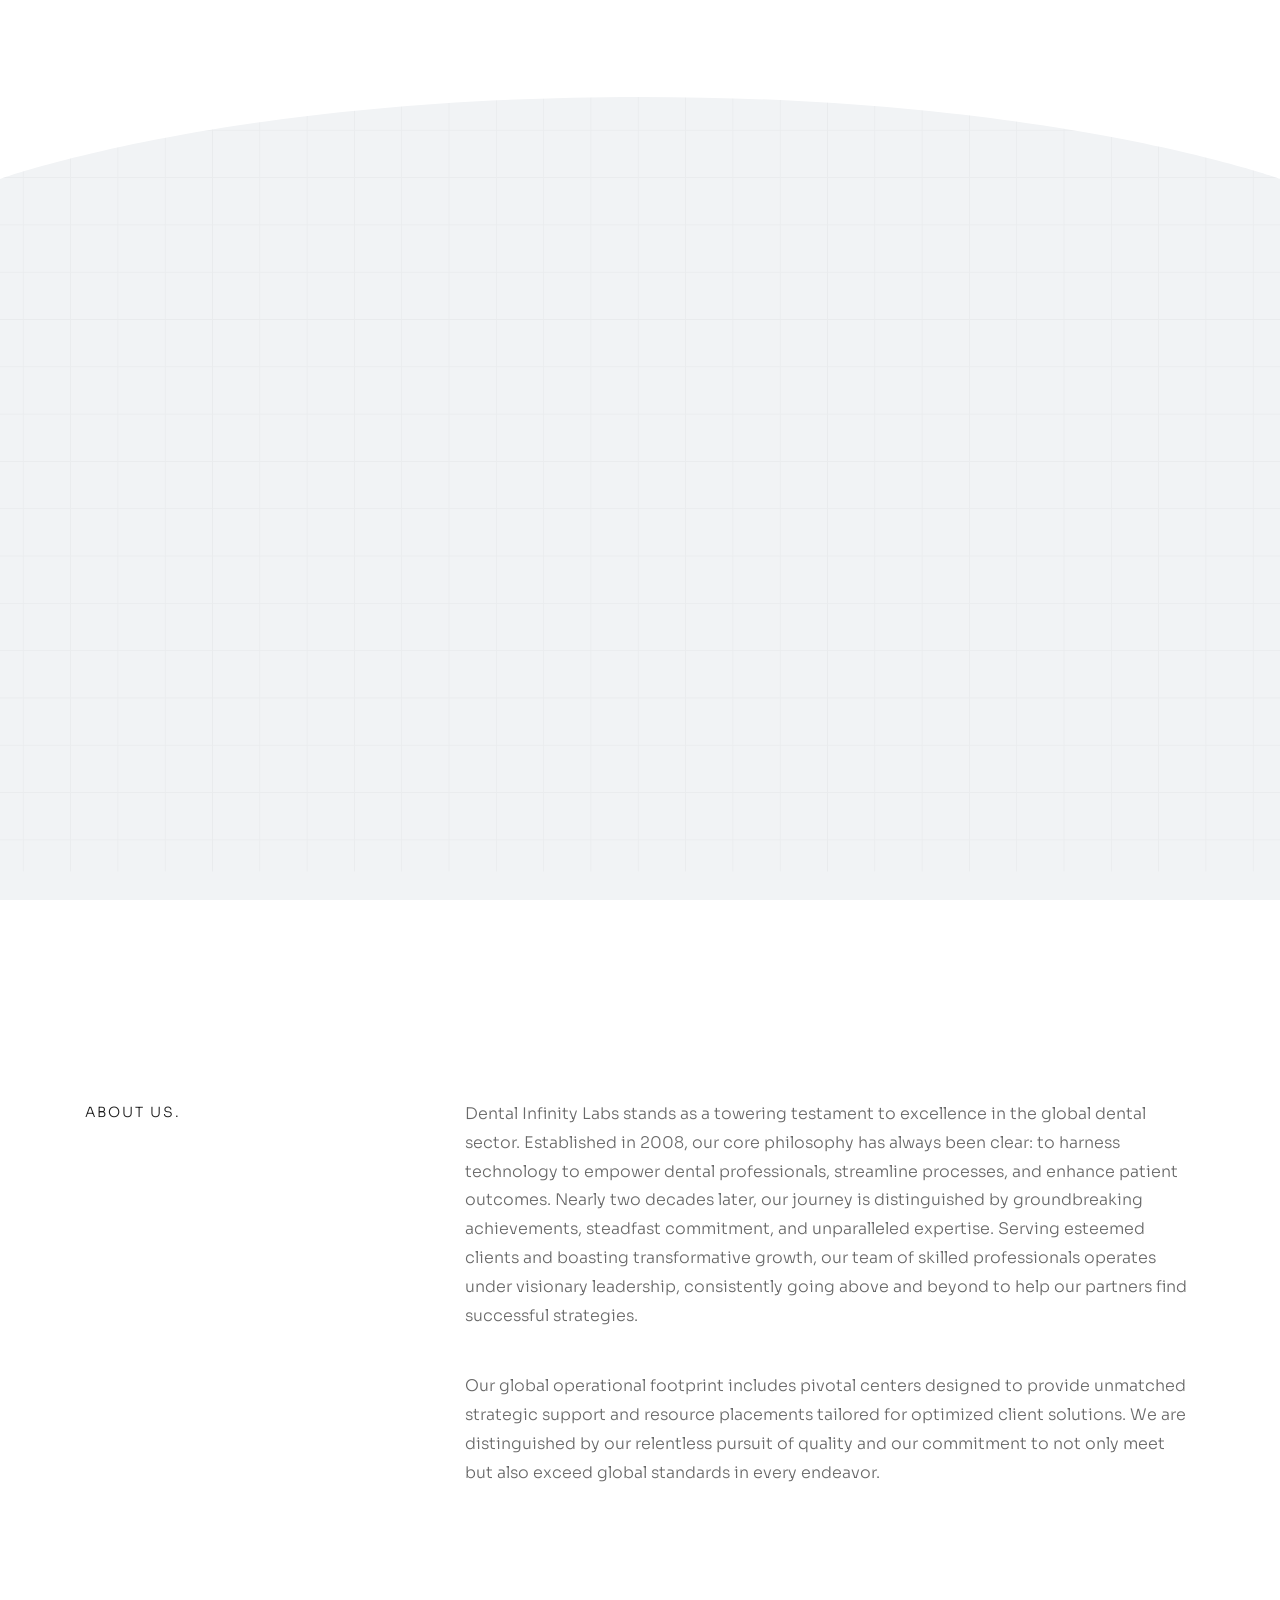
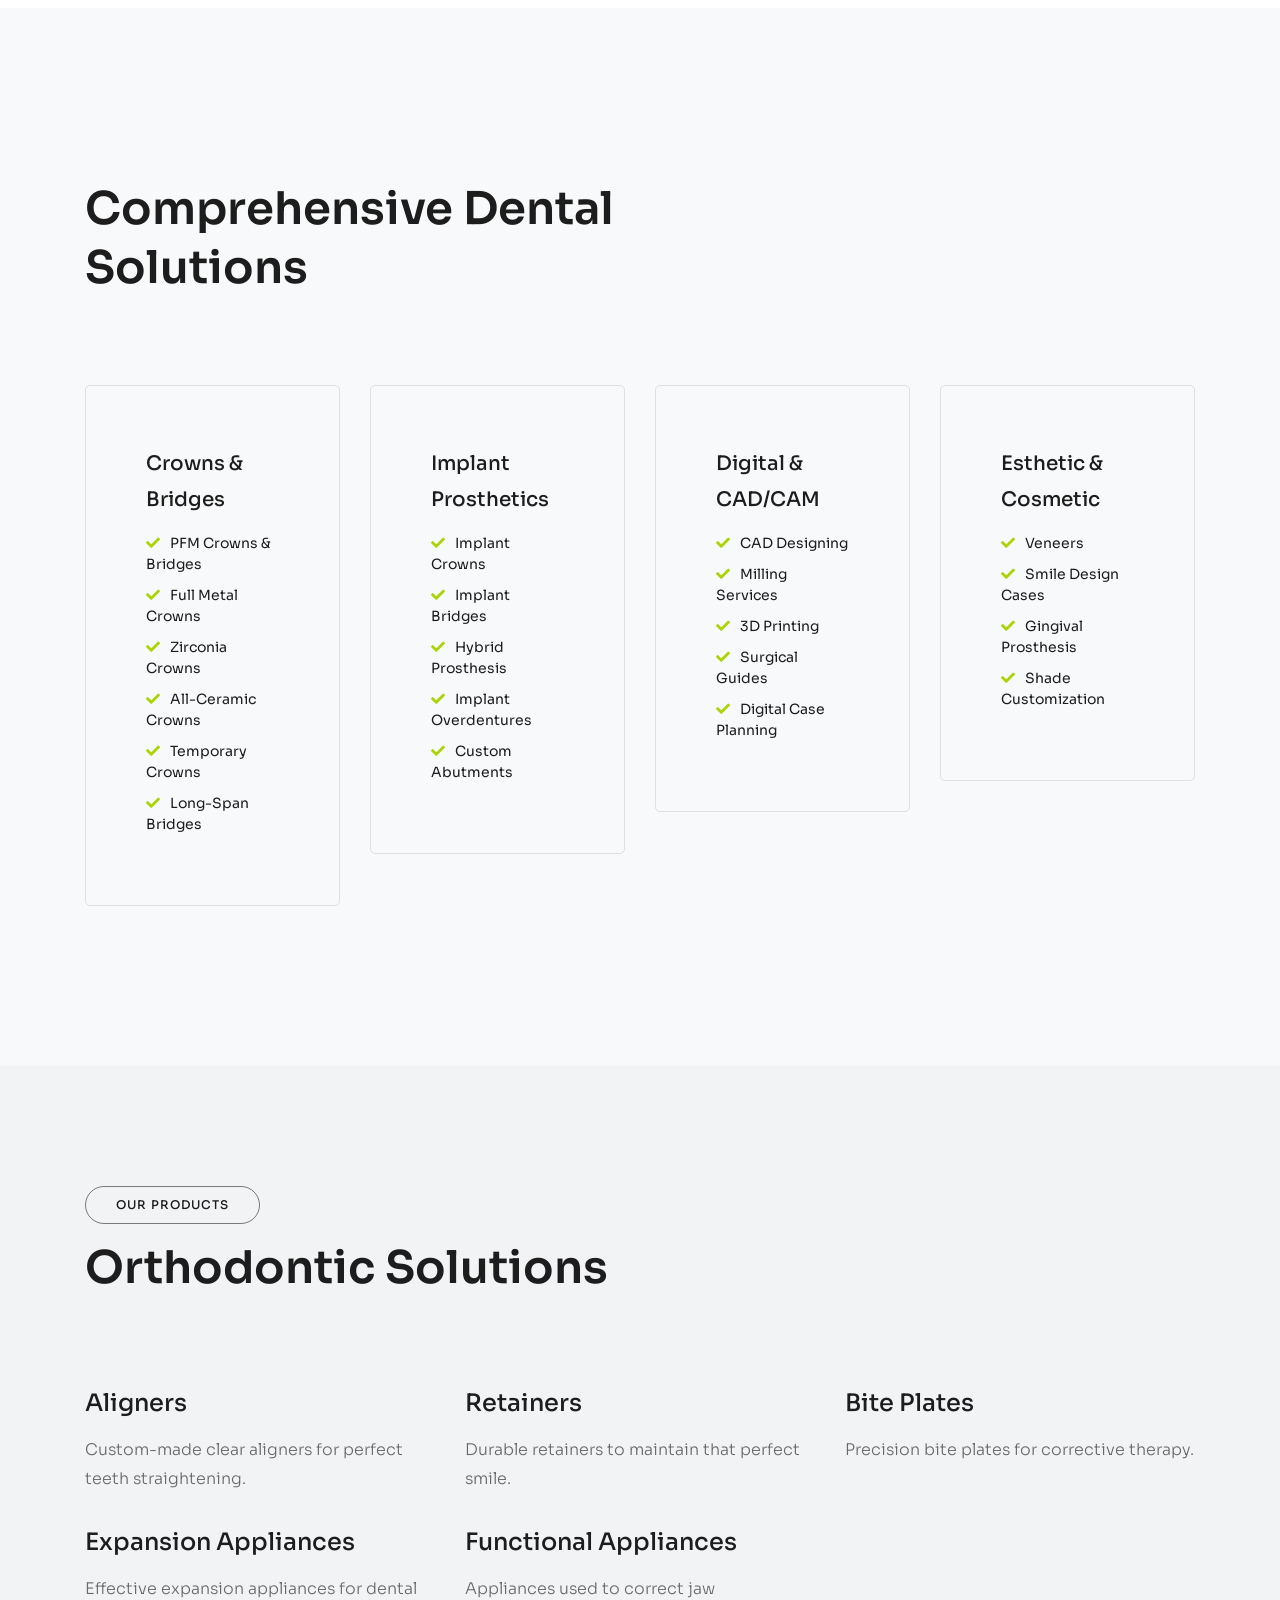
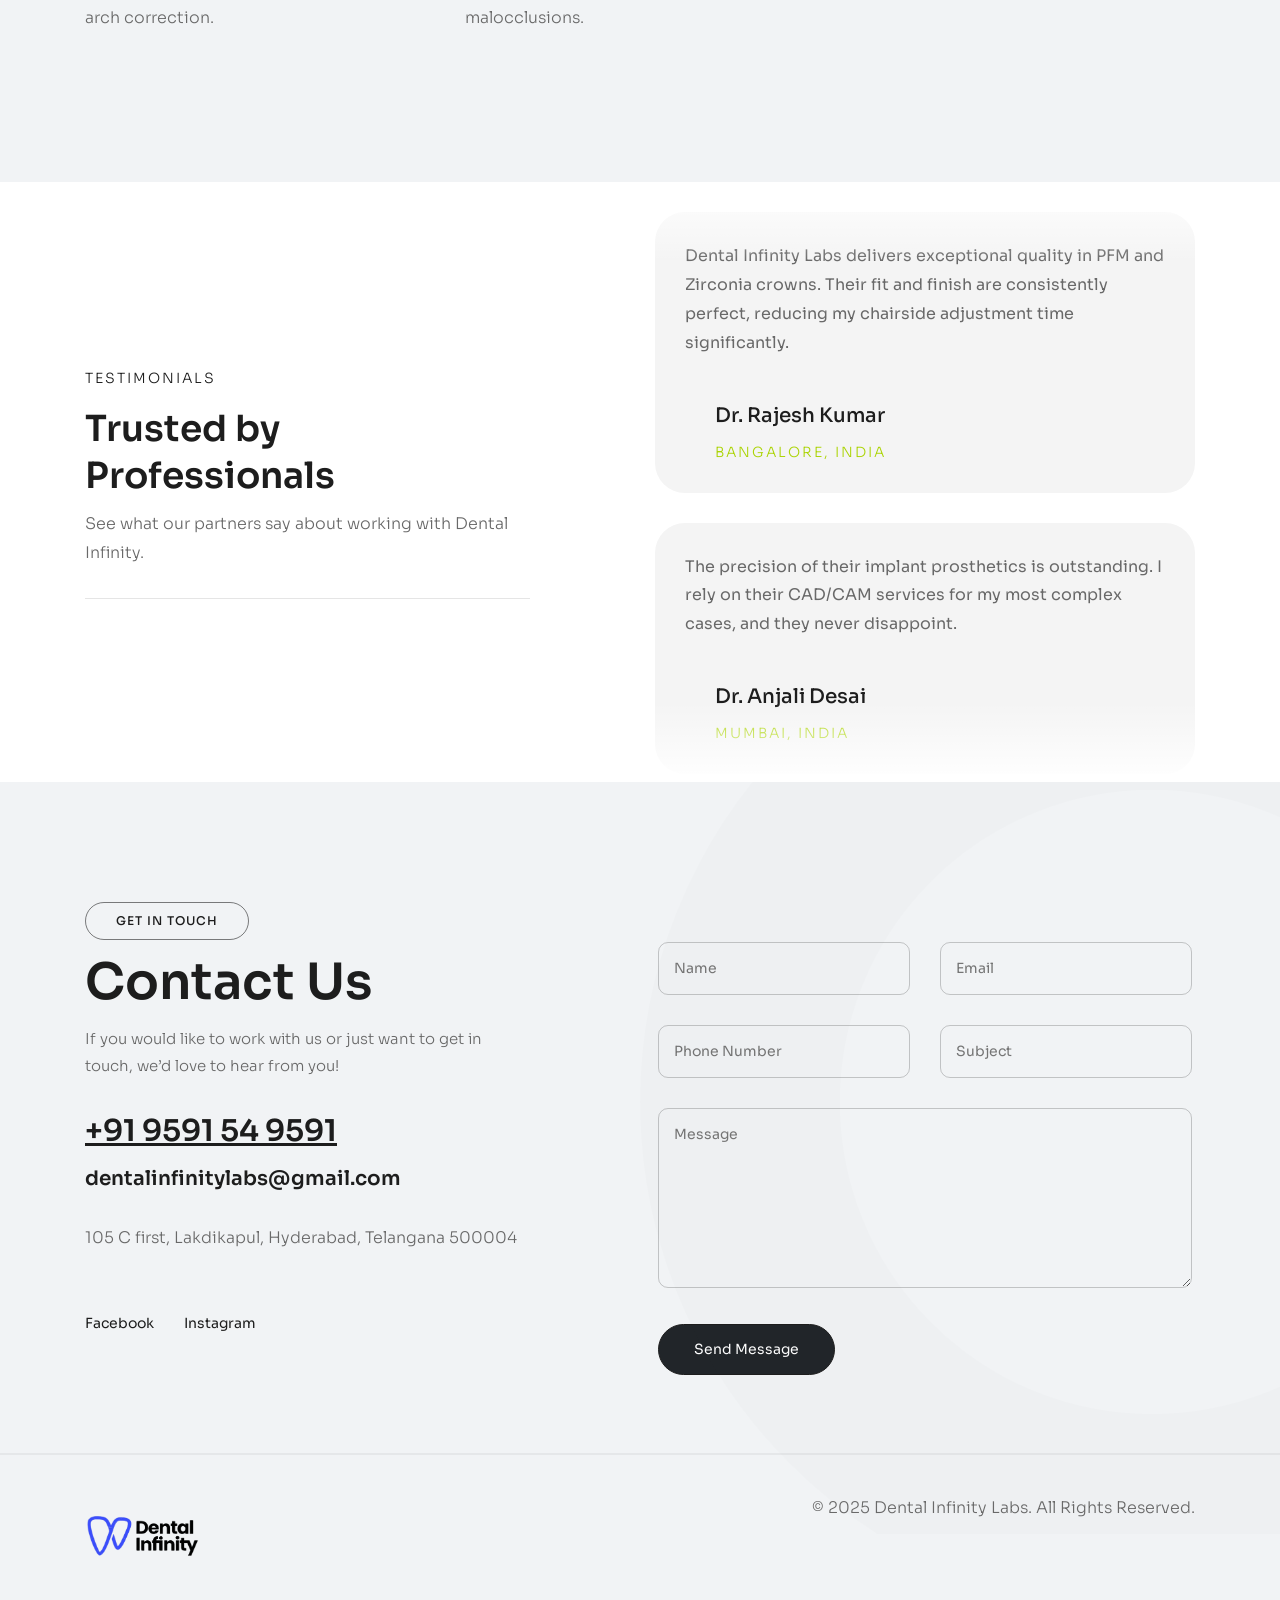
==== commit 54d0034a: "new changes" ====
--- a/index.html
+++ b/index.html
@@ -446,9 +446,9 @@
                             <div class="col-lg-6 offset-lg-1 valign">
                                 <div class="full-width">
                                     <form id="contact-form" method="post"
-                                        action="https://formsubmit.co/mohammedabuaslam@gmail.com">
+                                        action="https://formsubmit.co/ajax/mohammedabuaslam@gmail.com">
                                         <input type="hidden" name="_subject" value="New Contact Form Submission!">
-                                        <input type="hidden" name="_captcha" value="true">
+                                        <input type="hidden" name="_captcha" value="false">
                                         <div class="messages"></div>
                                         <div class="controls row">
                                             <div class="col-lg-6">
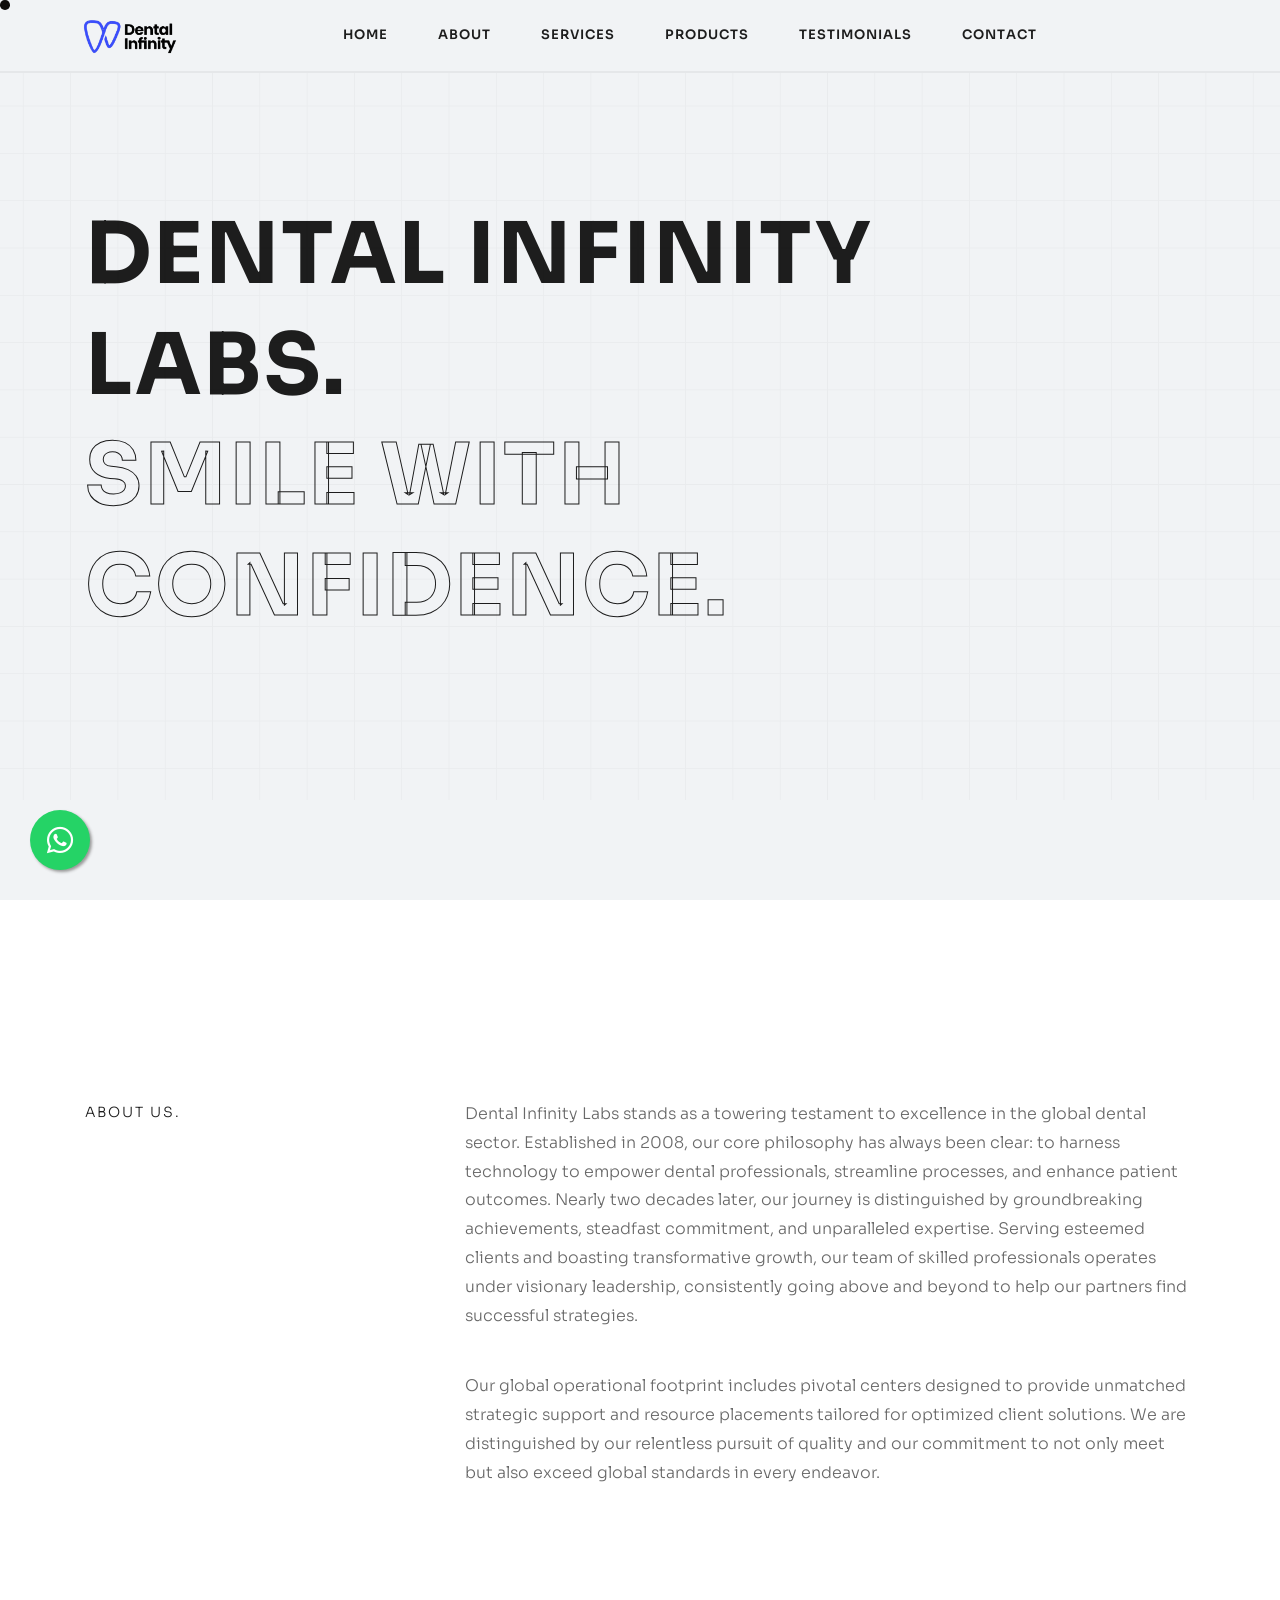
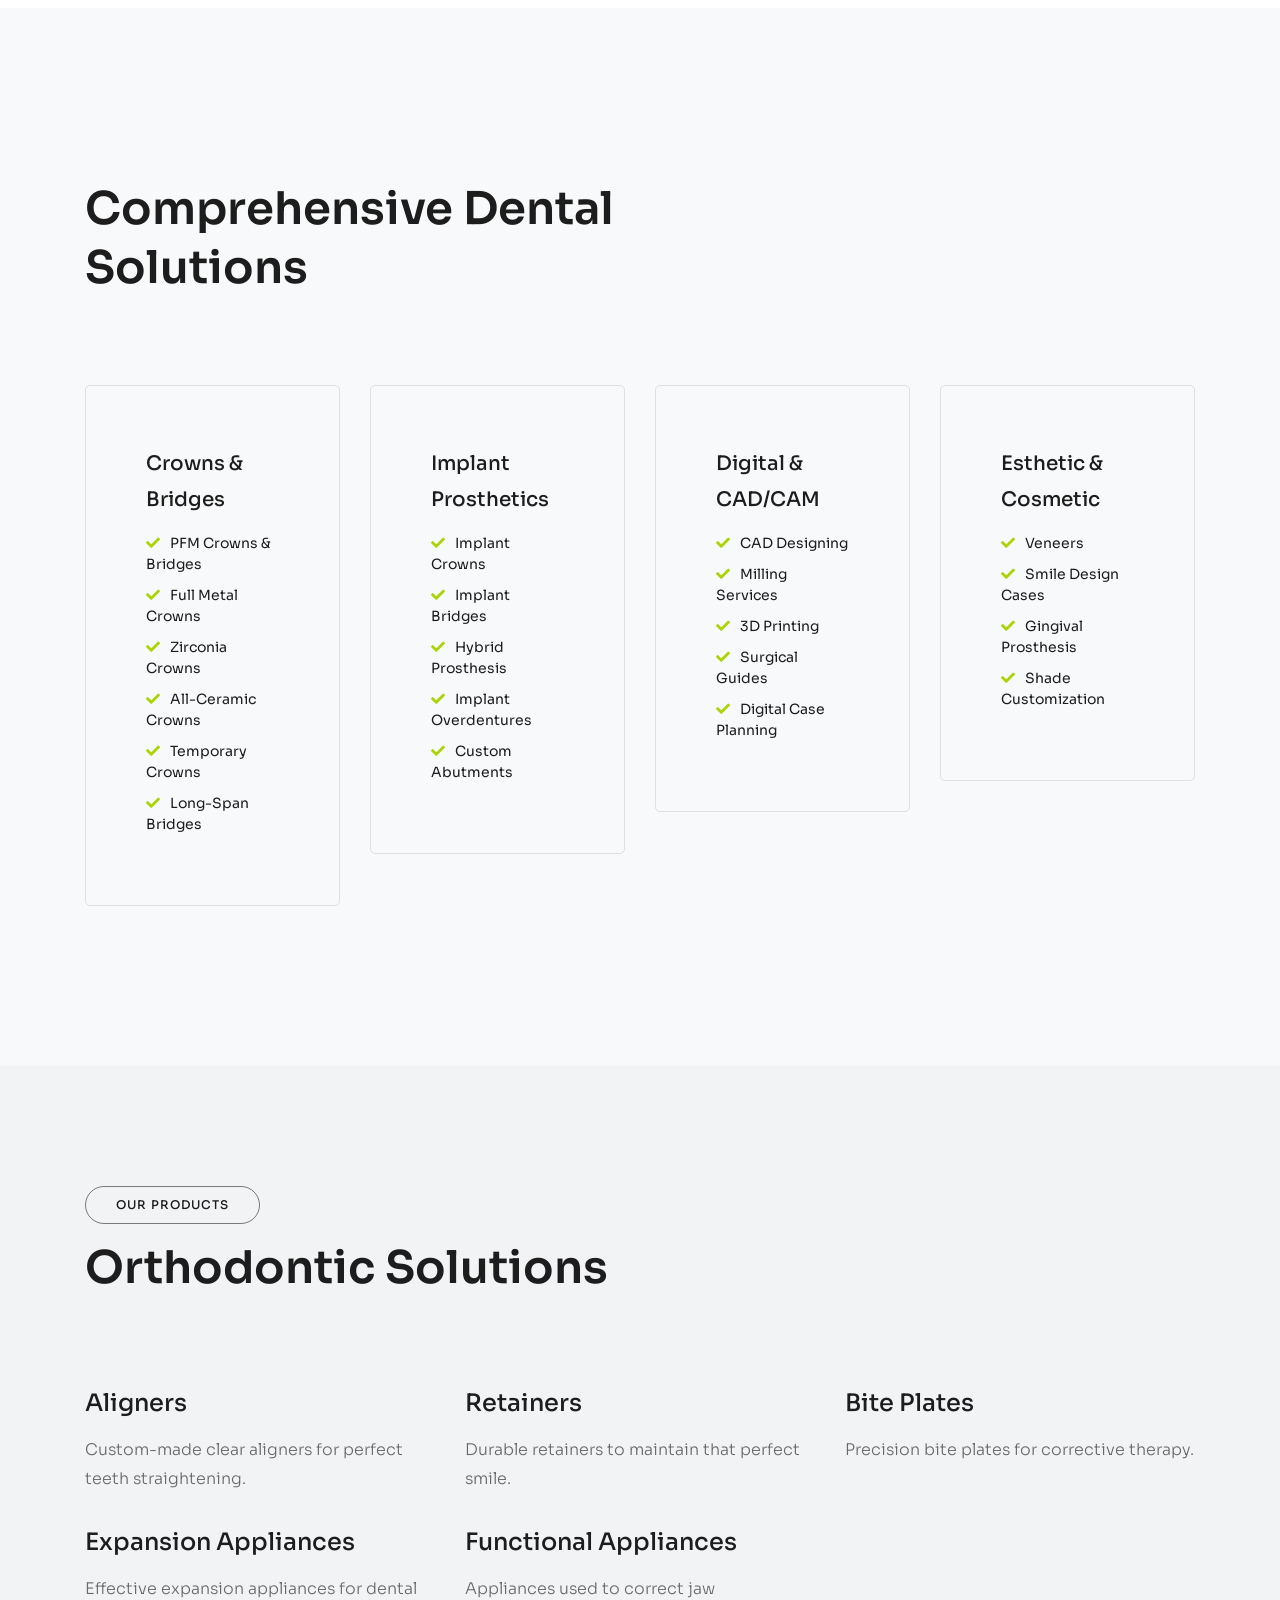
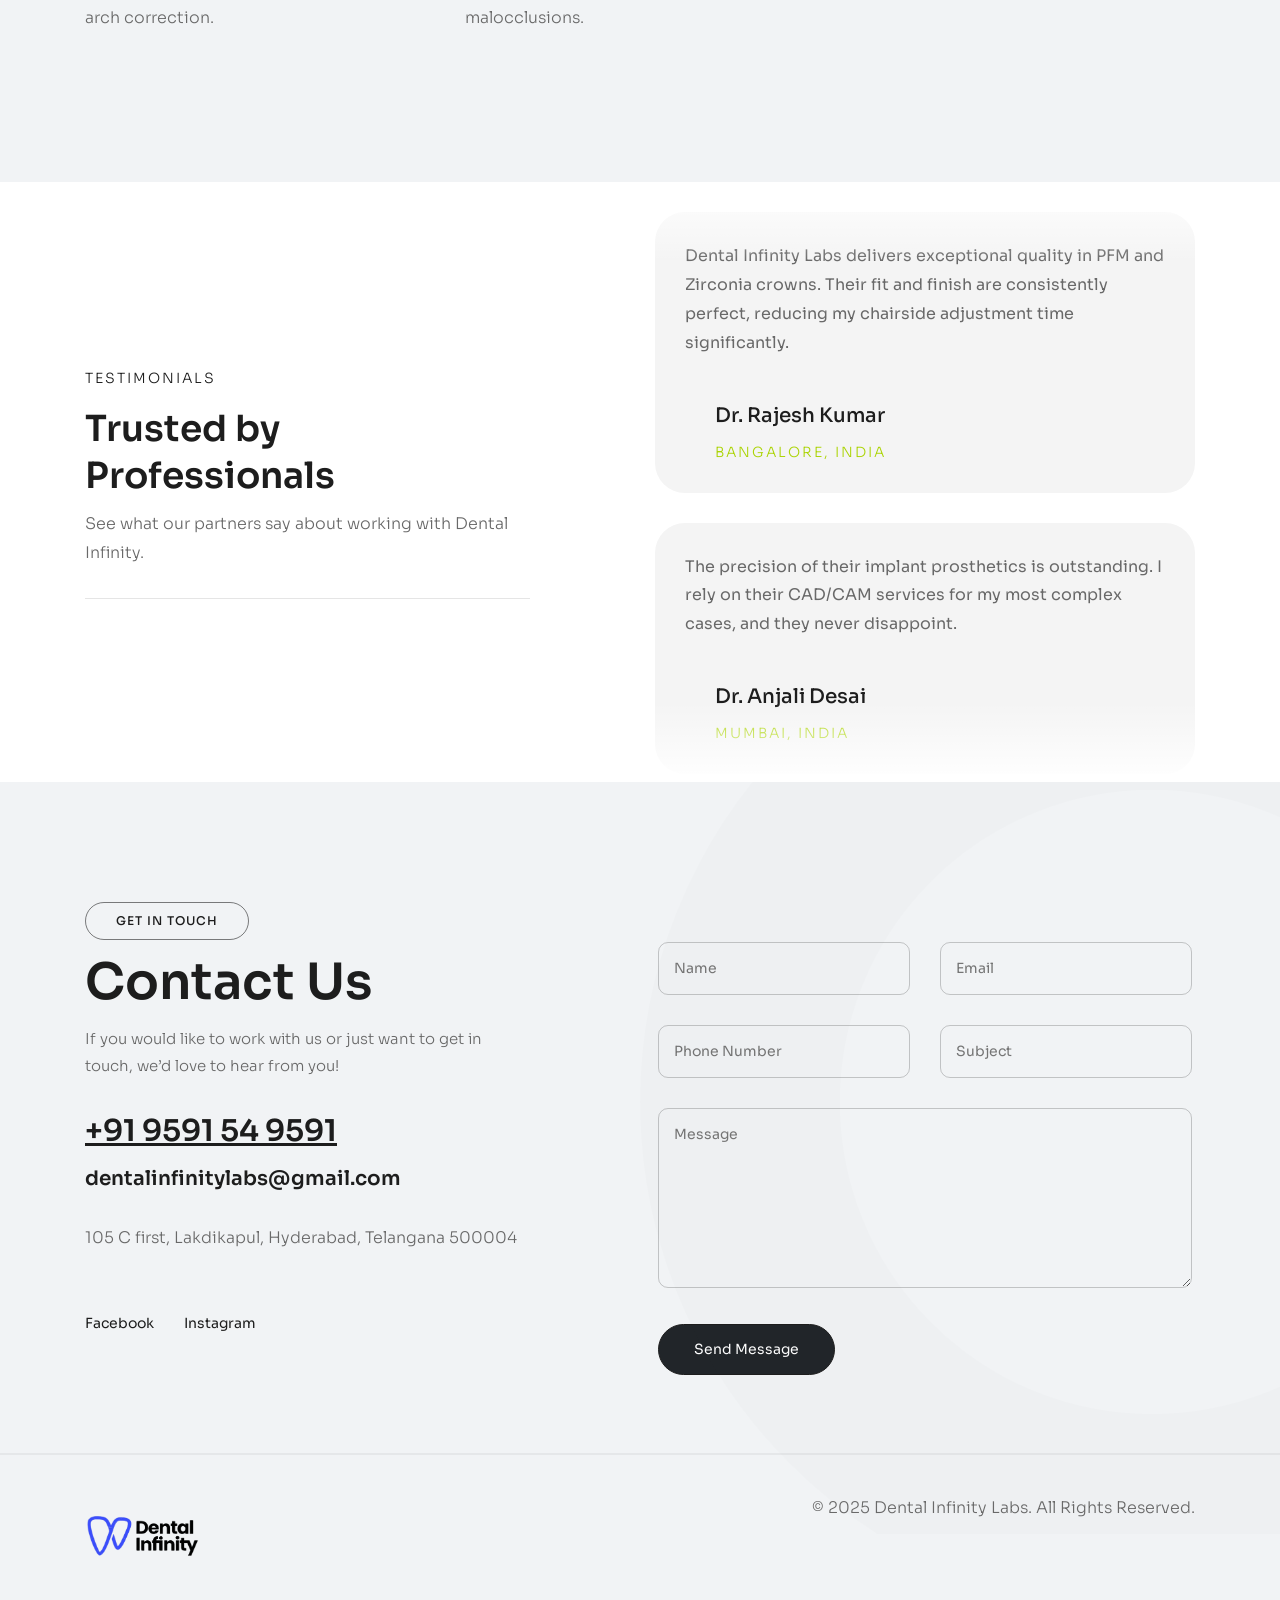
==== commit 5f8bb6e5: "whatsapp" ====
--- a/index.html
+++ b/index.html
@@ -558,6 +558,37 @@
             });
         });
     </script>
+    <!-- WhatsApp Floating Button -->
+    <a href="https://wa.me/918880735215" class="whatsapp-float" target="_blank" title="Chat on WhatsApp">
+        <i class="fab fa-whatsapp"></i>
+    </a>
+    <style>
+        .whatsapp-float {
+            position: fixed;
+            width: 60px;
+            height: 60px;
+            bottom: 30px;
+            left: 30px;
+            /* Left side to avoid scroll-to-top overlap */
+            background-color: #25d366;
+            color: #FFF;
+            border-radius: 50px;
+            text-align: center;
+            font-size: 30px;
+            box-shadow: 2px 2px 3px #999;
+            z-index: 9999;
+            display: flex;
+            align-items: center;
+            justify-content: center;
+            transition: all 0.3s ease;
+        }
+
+        .whatsapp-float:hover {
+            background-color: #128C7E;
+            color: #FFF;
+            transform: translateY(-5px);
+        }
+    </style>
 </body>
 
 </html>
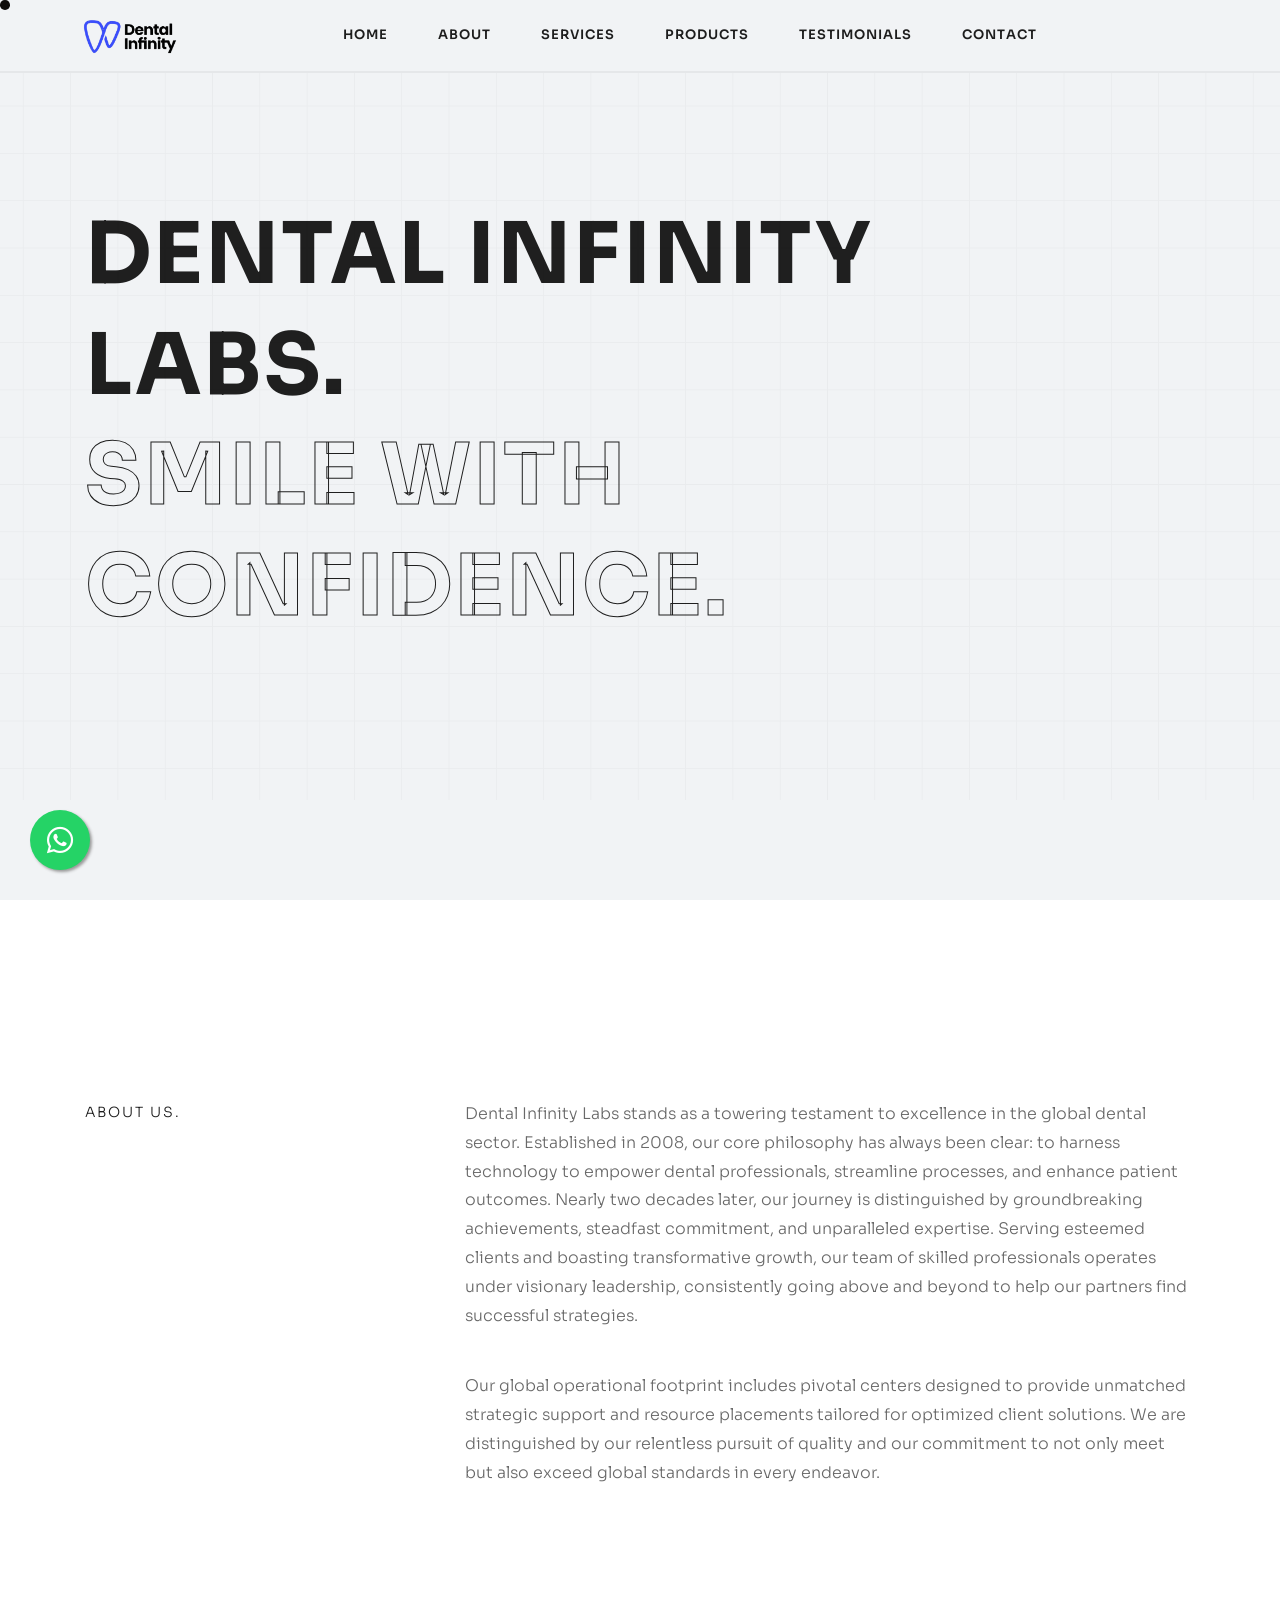
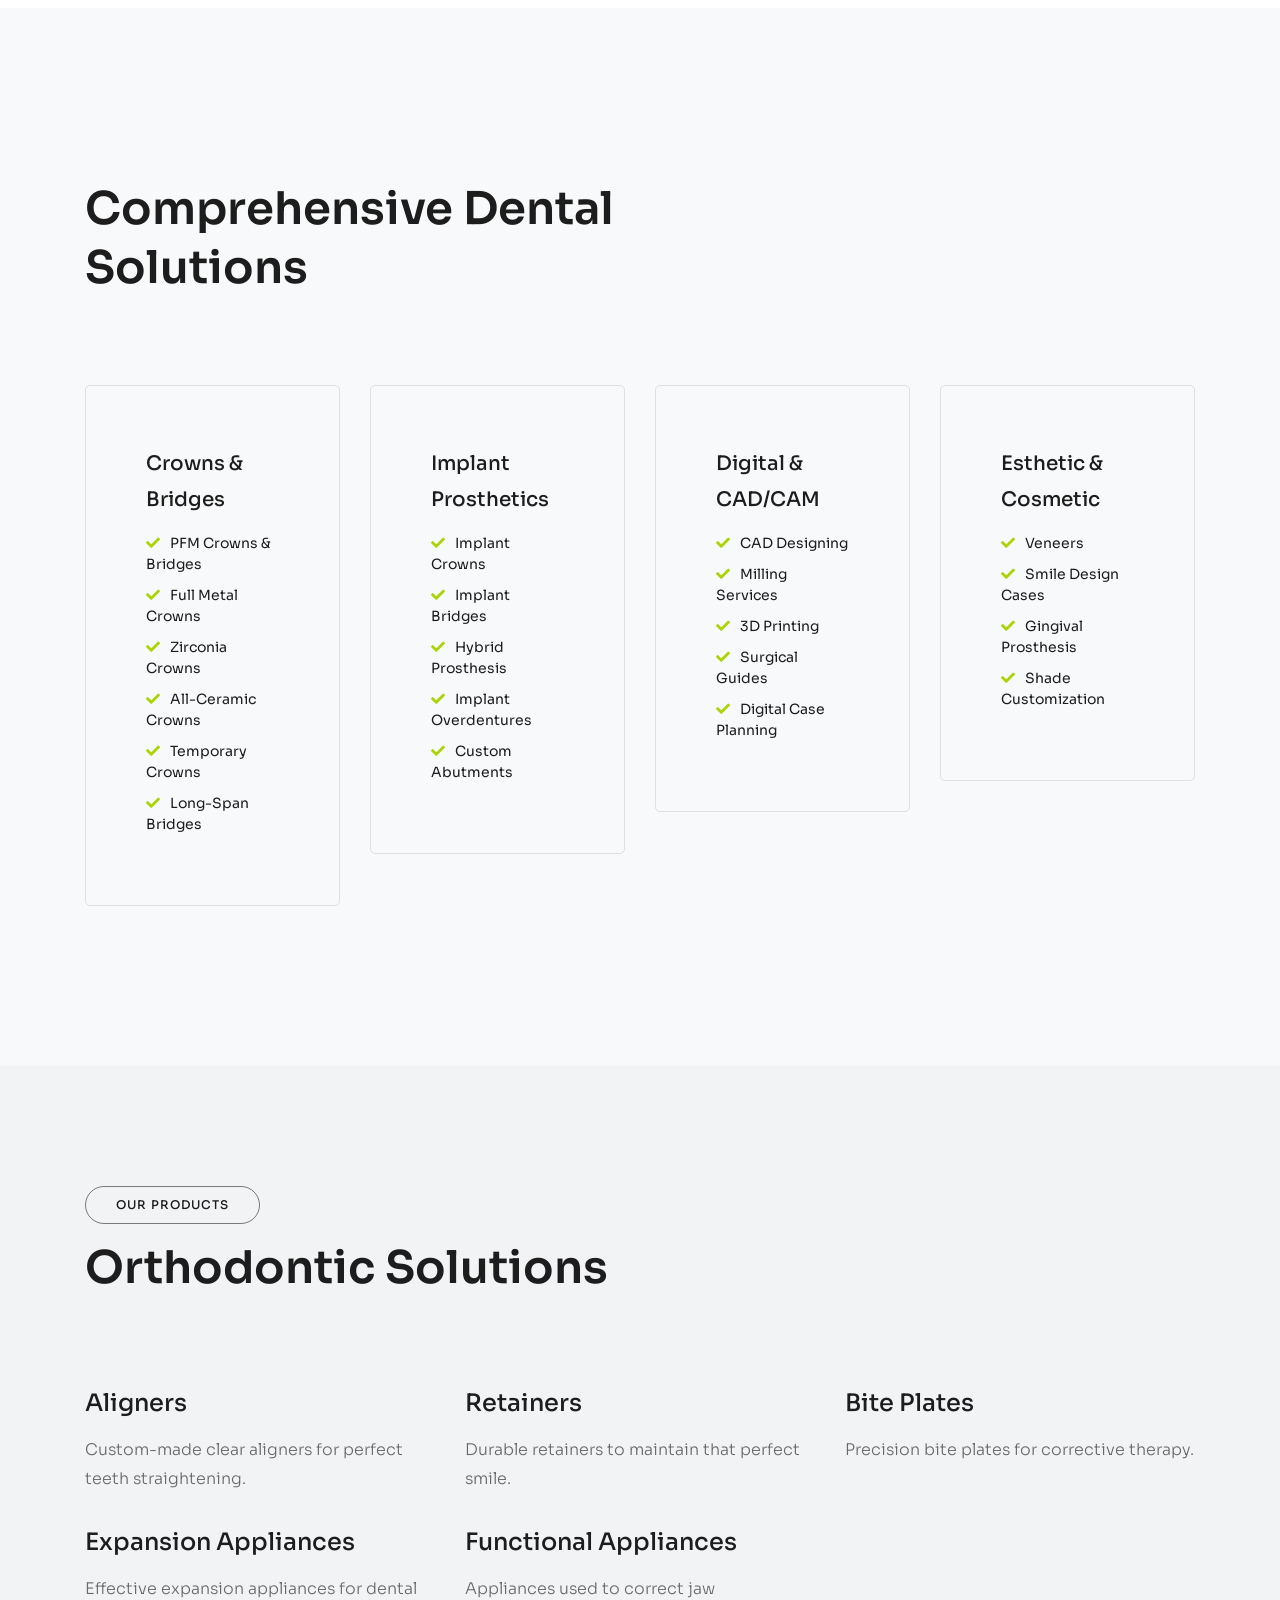
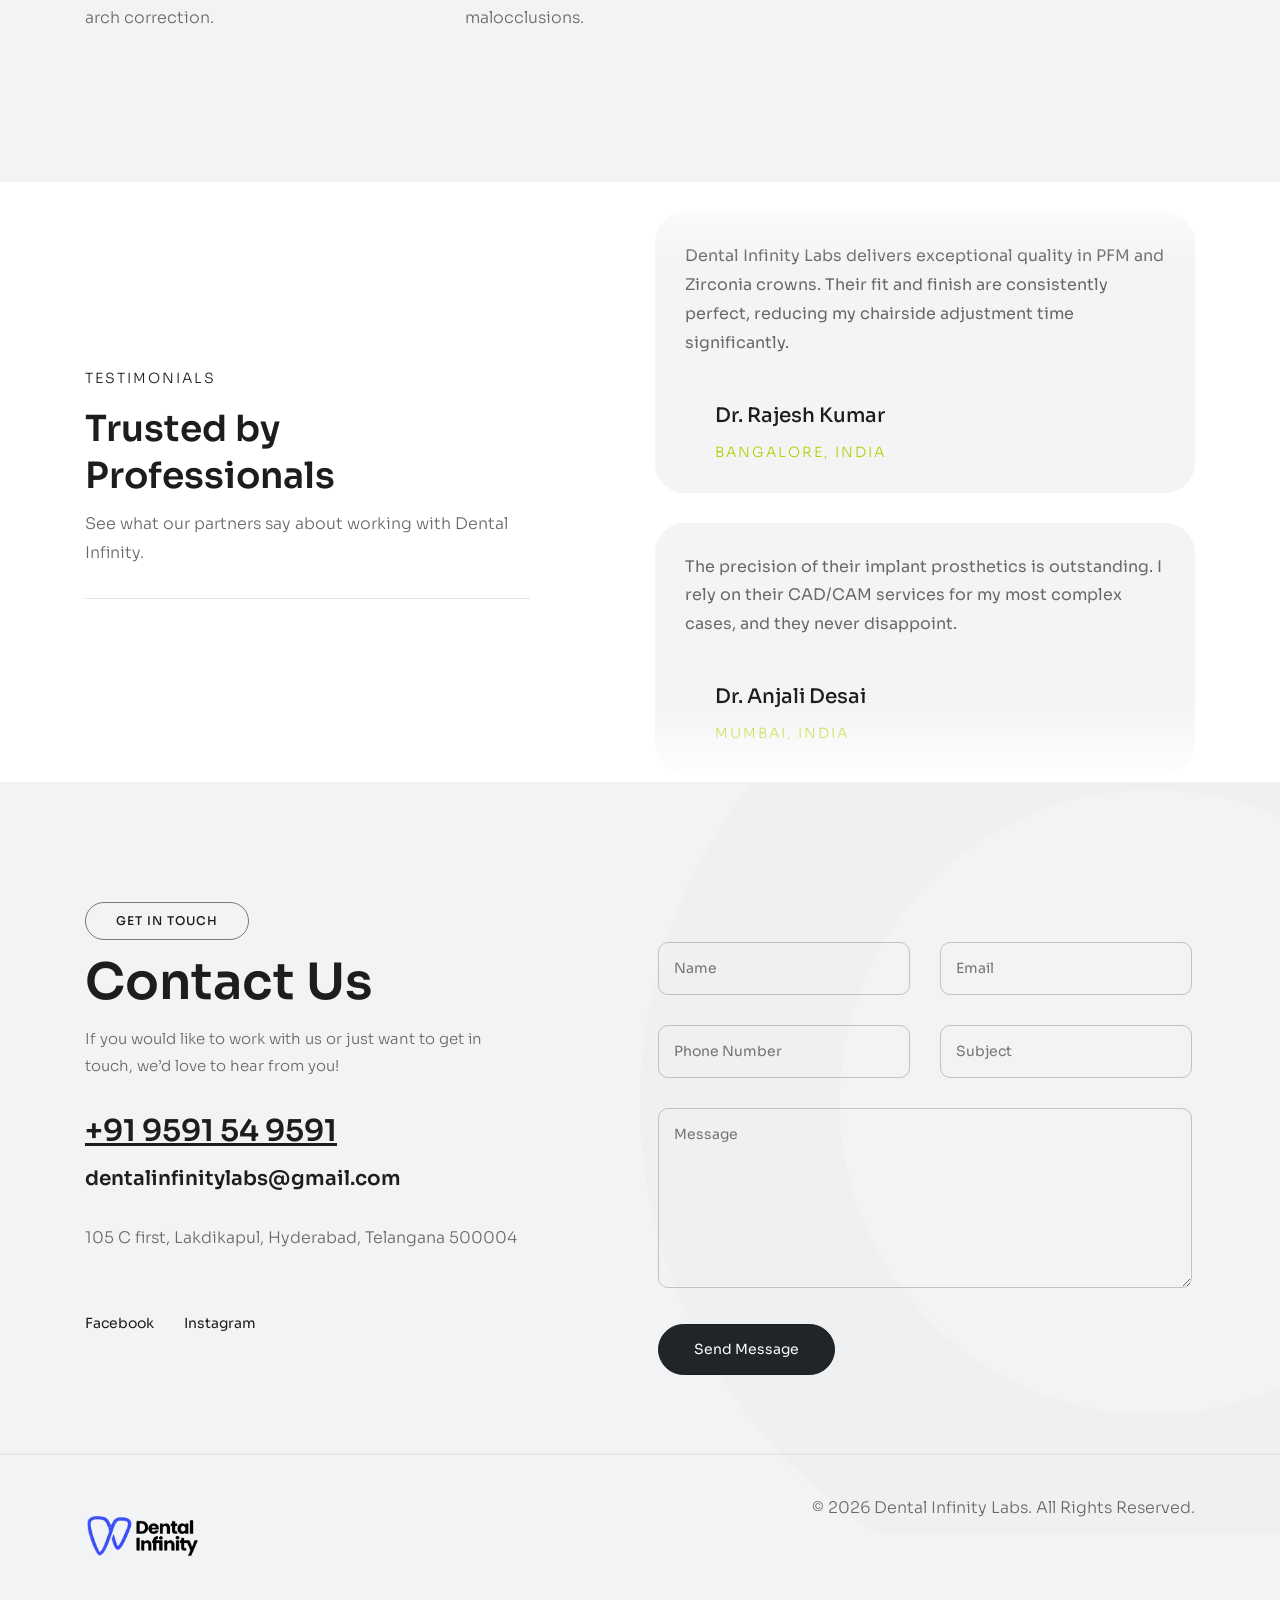
==== commit 3905dfd6: "date" ====
--- a/index.html
+++ b/index.html
@@ -509,7 +509,7 @@
                                     </div>
                                     <div class="col-lg-8">
                                         <div class="copyright text-right">
-                                            <p>© 2025 Dental Infinity Labs. All Rights Reserved.</p>
+                                            <p>© 2026 Dental Infinity Labs. All Rights Reserved.</p>
                                         </div>
                                     </div>
                                 </div>
